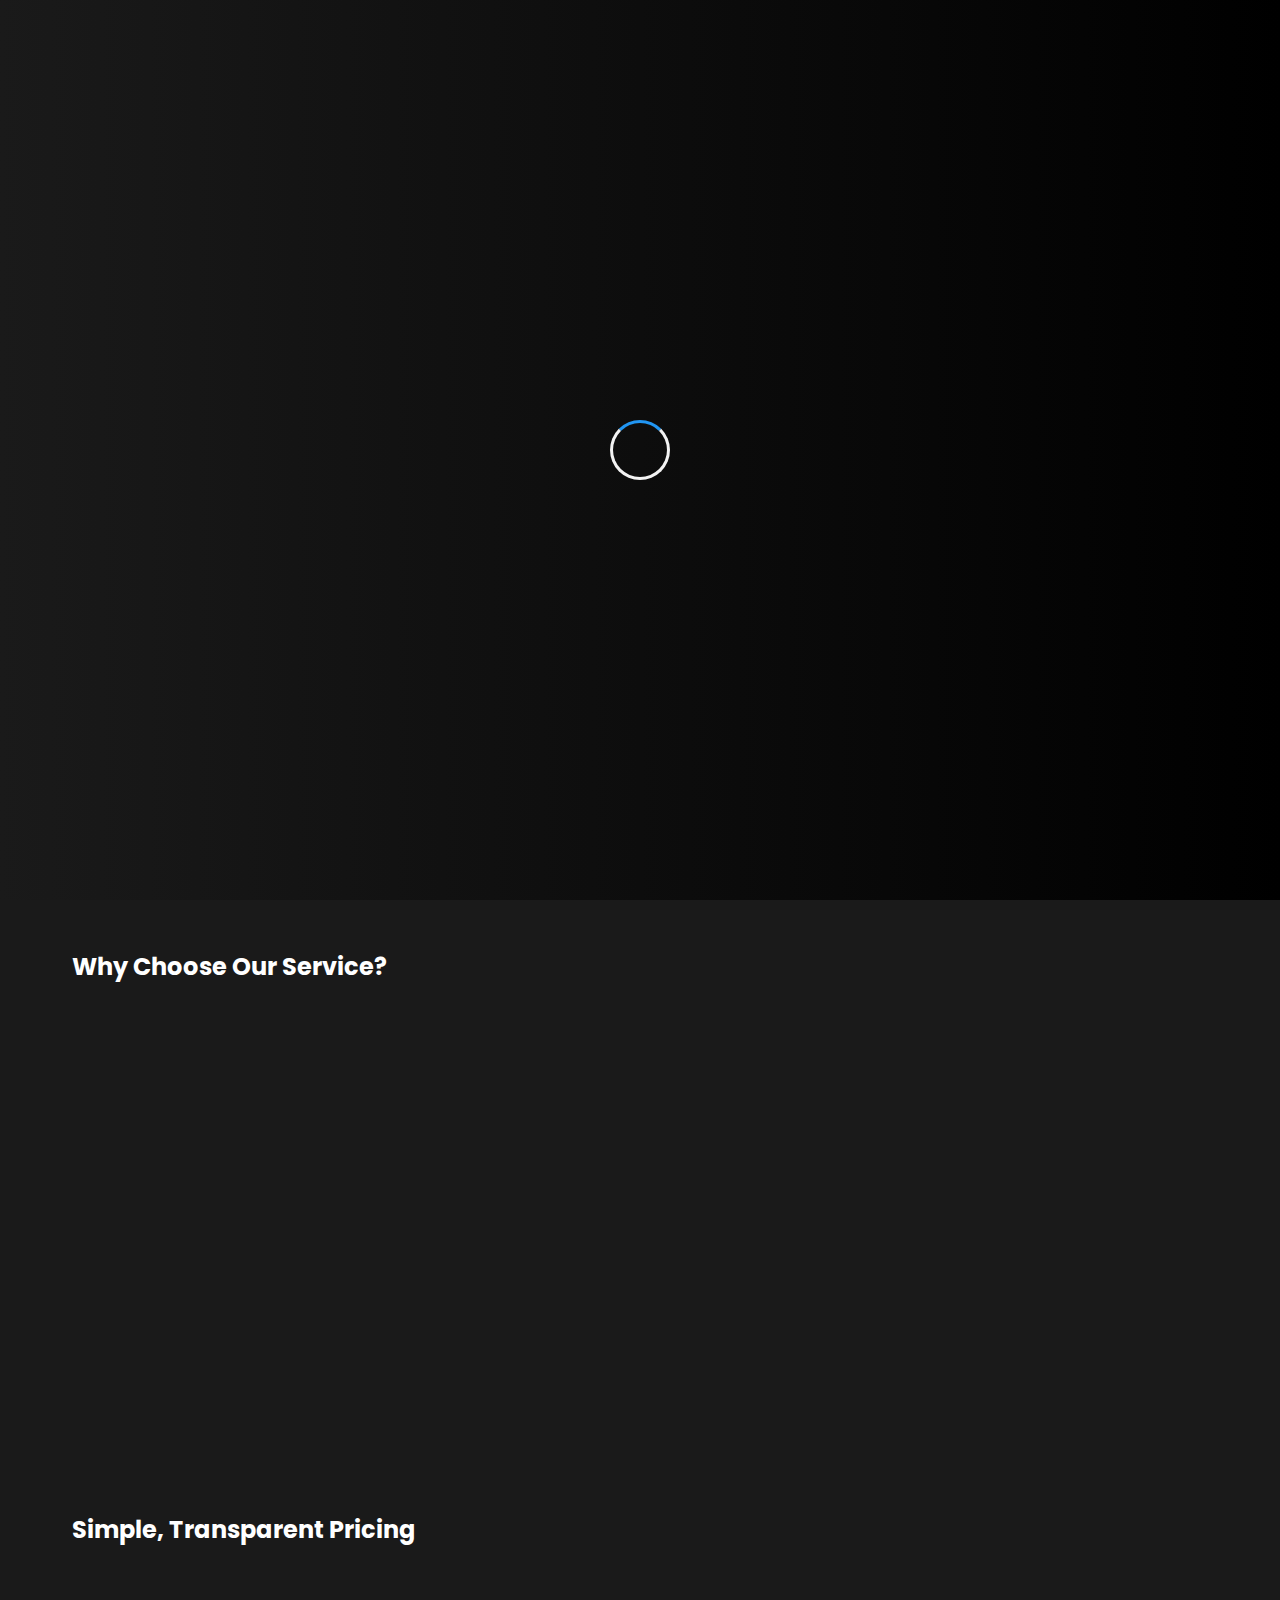
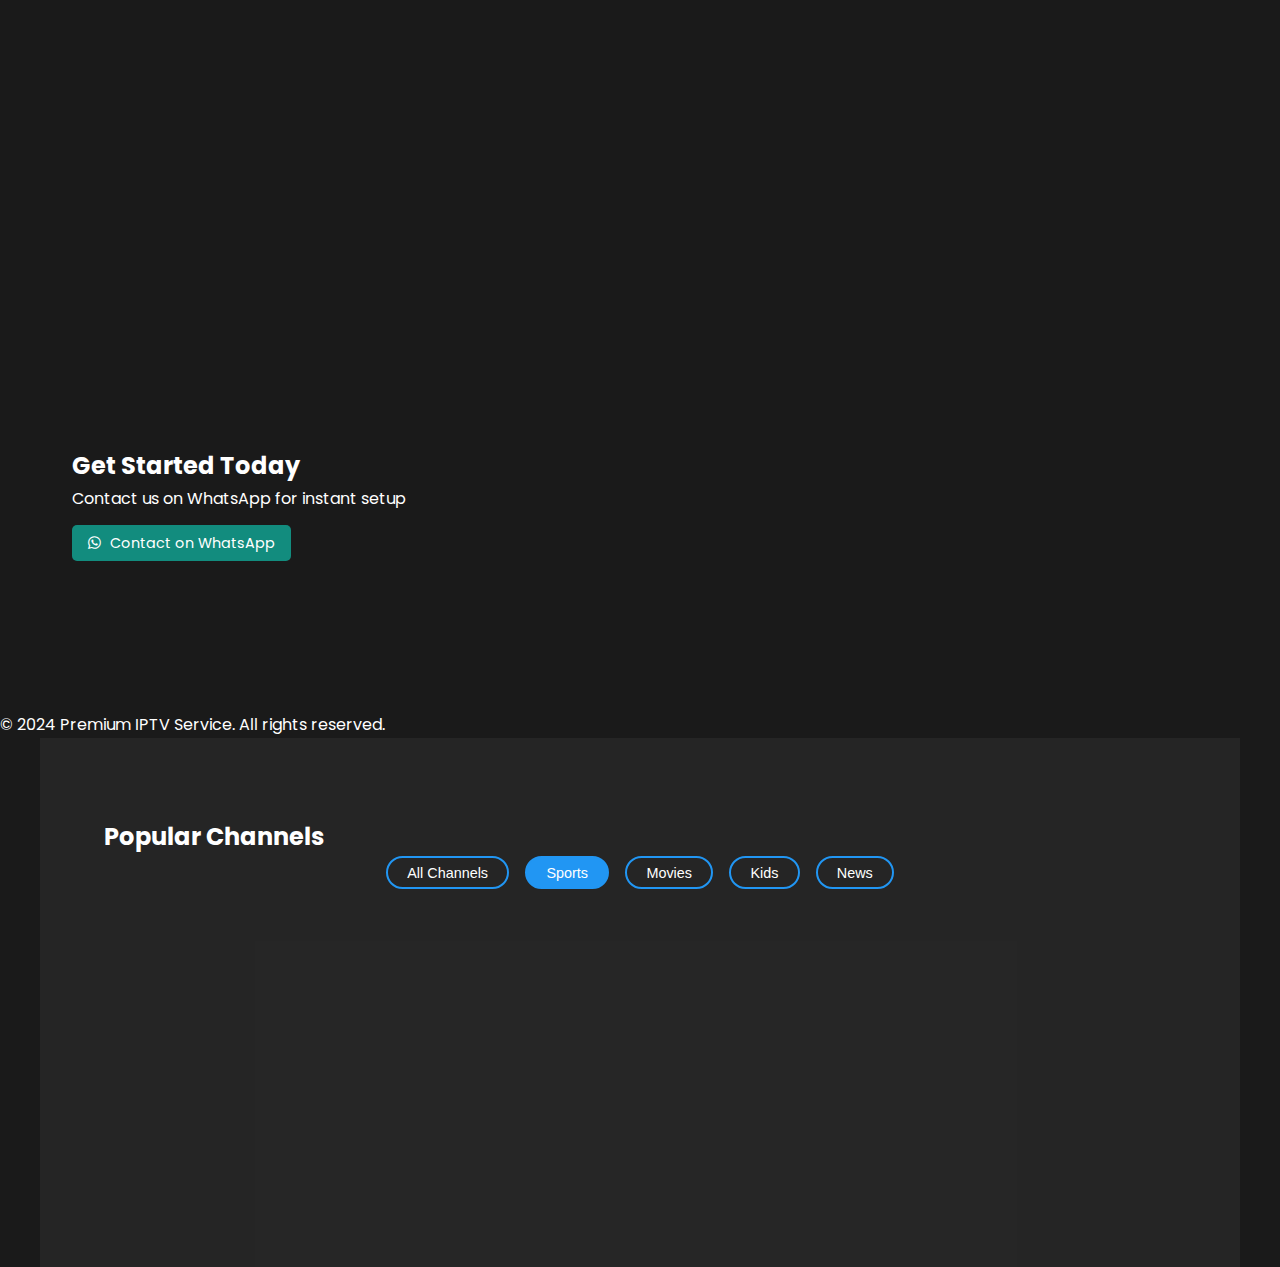
==== index.html @ d8c998bd "O" ====
<!doctype html>
<html lang="en">
  <head>
    <meta charset="UTF-8" />
    <meta name="viewport" content="width=device-width, initial-scale=1.0" />
    <meta
      name="description"
      content="Premium IPTV Service - High Quality Streaming"
    />
    <title>Premium IPTV Service</title>
    <link rel="stylesheet" href="style.css" />
    <link
      rel="stylesheet"
      href="https://cdnjs.cloudflare.com/ajax/libs/font-awesome/6.4.0/css/all.min.css"
    />
    <link
      href="https://fonts.googleapis.com/css2?family=Poppins:wght@300;400;600;700&display=swap"
      rel="stylesheet"
    />
    <script src="script.js" defer></script>
  </head>
  <body>
    <div class="loader">
      <div class="spinner"></div>
    </div>

    <header class="hero">
      <nav>
        <div class="logo">
          <img src="logo.png" alt="IPTV Logo" />
          <span>Premium IPTV</span>
        </div>
        <div class="nav-links">
          <a href="#features">Features</a>
          <a href="#channels">Channels</a>
          <a href="#pricing">Pricing</a>
          <a href="#contact" class="btn">Get Started</a>
        </div>
      </nav>
      <div class="hero-content">
        <h1>Ultimate Entertainment Experience</h1>
        <p>
          Access 10,000+ channels and 50,000+ movies & TV shows in HD quality
        </p>
        <div class="hero-buttons">
          <a href="#features" class="btn-primary">Explore Features</a>
          <a href="#pricing" class="btn">View Pricing</a>
        </div>
      </div>
    </header>

    <section id="features" class="features">
      <h2>Why Choose Our Service?</h2>
      <div class="features-grid">
        <div class="feature-card">
          <i class="fas fa-tv"></i>
          <h3>10,000+ Live Channels</h3>
          <p>International channels from 50+ countries</p>
        </div>
        <div class="feature-card">
          <i class="fas fa-film"></i>
          <h3>VOD Library</h3>
          <p>Massive collection of movies and TV shows</p>
        </div>
        <div class="feature-card">
          <i class="fas fa-hd"></i>
          <h3>HD & 4K Quality</h3>
          <p>Crystal clear streaming experience</p>
        </div>
        <div class="feature-card">
          <i class="fas fa-mobile-alt"></i>
          <h3>Multi-Device Support</h3>
          <p>Watch on any device, anywhere</p>
        </div>
      </div>
    </section>

    <section id="pricing" class="pricing">
      <h2>Simple, Transparent Pricing</h2>
      <div class="pricing-grid">
        <div class="price-card">
          <h3>1 Month</h3>
          <div class="price">$15</div>
          <ul>
            <li><i class="fas fa-check"></i> Full HD Channels</li>
            <li><i class="fas fa-check"></i> 24/7 Support</li>
            <li><i class="fas fa-check"></i> All Features Included</li>
          </ul>
          <a href="#contact" class="btn">Subscribe Now</a>
        </div>
        <div class="price-card popular">
          <div class="popular-badge">Most Popular</div>
          <h3>6 Months</h3>
          <div class="price">$60</div>
          <ul>
            <li><i class="fas fa-check"></i> Full HD Channels</li>
            <li><i class="fas fa-check"></i> 24/7 Support</li>
            <li><i class="fas fa-check"></i> All Features Included</li>
            <li><i class="fas fa-check"></i> 2 Connections</li>
          </ul>
          <a href="#contact" class="btn">Subscribe Now</a>
        </div>
        <div class="price-card">
          <h3>12 Months</h3>
          <div class="price">$100</div>
          <ul>
            <li><i class="fas fa-check"></i> Full HD Channels</li>
            <li><i class="fas fa-check"></i> 24/7 Support</li>
            <li><i class="fas fa-check"></i> All Features Included</li>
            <li><i class="fas fa-check"></i> 3 Connections</li>
          </ul>
          <a href="#contact" class="btn">Subscribe Now</a>
        </div>
      </div>
    </section>

    <section id="contact" class="contact">
      <h2>Get Started Today</h2>
      <p>Contact us on WhatsApp for instant setup</p>
      <a href="https://wa.me/your_whatsapp_number" class="whatsapp-button">
        <i class="fab fa-whatsapp"></i>
        Contact on WhatsApp
      </a>
    </section>

    <footer>
      <p>&copy; 2024 Premium IPTV Service. All rights reserved.</p>
    </footer>

    <div class="floating-trial">
      <a href="#pricing" class="trial-button pulse">Try Free Demo</a>
    </div>

    <button id="backToTop" class="back-to-top">
      <i class="fas fa-arrow-up"></i>
    </button>

    <section id="channels" class="channels">
      <h2>Popular Channels</h2>
      <div class="channel-categories">
        <button
          class="category active"
          data-category="sports"
          aria-label="Filter sports channels"
        >
          Sports
        </button>
        <button class="category" data-category="movies">Movies</button>
        <button class="category" data-category="kids">Kids</button>
        <button class="category" data-category="news">News</button>
      </div>
      <div class="channel-grid">
        <!-- Sports Channels -->
        <div class="channel-logo" data-category="sports">
          <img src="images/channels/espn.png" alt="ESPN" loading="lazy" />
          <span class="channel-name">ESPN HD</span>
        </div>
        <div class="channel-logo" data-category="sports">
          <img src="images/channels/sky-sports.png" alt="Sky Sports" />
          <span class="channel-name">Sky Sports</span>
        </div>
        <div class="channel-logo" data-category="sports">
          <img src="images/channels/bein.png" alt="beIN Sports" />
          <span class="channel-name">beIN Sports</span>
        </div>

        <!-- Movie Channels -->
        <div class="channel-logo" data-category="movies">
          <img src="images/channels/hbo.png" alt="HBO" />
          <span class="channel-name">HBO HD</span>
        </div>
        <div class="channel-logo" data-category="movies">
          <img src="images/channels/netflix.png" alt="Netflix" />
          <span class="channel-name">Netflix</span>
        </div>
        <div class="channel-logo" data-category="movies">
          <img src="images/channels/disney.png" alt="Disney+" />
          <span class="channel-name">Disney+</span>
        </div>

        <!-- Kids Channels -->
        <div class="channel-logo" data-category="kids">
          <img
            src="images/channels/cartoon-network.png"
            alt="Cartoon Network"
          />
          <span class="channel-name">Cartoon Network</span>
        </div>
        <div class="channel-logo" data-category="kids">
          <img src="images/channels/nickelodeon.png" alt="Nickelodeon" />
          <span class="channel-name">Nickelodeon</span>
        </div>
        <div class="channel-logo" data-category="kids">
          <img src="images/channels/disney-junior.png" alt="Disney Junior" />
          <span class="channel-name">Disney Junior</span>
        </div>

        <!-- News Channels -->
        <div class="channel-logo" data-category="news">
          <img src="images/channels/cnn.png" alt="CNN" />
          <span class="channel-name">CNN HD</span>
        </div>
        <div class="channel-logo" data-category="news">
          <img src="images/channels/bbc.png" alt="BBC News" />
          <span class="channel-name">BBC News</span>
        </div>
        <div class="channel-logo" data-category="news">
          <img src="images/channels/fox-news.png" alt="Fox News" />
          <span class="channel-name">Fox News</span>
        </div>
      </div>
    </section>
  </body>
</html>
---- style.css ----
/* Global Styles */
:root {
  --primary-color: #2196f3;
  --secondary-color: #1976d2;
  --dark-color: #1a1a1a;
  --light-color: #ffffff;
}

* {
  margin: 0;
  padding: 0;
  box-sizing: border-box;
}

body {
  font-family: "Poppins", sans-serif;
  line-height: 1.6;
  background: var(--dark-color);
  color: var(--light-color);
}

.hero {
  background: linear-gradient(rgba(0, 0, 0, 0.7), rgba(0, 0, 0, 0.7)),
    url("images/tvbg.jpg");
  background-size: cover;
  background-position: center;
  background-attachment: fixed;
  min-height: 100vh;
  display: flex;
  flex-direction: column;
  position: relative;
  padding-top: 80px;
}

nav {
  position: fixed;
  top: 0;
  width: 100%;
  display: flex;
  justify-content: space-between;
  align-items: center;
  padding: 1rem 5%;
  background: rgba(0, 0, 0, 0.95);
  backdrop-filter: blur(10px);
  z-index: 1000;
  box-shadow: 0 2px 10px rgba(0, 0, 0, 0.3);
}

.nav-links {
  display: flex;
  align-items: center;
  gap: 2rem;
}

.nav-links a {
  color: var(--light-color);
  text-decoration: none;
  font-size: 0.9rem;
  font-weight: 500;
  transition: color 0.3s ease;
}

.nav-links a:hover {
  color: var(--primary-color);
}

.hero-content {
  flex: 1;
  display: flex;
  flex-direction: column;
  justify-content: center;
  align-items: center;
  text-align: center;
  padding: 2rem;
  background: rgba(0, 0, 0, 0.2);
}

.hero-content h1 {
  font-size: 3.5rem;
  font-weight: 700;
  margin-bottom: 1.5rem;
  text-shadow: 2px 2px 4px rgba(0, 0, 0, 0.5);
}

.hero-content p {
  font-size: 1rem;
  max-width: 800px;
  margin-bottom: 2rem;
  text-shadow: 1px 1px 2px rgba(0, 0, 0, 0.5);
}

.btn,
.btn-primary {
  padding: 0.6rem 1.5rem;
  border-radius: 5px;
  text-decoration: none;
  font-weight: 600;
  transition: all 0.3s ease;
  font-size: 0.9rem;
}

.btn-primary {
  background: var(--primary-color);
  color: var(--light-color);
}

.btn-primary:hover {
  background: var(--secondary-color);
  transform: translateY(-2px);
}

.features,
.pricing,
.contact,
.channels,
.devices {
  padding: 3rem 2rem;
  width: 100%;
  max-width: 1200px;
  margin: 0 auto;
}

.features-grid {
  display: grid;
  grid-template-columns: repeat(auto-fit, minmax(280px, 1fr));
  gap: 2rem;
  width: 100%;
  margin: 2rem 0;
}

.feature-card {
  background: rgba(255, 255, 255, 0.1);
  backdrop-filter: blur(5px);
  border: 1px solid rgba(255, 255, 255, 0.1);
  border-radius: 10px;
  padding: 1.5rem;
  transition: all 0.3s ease;
}

.feature-card:hover {
  transform: translateY(-5px);
  box-shadow: 0 5px 15px rgba(0, 0, 0, 0.3);
  background: rgba(255, 255, 255, 0.15);
}

.feature-card i {
  font-size: 2rem;
  color: var(--primary-color);
  margin-bottom: 1rem;
}

.pricing-grid {
  display: grid;
  grid-template-columns: repeat(auto-fit, minmax(300px, 1fr));
  gap: 2rem;
  margin-top: 3rem;
}

.price-card {
  background: rgba(255, 255, 255, 0.05);
  backdrop-filter: blur(10px);
  padding: 2.5rem 2rem;
  border: 1px solid rgba(255, 255, 255, 0.1);
}

.price {
  font-size: 2.5rem;
  font-weight: 700;
  color: var(--primary-color);
  margin: 1.5rem 0;
}

.popular {
  border: 2px solid var(--primary-color);
}

.popular-badge {
  position: absolute;
  top: -12px;
  right: 20px;
  background: var(--primary-color);
  padding: 5px 15px;
  border-radius: 20px;
  font-size: 0.8rem;
}

.whatsapp-button {
  background-color: #128c7e; /* WhatsApp green color */
  color: white;
  border: none;
  padding: 8px 16px;
  cursor: pointer;
  border-radius: 5px;
  font-size: 0.9rem;
  text-decoration: none;
}

.whatsapp-button i {
  text-decoration: none;
  margin-right: 5px;
  margin-bottom: 10%;
  margin-top: 25px;
}

.whatsapp-button:hover {
  background-color: green; /* Even darker blue on hover */
  transform: scale(1.05); /* Scale effect on hover */
}

/* Add a WhatsApp icon to the contact button */
.whatsapp-button::before {
  font-size: 18px; /* Adjust the size as needed */
  margin-right: 5px; /* Add a small gap between the icon and text */
  color: #fff; /* White color for the icon */
}

/* Loader */
.loader {
  position: fixed;
  top: 0;
  left: 0;
  width: 100%;
  height: 100%;
  background: linear-gradient(to right, var(--dark-color), #000);
  display: flex;
  justify-content: center;
  align-items: center;
  z-index: 9999;
  transition: opacity 0.3s ease-out;
}

.spinner {
  width: 60px;
  height: 60px;
  border: 3px solid #f3f3f3;
  border-top: 3px solid var(--primary-color);
  border-radius: 50%;
  animation: spin 0.8s linear infinite;
}

@keyframes spin {
  0% {
    transform: rotate(0deg);
  }
  100% {
    transform: rotate(360deg);
  }
}

/* Floating Trial Button */
.floating-trial {
  position: fixed;
  bottom: 30px;
  right: 30px;
  z-index: 99;
}

.trial-button {
  background: var(--primary-color);
  color: white;
  padding: 12px 24px;
  border-radius: 30px;
  text-decoration: none;
  font-weight: 600;
  display: inline-block;
  box-shadow: 0 4px 15px rgba(33, 150, 243, 0.4);
  font-size: 0.9rem;
}

.pulse {
  animation: pulse 2s infinite;
}

@keyframes pulse {
  0% {
    transform: scale(1);
  }
  50% {
    transform: scale(1.05);
  }
  100% {
    transform: scale(1);
  }
}

/* Back to Top Button */
.back-to-top {
  position: fixed;
  bottom: 30px;
  left: 30px;
  background: var(--primary-color);
  color: white;
  width: 35px;
  height: 35px;
  border-radius: 50%;
  border: none;
  cursor: pointer;
  display: none;
  align-items: center;
  justify-content: center;
  z-index: 99;
  opacity: 0.8;
}

/* Channels Section */
.channels {
  padding: 5rem 5%;
  background: rgba(255, 255, 255, 0.05);
}

.channel-categories {
  display: flex;
  justify-content: center;
  gap: 1rem;
  margin-bottom: 2rem;
  flex-wrap: wrap;
}

.category {
  padding: 0.4rem 1.2rem;
  border: 2px solid var(--primary-color);
  background: transparent;
  color: white;
  border-radius: 25px;
  cursor: pointer;
  transition: all 0.3s ease;
  font-size: 0.9rem;
}

.category.active {
  background: var(--primary-color);
}

.channel-grid {
  display: grid;
  grid-template-columns: repeat(auto-fill, minmax(150px, 1fr));
  gap: 2rem;
}

.channel-logo {
  background: rgba(255, 255, 255, 0.1);
  padding: 1rem;
  border-radius: 10px;
  text-align: center;
  transition: transform 0.3s ease;
  cursor: pointer;
}

.channel-logo img {
  width: 100%;
  max-width: 120px;
  height: auto;
  margin-bottom: 0.5rem;
  border-radius: 5px;
  object-fit: contain;
}

.channel-logo:hover {
  transform: translateY(-5px);
  box-shadow: 0 5px 15px rgba(0, 0, 0, 0.3);
}

.channel-name {
  font-size: 0.9rem;
  color: #fff;
}

/* Devices Section */
.devices {
  padding: 5rem 5%;
}

.devices-grid {
  display: grid;
  grid-template-columns: repeat(auto-fit, minmax(200px, 1fr));
  gap: 2rem;
  margin-top: 3rem;
}

.device {
  text-align: center;
  padding: 2rem;
  background: rgba(255, 255, 255, 0.1);
  border-radius: 10px;
  transition: transform 0.3s ease;
}

.device:hover {
  transform: translateY(-10px);
}

.device i {
  font-size: 2.5rem;
  color: var(--primary-color);
  margin-bottom: 1rem;
}

/* Add responsive styles */
@media (max-width: 768px) {
  .hero-content h1 {
    font-size: clamp(1.8rem, 4vw, 3rem);
  }

  .hero-content p {
    font-size: 0.9rem;
  }

  .features,
  .pricing,
  .contact,
  .channels,
  .devices {
    padding: 3rem 1rem;
  }

  .channel-grid {
    grid-template-columns: repeat(auto-fill, minmax(120px, 1fr));
  }
}

/* Fix: Add smooth scrolling to html */
html {
  scroll-behavior: smooth;
}

/* Fix: Improve nav sticky positioning */
nav {
  position: fixed;
  top: 0;
  width: 100%;
  z-index: 100;
  background: rgba(0, 0, 0, 0.8);
  padding: 1rem;
}

/* Fix: Add hover states and focus styles for accessibility */
.btn:focus,
.btn-primary:focus,
.category:focus {
  outline: 2px solid var(--primary-color);
  outline-offset: 2px;
}

/* Fix: Add prefers-reduced-motion media query */
@media (prefers-reduced-motion: reduce) {
  .pulse {
    animation: none;
  }

  html {
    scroll-behavior: auto;
  }
}

/* Fix: Improve mobile responsiveness */
@media (max-width: 768px) {
  .hero-content h1 {
    font-size: clamp(1.8rem, 4vw, 3rem);
  }

  .pricing-grid {
    grid-template-columns: 1fr;
  }

  .floating-trial {
    bottom: 80px;
    right: 20px;
  }
}

.cta-button {
  display: flex;
  gap: 1rem;
}

.btn {
  background: transparent;
  border: 2px solid var(--primary-color);
  color: var(--light-color);
}

.btn:hover {
  background: var(--primary-color);
  transform: translateY(-2px);
}

.fade-in {
  animation: fadeIn 0.6s ease-out forwards;
}

@keyframes fadeIn {
  from {
    opacity: 0;
    transform: translateY(20px);
  }
  to {
    opacity: 1;
    transform: translateY(0);
  }
}

/* Add initial opacity */
.feature-card,
.price-card,
.channel-logo {
  opacity: 0;
}

@media (max-width: 768px) {
  nav {
    padding: 1rem;
  }

  .hero-content h1 {
    font-size: clamp(2rem, 5vw, 3rem);
  }

  .pricing-grid {
    grid-template-columns: 1fr;
    padding: 0 1rem;
  }

  .channel-categories {
    gap: 0.5rem;
  }

  .category {
    padding: 0.3rem 1rem;
    font-size: 0.8rem;
  }

  .floating-trial {
    bottom: 20px;
    right: 20px;
  }
}
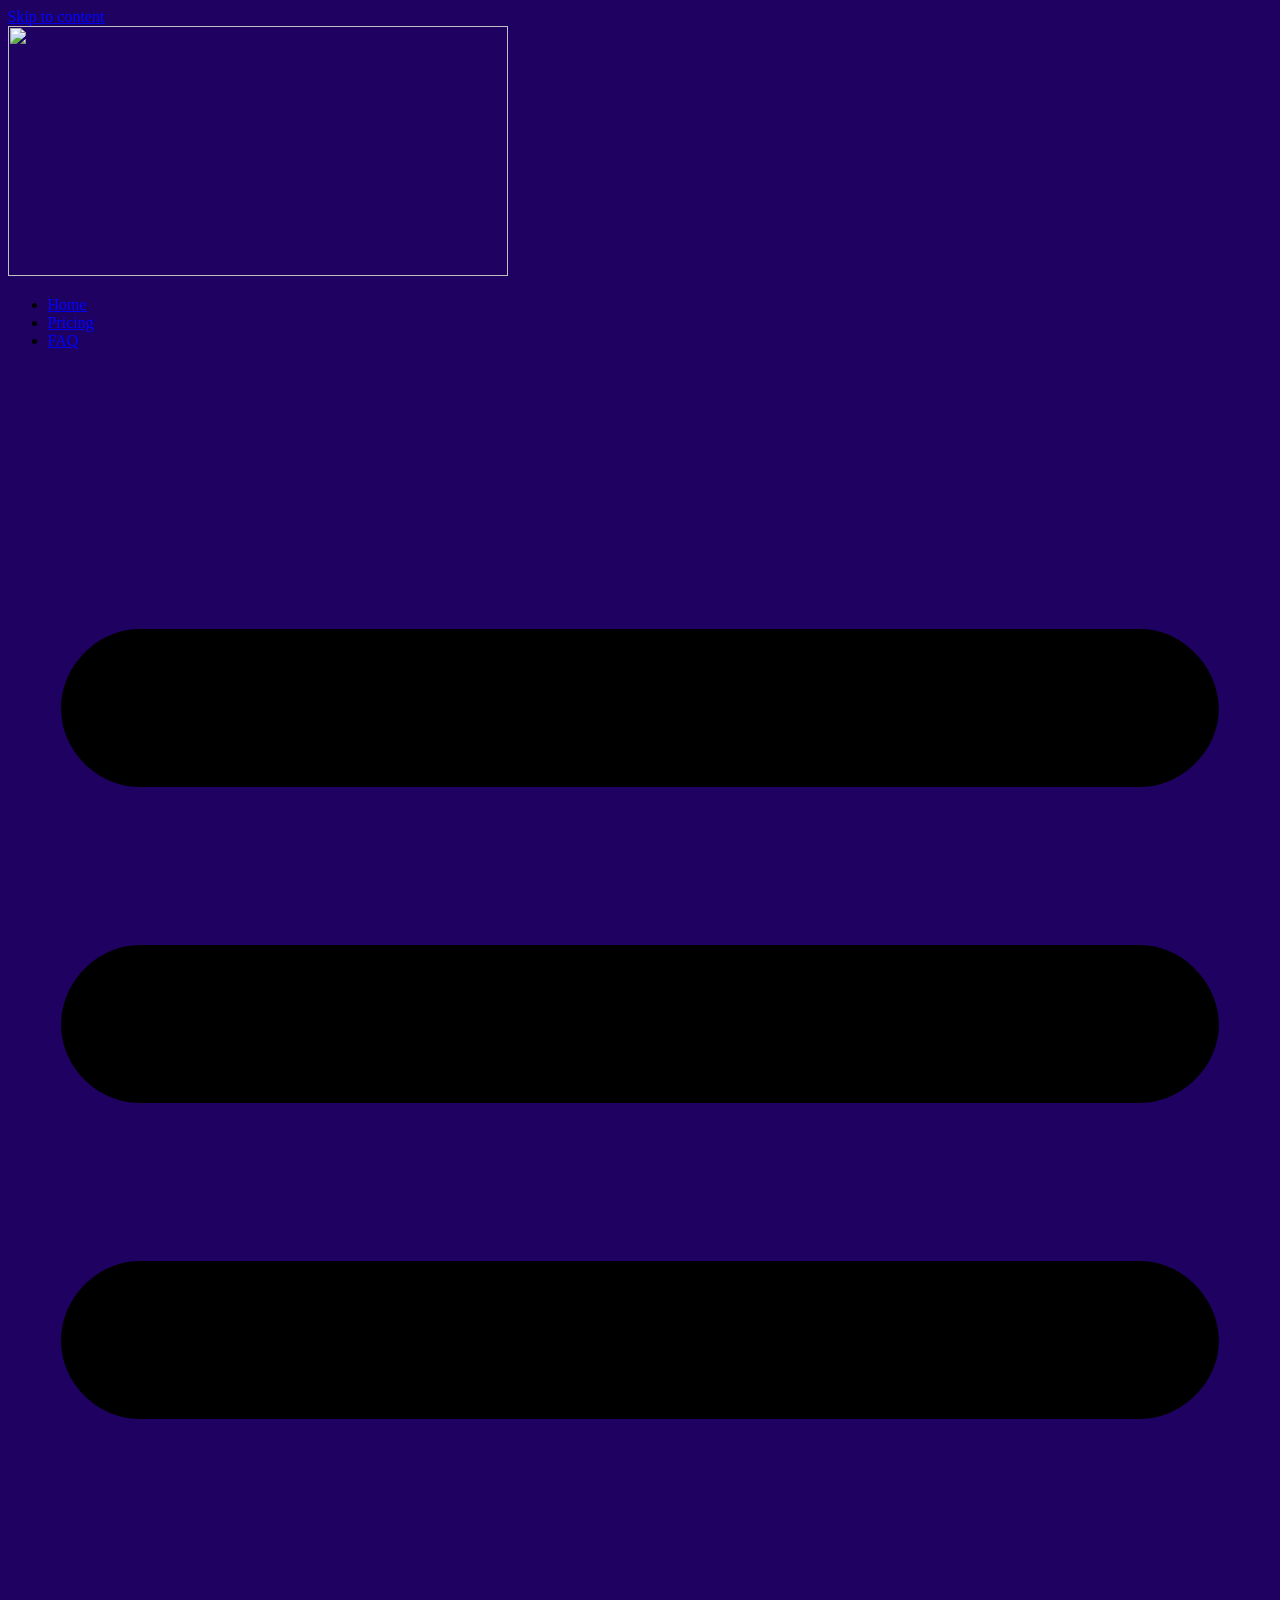
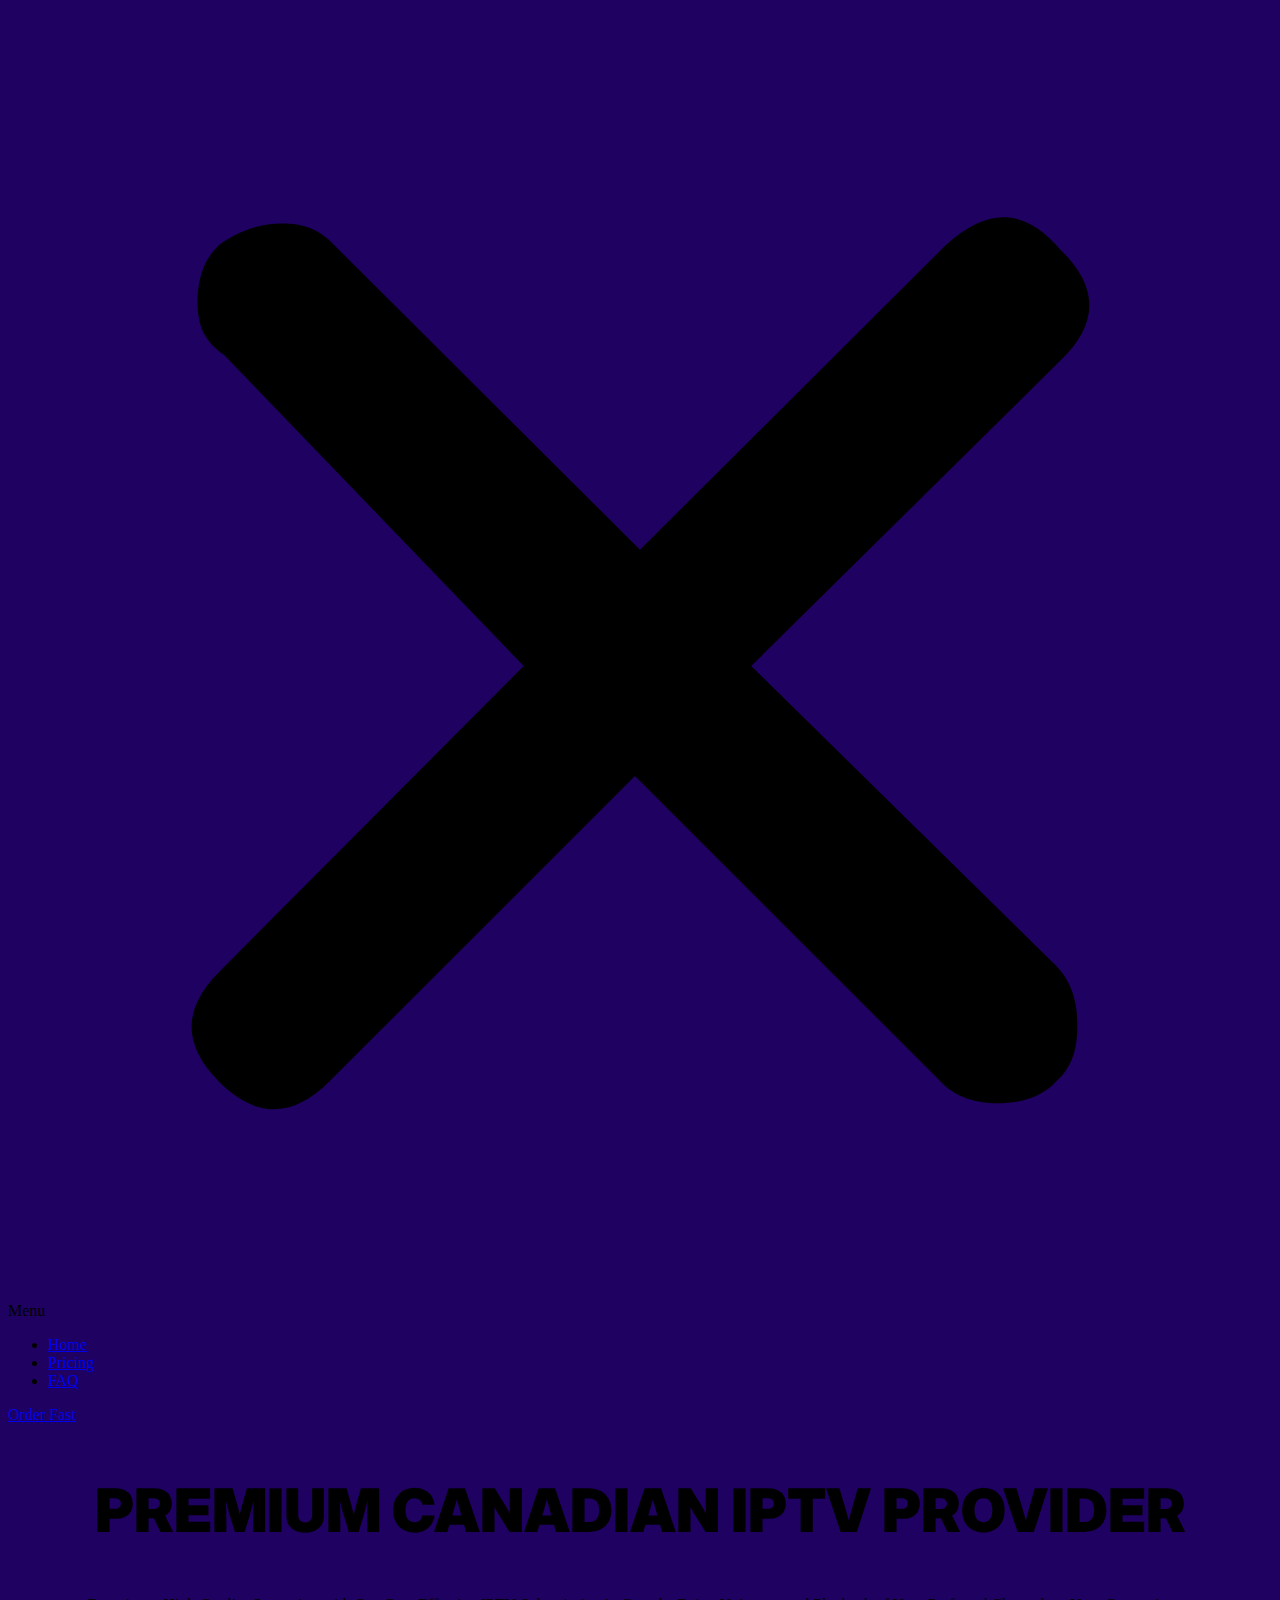
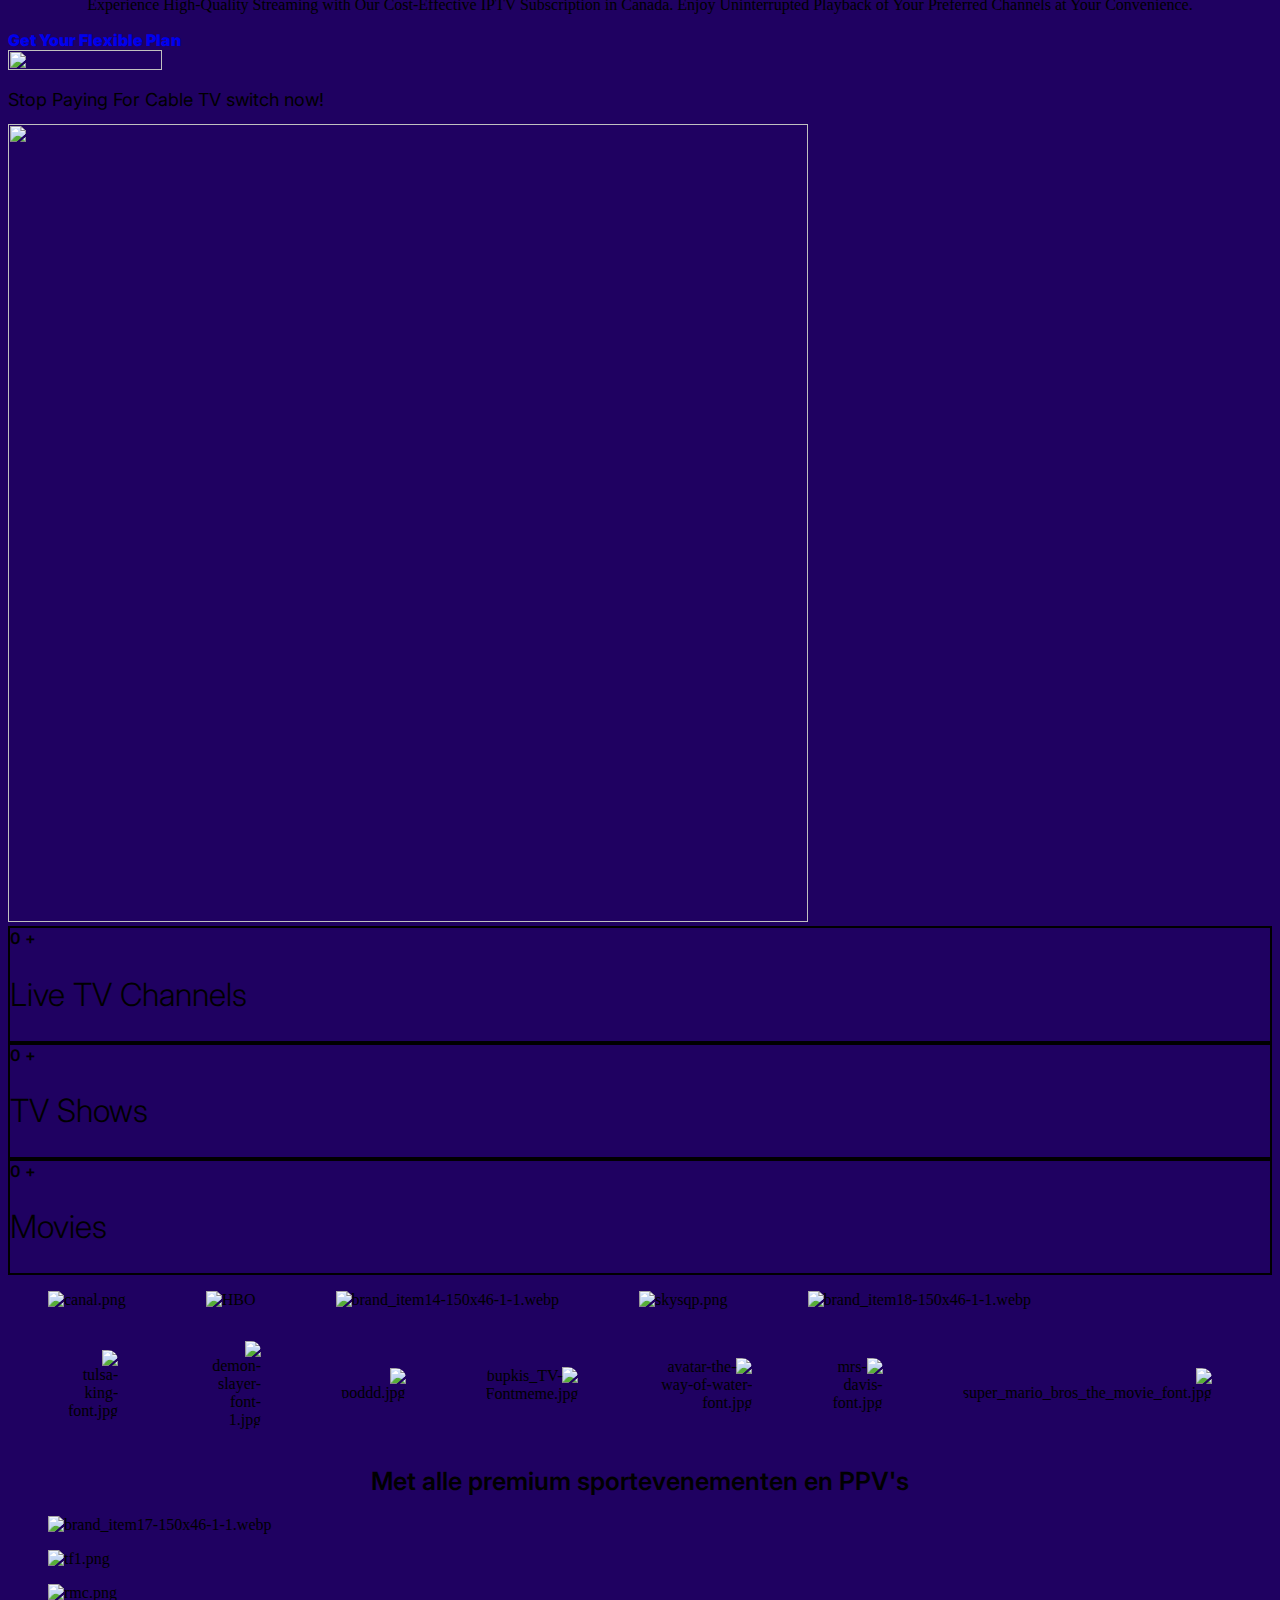
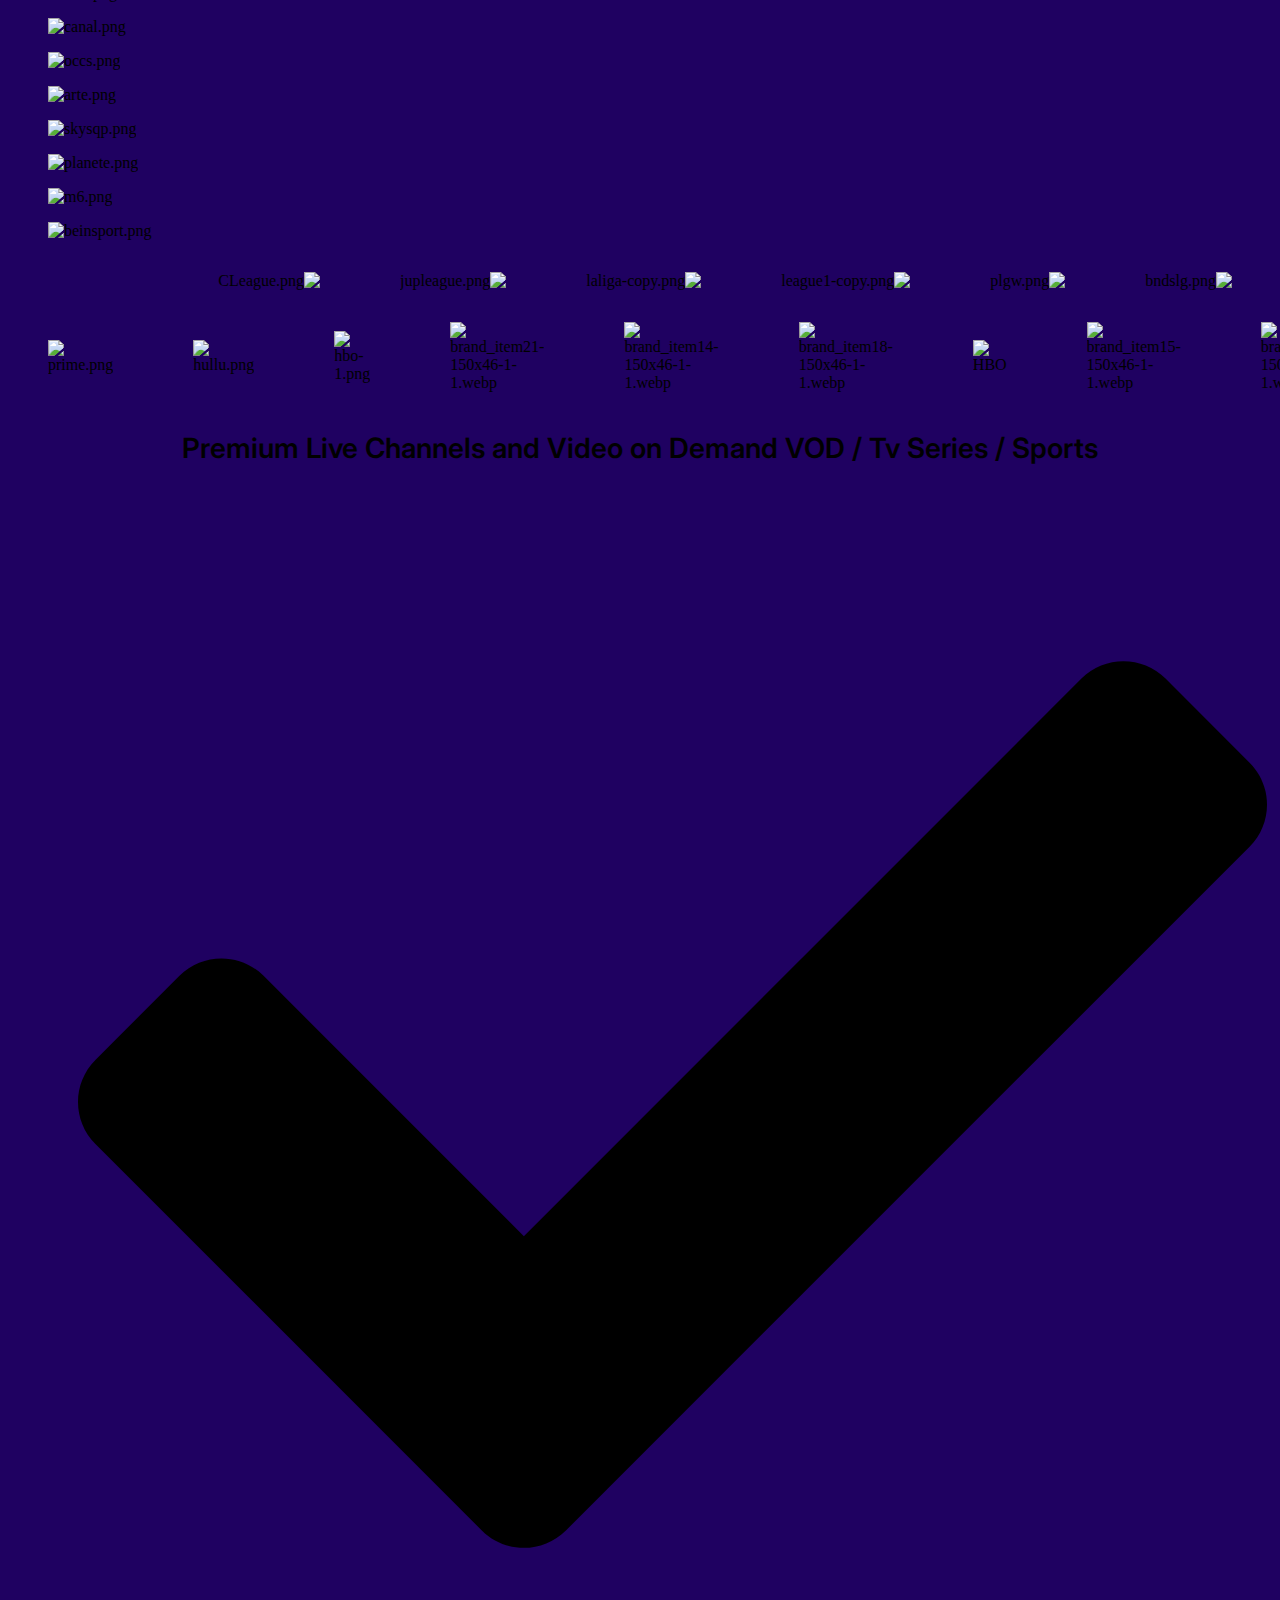
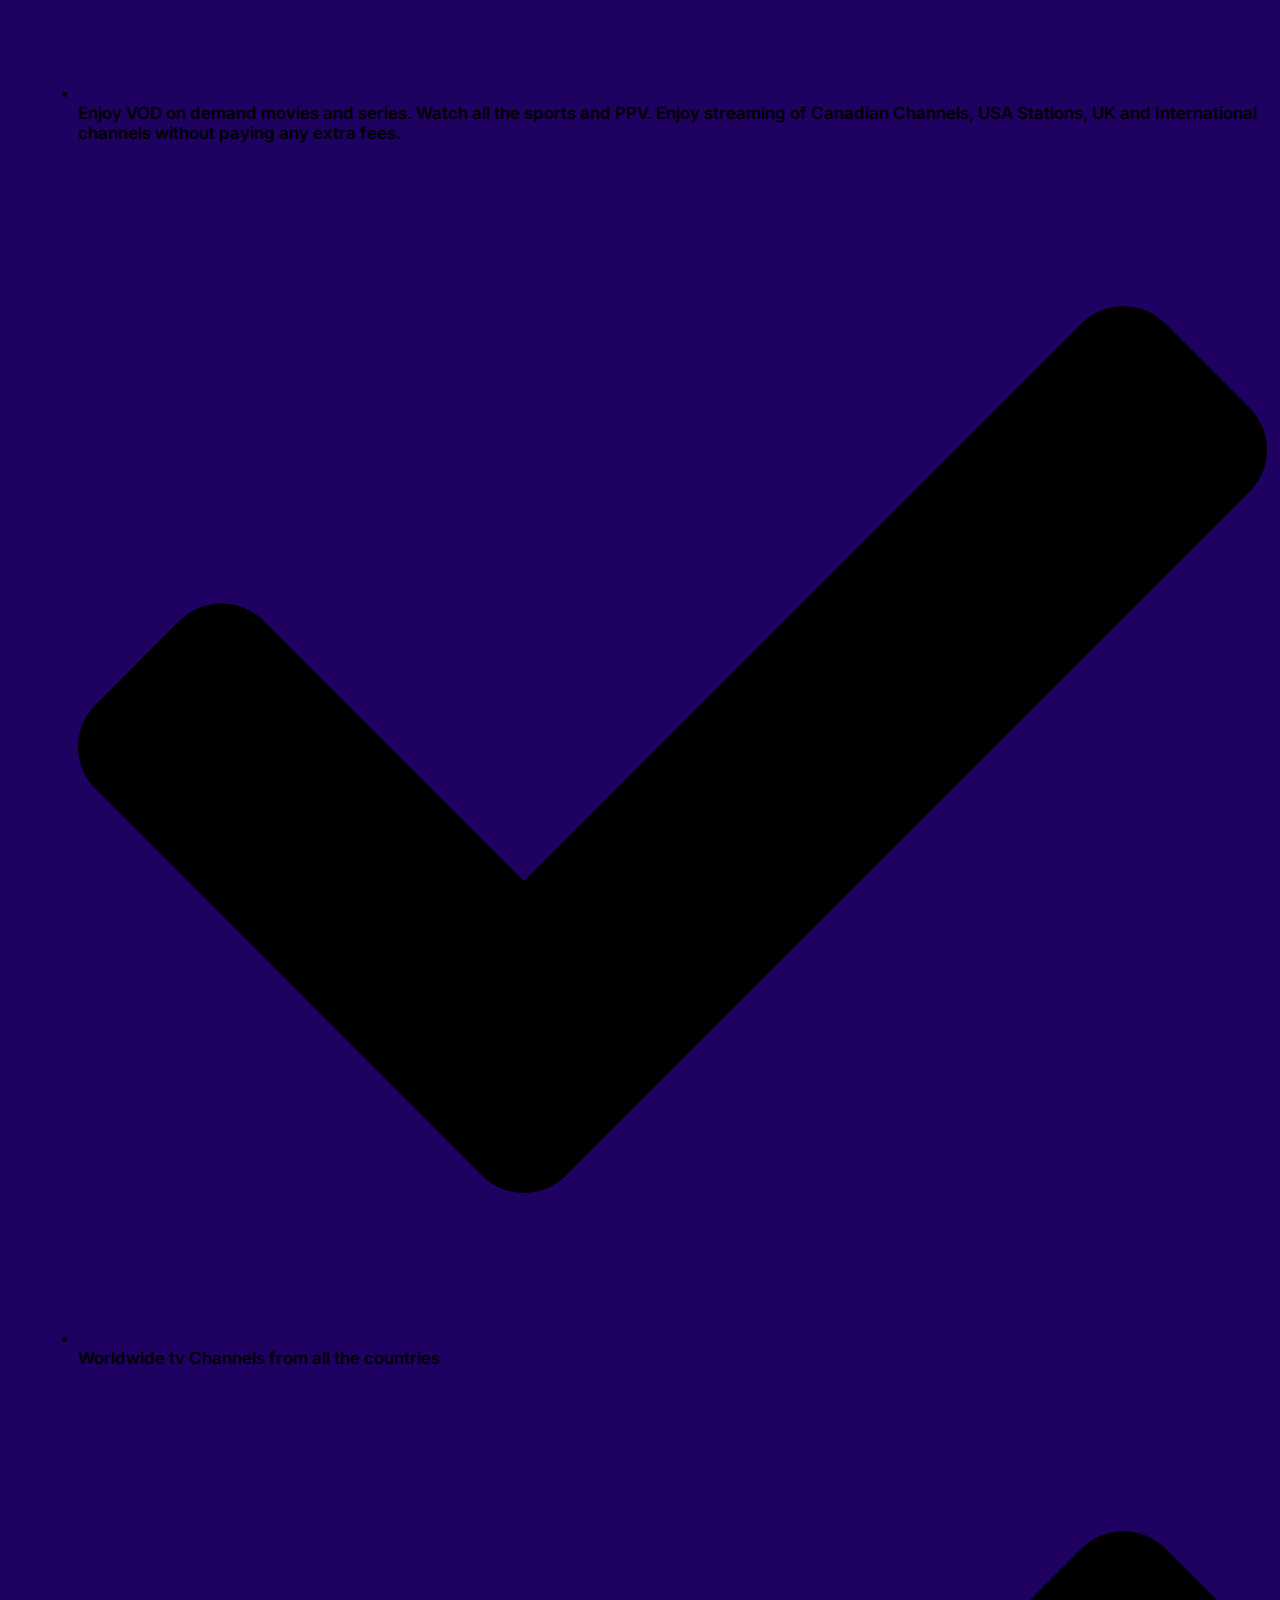
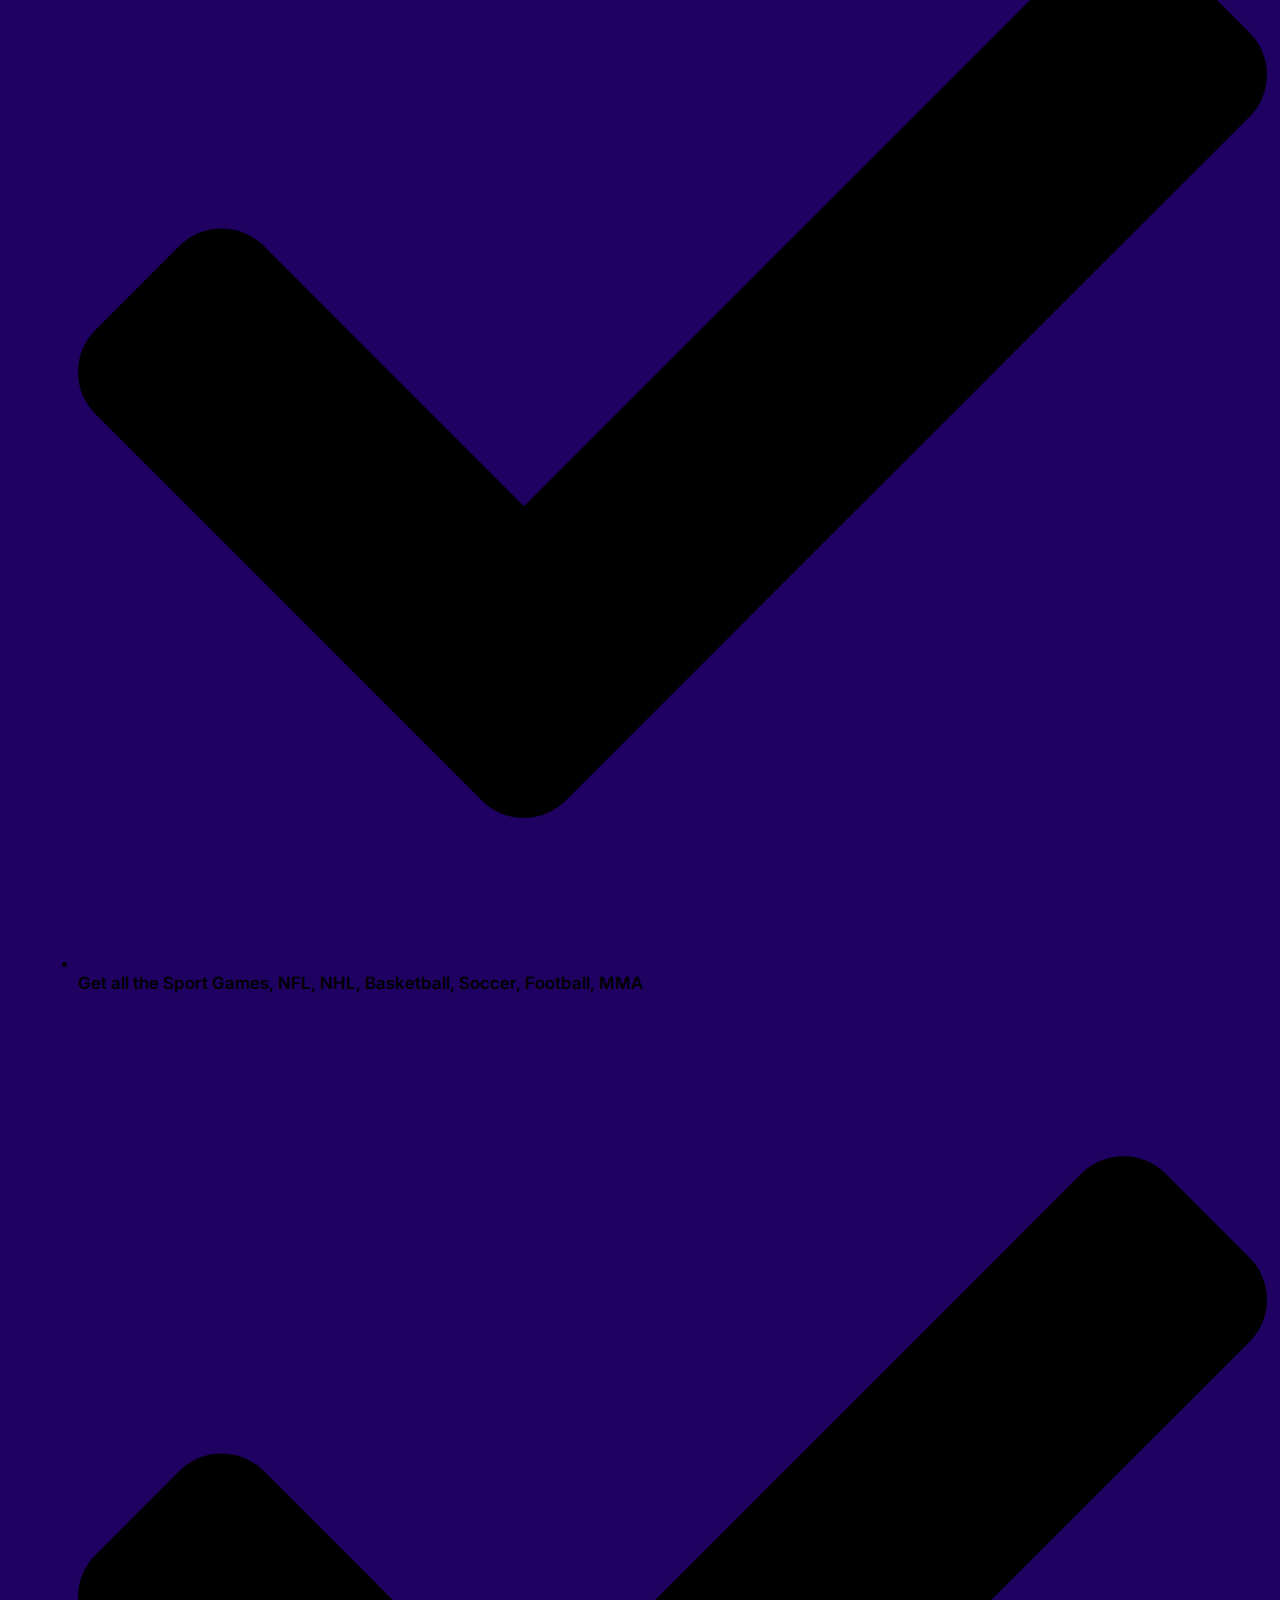
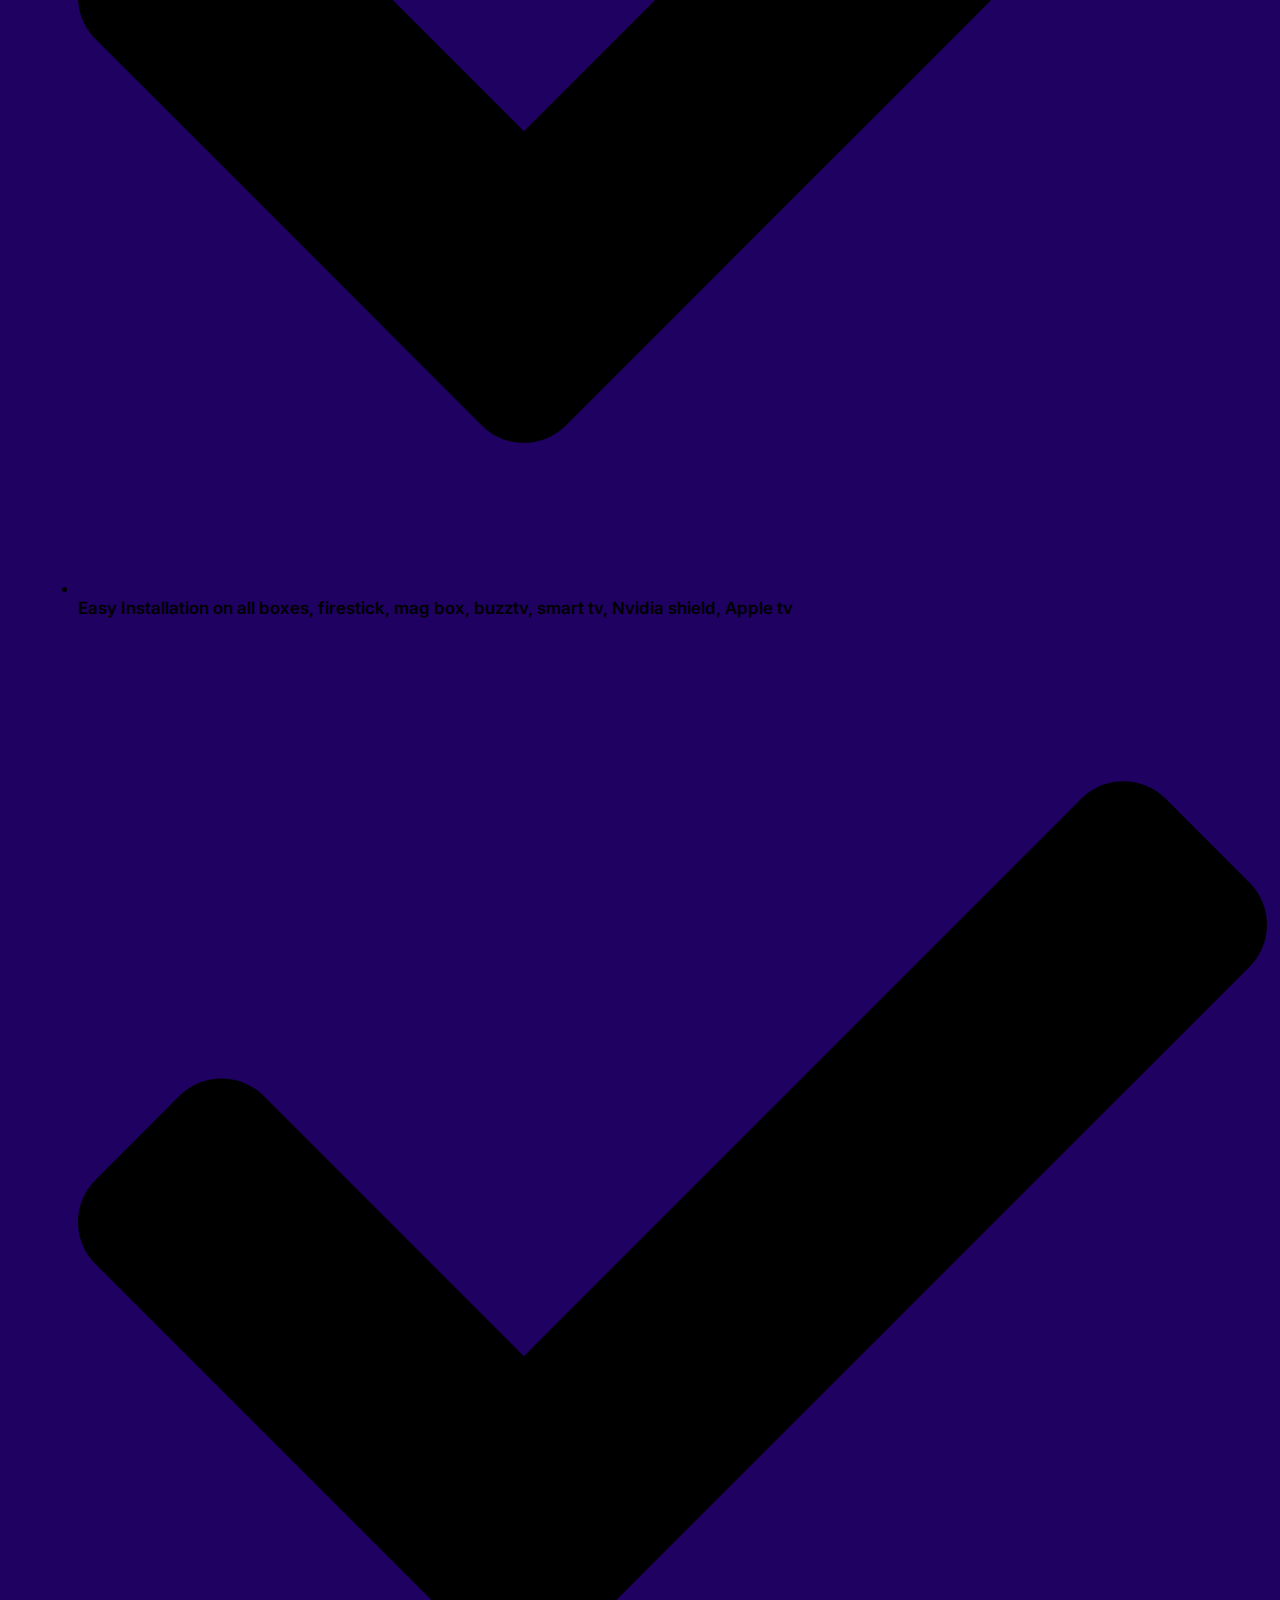
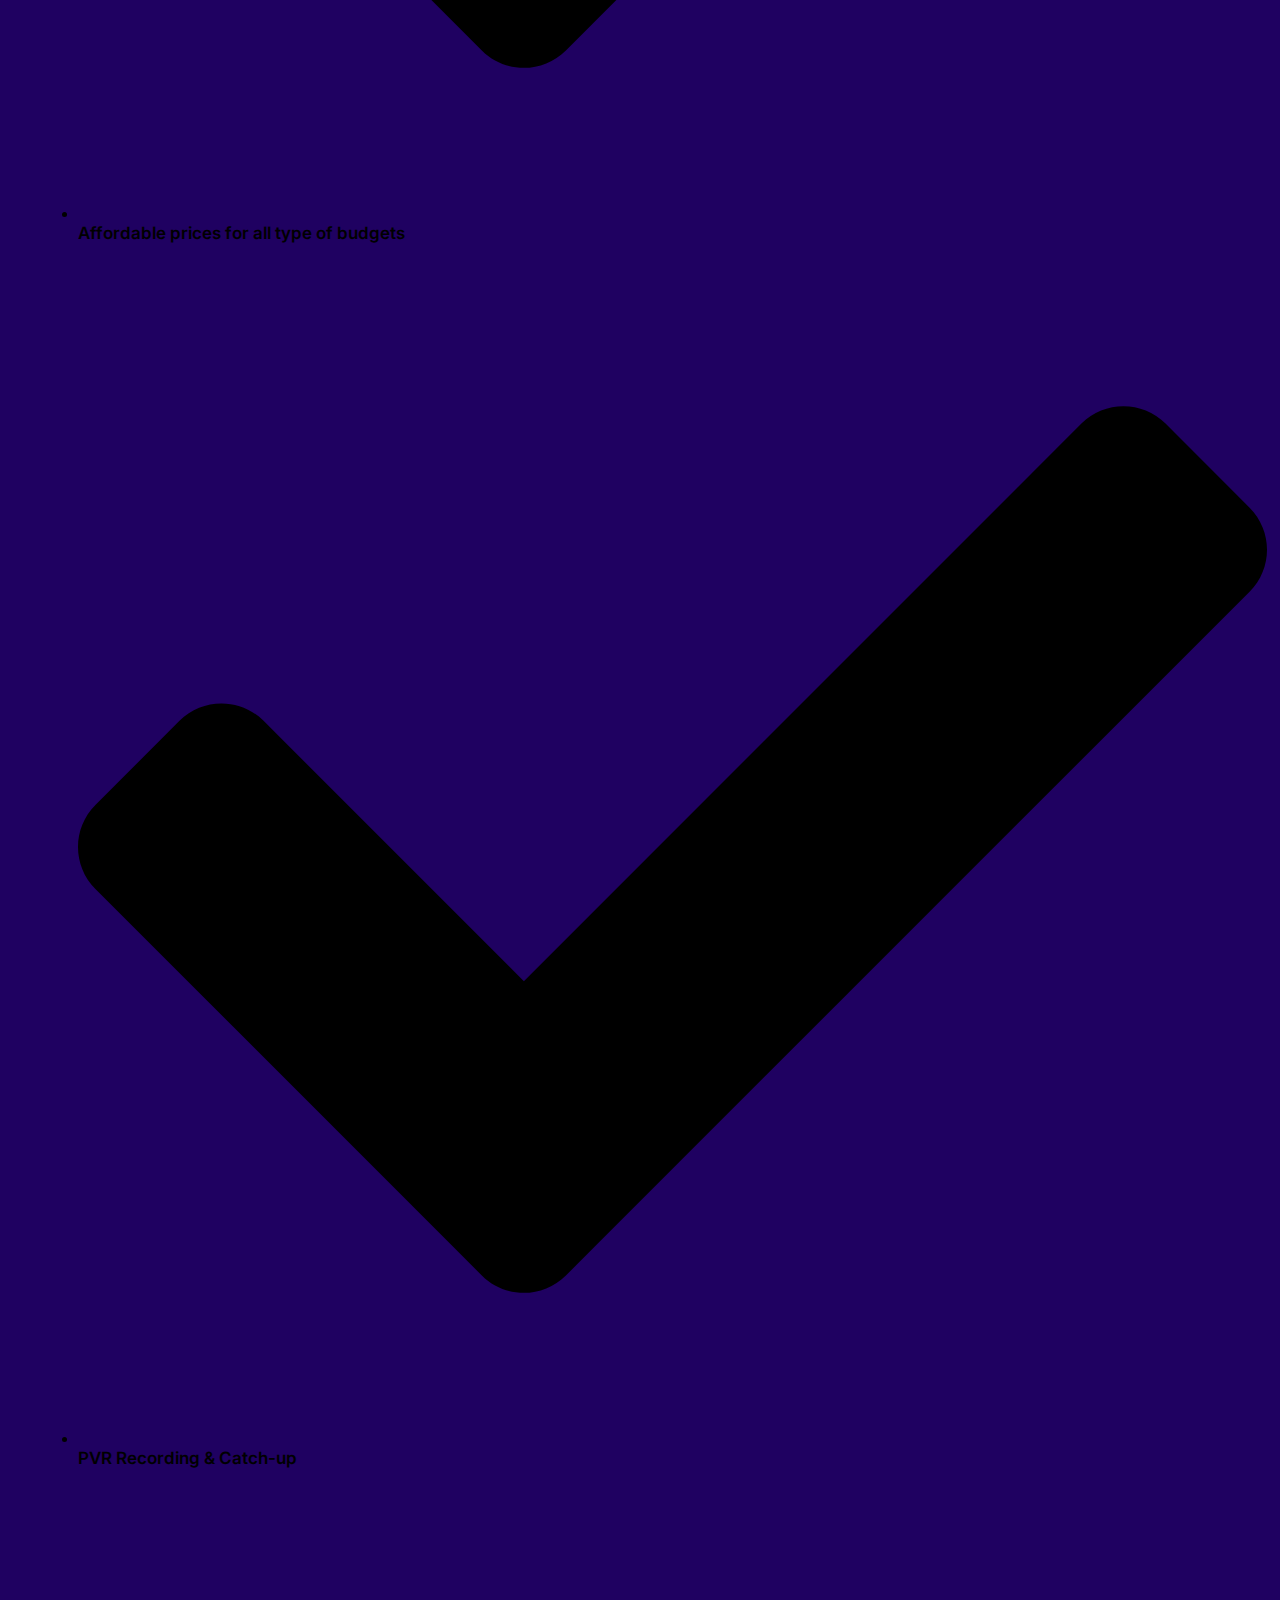
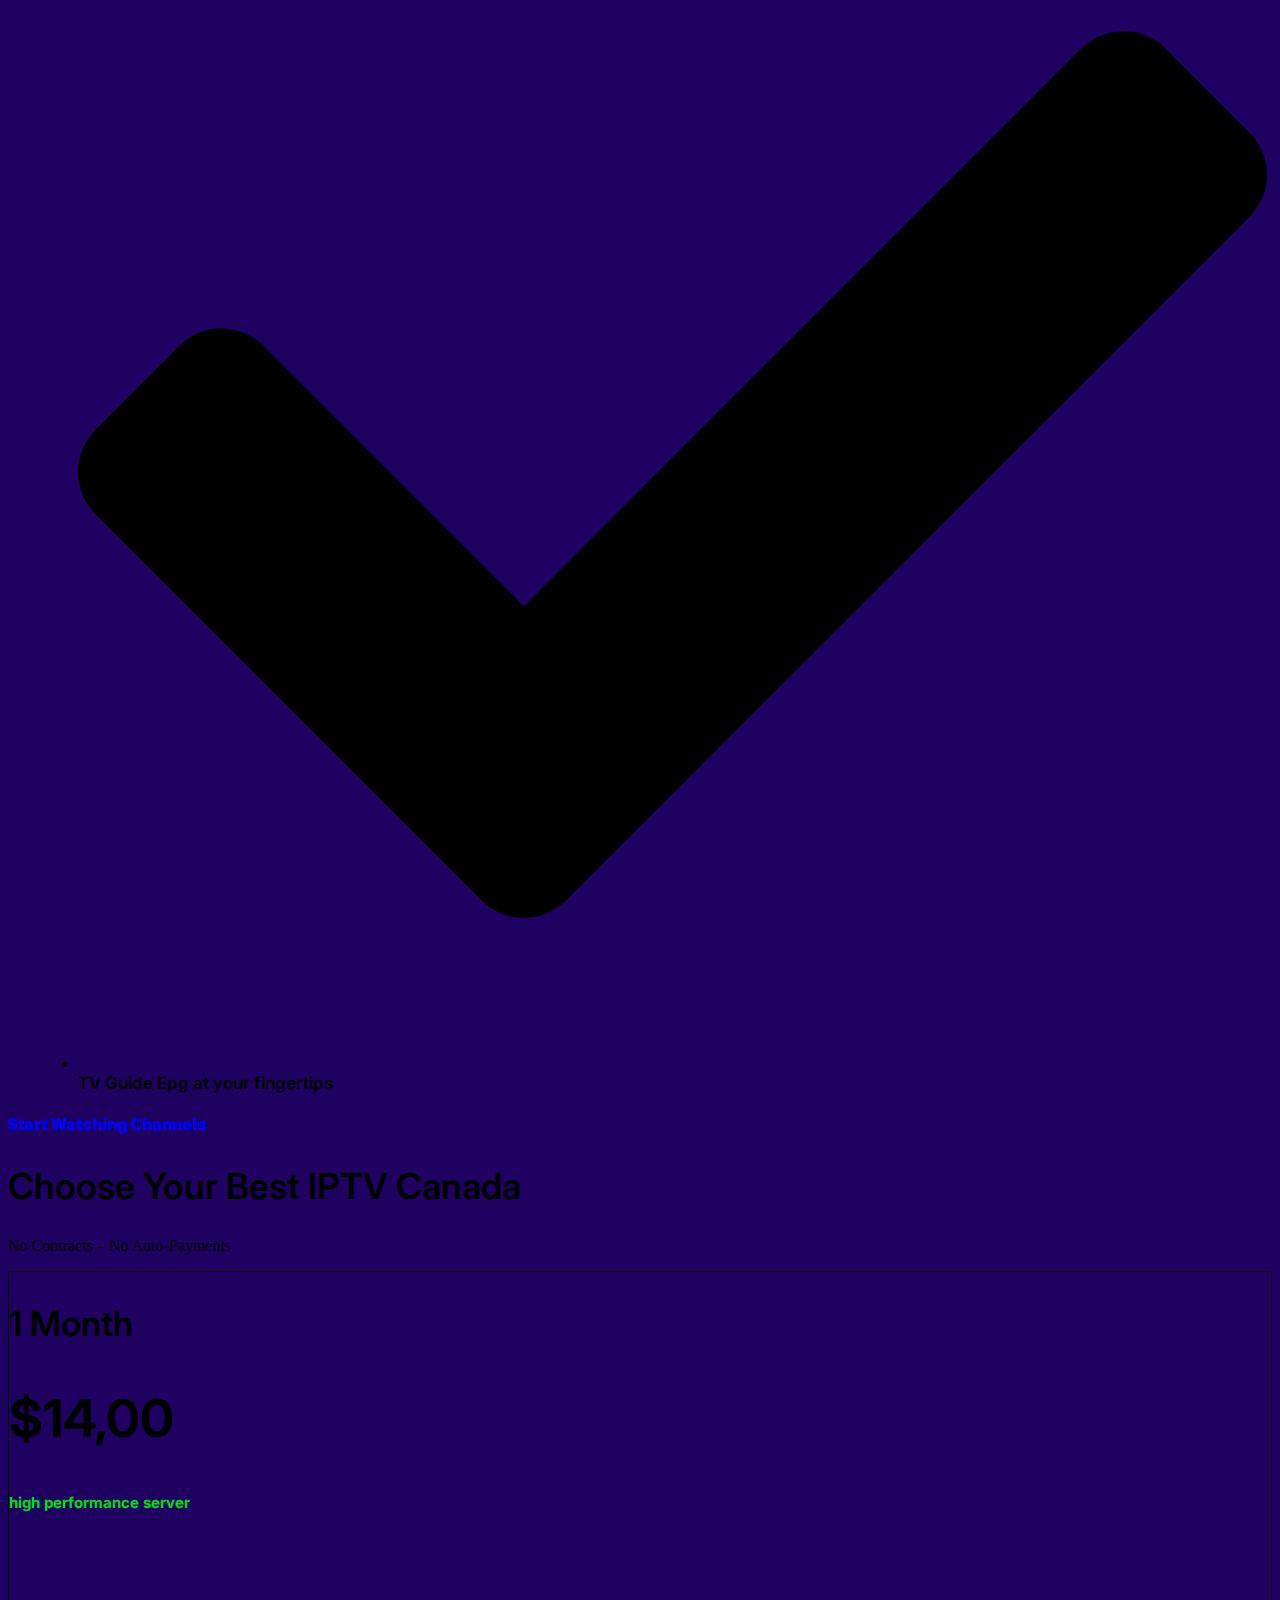
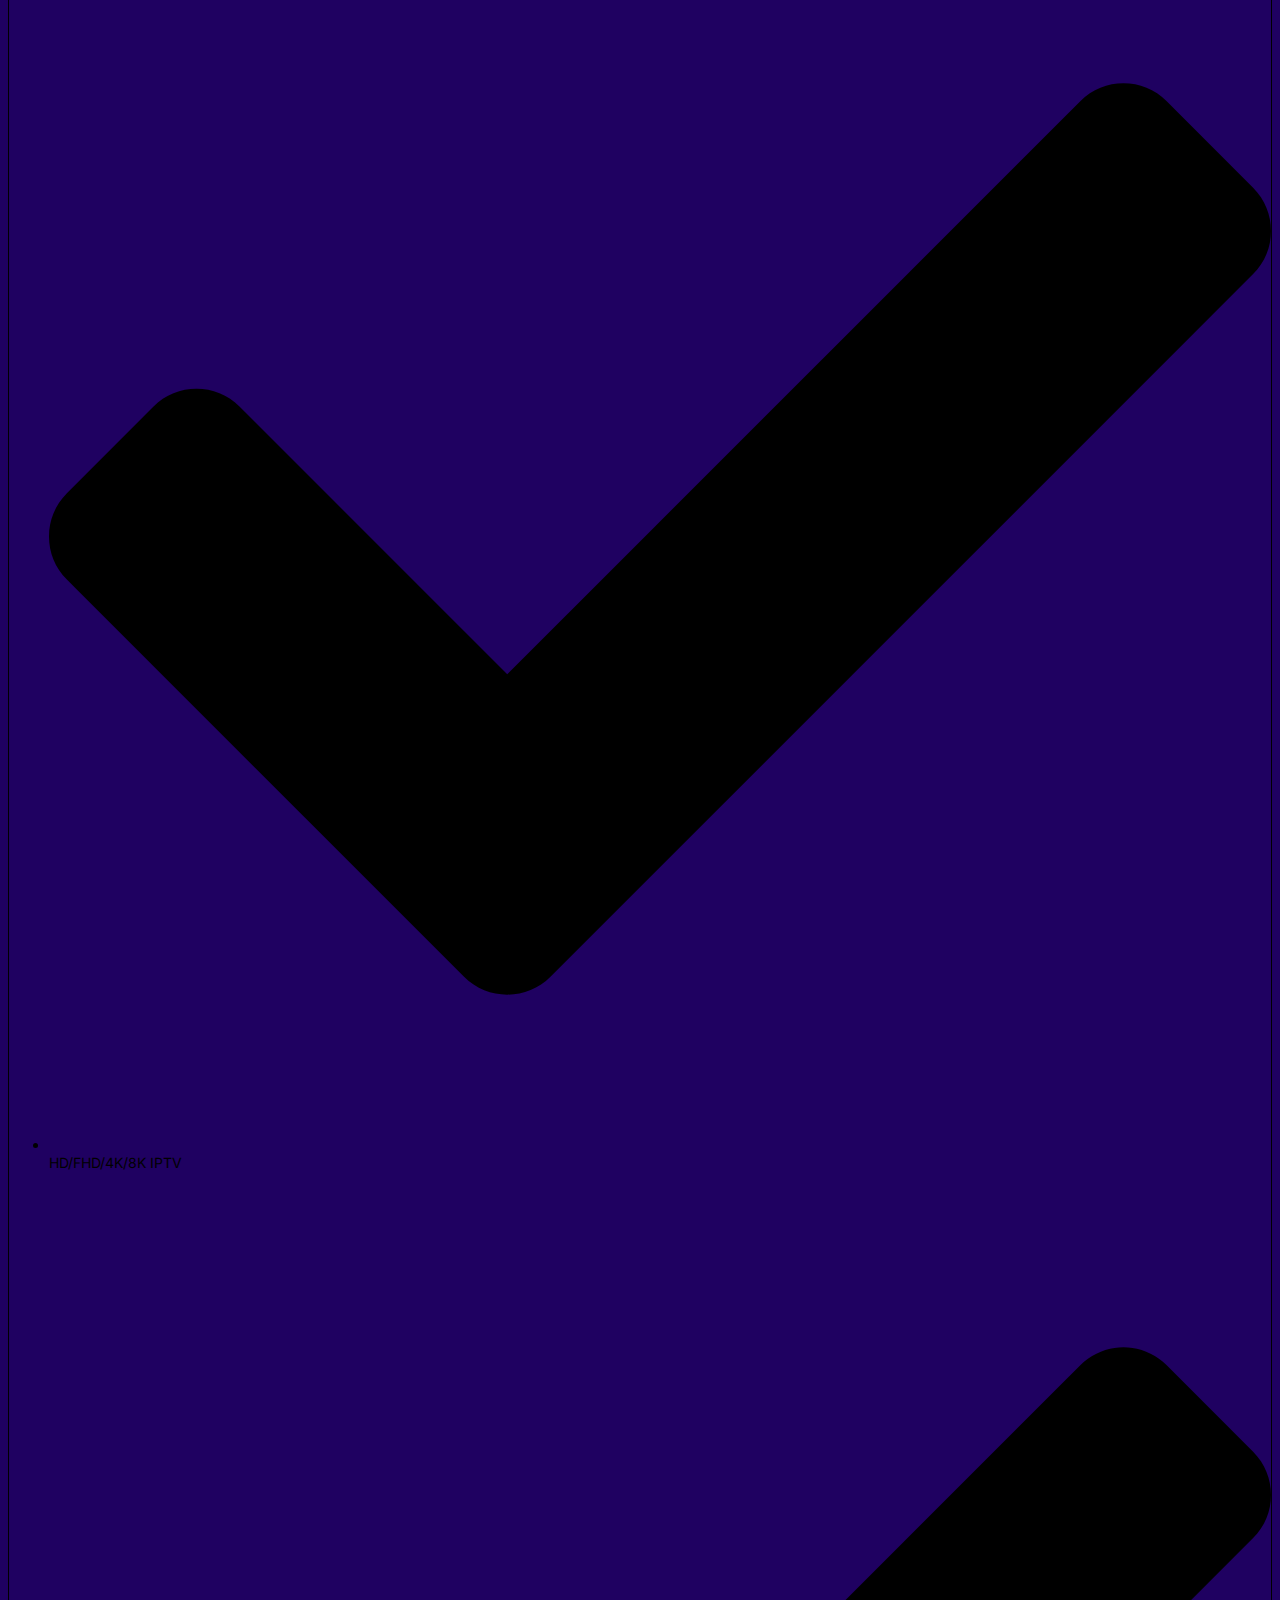
==== commit 40b8b50d: "almost done" ====
--- a/index.html
+++ b/index.html
@@ -1,214 +1,2777 @@
 <!doctype html>
-<html lang="en">
-  <head>
-    <meta charset="UTF-8" />
-    <meta name="viewport" content="width=device-width, initial-scale=1.0" />
-    <meta
-      name="description"
-      content="Premium IPTV Service - High Quality Streaming"
-    />
-    <title>Premium IPTV Service</title>
-    <link rel="stylesheet" href="style.css" />
-    <link
-      rel="stylesheet"
-      href="https://cdnjs.cloudflare.com/ajax/libs/font-awesome/6.4.0/css/all.min.css"
-    />
-    <link
-      href="https://fonts.googleapis.com/css2?family=Poppins:wght@300;400;600;700&display=swap"
-      rel="stylesheet"
-    />
-    <script src="script.js" defer></script>
-  </head>
-  <body>
-    <div class="loader">
-      <div class="spinner"></div>
-    </div>
-
-    <header class="hero">
-      <nav>
-        <div class="logo">
-          <img src="logo.png" alt="IPTV Logo" />
-          <span>Premium IPTV</span>
+<html lang="en-US" prefix="og: https://ogp.me/ns#">
+
+    <head>
+        <meta charset="UTF-8">
+        <meta name="viewport" content="width=device-width, initial-scale=1">
+        <link rel="profile" href="https://gmpg.org/xfn/11">
+
+        <!-- Search Engine Optimization by Rank Math - https://rankmath.com/ -->
+        <title>Home - Iptvwell</title>
+        <meta name="description"
+            content="Experience High-Quality Streaming with Our Cost-Effective IPTV Subscription in Canada. Enjoy Uninterrupted Playback of Your Preferred Channels at Your" />
+        <meta name="robots" content="index, follow, max-snippet:-1, max-video-preview:-1, max-image-preview:large" />
+        <!--<link rel="canonical" href="https://iptvwell.com/demo12/" />-->
+        <meta property="og:locale" content="en_US" />
+        <meta property="og:type" content="website" />
+        <meta property="og:title" content="Home - Iptvwell" />
+        <meta property="og:description"
+            content="Experience High-Quality Streaming with Our Cost-Effective IPTV Subscription in Canada. Enjoy Uninterrupted Playback of Your Preferred Channels at Your" />
+        <meta property="og:url" content="https://iptvwell.com/demo12/" />
+        <meta property="og:site_name" content="Your IPTV" />
+        <meta property="og:updated_time" content="2024-10-17T03:19:03+00:00" />
+        <meta name="twitter:card" content="summary_large_image" />
+        <meta name="twitter:title" content="Home - Iptvwell" />
+        <meta name="twitter:description"
+            content="Experience High-Quality Streaming with Our Cost-Effective IPTV Subscription in Canada. Enjoy Uninterrupted Playback of Your Preferred Channels at Your" />
+        <meta name="twitter:label1" content="Written by" />
+        <meta name="twitter:data1" content="admin" />
+        <meta name="twitter:label2" content="Time to read" />
+        <meta name="twitter:data2" content="4 minutes" />
+        <script type="application/ld+json"
+            class="rank-math-schema">{"@context":"https://schema.org","@graph":[{"@type":["TelevisionStation","Organization"],"@id":"https://iptvwell.com/demo12/#organization","name":"Your IPTV","url":"https://iptvwell.com/demo12","logo":{"@type":"ImageObject","@id":"https://iptvwell.com/demo12/#logo","url":"https://iptvwell.com/demo12/wp-content/uploads/2024/04/Multimedia-Tv-Podcast-Play-Service-Logo-500-x-250-px-copy-150x150.png","contentUrl":"https://iptvwell.com/demo12/wp-content/uploads/2024/04/Multimedia-Tv-Podcast-Play-Service-Logo-500-x-250-px-copy-150x150.png","caption":"Your IPTV","inLanguage":"en-US"},"openingHours":["Monday,Tuesday,Wednesday,Thursday,Friday,Saturday,Sunday 09:00-17:00"],"image":{"@id":"https://iptvwell.com/demo12/#logo"}},{"@type":"WebSite","@id":"https://iptvwell.com/demo12/#website","url":"https://iptvwell.com/demo12","name":"Your IPTV","publisher":{"@id":"https://iptvwell.com/demo12/#organization"},"inLanguage":"en-US","potentialAction":{"@type":"SearchAction","target":"https://iptvwell.com/demo12/?s={search_term_string}","query-input":"required name=search_term_string"}},{"@type":"ImageObject","@id":"https://iptvwell.com/demo12/wp-content/uploads/2024/04/devices-1.webp","url":"https://iptvwell.com/demo12/wp-content/uploads/2024/04/devices-1.webp","width":"200","height":"200","inLanguage":"en-US"},{"@type":"WebPage","@id":"https://iptvwell.com/demo12/#webpage","url":"https://iptvwell.com/demo12/","name":"Home - Iptvwell","datePublished":"2024-10-17T03:08:37+00:00","dateModified":"2024-10-17T03:19:03+00:00","about":{"@id":"https://iptvwell.com/demo12/#organization"},"isPartOf":{"@id":"https://iptvwell.com/demo12/#website"},"primaryImageOfPage":{"@id":"https://iptvwell.com/demo12/wp-content/uploads/2024/04/devices-1.webp"},"inLanguage":"en-US"}]}</script>
+        <!-- /Rank Math WordPress SEO plugin -->
+
+        <link rel="alternate" type="application/rss+xml" title="Iptvwell &raquo; Feed"
+            href="https://iptvwell.com/demo12/feed/" />
+        <link rel="alternate" type="application/rss+xml" title="Iptvwell &raquo; Comments Feed"
+            href="https://iptvwell.com/demo12/comments/feed/" />
+        <script>
+            window._wpemojiSettings = {"baseUrl": "https:\/\/s.w.org\/images\/core\/emoji\/15.0.3\/72x72\/", "ext": ".png", "svgUrl": "https:\/\/s.w.org\/images\/core\/emoji\/15.0.3\/svg\/", "svgExt": ".svg", "source": {"concatemoji": "https:\/\/iptvwell.com\/demo12\/wp-includes\/js\/wp-emoji-release.min.js?ver=6.6.2"}};
+            /*! This file is auto-generated */
+            !function (i, n) {var o, s, e; function c(e) {try {var t = {supportTests: e, timestamp: (new Date).valueOf()}; sessionStorage.setItem(o, JSON.stringify(t))} catch (e) { } } function p(e, t, n) {e.clearRect(0, 0, e.canvas.width, e.canvas.height), e.fillText(t, 0, 0); var t = new Uint32Array(e.getImageData(0, 0, e.canvas.width, e.canvas.height).data), r = (e.clearRect(0, 0, e.canvas.width, e.canvas.height), e.fillText(n, 0, 0), new Uint32Array(e.getImageData(0, 0, e.canvas.width, e.canvas.height).data)); return t.every(function (e, t) {return e === r[t]})} function u(e, t, n) {switch (t) {case "flag": return n(e, "\ud83c\udff3\ufe0f\u200d\u26a7\ufe0f", "\ud83c\udff3\ufe0f\u200b\u26a7\ufe0f") ? !1 : !n(e, "\ud83c\uddfa\ud83c\uddf3", "\ud83c\uddfa\u200b\ud83c\uddf3") && !n(e, "\ud83c\udff4\udb40\udc67\udb40\udc62\udb40\udc65\udb40\udc6e\udb40\udc67\udb40\udc7f", "\ud83c\udff4\u200b\udb40\udc67\u200b\udb40\udc62\u200b\udb40\udc65\u200b\udb40\udc6e\u200b\udb40\udc67\u200b\udb40\udc7f"); case "emoji": return !n(e, "\ud83d\udc26\u200d\u2b1b", "\ud83d\udc26\u200b\u2b1b")}return !1} function f(e, t, n) {var r = "undefined" != typeof WorkerGlobalScope && self instanceof WorkerGlobalScope ? new OffscreenCanvas(300, 150) : i.createElement("canvas"), a = r.getContext("2d", {willReadFrequently: !0}), o = (a.textBaseline = "top", a.font = "600 32px Arial", {}); return e.forEach(function (e) {o[e] = t(a, e, n)}), o} function t(e) {var t = i.createElement("script"); t.src = e, t.defer = !0, i.head.appendChild(t)} "undefined" != typeof Promise && (o = "wpEmojiSettingsSupports", s = ["flag", "emoji"], n.supports = {everything: !0, everythingExceptFlag: !0}, e = new Promise(function (e) {i.addEventListener("DOMContentLoaded", e, {once: !0})}), new Promise(function (t) {var n = function () {try {var e = JSON.parse(sessionStorage.getItem(o)); if ("object" == typeof e && "number" == typeof e.timestamp && (new Date).valueOf() < e.timestamp + 604800 && "object" == typeof e.supportTests) return e.supportTests} catch (e) { } return null}(); if (!n) {if ("undefined" != typeof Worker && "undefined" != typeof OffscreenCanvas && "undefined" != typeof URL && URL.createObjectURL && "undefined" != typeof Blob) try {var e = "postMessage(" + f.toString() + "(" + [JSON.stringify(s), u.toString(), p.toString()].join(",") + "));", r = new Blob([e], {type: "text/javascript"}), a = new Worker(URL.createObjectURL(r), {name: "wpTestEmojiSupports"}); return void (a.onmessage = function (e) {c(n = e.data), a.terminate(), t(n)})} catch (e) { } c(n = f(s, u, p))} t(n)}).then(function (e) {for (var t in e) n.supports[t] = e[t], n.supports.everything = n.supports.everything && n.supports[t], "flag" !== t && (n.supports.everythingExceptFlag = n.supports.everythingExceptFlag && n.supports[t]); n.supports.everythingExceptFlag = n.supports.everythingExceptFlag && !n.supports.flag, n.DOMReady = !1, n.readyCallback = function () {n.DOMReady = !0}}).then(function () {return e}).then(function () {var e; n.supports.everything || (n.readyCallback(), (e = n.source || {}).concatemoji ? t(e.concatemoji) : e.wpemoji && e.twemoji && (t(e.twemoji), t(e.wpemoji)))}))}((window, document), window._wpemojiSettings);
+        </script>
+        <style id='wp-emoji-styles-inline-css'>
+            img.wp-smiley,
+            img.emoji {
+                display: inline !important;
+                border: none !important;
+                box-shadow: none !important;
+                height: 1em !important;
+                width: 1em !important;
+                margin: 0 0.07em !important;
+                vertical-align: -0.1em !important;
+                background: none !important;
+                padding: 0 !important;
+            }
+        </style>
+        <style id='rank-math-toc-block-style-inline-css'>
+            .wp-block-rank-math-toc-block nav ol {
+                counter-reset: item
+            }
+
+            .wp-block-rank-math-toc-block nav ol li {
+                display: block
+            }
+
+            .wp-block-rank-math-toc-block nav ol li:before {
+                content: counters(item, ".") ". ";
+                counter-increment: item
+            }
+        </style>
+        <style id='joinchat-button-style-inline-css'>
+            .wp-block-joinchat-button {
+                border: none !important;
+                text-align: center
+            }
+
+            .wp-block-joinchat-button figure {
+                display: table;
+                margin: 0 auto;
+                padding: 0
+            }
+
+            .wp-block-joinchat-button figcaption {
+                font: normal normal 400 .6em/2em var(--wp--preset--font-family--system-font, sans-serif);
+                margin: 0;
+                padding: 0
+            }
+
+            .wp-block-joinchat-button .joinchat-button__qr {
+                background-color: #fff;
+                border: 6px solid #25d366;
+                border-radius: 30px;
+                box-sizing: content-box;
+                display: block;
+                height: 200px;
+                margin: auto;
+                overflow: hidden;
+                padding: 10px;
+                width: 200px
+            }
+
+            .wp-block-joinchat-button .joinchat-button__qr canvas,
+            .wp-block-joinchat-button .joinchat-button__qr img {
+                display: block;
+                margin: auto
+            }
+
+            .wp-block-joinchat-button .joinchat-button__link {
+                align-items: center;
+                background-color: #25d366;
+                border: 6px solid #25d366;
+                border-radius: 30px;
+                display: inline-flex;
+                flex-flow: row nowrap;
+                justify-content: center;
+                line-height: 1.25em;
+                margin: 0 auto;
+                text-decoration: none
+            }
+
+            .wp-block-joinchat-button .joinchat-button__link:before {
+                background: transparent var(--joinchat-ico) no-repeat center;
+                background-size: 100%;
+                content: "";
+                display: block;
+                height: 1.5em;
+                margin: -.75em .75em -.75em 0;
+                width: 1.5em
+            }
+
+            .wp-block-joinchat-button figure+.joinchat-button__link {
+                margin-top: 10px
+            }
+
+            @media (orientation:landscape)and (min-height:481px),
+            (orientation:portrait)and (min-width:481px) {
+                .wp-block-joinchat-button.joinchat-button--qr-only figure+.joinchat-button__link {
+                    display: none
+                }
+            }
+
+            @media (max-width:480px),
+            (orientation:landscape)and (max-height:480px) {
+                .wp-block-joinchat-button figure {
+                    display: none
+                }
+            }
+        </style>
+        <style id='classic-theme-styles-inline-css'>
+            /*! This file is auto-generated */
+            .wp-block-button__link {
+                color: #fff;
+                background-color: #32373c;
+                border-radius: 9999px;
+                box-shadow: none;
+                text-decoration: none;
+                padding: calc(.667em + 2px) calc(1.333em + 2px);
+                font-size: 1.125em
+            }
+
+            .wp-block-file__button {
+                background: #32373c;
+                color: #fff;
+                text-decoration: none
+            }
+        </style>
+        <style id='global-styles-inline-css'>
+            :root {
+                --wp--preset--aspect-ratio--square: 1;
+                --wp--preset--aspect-ratio--4-3: 4/3;
+                --wp--preset--aspect-ratio--3-4: 3/4;
+                --wp--preset--aspect-ratio--3-2: 3/2;
+                --wp--preset--aspect-ratio--2-3: 2/3;
+                --wp--preset--aspect-ratio--16-9: 16/9;
+                --wp--preset--aspect-ratio--9-16: 9/16;
+                --wp--preset--color--black: #000000;
+                --wp--preset--color--cyan-bluish-gray: #abb8c3;
+                --wp--preset--color--white: #ffffff;
+                --wp--preset--color--pale-pink: #f78da7;
+                --wp--preset--color--vivid-red: #cf2e2e;
+                --wp--preset--color--luminous-vivid-orange: #ff6900;
+                --wp--preset--color--luminous-vivid-amber: #fcb900;
+                --wp--preset--color--light-green-cyan: #7bdcb5;
+                --wp--preset--color--vivid-green-cyan: #00d084;
+                --wp--preset--color--pale-cyan-blue: #8ed1fc;
+                --wp--preset--color--vivid-cyan-blue: #0693e3;
+                --wp--preset--color--vivid-purple: #9b51e0;
+                --wp--preset--gradient--vivid-cyan-blue-to-vivid-purple: linear-gradient(135deg, rgba(6, 147, 227, 1) 0%, rgb(155, 81, 224) 100%);
+                --wp--preset--gradient--light-green-cyan-to-vivid-green-cyan: linear-gradient(135deg, rgb(122, 220, 180) 0%, rgb(0, 208, 130) 100%);
+                --wp--preset--gradient--luminous-vivid-amber-to-luminous-vivid-orange: linear-gradient(135deg, rgba(252, 185, 0, 1) 0%, rgba(255, 105, 0, 1) 100%);
+                --wp--preset--gradient--luminous-vivid-orange-to-vivid-red: linear-gradient(135deg, rgba(255, 105, 0, 1) 0%, rgb(207, 46, 46) 100%);
+                --wp--preset--gradient--very-light-gray-to-cyan-bluish-gray: linear-gradient(135deg, rgb(238, 238, 238) 0%, rgb(169, 184, 195) 100%);
+                --wp--preset--gradient--cool-to-warm-spectrum: linear-gradient(135deg, rgb(74, 234, 220) 0%, rgb(151, 120, 209) 20%, rgb(207, 42, 186) 40%, rgb(238, 44, 130) 60%, rgb(251, 105, 98) 80%, rgb(254, 248, 76) 100%);
+                --wp--preset--gradient--blush-light-purple: linear-gradient(135deg, rgb(255, 206, 236) 0%, rgb(152, 150, 240) 100%);
+                --wp--preset--gradient--blush-bordeaux: linear-gradient(135deg, rgb(254, 205, 165) 0%, rgb(254, 45, 45) 50%, rgb(107, 0, 62) 100%);
+                --wp--preset--gradient--luminous-dusk: linear-gradient(135deg, rgb(255, 203, 112) 0%, rgb(199, 81, 192) 50%, rgb(65, 88, 208) 100%);
+                --wp--preset--gradient--pale-ocean: linear-gradient(135deg, rgb(255, 245, 203) 0%, rgb(182, 227, 212) 50%, rgb(51, 167, 181) 100%);
+                --wp--preset--gradient--electric-grass: linear-gradient(135deg, rgb(202, 248, 128) 0%, rgb(113, 206, 126) 100%);
+                --wp--preset--gradient--midnight: linear-gradient(135deg, rgb(2, 3, 129) 0%, rgb(40, 116, 252) 100%);
+                --wp--preset--font-size--small: 13px;
+                --wp--preset--font-size--medium: 20px;
+                --wp--preset--font-size--large: 36px;
+                --wp--preset--font-size--x-large: 42px;
+                --wp--preset--spacing--20: 0.44rem;
+                --wp--preset--spacing--30: 0.67rem;
+                --wp--preset--spacing--40: 1rem;
+                --wp--preset--spacing--50: 1.5rem;
+                --wp--preset--spacing--60: 2.25rem;
+                --wp--preset--spacing--70: 3.38rem;
+                --wp--preset--spacing--80: 5.06rem;
+                --wp--preset--shadow--natural: 6px 6px 9px rgba(0, 0, 0, 0.2);
+                --wp--preset--shadow--deep: 12px 12px 50px rgba(0, 0, 0, 0.4);
+                --wp--preset--shadow--sharp: 6px 6px 0px rgba(0, 0, 0, 0.2);
+                --wp--preset--shadow--outlined: 6px 6px 0px -3px rgba(255, 255, 255, 1), 6px 6px rgba(0, 0, 0, 1);
+                --wp--preset--shadow--crisp: 6px 6px 0px rgba(0, 0, 0, 1);
+            }
+
+            :where(.is-layout-flex) {
+                gap: 0.5em;
+            }
+
+            :where(.is-layout-grid) {
+                gap: 0.5em;
+            }
+
+            body .is-layout-flex {
+                display: flex;
+            }
+
+            .is-layout-flex {
+                flex-wrap: wrap;
+                align-items: center;
+            }
+
+            .is-layout-flex> :is(*, div) {
+                margin: 0;
+            }
+
+            body .is-layout-grid {
+                display: grid;
+            }
+
+            .is-layout-grid> :is(*, div) {
+                margin: 0;
+            }
+
+            :where(.wp-block-columns.is-layout-flex) {
+                gap: 2em;
+            }
+
+            :where(.wp-block-columns.is-layout-grid) {
+                gap: 2em;
+            }
+
+            :where(.wp-block-post-template.is-layout-flex) {
+                gap: 1.25em;
+            }
+
+            :where(.wp-block-post-template.is-layout-grid) {
+                gap: 1.25em;
+            }
+
+            .has-black-color {
+                color: var(--wp--preset--color--black) !important;
+            }
+
+            .has-cyan-bluish-gray-color {
+                color: var(--wp--preset--color--cyan-bluish-gray) !important;
+            }
+
+            .has-white-color {
+                color: var(--wp--preset--color--white) !important;
+            }
+
+            .has-pale-pink-color {
+                color: var(--wp--preset--color--pale-pink) !important;
+            }
+
+            .has-vivid-red-color {
+                color: var(--wp--preset--color--vivid-red) !important;
+            }
+
+            .has-luminous-vivid-orange-color {
+                color: var(--wp--preset--color--luminous-vivid-orange) !important;
+            }
+
+            .has-luminous-vivid-amber-color {
+                color: var(--wp--preset--color--luminous-vivid-amber) !important;
+            }
+
+            .has-light-green-cyan-color {
+                color: var(--wp--preset--color--light-green-cyan) !important;
+            }
+
+            .has-vivid-green-cyan-color {
+                color: var(--wp--preset--color--vivid-green-cyan) !important;
+            }
+
+            .has-pale-cyan-blue-color {
+                color: var(--wp--preset--color--pale-cyan-blue) !important;
+            }
+
+            .has-vivid-cyan-blue-color {
+                color: var(--wp--preset--color--vivid-cyan-blue) !important;
+            }
+
+            .has-vivid-purple-color {
+                color: var(--wp--preset--color--vivid-purple) !important;
+            }
+
+            .has-black-background-color {
+                background-color: var(--wp--preset--color--black) !important;
+            }
+
+            .has-cyan-bluish-gray-background-color {
+                background-color: var(--wp--preset--color--cyan-bluish-gray) !important;
+            }
+
+            .has-white-background-color {
+                background-color: var(--wp--preset--color--white) !important;
+            }
+
+            .has-pale-pink-background-color {
+                background-color: var(--wp--preset--color--pale-pink) !important;
+            }
+
+            .has-vivid-red-background-color {
+                background-color: var(--wp--preset--color--vivid-red) !important;
+            }
+
+            .has-luminous-vivid-orange-background-color {
+                background-color: var(--wp--preset--color--luminous-vivid-orange) !important;
+            }
+
+            .has-luminous-vivid-amber-background-color {
+                background-color: var(--wp--preset--color--luminous-vivid-amber) !important;
+            }
+
+            .has-light-green-cyan-background-color {
+                background-color: var(--wp--preset--color--light-green-cyan) !important;
+            }
+
+            .has-vivid-green-cyan-background-color {
+                background-color: var(--wp--preset--color--vivid-green-cyan) !important;
+            }
+
+            .has-pale-cyan-blue-background-color {
+                background-color: var(--wp--preset--color--pale-cyan-blue) !important;
+            }
+
+            .has-vivid-cyan-blue-background-color {
+                background-color: var(--wp--preset--color--vivid-cyan-blue) !important;
+            }
+
+            .has-vivid-purple-background-color {
+                background-color: var(--wp--preset--color--vivid-purple) !important;
+            }
+
+            .has-black-border-color {
+                border-color: var(--wp--preset--color--black) !important;
+            }
+
+            .has-cyan-bluish-gray-border-color {
+                border-color: var(--wp--preset--color--cyan-bluish-gray) !important;
+            }
+
+            .has-white-border-color {
+                border-color: var(--wp--preset--color--white) !important;
+            }
+
+            .has-pale-pink-border-color {
+                border-color: var(--wp--preset--color--pale-pink) !important;
+            }
+
+            .has-vivid-red-border-color {
+                border-color: var(--wp--preset--color--vivid-red) !important;
+            }
+
+            .has-luminous-vivid-orange-border-color {
+                border-color: var(--wp--preset--color--luminous-vivid-orange) !important;
+            }
+
+            .has-luminous-vivid-amber-border-color {
+                border-color: var(--wp--preset--color--luminous-vivid-amber) !important;
+            }
+
+            .has-light-green-cyan-border-color {
+                border-color: var(--wp--preset--color--light-green-cyan) !important;
+            }
+
+            .has-vivid-green-cyan-border-color {
+                border-color: var(--wp--preset--color--vivid-green-cyan) !important;
+            }
+
+            .has-pale-cyan-blue-border-color {
+                border-color: var(--wp--preset--color--pale-cyan-blue) !important;
+            }
+
+            .has-vivid-cyan-blue-border-color {
+                border-color: var(--wp--preset--color--vivid-cyan-blue) !important;
+            }
+
+            .has-vivid-purple-border-color {
+                border-color: var(--wp--preset--color--vivid-purple) !important;
+            }
+
+            .has-vivid-cyan-blue-to-vivid-purple-gradient-background {
+                background: var(--wp--preset--gradient--vivid-cyan-blue-to-vivid-purple) !important;
+            }
+
+            .has-light-green-cyan-to-vivid-green-cyan-gradient-background {
+                background: var(--wp--preset--gradient--light-green-cyan-to-vivid-green-cyan) !important;
+            }
+
+            .has-luminous-vivid-amber-to-luminous-vivid-orange-gradient-background {
+                background: var(--wp--preset--gradient--luminous-vivid-amber-to-luminous-vivid-orange) !important;
+            }
+
+            .has-luminous-vivid-orange-to-vivid-red-gradient-background {
+                background: var(--wp--preset--gradient--luminous-vivid-orange-to-vivid-red) !important;
+            }
+
+            .has-very-light-gray-to-cyan-bluish-gray-gradient-background {
+                background: var(--wp--preset--gradient--very-light-gray-to-cyan-bluish-gray) !important;
+            }
+
+            .has-cool-to-warm-spectrum-gradient-background {
+                background: var(--wp--preset--gradient--cool-to-warm-spectrum) !important;
+            }
+
+            .has-blush-light-purple-gradient-background {
+                background: var(--wp--preset--gradient--blush-light-purple) !important;
+            }
+
+            .has-blush-bordeaux-gradient-background {
+                background: var(--wp--preset--gradient--blush-bordeaux) !important;
+            }
+
+            .has-luminous-dusk-gradient-background {
+                background: var(--wp--preset--gradient--luminous-dusk) !important;
+            }
+
+            .has-pale-ocean-gradient-background {
+                background: var(--wp--preset--gradient--pale-ocean) !important;
+            }
+
+            .has-electric-grass-gradient-background {
+                background: var(--wp--preset--gradient--electric-grass) !important;
+            }
+
+            .has-midnight-gradient-background {
+                background: var(--wp--preset--gradient--midnight) !important;
+            }
+
+            .has-small-font-size {
+                font-size: var(--wp--preset--font-size--small) !important;
+            }
+
+            .has-medium-font-size {
+                font-size: var(--wp--preset--font-size--medium) !important;
+            }
+
+            .has-large-font-size {
+                font-size: var(--wp--preset--font-size--large) !important;
+            }
+
+            .has-x-large-font-size {
+                font-size: var(--wp--preset--font-size--x-large) !important;
+            }
+
+            :where(.wp-block-post-template.is-layout-flex) {
+                gap: 1.25em;
+            }
+
+            :where(.wp-block-post-template.is-layout-grid) {
+                gap: 1.25em;
+            }
+
+            :where(.wp-block-columns.is-layout-flex) {
+                gap: 2em;
+            }
+
+            :where(.wp-block-columns.is-layout-grid) {
+                gap: 2em;
+            }
+
+            :root :where(.wp-block-pullquote) {
+                font-size: 1.5em;
+                line-height: 1.6;
+            }
+        </style>
+        <link rel='stylesheet' id='hello-elementor-css'
+            href='https://iptvwell.com/demo12/wp-content/themes/hello-elementor/style.min.css?ver=3.1.1' media='all' />
+        <link rel='stylesheet' id='hello-elementor-theme-style-css'
+            href='https://iptvwell.com/demo12/wp-content/themes/hello-elementor/theme.min.css?ver=3.1.1' media='all' />
+        <link rel='stylesheet' id='hello-elementor-header-footer-css' href='assets/css/header-footer.min.css'
+            media='all' />
+        <link rel='stylesheet' id='elementor-frontend-css'
+            href='https://iptvwell.com/demo12/wp-content/plugins/elementor/assets/css/frontend.min.css?ver=3.25.5'
+            media='all' />
+        <link rel='stylesheet' id='elementor-post-8-css'
+            href='https://iptvwell.com/demo12/wp-content/uploads/elementor/css/post-8.css?ver=1730663820' media='all' />
+        <link rel='stylesheet' id='swiper-css'
+            href='https://iptvwell.com/demo12/wp-content/plugins/elementor/assets/lib/swiper/v8/css/swiper.min.css?ver=8.4.5'
+            media='all' />
+        <link rel='stylesheet' id='e-swiper-css'
+            href='https://iptvwell.com/demo12/wp-content/plugins/elementor/assets/css/conditionals/e-swiper.min.css?ver=3.25.5'
+            media='all' />
+        <link rel='stylesheet' id='elementor-pro-css'
+            href='https://iptvwell.com/demo12/wp-content/plugins/elementor-pro/assets/css/frontend.min.css?ver=3.21.3'
+            media='all' />
+        <link rel='stylesheet' id='cotton-css'
+            href='https://iptvwell.com/demo12/wp-content/plugins/elementskit/modules/mouse-cursor/assets/css/style.css?ver=3.6.3'
+            media='all' />
+        <link rel='stylesheet' id='widget-heading-css'
+            href='https://iptvwell.com/demo12/wp-content/plugins/elementor/assets/css/widget-heading.min.css?ver=3.25.5'
+            media='all' />
+        <link rel='stylesheet' id='widget-text-editor-css'
+            href='https://iptvwell.com/demo12/wp-content/plugins/elementor/assets/css/widget-text-editor.min.css?ver=3.25.5'
+            media='all' />
+        <link rel='stylesheet' id='widget-image-css'
+            href='https://iptvwell.com/demo12/wp-content/plugins/elementor/assets/css/widget-image.min.css?ver=3.25.5'
+            media='all' />
+        <link rel='stylesheet' id='widget-counter-css'
+            href='https://iptvwell.com/demo12/wp-content/plugins/elementor/assets/css/widget-counter.min.css?ver=3.25.5'
+            media='all' />
+        <link rel='stylesheet' id='widget-image-carousel-css'
+            href='https://iptvwell.com/demo12/wp-content/plugins/elementor/assets/css/widget-image-carousel.min.css?ver=3.25.5'
+            media='all' />
+        <link rel='stylesheet' id='widget-icon-list-css'
+            href='https://iptvwell.com/demo12/wp-content/plugins/elementor/assets/css/widget-icon-list.min.css?ver=3.25.5'
+            media='all' />
+        <link rel='stylesheet' id='widget-icon-box-css'
+            href='https://iptvwell.com/demo12/wp-content/plugins/elementor/assets/css/widget-icon-box.min.css?ver=3.25.5'
+            media='all' />
+        <link rel='stylesheet' id='widget-toggle-css'
+            href='https://iptvwell.com/demo12/wp-content/plugins/elementor/assets/css/widget-toggle.min.css?ver=3.25.5'
+            media='all' />
+        <link rel="stylesheet" id="elementor-post-574-css" href="assets/css/post-574.css" media="all" />
+        <link rel='stylesheet' id='elementor-post-468-css'
+            href='https://iptvwell.com/demo12/wp-content/uploads/elementor/css/post-468.css?ver=1730663821'
+            media='all' />
+        <link rel='stylesheet' id='elementor-post-426-css' href='assets/css/post-426.css' media='all' />
+        <link rel='stylesheet' id='elementor-icons-ekiticons-css'
+            href='https://iptvwell.com/demo12/wp-content/plugins/elementskit-lite/modules/elementskit-icon-pack/assets/css/ekiticons.css?ver=3.3.1'
+            media='all' />
+        <link rel='stylesheet' id='elementskit-parallax-style-css'
+            href='https://iptvwell.com/demo12/wp-content/plugins/elementskit/modules/parallax/assets/css/style.css?ver=3.6.3'
+            media='all' />
+        <link rel='stylesheet' id='joinchat-css'
+            href='https://iptvwell.com/demo12/wp-content/plugins/creame-whatsapp-me/public/css/joinchat.min.css?ver=5.1.8'
+            media='all' />
+        <link rel='stylesheet' id='ekit-widget-styles-css'
+            href='https://iptvwell.com/demo12/wp-content/plugins/elementskit-lite/widgets/init/assets/css/widget-styles.css?ver=3.3.1'
+            media='all' />
+        <link rel='stylesheet' id='ekit-widget-styles-pro-css'
+            href='https://iptvwell.com/demo12/wp-content/plugins/elementskit/widgets/init/assets/css/widget-styles-pro.css?ver=3.6.3'
+            media='all' />
+        <link rel='stylesheet' id='ekit-responsive-css'
+            href='https://iptvwell.com/demo12/wp-content/plugins/elementskit-lite/widgets/init/assets/css/responsive.css?ver=3.3.1'
+            media='all' />
+        <link rel='stylesheet' id='google-fonts-1-css'
+            href='https://fonts.googleapis.com/css?family=Inter%3A100%2C100italic%2C200%2C200italic%2C300%2C300italic%2C400%2C400italic%2C500%2C500italic%2C600%2C600italic%2C700%2C700italic%2C800%2C800italic%2C900%2C900italic%7CLato%3A100%2C100italic%2C200%2C200italic%2C300%2C300italic%2C400%2C400italic%2C500%2C500italic%2C600%2C600italic%2C700%2C700italic%2C800%2C800italic%2C900%2C900italic&#038;display=auto&#038;ver=6.6.2'
+            media='all' />
+        <link rel="stylesheet" href="https://cdnjs.cloudflare.com/ajax/libs/font-awesome/6.0.0-beta3/css/all.min.css">
+        <link rel="preconnect" href="https://fonts.gstatic.com/" crossorigin>
+        <script src="https://iptvwell.com/demo12/wp-includes/js/jquery/jquery.min.js?ver=3.7.1"
+            id="jquery-core-js"></script>
+        <script src="https://iptvwell.com/demo12/wp-includes/js/jquery/jquery-migrate.min.js?ver=3.4.1"
+            id="jquery-migrate-js"></script>
+        <script
+            src="https://iptvwell.com/demo12/wp-content/plugins/elementskit/modules/parallax/assets/js/jarallax.js?ver=3.6.3"
+            id="jarallax-js"></script>
+        <link rel="https://api.w.org/" href="https://iptvwell.com/demo12/wp-json/" />
+        <link rel="alternate" title="JSON" type="application/json"
+            href="https://iptvwell.com/demo12/wp-json/wp/v2/pages/574" />
+        <link rel="EditURI" type="application/rsd+xml" title="RSD" href="https://iptvwell.com/demo12/xmlrpc.php?rsd" />
+        <meta name="generator" content="WordPress 6.6.2" />
+        <link rel='shortlink' href='https://iptvwell.com/demo12/' />
+        <link rel="alternate" title="oEmbed (JSON)" type="application/json+oembed"
+            href="https://iptvwell.com/demo12/wp-json/oembed/1.0/embed?url=https%3A%2F%2Fiptvwell.com%2Fdemo12%2F" />
+        <link rel="alternate" title="oEmbed (XML)" type="text/xml+oembed"
+            href="https://iptvwell.com/demo12/wp-json/oembed/1.0/embed?url=https%3A%2F%2Fiptvwell.com%2Fdemo12%2F&#038;format=xml" />
+        <meta name="generator"
+            content="Elementor 3.25.5; features: e_font_icon_svg, additional_custom_breakpoints, e_optimized_control_loading; settings: css_print_method-external, google_font-enabled, font_display-auto">
+
+        <script type="text/javascript">
+            var elementskit_module_parallax_url = "https://iptvwell.com/demo12/wp-content/plugins/elementskit/modules/parallax/"
+        </script>
+        <style>
+            .e-con.e-parent:nth-of-type(n+4):not(.e-lazyloaded):not(.e-no-lazyload),
+            .e-con.e-parent:nth-of-type(n+4):not(.e-lazyloaded):not(.e-no-lazyload) * {
+                background-image: none !important;
+            }
+
+            @media screen and (max-height: 1024px) {
+
+                .e-con.e-parent:nth-of-type(n+3):not(.e-lazyloaded):not(.e-no-lazyload),
+                .e-con.e-parent:nth-of-type(n+3):not(.e-lazyloaded):not(.e-no-lazyload) * {
+                    background-image: none !important;
+                }
+            }
+
+            @media screen and (max-height: 640px) {
+
+                .e-con.e-parent:nth-of-type(n+2):not(.e-lazyloaded):not(.e-no-lazyload),
+                .e-con.e-parent:nth-of-type(n+2):not(.e-lazyloaded):not(.e-no-lazyload) * {
+                    background-image: none !important;
+                }
+            }
+        </style>
+        <link rel="icon" href="https://iptvwell.com/demo12/wp-content/uploads/2024/04/favicon-150x150-1.png"
+            sizes="32x32" />
+        <link rel="icon" href="https://iptvwell.com/demo12/wp-content/uploads/2024/04/favicon-150x150-1.png"
+            sizes="192x192" />
+        <link rel="apple-touch-icon"
+            href="https://iptvwell.com/demo12/wp-content/uploads/2024/04/favicon-150x150-1.png" />
+        <meta name="msapplication-TileImage"
+            content="https://iptvwell.com/demo12/wp-content/uploads/2024/04/favicon-150x150-1.png" />
+    </head>
+
+    <body
+        class="home page-template-default page page-id-574 wp-custom-logo elementor-default elementor-kit-8 elementor-page elementor-page-574">
+
+
+        <a class="skip-link screen-reader-text" href="#content">Skip to content</a>
+
+        <div data-elementor-type="header" data-elementor-id="468"
+            class="elementor elementor-468 elementor-location-header" data-elementor-post-type="elementor_library">
+            <div class="elementor-element elementor-element-536db169 e-flex e-con-boxed e-con e-parent"
+                data-id="536db169" data-element_type="container">
+                <div class="e-con-inner">
+                    <div class="elementor-element elementor-element-945e24c e-con-full e-flex e-con e-child"
+                        data-id="945e24c" data-element_type="container">
+                        <div class="elementor-element elementor-element-7314f48c elementor-widget elementor-widget-theme-site-logo elementor-widget-image"
+                            data-id="7314f48c" data-element_type="widget"
+                            data-settings="{&quot;ekit_we_effect_on&quot;:&quot;none&quot;}"
+                            data-widget_type="theme-site-logo.default">
+                            <div class="elementor-widget-container">
+                                <a href="https://iptvwell.com/demo12">
+                                    <img fetchpriority="high" width="500" height="250"
+                                        src="https://iptvwell.com/demo12/wp-content/uploads/2024/04/Multimedia-Tv-Podcast-Play-Service-Logo-500-x-250-px-copy.png"
+                                        class="attachment-full size-full wp-image-429" alt=""
+                                        srcset="https://iptvwell.com/demo12/wp-content/uploads/2024/04/Multimedia-Tv-Podcast-Play-Service-Logo-500-x-250-px-copy.png 500w, https://iptvwell.com/demo12/wp-content/uploads/2024/04/Multimedia-Tv-Podcast-Play-Service-Logo-500-x-250-px-copy-300x150.png 300w"
+                                        sizes="(max-width: 500px) 100vw, 500px" /> </a>
+                            </div>
+                        </div>
+                    </div>
+                    <div class="elementor-element elementor-element-5341629a e-con-full e-flex e-con e-child"
+                        data-id="5341629a" data-element_type="container">
+                        <div class="elementor-element elementor-element-4c4d8f0c elementor-nav-menu--dropdown-tablet elementor-nav-menu__text-align-aside elementor-nav-menu--toggle elementor-nav-menu--burger elementor-widget elementor-widget-nav-menu"
+                            data-id="4c4d8f0c" data-element_type="widget"
+                            data-settings="{&quot;layout&quot;:&quot;horizontal&quot;,&quot;submenu_icon&quot;:{&quot;value&quot;:&quot;&lt;svg class=\&quot;e-font-icon-svg e-fas-caret-down\&quot; viewBox=\&quot;0 0 320 512\&quot; xmlns=\&quot;http:\/\/www.w3.org\/2000\/svg\&quot;&gt;&lt;path d=\&quot;M31.3 192h257.3c17.8 0 26.7 21.5 14.1 34.1L174.1 354.8c-7.8 7.8-20.5 7.8-28.3 0L17.2 226.1C4.6 213.5 13.5 192 31.3 192z\&quot;&gt;&lt;\/path&gt;&lt;\/svg&gt;&quot;,&quot;library&quot;:&quot;fa-solid&quot;},&quot;toggle&quot;:&quot;burger&quot;,&quot;ekit_we_effect_on&quot;:&quot;none&quot;}"
+                            data-widget_type="nav-menu.default">
+                            <div class="elementor-widget-container">
+                                <nav
+                                    class="elementor-nav-menu--main elementor-nav-menu__container elementor-nav-menu--layout-horizontal e--pointer-underline e--animation-fade">
+                                    <ul id="menu-1-4c4d8f0c" class="elementor-nav-menu">
+                                        <li
+                                            class="menu-item menu-item-type-post_type menu-item-object-page menu-item-home current-menu-item page_item page-item-574 current_page_item menu-item-598">
+                                            <a href="https://iptvwell.com/demo12/" aria-current="page"
+                                                class="elementor-item elementor-item-active">Home</a>
+                                        </li>
+                                        <li
+                                            class="menu-item menu-item-type-custom menu-item-object-custom current-menu-item current_page_item menu-item-73">
+                                            <a href="#pricing" aria-current="page"
+                                                class="elementor-item elementor-item-anchor">Pricing</a>
+                                        </li>
+                                        <!--<li class="menu-item menu-item-type-post_type menu-item-object-page menu-item-357"><a href="https://iptvwell.com/demo12/tutorial/" class="elementor-item">Tutorial</a></li>-->
+                                        <li
+                                            class="menu-item menu-item-type-post_type menu-item-object-page menu-item-326">
+                                            <a href="https://iptvwell.com/demo12/faq/" class="elementor-item">FAQ</a>
+                                        </li>
+                                        <!--<li class="menu-item menu-item-type-post_type menu-item-object-page menu-item-325"><a href="https://iptvwell.com/demo12/contact-us/" class="elementor-item">Contact-us</a></li>-->
+                                    </ul>
+                                </nav>
+                                <div class="elementor-menu-toggle" role="button" tabindex="0" aria-label="Menu Toggle"
+                                    aria-expanded="false">
+                                    <svg aria-hidden="true" role="presentation"
+                                        class="elementor-menu-toggle__icon--open e-font-icon-svg e-eicon-menu-bar"
+                                        viewBox="0 0 1000 1000" xmlns="http://www.w3.org/2000/svg">
+                                        <path
+                                            d="M104 333H896C929 333 958 304 958 271S929 208 896 208H104C71 208 42 237 42 271S71 333 104 333ZM104 583H896C929 583 958 554 958 521S929 458 896 458H104C71 458 42 487 42 521S71 583 104 583ZM104 833H896C929 833 958 804 958 771S929 708 896 708H104C71 708 42 737 42 771S71 833 104 833Z">
+                                        </path>
+                                    </svg><svg aria-hidden="true" role="presentation"
+                                        class="elementor-menu-toggle__icon--close e-font-icon-svg e-eicon-close"
+                                        viewBox="0 0 1000 1000" xmlns="http://www.w3.org/2000/svg">
+                                        <path
+                                            d="M742 167L500 408 258 167C246 154 233 150 217 150 196 150 179 158 167 167 154 179 150 196 150 212 150 229 154 242 171 254L408 500 167 742C138 771 138 800 167 829 196 858 225 858 254 829L496 587 738 829C750 842 767 846 783 846 800 846 817 842 829 829 842 817 846 804 846 783 846 767 842 750 829 737L588 500 833 258C863 229 863 200 833 171 804 137 775 137 742 167Z">
+                                        </path>
+                                    </svg> <span class="elementor-screen-only">Menu</span>
+                                </div>
+                                <nav class="elementor-nav-menu--dropdown elementor-nav-menu__container"
+                                    aria-hidden="true">
+                                    <ul id="menu-2-4c4d8f0c" class="elementor-nav-menu">
+                                        <li
+                                            class="menu-item menu-item-type-post_type menu-item-object-page menu-item-home current-menu-item page_item page-item-574 current_page_item menu-item-598">
+                                            <a href="https://iptvwell.com/demo12/" aria-current="page"
+                                                class="elementor-item elementor-item-active" tabindex="-1">Home</a>
+                                        </li>
+                                        <li
+                                            class="menu-item menu-item-type-custom menu-item-object-custom current-menu-item current_page_item menu-item-73">
+                                            <a href="#pricing" aria-current="page"
+                                                class="elementor-item elementor-item-anchor" tabindex="-1">Pricing</a>
+                                        </li>
+                                        <!--<li class="menu-item menu-item-type-post_type menu-item-object-page menu-item-357"><a href="https://iptvwell.com/demo12/tutorial/" class="elementor-item" tabindex="-1">Tutorial</a></li>-->
+                                        <li
+                                            class="menu-item menu-item-type-post_type menu-item-object-page menu-item-326">
+                                            <a href="https://iptvwell.com/demo12/faq/" class="elementor-item"
+                                                tabindex="-1">FAQ</a>
+                                        </li>
+                                        <!--<li class="menu-item menu-item-type-post_type menu-item-object-page menu-item-325"><a href="https://iptvwell.com/demo12/contact-us/" class="elementor-item" tabindex="-1">Contact-us</a></li>-->
+                                    </ul>
+                                </nav>
+                            </div>
+                        </div>
+                    </div>
+                    <div class="elementor-element elementor-element-615e9f2f e-con-full e-flex e-con e-child"
+                        data-id="615e9f2f" data-element_type="container">
+                        <div class="elementor-element elementor-element-3748a63e elementor-widget elementor-widget-button"
+                            data-id="3748a63e" data-element_type="widget"
+                            data-settings="{&quot;ekit_we_effect_on&quot;:&quot;none&quot;}"
+                            data-widget_type="button.default">
+                            <div class="elementor-widget-container">
+                                <div class="elementor-button-wrapper">
+                                    <a class="elementor-button elementor-button-link elementor-size-md" href="#pricing">
+                                        <span class="elementor-button-content-wrapper">
+                                            <span class="elementor-button-text">Order Fast</span>
+                                        </span>
+                                    </a>
+                                </div>
+                            </div>
+                        </div>
+                    </div>
+                </div>
+            </div>
         </div>
-        <div class="nav-links">
-          <a href="#features">Features</a>
-          <a href="#channels">Channels</a>
-          <a href="#pricing">Pricing</a>
-          <a href="#contact" class="btn">Get Started</a>
+
+        <main id="content" class="site-main post-574 page type-page status-publish hentry">
+
+
+            <div class="page-content">
+                <div data-elementor-type="wp-page" data-elementor-id="574" class="elementor elementor-574"
+                    data-elementor-post-type="page">
+                    <div class="elementor-element elementor-element-3e474265 e-flex e-con-boxed e-con e-parent"
+                        data-id="3e474265" data-element_type="container" id="h">
+                        <div class="e-con-inner">
+                            <div class="elementor-element elementor-element-24311e78 e-con-full e-flex e-con e-child"
+                                data-id="24311e78" data-element_type="container">
+                                <div class="elementor-element elementor-element-40053fe0 elementor-widget elementor-widget-heading"
+                                    data-id="40053fe0" data-element_type="widget"
+                                    data-settings="{&quot;ekit_we_effect_on&quot;:&quot;none&quot;}"
+                                    data-widget_type="heading.default">
+                                    <div class="elementor-widget-container">
+                                        <h2 class="elementor-heading-title elementor-size-default">PREMIUM CANADIAN IPTV
+                                            PROVIDER</h2>
+                                    </div>
+                                </div>
+                                <div class="elementor-element elementor-element-4eb138f1 elementor-widget elementor-widget-text-editor"
+                                    data-id="4eb138f1" data-element_type="widget"
+                                    data-settings="{&quot;ekit_we_effect_on&quot;:&quot;none&quot;}"
+                                    data-widget_type="text-editor.default">
+                                    <div class="elementor-widget-container">
+                                        <p>Experience High-Quality Streaming with Our Cost-Effective IPTV Subscription
+                                            in Canada. Enjoy Uninterrupted Playback of Your Preferred Channels at Your
+                                            Convenience.</p>
+                                    </div>
+                                </div>
+                                <div class="elementor-element elementor-element-3d3a4de0 elementor-widget elementor-widget-button"
+                                    data-id="3d3a4de0" data-element_type="widget"
+                                    data-settings="{&quot;ekit_we_effect_on&quot;:&quot;none&quot;}"
+                                    data-widget_type="button.default">
+                                    <div class="elementor-widget-container">
+                                        <div class="elementor-button-wrapper">
+                                            <a class="elementor-button elementor-button-link elementor-size-md"
+                                                href="#pricing">
+                                                <span class="elementor-button-content-wrapper">
+                                                    <span class="elementor-button-text">Get Your Flexible Plan</span>
+                                                </span>
+                                            </a>
+                                        </div>
+                                    </div>
+                                </div>
+                                <div class="elementor-element elementor-element-1b03177f elementor-widget elementor-widget-image"
+                                    data-id="1b03177f" data-element_type="widget"
+                                    data-settings="{&quot;ekit_we_effect_on&quot;:&quot;none&quot;}"
+                                    data-widget_type="image.default">
+                                    <div class="elementor-widget-container">
+                                        <img decoding="async" width="154" height="20"
+                                            src="https://iptvwell.com/demo12/wp-content/uploads/2024/04/devices-1.webp"
+                                            class="attachment-large size-large wp-image-11" alt=""
+                                            srcset="https://iptvwell.com/demo12/wp-content/uploads/2024/04/devices-1.webp 154w, https://iptvwell.com/demo12/wp-content/uploads/2024/04/devices-1-150x20.webp 150w"
+                                            sizes="(max-width: 154px) 100vw, 154px" />
+                                    </div>
+                                </div>
+                                <div class="elementor-element elementor-element-6e8f6119 elementor-widget elementor-widget-heading"
+                                    data-id="6e8f6119" data-element_type="widget"
+                                    data-settings="{&quot;ekit_we_effect_on&quot;:&quot;none&quot;}"
+                                    data-widget_type="heading.default">
+                                    <div class="elementor-widget-container">
+                                        <h2 class="elementor-heading-title elementor-size-default">Stop Paying For Cable
+                                            TV switch now!</h2>
+                                    </div>
+                                </div>
+                            </div>
+                            <div class="elementor-element elementor-element-1fb922b4 e-con-full e-flex e-con e-child"
+                                data-id="1fb922b4" data-element_type="container">
+                                <div class="elementor-element elementor-element-1ed8fa37 elementor-widget elementor-widget-image"
+                                    data-id="1ed8fa37" data-element_type="widget"
+                                    data-settings="{&quot;ekit_we_effect_on&quot;:&quot;none&quot;}"
+                                    data-widget_type="image.default">
+                                    <div class="elementor-widget-container">
+                                        <img decoding="async" width="800" height="798"
+                                            src="https://iptvwell.com/demo12/wp-content/uploads/2024/04/img-e1700564618494.png"
+                                            class="attachment-large size-large wp-image-12" alt=""
+                                            srcset="https://iptvwell.com/demo12/wp-content/uploads/2024/04/img-e1700564618494.png 959w, https://iptvwell.com/demo12/wp-content/uploads/2024/04/img-e1700564618494-300x300.png 300w, https://iptvwell.com/demo12/wp-content/uploads/2024/04/img-e1700564618494-150x150.png 150w, https://iptvwell.com/demo12/wp-content/uploads/2024/04/img-e1700564618494-768x766.png 768w"
+                                            sizes="(max-width: 800px) 100vw, 800px" />
+                                    </div>
+                                </div>
+                            </div>
+                        </div>
+                    </div>
+                    <div class="elementor-element elementor-element-36d90d15 e-flex e-con-boxed e-con e-parent"
+                        data-id="36d90d15" data-element_type="container">
+                        <div class="e-con-inner">
+                            <div class="elementor-element elementor-element-477354ee e-con-full e-flex e-con e-child"
+                                data-id="477354ee" data-element_type="container">
+                                <div class="elementor-element elementor-element-5b76f830 elementor-widget elementor-widget-counter"
+                                    data-id="5b76f830" data-element_type="widget"
+                                    data-settings="{&quot;ekit_we_effect_on&quot;:&quot;none&quot;}"
+                                    data-widget_type="counter.default">
+                                    <div class="elementor-widget-container">
+                                        <div class="elementor-counter">
+                                            <div class="elementor-counter-number-wrapper">
+                                                <span class="elementor-counter-number-prefix"></span>
+                                                <span class="elementor-counter-number" data-duration="2000"
+                                                    data-to-value="100000" data-from-value="0"
+                                                    data-delimiter=".">0</span>
+                                                <span class="elementor-counter-number-suffix">+</span>
+                                            </div>
+                                        </div>
+                                    </div>
+                                </div>
+                                <div class="elementor-element elementor-element-131757fd elementor-widget elementor-widget-heading"
+                                    data-id="131757fd" data-element_type="widget"
+                                    data-settings="{&quot;ekit_we_effect_on&quot;:&quot;none&quot;}"
+                                    data-widget_type="heading.default">
+                                    <div class="elementor-widget-container">
+                                        <h2 class="elementor-heading-title elementor-size-default">Live TV Channels
+                                        </h2>
+                                    </div>
+                                </div>
+                            </div>
+                            <div class="elementor-element elementor-element-5c7cb791 e-con-full e-flex e-con e-child"
+                                data-id="5c7cb791" data-element_type="container">
+                                <div class="elementor-element elementor-element-59ff88b4 elementor-widget elementor-widget-counter"
+                                    data-id="59ff88b4" data-element_type="widget"
+                                    data-settings="{&quot;ekit_we_effect_on&quot;:&quot;none&quot;}"
+                                    data-widget_type="counter.default">
+                                    <div class="elementor-widget-container">
+                                        <div class="elementor-counter">
+                                            <div class="elementor-counter-number-wrapper">
+                                                <span class="elementor-counter-number-prefix"></span>
+                                                <span class="elementor-counter-number" data-duration="2000"
+                                                    data-to-value="50000" data-from-value="0"
+                                                    data-delimiter=".">0</span>
+                                                <span class="elementor-counter-number-suffix">+</span>
+                                            </div>
+                                        </div>
+                                    </div>
+                                </div>
+                                <div class="elementor-element elementor-element-69b1de0b elementor-widget elementor-widget-heading"
+                                    data-id="69b1de0b" data-element_type="widget"
+                                    data-settings="{&quot;ekit_we_effect_on&quot;:&quot;none&quot;}"
+                                    data-widget_type="heading.default">
+                                    <div class="elementor-widget-container">
+                                        <h2 class="elementor-heading-title elementor-size-default">TV Shows
+                                        </h2>
+                                    </div>
+                                </div>
+                            </div>
+                            <div class="elementor-element elementor-element-8490d38 e-con-full e-flex e-con e-child"
+                                data-id="8490d38" data-element_type="container">
+                                <div class="elementor-element elementor-element-62491ead elementor-widget elementor-widget-counter"
+                                    data-id="62491ead" data-element_type="widget"
+                                    data-settings="{&quot;ekit_we_effect_on&quot;:&quot;none&quot;}"
+                                    data-widget_type="counter.default">
+                                    <div class="elementor-widget-container">
+                                        <div class="elementor-counter">
+                                            <div class="elementor-counter-number-wrapper">
+                                                <span class="elementor-counter-number-prefix"></span>
+                                                <span class="elementor-counter-number" data-duration="2000"
+                                                    data-to-value="70000" data-from-value="0"
+                                                    data-delimiter=".">0</span>
+                                                <span class="elementor-counter-number-suffix">+</span>
+                                            </div>
+                                        </div>
+                                    </div>
+                                </div>
+                                <div class="elementor-element elementor-element-58836445 elementor-widget elementor-widget-heading"
+                                    data-id="58836445" data-element_type="widget"
+                                    data-settings="{&quot;ekit_we_effect_on&quot;:&quot;none&quot;}"
+                                    data-widget_type="heading.default">
+                                    <div class="elementor-widget-container">
+                                        <h2 class="elementor-heading-title elementor-size-default">Movies</h2>
+                                    </div>
+                                </div>
+                            </div>
+                        </div>
+                    </div>
+                    <div class="elementor-element elementor-element-5eafa9e7 e-flex e-con-boxed e-con e-parent"
+                        data-id="5eafa9e7" data-element_type="container">
+                        <div class="e-con-inner">
+                            <div class="elementor-element elementor-element-5a700164 elementor-widget elementor-widget-image-carousel"
+                                data-id="5a700164" data-element_type="widget"
+                                data-settings="{&quot;slides_to_show&quot;:&quot;5&quot;,&quot;slides_to_scroll&quot;:&quot;1&quot;,&quot;navigation&quot;:&quot;none&quot;,&quot;pause_on_hover&quot;:&quot;no&quot;,&quot;pause_on_interaction&quot;:&quot;no&quot;,&quot;autoplay_speed&quot;:2000,&quot;slides_to_show_mobile&quot;:&quot;2&quot;,&quot;slides_to_show_tablet&quot;:&quot;3&quot;,&quot;autoplay&quot;:&quot;yes&quot;,&quot;infinite&quot;:&quot;yes&quot;,&quot;speed&quot;:500,&quot;ekit_we_effect_on&quot;:&quot;none&quot;}"
+                                data-widget_type="image-carousel.default">
+                                <div class="elementor-widget-container">
+                                    <div class="elementor-image-carousel-wrapper swiper" dir="ltr">
+                                        <div class="elementor-image-carousel swiper-wrapper" aria-live="off">
+                                            <div class="swiper-slide" role="group" aria-roledescription="slide"
+                                                aria-label="1 of 5">
+                                                <figure class="swiper-slide-inner"><img decoding="async"
+                                                        class="swiper-slide-image"
+                                                        src="https://iptvwell.com/demo12/wp-content/uploads/elementor/thumbs/canal-qm9u069iht3v020j4jlj8fqmzxv9zpmfbzk19yzwfi.png"
+                                                        alt="canal.png" /></figure>
+                                            </div>
+                                            <div class="swiper-slide" role="group" aria-roledescription="slide"
+                                                aria-label="2 of 5">
+                                                <figure class="swiper-slide-inner"><img decoding="async"
+                                                        class="swiper-slide-image"
+                                                        src="https://iptvwell.com/demo12/wp-content/uploads/elementor/thumbs/brand_item13-150x46-1-1-qm9u077con55bnz5z205sxi3lbqn7eq5o47ir8yi5e.webp"
+                                                        alt="HBO" /></figure>
+                                            </div>
+                                            <div class="swiper-slide" role="group" aria-roledescription="slide"
+                                                aria-label="3 of 5">
+                                                <figure class="swiper-slide-inner"><img decoding="async"
+                                                        class="swiper-slide-image"
+                                                        src="https://iptvwell.com/demo12/wp-content/uploads/elementor/thumbs/brand_item14-150x46-1-1-qm9u09312b7pyvwfo2texx10s3hdmsxmcdihpsvpsy.webp"
+                                                        alt="brand_item14-150x46-1-1.webp" /></figure>
+                                            </div>
+                                            <div class="swiper-slide" role="group" aria-roledescription="slide"
+                                                aria-label="4 of 5">
+                                                <figure class="swiper-slide-inner"><img decoding="async"
+                                                        class="swiper-slide-image"
+                                                        src="https://iptvwell.com/demo12/wp-content/uploads/elementor/thumbs/skysqp-qm9u0a0v9590ahv2il81ieshdhcqui1coi5z72ubqm.png"
+                                                        alt="skysqp.png" /></figure>
+                                            </div>
+                                            <div class="swiper-slide" role="group" aria-roledescription="slide"
+                                                aria-label="5 of 5">
+                                                <figure class="swiper-slide-inner"><img decoding="async"
+                                                        class="swiper-slide-image"
+                                                        src="https://iptvwell.com/demo12/wp-content/uploads/elementor/thumbs/brand_item18-150x46-1-1-qm9u0aypfzaam3tpd3mo2wjxyv8427530mtgocsxgi.webp"
+                                                        alt="brand_item18-150x46-1-1.webp" /></figure>
+                                            </div>
+                                        </div>
+
+                                    </div>
+                                </div>
+                            </div>
+                        </div>
+                    </div>
+                    <div class="elementor-element elementor-element-18b37a7e e-con-full e-flex e-con e-parent"
+                        data-id="18b37a7e" data-element_type="container">
+                        <div class="elementor-element elementor-element-6dc8c36f elementor-widget elementor-widget-image-carousel"
+                            data-id="6dc8c36f" data-element_type="widget"
+                            data-settings="{&quot;slides_to_show&quot;:&quot;6&quot;,&quot;slides_to_scroll&quot;:&quot;1&quot;,&quot;navigation&quot;:&quot;none&quot;,&quot;pause_on_hover&quot;:&quot;no&quot;,&quot;pause_on_interaction&quot;:&quot;no&quot;,&quot;autoplay_speed&quot;:6000,&quot;speed&quot;:1000,&quot;slides_to_show_mobile&quot;:&quot;2&quot;,&quot;image_spacing_custom_mobile&quot;:{&quot;unit&quot;:&quot;px&quot;,&quot;size&quot;:10,&quot;sizes&quot;:[]},&quot;autoplay&quot;:&quot;yes&quot;,&quot;infinite&quot;:&quot;yes&quot;,&quot;image_spacing_custom&quot;:{&quot;unit&quot;:&quot;px&quot;,&quot;size&quot;:20,&quot;sizes&quot;:[]},&quot;image_spacing_custom_tablet&quot;:{&quot;unit&quot;:&quot;px&quot;,&quot;size&quot;:&quot;&quot;,&quot;sizes&quot;:[]},&quot;ekit_we_effect_on&quot;:&quot;none&quot;}"
+                            data-widget_type="image-carousel.default">
+                            <div class="elementor-widget-container">
+                                <div class="elementor-image-carousel-wrapper swiper" dir="rtl">
+                                    <div class="elementor-image-carousel swiper-wrapper" aria-live="off">
+                                        <div class="swiper-slide" role="group" aria-roledescription="slide"
+                                            aria-label="1 of 7">
+                                            <figure class="swiper-slide-inner"><img decoding="async"
+                                                    class="swiper-slide-image"
+                                                    src="https://iptvwell.com/demo12/wp-content/uploads/2024/04/super_mario_bros_the_movie_font.jpg"
+                                                    alt="super_mario_bros_the_movie_font.jpg" /></figure>
+                                        </div>
+                                        <div class="swiper-slide" role="group" aria-roledescription="slide"
+                                            aria-label="2 of 7">
+                                            <figure class="swiper-slide-inner"><img decoding="async"
+                                                    class="swiper-slide-image"
+                                                    src="https://iptvwell.com/demo12/wp-content/uploads/2024/04/mrs-davis-font.jpg"
+                                                    alt="mrs-davis-font.jpg" /></figure>
+                                        </div>
+                                        <div class="swiper-slide" role="group" aria-roledescription="slide"
+                                            aria-label="3 of 7">
+                                            <figure class="swiper-slide-inner"><img decoding="async"
+                                                    class="swiper-slide-image"
+                                                    src="https://iptvwell.com/demo12/wp-content/uploads/2024/04/avatar-the-way-of-water-font.jpg"
+                                                    alt="avatar-the-way-of-water-font.jpg" /></figure>
+                                        </div>
+                                        <div class="swiper-slide" role="group" aria-roledescription="slide"
+                                            aria-label="4 of 7">
+                                            <figure class="swiper-slide-inner"><img decoding="async"
+                                                    class="swiper-slide-image"
+                                                    src="https://iptvwell.com/demo12/wp-content/uploads/2024/04/bupkis_TV-Fontmeme.jpg"
+                                                    alt="bupkis_TV-Fontmeme.jpg" /></figure>
+                                        </div>
+                                        <div class="swiper-slide" role="group" aria-roledescription="slide"
+                                            aria-label="5 of 7">
+                                            <figure class="swiper-slide-inner"><img decoding="async"
+                                                    class="swiper-slide-image"
+                                                    src="https://iptvwell.com/demo12/wp-content/uploads/2024/04/poddd.jpg"
+                                                    alt="poddd.jpg" /></figure>
+                                        </div>
+                                        <div class="swiper-slide" role="group" aria-roledescription="slide"
+                                            aria-label="6 of 7">
+                                            <figure class="swiper-slide-inner"><img decoding="async"
+                                                    class="swiper-slide-image"
+                                                    src="https://iptvwell.com/demo12/wp-content/uploads/2024/04/demon-slayer-font-1.jpg"
+                                                    alt="demon-slayer-font-1.jpg" /></figure>
+                                        </div>
+                                        <div class="swiper-slide" role="group" aria-roledescription="slide"
+                                            aria-label="7 of 7">
+                                            <figure class="swiper-slide-inner"><img decoding="async"
+                                                    class="swiper-slide-image"
+                                                    src="https://iptvwell.com/demo12/wp-content/uploads/2024/04/tulsa-king-font.jpg"
+                                                    alt="tulsa-king-font.jpg" /></figure>
+                                        </div>
+                                    </div>
+
+                                </div>
+                            </div>
+                        </div>
+                    </div>
+                    <div class="elementor-element elementor-element-7189261a e-flex e-con-boxed e-con e-parent"
+                        data-id="7189261a" data-element_type="container">
+                        <div class="e-con-inner">
+                            <div class="elementor-element elementor-element-6539bad2 e-con-full e-flex e-con e-child"
+                                data-id="6539bad2" data-element_type="container">
+                                <div class="elementor-element elementor-element-5fd9e5d6 elementor-widget elementor-widget-heading"
+                                    data-id="5fd9e5d6" data-element_type="widget"
+                                    data-settings="{&quot;ekit_we_effect_on&quot;:&quot;none&quot;}"
+                                    data-widget_type="heading.default">
+                                    <div class="elementor-widget-container">
+                                        <h2 class="elementor-heading-title elementor-size-default">
+                                            Met alle premium sportevenementen en PPV's</h2>
+                                    </div>
+                                </div>
+                                <div class="elementor-element elementor-element-5b540f1f animated-slow e-transform elementor-widget elementor-widget-image-carousel"
+                                    data-id="5b540f1f" data-element_type="widget"
+                                    data-settings="{&quot;slides_to_show&quot;:&quot;3&quot;,&quot;slides_to_scroll&quot;:&quot;1&quot;,&quot;navigation&quot;:&quot;none&quot;,&quot;pause_on_hover&quot;:&quot;no&quot;,&quot;pause_on_interaction&quot;:&quot;no&quot;,&quot;autoplay_speed&quot;:2000,&quot;slides_to_show_mobile&quot;:&quot;2&quot;,&quot;speed&quot;:2000,&quot;_animation&quot;:&quot;none&quot;,&quot;autoplay&quot;:&quot;yes&quot;,&quot;infinite&quot;:&quot;yes&quot;,&quot;ekit_we_effect_on&quot;:&quot;none&quot;,&quot;_transform_rotateZ_effect&quot;:{&quot;unit&quot;:&quot;px&quot;,&quot;size&quot;:&quot;&quot;,&quot;sizes&quot;:[]},&quot;_transform_rotateZ_effect_tablet&quot;:{&quot;unit&quot;:&quot;deg&quot;,&quot;size&quot;:&quot;&quot;,&quot;sizes&quot;:[]},&quot;_transform_rotateZ_effect_mobile&quot;:{&quot;unit&quot;:&quot;deg&quot;,&quot;size&quot;:&quot;&quot;,&quot;sizes&quot;:[]}}"
+                                    data-widget_type="image-carousel.default">
+                                    <div class="elementor-widget-container">
+                                        <div class="elementor-image-carousel-wrapper swiper" dir="ltr">
+                                            <div class="elementor-image-carousel swiper-wrapper" aria-live="off">
+                                                <div class="swiper-slide" role="group" aria-roledescription="slide"
+                                                    aria-label="1 of 10">
+                                                    <figure class="swiper-slide-inner"><img decoding="async"
+                                                            class="swiper-slide-image"
+                                                            src="https://iptvwell.com/demo12/wp-content/uploads/2024/04/brand_item17-150x46-1-1.webp"
+                                                            alt="brand_item17-150x46-1-1.webp" /></figure>
+                                                </div>
+                                                <div class="swiper-slide" role="group" aria-roledescription="slide"
+                                                    aria-label="2 of 10">
+                                                    <figure class="swiper-slide-inner"><img decoding="async"
+                                                            class="swiper-slide-image"
+                                                            src="https://iptvwell.com/demo12/wp-content/uploads/2024/04/tf1-300x113.png"
+                                                            alt="tf1.png" /></figure>
+                                                </div>
+                                                <div class="swiper-slide" role="group" aria-roledescription="slide"
+                                                    aria-label="3 of 10">
+                                                    <figure class="swiper-slide-inner"><img decoding="async"
+                                                            class="swiper-slide-image"
+                                                            src="https://iptvwell.com/demo12/wp-content/uploads/2024/04/rmc-300x113.png"
+                                                            alt="rmc.png" /></figure>
+                                                </div>
+                                                <div class="swiper-slide" role="group" aria-roledescription="slide"
+                                                    aria-label="4 of 10">
+                                                    <figure class="swiper-slide-inner"><img decoding="async"
+                                                            class="swiper-slide-image"
+                                                            src="https://iptvwell.com/demo12/wp-content/uploads/2024/04/canal-300x113.png"
+                                                            alt="canal.png" /></figure>
+                                                </div>
+                                                <div class="swiper-slide" role="group" aria-roledescription="slide"
+                                                    aria-label="5 of 10">
+                                                    <figure class="swiper-slide-inner"><img decoding="async"
+                                                            class="swiper-slide-image"
+                                                            src="https://iptvwell.com/demo12/wp-content/uploads/2024/04/occs-300x113.png"
+                                                            alt="occs.png" /></figure>
+                                                </div>
+                                                <div class="swiper-slide" role="group" aria-roledescription="slide"
+                                                    aria-label="6 of 10">
+                                                    <figure class="swiper-slide-inner"><img decoding="async"
+                                                            class="swiper-slide-image"
+                                                            src="https://iptvwell.com/demo12/wp-content/uploads/2024/04/arte-300x113.png"
+                                                            alt="arte.png" /></figure>
+                                                </div>
+                                                <div class="swiper-slide" role="group" aria-roledescription="slide"
+                                                    aria-label="7 of 10">
+                                                    <figure class="swiper-slide-inner"><img decoding="async"
+                                                            class="swiper-slide-image"
+                                                            src="https://iptvwell.com/demo12/wp-content/uploads/2024/04/skysqp-300x113.png"
+                                                            alt="skysqp.png" /></figure>
+                                                </div>
+                                                <div class="swiper-slide" role="group" aria-roledescription="slide"
+                                                    aria-label="8 of 10">
+                                                    <figure class="swiper-slide-inner"><img decoding="async"
+                                                            class="swiper-slide-image"
+                                                            src="https://iptvwell.com/demo12/wp-content/uploads/2024/04/planete-300x113.png"
+                                                            alt="planete.png" /></figure>
+                                                </div>
+                                                <div class="swiper-slide" role="group" aria-roledescription="slide"
+                                                    aria-label="9 of 10">
+                                                    <figure class="swiper-slide-inner"><img decoding="async"
+                                                            class="swiper-slide-image"
+                                                            src="https://iptvwell.com/demo12/wp-content/uploads/2024/04/m6-300x113.png"
+                                                            alt="m6.png" /></figure>
+                                                </div>
+                                                <div class="swiper-slide" role="group" aria-roledescription="slide"
+                                                    aria-label="10 of 10">
+                                                    <figure class="swiper-slide-inner"><img decoding="async"
+                                                            class="swiper-slide-image"
+                                                            src="https://iptvwell.com/demo12/wp-content/uploads/2024/04/beinsport-300x113.png"
+                                                            alt="beinsport.png" /></figure>
+                                                </div>
+                                            </div>
+
+                                        </div>
+                                    </div>
+                                </div>
+                                <div class="elementor-element elementor-element-4f039a58 elementor-widget elementor-widget-image-carousel"
+                                    data-id="4f039a58" data-element_type="widget"
+                                    data-settings="{&quot;slides_to_show&quot;:&quot;3&quot;,&quot;slides_to_scroll&quot;:&quot;1&quot;,&quot;navigation&quot;:&quot;none&quot;,&quot;pause_on_hover&quot;:&quot;no&quot;,&quot;pause_on_interaction&quot;:&quot;no&quot;,&quot;autoplay_speed&quot;:2000,&quot;slides_to_show_mobile&quot;:&quot;2&quot;,&quot;speed&quot;:2000,&quot;autoplay&quot;:&quot;yes&quot;,&quot;infinite&quot;:&quot;yes&quot;,&quot;ekit_we_effect_on&quot;:&quot;none&quot;}"
+                                    data-widget_type="image-carousel.default">
+                                    <div class="elementor-widget-container">
+                                        <div class="elementor-image-carousel-wrapper swiper" dir="rtl">
+                                            <div class="elementor-image-carousel swiper-wrapper" aria-live="off">
+                                                <div class="swiper-slide" role="group" aria-roledescription="slide"
+                                                    aria-label="1 of 6">
+                                                    <figure class="swiper-slide-inner"><img decoding="async"
+                                                            class="swiper-slide-image"
+                                                            src="https://iptvwell.com/demo12/wp-content/uploads/2024/04/bndslg.png"
+                                                            alt="bndslg.png" /></figure>
+                                                </div>
+                                                <div class="swiper-slide" role="group" aria-roledescription="slide"
+                                                    aria-label="2 of 6">
+                                                    <figure class="swiper-slide-inner"><img decoding="async"
+                                                            class="swiper-slide-image"
+                                                            src="https://iptvwell.com/demo12/wp-content/uploads/2024/04/plgw.png"
+                                                            alt="plgw.png" /></figure>
+                                                </div>
+                                                <div class="swiper-slide" role="group" aria-roledescription="slide"
+                                                    aria-label="3 of 6">
+                                                    <figure class="swiper-slide-inner"><img decoding="async"
+                                                            class="swiper-slide-image"
+                                                            src="https://iptvwell.com/demo12/wp-content/uploads/2024/04/league1-copy.png"
+                                                            alt="league1-copy.png" /></figure>
+                                                </div>
+                                                <div class="swiper-slide" role="group" aria-roledescription="slide"
+                                                    aria-label="4 of 6">
+                                                    <figure class="swiper-slide-inner"><img decoding="async"
+                                                            class="swiper-slide-image"
+                                                            src="https://iptvwell.com/demo12/wp-content/uploads/2024/04/laliga-copy.png"
+                                                            alt="laliga-copy.png" /></figure>
+                                                </div>
+                                                <div class="swiper-slide" role="group" aria-roledescription="slide"
+                                                    aria-label="5 of 6">
+                                                    <figure class="swiper-slide-inner"><img decoding="async"
+                                                            class="swiper-slide-image"
+                                                            src="https://iptvwell.com/demo12/wp-content/uploads/2024/04/jupleague.png"
+                                                            alt="jupleague.png" /></figure>
+                                                </div>
+                                                <div class="swiper-slide" role="group" aria-roledescription="slide"
+                                                    aria-label="6 of 6">
+                                                    <figure class="swiper-slide-inner"><img decoding="async"
+                                                            class="swiper-slide-image"
+                                                            src="https://iptvwell.com/demo12/wp-content/uploads/2024/04/CLeague.png"
+                                                            alt="CLeague.png" /></figure>
+                                                </div>
+                                            </div>
+
+                                        </div>
+                                    </div>
+                                </div>
+                                <div class="elementor-element elementor-element-79227650 elementor-widget elementor-widget-image-carousel"
+                                    data-id="79227650" data-element_type="widget"
+                                    data-settings="{&quot;slides_to_show&quot;:&quot;3&quot;,&quot;slides_to_scroll&quot;:&quot;1&quot;,&quot;navigation&quot;:&quot;none&quot;,&quot;pause_on_hover&quot;:&quot;no&quot;,&quot;pause_on_interaction&quot;:&quot;no&quot;,&quot;autoplay_speed&quot;:2000,&quot;slides_to_show_mobile&quot;:&quot;2&quot;,&quot;speed&quot;:2000,&quot;autoplay&quot;:&quot;yes&quot;,&quot;infinite&quot;:&quot;yes&quot;,&quot;ekit_we_effect_on&quot;:&quot;none&quot;}"
+                                    data-widget_type="image-carousel.default">
+                                    <div class="elementor-widget-container">
+                                        <div class="elementor-image-carousel-wrapper swiper" dir="ltr">
+                                            <div class="elementor-image-carousel swiper-wrapper" aria-live="off">
+                                                <div class="swiper-slide" role="group" aria-roledescription="slide"
+                                                    aria-label="1 of 9">
+                                                    <figure class="swiper-slide-inner"><img decoding="async"
+                                                            class="swiper-slide-image"
+                                                            src="https://iptvwell.com/demo12/wp-content/uploads/elementor/thumbs/prime-qm9u16x8dw0wgcgx434ojnxyrtrcfjxu4hkygsxwn8.png"
+                                                            alt="prime.png" /></figure>
+                                                </div>
+                                                <div class="swiper-slide" role="group" aria-roledescription="slide"
+                                                    aria-label="2 of 9">
+                                                    <figure class="swiper-slide-inner"><img decoding="async"
+                                                            class="swiper-slide-image"
+                                                            src="https://iptvwell.com/demo12/wp-content/uploads/elementor/thumbs/hullu-qm9u151k07ybt4jnf2bfeof1l20m05qdg89zi90ozo.png"
+                                                            alt="hullu.png" /></figure>
+                                                </div>
+                                                <div class="swiper-slide" role="group" aria-roledescription="slide"
+                                                    aria-label="3 of 9">
+                                                    <figure class="swiper-slide-inner"><img decoding="async"
+                                                            class="swiper-slide-image"
+                                                            src="https://iptvwell.com/demo12/wp-content/uploads/elementor/thumbs/hbo-1-qm9u17v2kq26ryfjyljb45pfd7mpn91kgm8fy2wih0.png"
+                                                            alt="hbo-1.png" /></figure>
+                                                </div>
+                                                <div class="swiper-slide" role="group" aria-roledescription="slide"
+                                                    aria-label="4 of 9">
+                                                    <figure class="swiper-slide-inner"><img decoding="async"
+                                                            class="swiper-slide-image"
+                                                            src="https://iptvwell.com/demo12/wp-content/uploads/elementor/thumbs/brand_item21-150x46-1-1-qm9u0bwk4cuft7pz57pzrdrr6408djip081xmo7wck.webp"
+                                                            alt="brand_item21-150x46-1-1.webp" /></figure>
+                                                </div>
+                                                <div class="swiper-slide" role="group" aria-roledescription="slide"
+                                                    aria-label="5 of 9">
+                                                    <figure class="swiper-slide-inner"><img decoding="async"
+                                                            class="swiper-slide-image"
+                                                            src="https://iptvwell.com/demo12/wp-content/uploads/elementor/thumbs/brand_item14-150x46-1-1-qm9u0931juqkudu2loi41whddye4qg7hzu3h6uc2v8.webp"
+                                                            alt="brand_item14-150x46-1-1.webp" /></figure>
+                                                </div>
+                                                <div class="swiper-slide" role="group" aria-roledescription="slide"
+                                                    aria-label="6 of 9">
+                                                    <figure class="swiper-slide-inner"><img decoding="async"
+                                                            class="swiper-slide-image"
+                                                            src="https://iptvwell.com/demo12/wp-content/uploads/elementor/thumbs/brand_item18-150x46-1-1-qm9u0aypxit5hlrcapbd6w0akq4v5ueyo3eg5e9ais.webp"
+                                                            alt="brand_item18-150x46-1-1.webp" /></figure>
+                                                </div>
+                                                <div class="swiper-slide" role="group" aria-roledescription="slide"
+                                                    aria-label="7 of 9">
+                                                    <figure class="swiper-slide-inner"><img decoding="async"
+                                                            class="swiper-slide-image"
+                                                            src="https://iptvwell.com/demo12/wp-content/uploads/elementor/thumbs/brand_item13-150x46-1-1-qm9u077d66o075wswnouwwyg76neb201bksi8aev7o.webp"
+                                                            alt="HBO" /></figure>
+                                                </div>
+                                                <div class="swiper-slide" role="group" aria-roledescription="slide"
+                                                    aria-label="8 of 9">
+                                                    <figure class="swiper-slide-inner"><img decoding="async"
+                                                            class="swiper-slide-image"
+                                                            src="https://iptvwell.com/demo12/wp-content/uploads/elementor/thumbs/brand_item15-150x46-1-1-qm9u0eq2ouyas1lvoqxvgv24y9mc0mtw0m0e2i3ptw.webp"
+                                                            alt="brand_item15-150x46-1-1.webp" /></figure>
+                                                </div>
+                                                <div class="swiper-slide" role="group" aria-roledescription="slide"
+                                                    aria-label="9 of 9">
+                                                    <figure class="swiper-slide-inner"><img decoding="async"
+                                                            class="swiper-slide-image"
+                                                            src="https://iptvwell.com/demo12/wp-content/uploads/elementor/thumbs/brand_item09-150x46-1-1-qm9u18swrk3h3ke6t3xxongvyli2uy5asqvxfcv4as.webp"
+                                                            alt="brand_item09-150x46-1-1.webp" /></figure>
+                                                </div>
+                                            </div>
+
+                                        </div>
+                                    </div>
+                                </div>
+                            </div>
+                            <div class="elementor-element elementor-element-1870874f e-con-full e-flex e-con e-child"
+                                data-id="1870874f" data-element_type="container">
+                                <div class="elementor-element elementor-element-3fa325ed elementor-widget elementor-widget-heading"
+                                    data-id="3fa325ed" data-element_type="widget"
+                                    data-settings="{&quot;ekit_we_effect_on&quot;:&quot;none&quot;}"
+                                    data-widget_type="heading.default">
+                                    <div class="elementor-widget-container">
+                                        <h2 class="elementor-heading-title elementor-size-default">Premium Live Channels
+                                            and Video on Demand VOD / Tv Series / Sports</h2>
+                                    </div>
+                                </div>
+                                <div class="elementor-element elementor-element-7fac9bf3 elementor-widget__width-inherit elementor-icon-list--layout-traditional elementor-list-item-link-full_width elementor-widget elementor-widget-icon-list"
+                                    data-id="7fac9bf3" data-element_type="widget"
+                                    data-settings="{&quot;ekit_we_effect_on&quot;:&quot;none&quot;}"
+                                    data-widget_type="icon-list.default">
+                                    <div class="elementor-widget-container">
+                                        <ul class="elementor-icon-list-items">
+                                            <li class="elementor-icon-list-item">
+                                                <span class="elementor-icon-list-icon">
+                                                    <svg aria-hidden="true" class="e-font-icon-svg e-fas-check"
+                                                        viewBox="0 0 512 512" xmlns="http://www.w3.org/2000/svg">
+                                                        <path
+                                                            d="M173.898 439.404l-166.4-166.4c-9.997-9.997-9.997-26.206 0-36.204l36.203-36.204c9.997-9.998 26.207-9.998 36.204 0L192 312.69 432.095 72.596c9.997-9.997 26.207-9.997 36.204 0l36.203 36.204c9.997 9.997 9.997 26.206 0 36.204l-294.4 294.401c-9.998 9.997-26.207 9.997-36.204-.001z">
+                                                        </path>
+                                                    </svg> </span>
+                                                <span class="elementor-icon-list-text">Enjoy VOD on demand movies and
+                                                    series. Watch all the sports and PPV. Enjoy streaming of Canadian
+                                                    Channels, USA Stations, UK and International channels without paying
+                                                    any extra fees. </span>
+                                            </li>
+                                            <li class="elementor-icon-list-item">
+                                                <span class="elementor-icon-list-icon">
+                                                    <svg aria-hidden="true" class="e-font-icon-svg e-fas-check"
+                                                        viewBox="0 0 512 512" xmlns="http://www.w3.org/2000/svg">
+                                                        <path
+                                                            d="M173.898 439.404l-166.4-166.4c-9.997-9.997-9.997-26.206 0-36.204l36.203-36.204c9.997-9.998 26.207-9.998 36.204 0L192 312.69 432.095 72.596c9.997-9.997 26.207-9.997 36.204 0l36.203 36.204c9.997 9.997 9.997 26.206 0 36.204l-294.4 294.401c-9.998 9.997-26.207 9.997-36.204-.001z">
+                                                        </path>
+                                                    </svg> </span>
+                                                <span class="elementor-icon-list-text">Worldwide tv Channels from all
+                                                    the countries</span>
+                                            </li>
+                                            <li class="elementor-icon-list-item">
+                                                <span class="elementor-icon-list-icon">
+                                                    <svg aria-hidden="true" class="e-font-icon-svg e-fas-check"
+                                                        viewBox="0 0 512 512" xmlns="http://www.w3.org/2000/svg">
+                                                        <path
+                                                            d="M173.898 439.404l-166.4-166.4c-9.997-9.997-9.997-26.206 0-36.204l36.203-36.204c9.997-9.998 26.207-9.998 36.204 0L192 312.69 432.095 72.596c9.997-9.997 26.207-9.997 36.204 0l36.203 36.204c9.997 9.997 9.997 26.206 0 36.204l-294.4 294.401c-9.998 9.997-26.207 9.997-36.204-.001z">
+                                                        </path>
+                                                    </svg> </span>
+                                                <span class="elementor-icon-list-text">Get all the Sport Games, NFL,
+                                                    NHL, Basketball, Soccer, Football, MMA</span>
+                                            </li>
+                                            <li class="elementor-icon-list-item">
+                                                <span class="elementor-icon-list-icon">
+                                                    <svg aria-hidden="true" class="e-font-icon-svg e-fas-check"
+                                                        viewBox="0 0 512 512" xmlns="http://www.w3.org/2000/svg">
+                                                        <path
+                                                            d="M173.898 439.404l-166.4-166.4c-9.997-9.997-9.997-26.206 0-36.204l36.203-36.204c9.997-9.998 26.207-9.998 36.204 0L192 312.69 432.095 72.596c9.997-9.997 26.207-9.997 36.204 0l36.203 36.204c9.997 9.997 9.997 26.206 0 36.204l-294.4 294.401c-9.998 9.997-26.207 9.997-36.204-.001z">
+                                                        </path>
+                                                    </svg> </span>
+                                                <span class="elementor-icon-list-text">Easy Installation on all boxes,
+                                                    firestick, mag box, buzztv, smart tv, Nvidia shield, Apple tv</span>
+                                            </li>
+                                            <li class="elementor-icon-list-item">
+                                                <span class="elementor-icon-list-icon">
+                                                    <svg aria-hidden="true" class="e-font-icon-svg e-fas-check"
+                                                        viewBox="0 0 512 512" xmlns="http://www.w3.org/2000/svg">
+                                                        <path
+                                                            d="M173.898 439.404l-166.4-166.4c-9.997-9.997-9.997-26.206 0-36.204l36.203-36.204c9.997-9.998 26.207-9.998 36.204 0L192 312.69 432.095 72.596c9.997-9.997 26.207-9.997 36.204 0l36.203 36.204c9.997 9.997 9.997 26.206 0 36.204l-294.4 294.401c-9.998 9.997-26.207 9.997-36.204-.001z">
+                                                        </path>
+                                                    </svg> </span>
+                                                <span class="elementor-icon-list-text">Affordable prices for all type of
+                                                    budgets</span>
+                                            </li>
+                                            <li class="elementor-icon-list-item">
+                                                <span class="elementor-icon-list-icon">
+                                                    <svg aria-hidden="true" class="e-font-icon-svg e-fas-check"
+                                                        viewBox="0 0 512 512" xmlns="http://www.w3.org/2000/svg">
+                                                        <path
+                                                            d="M173.898 439.404l-166.4-166.4c-9.997-9.997-9.997-26.206 0-36.204l36.203-36.204c9.997-9.998 26.207-9.998 36.204 0L192 312.69 432.095 72.596c9.997-9.997 26.207-9.997 36.204 0l36.203 36.204c9.997 9.997 9.997 26.206 0 36.204l-294.4 294.401c-9.998 9.997-26.207 9.997-36.204-.001z">
+                                                        </path>
+                                                    </svg> </span>
+                                                <span class="elementor-icon-list-text">PVR Recording & Catch-up</span>
+                                            </li>
+                                            <li class="elementor-icon-list-item">
+                                                <span class="elementor-icon-list-icon">
+                                                    <svg aria-hidden="true" class="e-font-icon-svg e-fas-check"
+                                                        viewBox="0 0 512 512" xmlns="http://www.w3.org/2000/svg">
+                                                        <path
+                                                            d="M173.898 439.404l-166.4-166.4c-9.997-9.997-9.997-26.206 0-36.204l36.203-36.204c9.997-9.998 26.207-9.998 36.204 0L192 312.69 432.095 72.596c9.997-9.997 26.207-9.997 36.204 0l36.203 36.204c9.997 9.997 9.997 26.206 0 36.204l-294.4 294.401c-9.998 9.997-26.207 9.997-36.204-.001z">
+                                                        </path>
+                                                    </svg> </span>
+                                                <span class="elementor-icon-list-text">TV Guide Epg at your
+                                                    fingertips</span>
+                                            </li>
+                                        </ul>
+                                    </div>
+                                </div>
+                                <div class="elementor-element elementor-element-7081c8d6 elementor-widget elementor-widget-button"
+                                    data-id="7081c8d6" data-element_type="widget"
+                                    data-settings="{&quot;ekit_we_effect_on&quot;:&quot;none&quot;}"
+                                    data-widget_type="button.default">
+                                    <div class="elementor-widget-container">
+                                        <div class="elementor-button-wrapper">
+                                            <a class="elementor-button elementor-button-link elementor-size-md"
+                                                href="#pricing">
+                                                <span class="elementor-button-content-wrapper">
+                                                    <span class="elementor-button-text">Start Watching Channels</span>
+                                                </span>
+                                            </a>
+                                        </div>
+                                    </div>
+                                </div>
+                            </div>
+                        </div>
+                    </div>
+                    <div class="elementor-element elementor-element-16d8d409 e-flex e-con-boxed e-con e-parent"
+                        data-id="16d8d409" data-element_type="container" id="pricing">
+                        <div class="e-con-inner">
+                            <div class="elementor-element elementor-element-79168c3e e-con-full e-flex e-con e-child"
+                                data-id="79168c3e" data-element_type="container">
+                                <div class="elementor-element elementor-element-69455b22 elementor-widget elementor-widget-heading"
+                                    data-id="69455b22" data-element_type="widget"
+                                    data-settings="{&quot;ekit_we_effect_on&quot;:&quot;none&quot;}"
+                                    data-widget_type="heading.default">
+                                    <div class="elementor-widget-container">
+                                        <h2 class="elementor-heading-title elementor-size-default">Choose Your Best IPTV
+                                            Canada </h2>
+                                    </div>
+                                </div>
+                                <div class="elementor-element elementor-element-d445a89 elementor-widget elementor-widget-text-editor"
+                                    data-id="d445a89" data-element_type="widget"
+                                    data-settings="{&quot;ekit_we_effect_on&quot;:&quot;none&quot;}"
+                                    data-widget_type="text-editor.default">
+                                    <div class="elementor-widget-container">
+                                        <p>No Contracts &#8211; No Auto-Payments</p>
+                                    </div>
+                                </div>
+                            </div>
+                            <div class="elementor-element elementor-element-76ab542e e-con-full e-flex e-con e-child"
+                                data-id="76ab542e" data-element_type="container"
+                                data-settings="{&quot;background_background&quot;:&quot;gradient&quot;}">
+                                <div class="elementor-element elementor-element-5c498a34 elementor-widget elementor-widget-heading"
+                                    data-id="5c498a34" data-element_type="widget"
+                                    data-settings="{&quot;ekit_we_effect_on&quot;:&quot;none&quot;}"
+                                    data-widget_type="heading.default">
+                                    <div class="elementor-widget-container">
+                                        <h2 class="elementor-heading-title elementor-size-default">1 Month</h2>
+                                    </div>
+                                </div>
+                                <div class="elementor-element elementor-element-48db0e95 elementor-widget elementor-widget-heading"
+                                    data-id="48db0e95" data-element_type="widget"
+                                    data-settings="{&quot;ekit_we_effect_on&quot;:&quot;none&quot;}"
+                                    data-widget_type="heading.default">
+                                    <div class="elementor-widget-container">
+                                        <h2 class="elementor-heading-title elementor-size-default">$14,00</h2>
+                                    </div>
+                                </div>
+                                <div class="elementor-element elementor-element-5830a6ed elementor-widget elementor-widget-heading"
+                                    data-id="5830a6ed" data-element_type="widget"
+                                    data-settings="{&quot;ekit_we_effect_on&quot;:&quot;none&quot;}"
+                                    data-widget_type="heading.default">
+                                    <div class="elementor-widget-container">
+                                        <h2 class="elementor-heading-title elementor-size-default">high performance
+                                            server
+
+                                        </h2>
+                                    </div>
+                                </div>
+                                <div class="elementor-element elementor-element-6c4261b elementor-icon-list--layout-traditional elementor-list-item-link-full_width elementor-widget elementor-widget-icon-list"
+                                    data-id="6c4261b" data-element_type="widget"
+                                    data-settings="{&quot;ekit_we_effect_on&quot;:&quot;none&quot;}"
+                                    data-widget_type="icon-list.default">
+                                    <div class="elementor-widget-container">
+                                        <ul class="elementor-icon-list-items">
+                                            <li class="elementor-icon-list-item">
+                                                <span class="elementor-icon-list-icon">
+                                                    <svg aria-hidden="true" class="e-font-icon-svg e-fas-check"
+                                                        viewBox="0 0 512 512" xmlns="http://www.w3.org/2000/svg">
+                                                        <path
+                                                            d="M173.898 439.404l-166.4-166.4c-9.997-9.997-9.997-26.206 0-36.204l36.203-36.204c9.997-9.998 26.207-9.998 36.204 0L192 312.69 432.095 72.596c9.997-9.997 26.207-9.997 36.204 0l36.203 36.204c9.997 9.997 9.997 26.206 0 36.204l-294.4 294.401c-9.998 9.997-26.207 9.997-36.204-.001z">
+                                                        </path>
+                                                    </svg> </span>
+                                                <span class="elementor-icon-list-text">HD/FHD/4K/8K IPTV</span>
+                                            </li>
+                                            <li class="elementor-icon-list-item">
+                                                <span class="elementor-icon-list-icon">
+                                                    <svg aria-hidden="true" class="e-font-icon-svg e-fas-check"
+                                                        viewBox="0 0 512 512" xmlns="http://www.w3.org/2000/svg">
+                                                        <path
+                                                            d="M173.898 439.404l-166.4-166.4c-9.997-9.997-9.997-26.206 0-36.204l36.203-36.204c9.997-9.998 26.207-9.998 36.204 0L192 312.69 432.095 72.596c9.997-9.997 26.207-9.997 36.204 0l36.203 36.204c9.997 9.997 9.997 26.206 0 36.204l-294.4 294.401c-9.998 9.997-26.207 9.997-36.204-.001z">
+                                                        </path>
+                                                    </svg> </span>
+                                                <span class="elementor-icon-list-text">TV Guide (EPG)</span>
+                                            </li>
+                                            <li class="elementor-icon-list-item">
+                                                <span class="elementor-icon-list-icon">
+                                                    <svg aria-hidden="true" class="e-font-icon-svg e-fas-check"
+                                                        viewBox="0 0 512 512" xmlns="http://www.w3.org/2000/svg">
+                                                        <path
+                                                            d="M173.898 439.404l-166.4-166.4c-9.997-9.997-9.997-26.206 0-36.204l36.203-36.204c9.997-9.998 26.207-9.998 36.204 0L192 312.69 432.095 72.596c9.997-9.997 26.207-9.997 36.204 0l36.203 36.204c9.997 9.997 9.997 26.206 0 36.204l-294.4 294.401c-9.998 9.997-26.207 9.997-36.204-.001z">
+                                                        </path>
+                                                    </svg> </span>
+                                                <span class="elementor-icon-list-text">Local Premium Server</span>
+                                            </li>
+                                            <li class="elementor-icon-list-item">
+                                                <span class="elementor-icon-list-icon">
+                                                    <svg aria-hidden="true" class="e-font-icon-svg e-fas-check"
+                                                        viewBox="0 0 512 512" xmlns="http://www.w3.org/2000/svg">
+                                                        <path
+                                                            d="M173.898 439.404l-166.4-166.4c-9.997-9.997-9.997-26.206 0-36.204l36.203-36.204c9.997-9.998 26.207-9.998 36.204 0L192 312.69 432.095 72.596c9.997-9.997 26.207-9.997 36.204 0l36.203 36.204c9.997 9.997 9.997 26.206 0 36.204l-294.4 294.401c-9.998 9.997-26.207 9.997-36.204-.001z">
+                                                        </path>
+                                                    </svg> </span>
+                                                <span class="elementor-icon-list-text">+100.000 VOD Library</span>
+                                            </li>
+                                            <li class="elementor-icon-list-item">
+                                                <span class="elementor-icon-list-icon">
+                                                    <svg aria-hidden="true" class="e-font-icon-svg e-fas-check"
+                                                        viewBox="0 0 512 512" xmlns="http://www.w3.org/2000/svg">
+                                                        <path
+                                                            d="M173.898 439.404l-166.4-166.4c-9.997-9.997-9.997-26.206 0-36.204l36.203-36.204c9.997-9.998 26.207-9.998 36.204 0L192 312.69 432.095 72.596c9.997-9.997 26.207-9.997 36.204 0l36.203 36.204c9.997 9.997 9.997 26.206 0 36.204l-294.4 294.401c-9.998 9.997-26.207 9.997-36.204-.001z">
+                                                        </path>
+                                                    </svg> </span>
+                                                <span class="elementor-icon-list-text">+22000 Live IPTV Channels</span>
+                                            </li>
+                                            <li class="elementor-icon-list-item">
+                                                <span class="elementor-icon-list-icon">
+                                                    <svg aria-hidden="true" class="e-font-icon-svg e-fas-check"
+                                                        viewBox="0 0 512 512" xmlns="http://www.w3.org/2000/svg">
+                                                        <path
+                                                            d="M173.898 439.404l-166.4-166.4c-9.997-9.997-9.997-26.206 0-36.204l36.203-36.204c9.997-9.998 26.207-9.998 36.204 0L192 312.69 432.095 72.596c9.997-9.997 26.207-9.997 36.204 0l36.203 36.204c9.997 9.997 9.997 26.206 0 36.204l-294.4 294.401c-9.998 9.997-26.207 9.997-36.204-.001z">
+                                                        </path>
+                                                    </svg> </span>
+                                                <span class="elementor-icon-list-text">PPV Channels</span>
+                                            </li>
+                                            <li class="elementor-icon-list-item">
+                                                <span class="elementor-icon-list-icon">
+                                                    <svg aria-hidden="true" class="e-font-icon-svg e-fas-check"
+                                                        viewBox="0 0 512 512" xmlns="http://www.w3.org/2000/svg">
+                                                        <path
+                                                            d="M173.898 439.404l-166.4-166.4c-9.997-9.997-9.997-26.206 0-36.204l36.203-36.204c9.997-9.998 26.207-9.998 36.204 0L192 312.69 432.095 72.596c9.997-9.997 26.207-9.997 36.204 0l36.203 36.204c9.997 9.997 9.997 26.206 0 36.204l-294.4 294.401c-9.998 9.997-26.207 9.997-36.204-.001z">
+                                                        </path>
+                                                    </svg> </span>
+                                                <span class="elementor-icon-list-text">All Live Events</span>
+                                            </li>
+                                            <li class="elementor-icon-list-item">
+                                                <span class="elementor-icon-list-icon">
+                                                    <svg aria-hidden="true" class="e-font-icon-svg e-fas-check"
+                                                        viewBox="0 0 512 512" xmlns="http://www.w3.org/2000/svg">
+                                                        <path
+                                                            d="M173.898 439.404l-166.4-166.4c-9.997-9.997-9.997-26.206 0-36.204l36.203-36.204c9.997-9.998 26.207-9.998 36.204 0L192 312.69 432.095 72.596c9.997-9.997 26.207-9.997 36.204 0l36.203 36.204c9.997 9.997 9.997 26.206 0 36.204l-294.4 294.401c-9.998 9.997-26.207 9.997-36.204-.001z">
+                                                        </path>
+                                                    </svg> </span>
+                                                <span class="elementor-icon-list-text">NBA, NFL, NHL Packages</span>
+                                            </li>
+                                            <li class="elementor-icon-list-item">
+                                                <span class="elementor-icon-list-icon">
+                                                    <svg aria-hidden="true" class="e-font-icon-svg e-fas-check"
+                                                        viewBox="0 0 512 512" xmlns="http://www.w3.org/2000/svg">
+                                                        <path
+                                                            d="M173.898 439.404l-166.4-166.4c-9.997-9.997-9.997-26.206 0-36.204l36.203-36.204c9.997-9.998 26.207-9.998 36.204 0L192 312.69 432.095 72.596c9.997-9.997 26.207-9.997 36.204 0l36.203 36.204c9.997 9.997 9.997 26.206 0 36.204l-294.4 294.401c-9.998 9.997-26.207 9.997-36.204-.001z">
+                                                        </path>
+                                                    </svg> </span>
+                                                <span class="elementor-icon-list-text">No Buffer</span>
+                                            </li>
+                                            <li class="elementor-icon-list-item">
+                                                <span class="elementor-icon-list-icon">
+                                                    <svg aria-hidden="true" class="e-font-icon-svg e-fas-check"
+                                                        viewBox="0 0 512 512" xmlns="http://www.w3.org/2000/svg">
+                                                        <path
+                                                            d="M173.898 439.404l-166.4-166.4c-9.997-9.997-9.997-26.206 0-36.204l36.203-36.204c9.997-9.998 26.207-9.998 36.204 0L192 312.69 432.095 72.596c9.997-9.997 26.207-9.997 36.204 0l36.203 36.204c9.997 9.997 9.997 26.206 0 36.204l-294.4 294.401c-9.998 9.997-26.207 9.997-36.204-.001z">
+                                                        </path>
+                                                    </svg> </span>
+                                                <span class="elementor-icon-list-text">Setup Assistance</span>
+                                            </li>
+                                            <li class="elementor-icon-list-item">
+                                                <span class="elementor-icon-list-icon">
+                                                    <svg aria-hidden="true" class="e-font-icon-svg e-fas-check"
+                                                        viewBox="0 0 512 512" xmlns="http://www.w3.org/2000/svg">
+                                                        <path
+                                                            d="M173.898 439.404l-166.4-166.4c-9.997-9.997-9.997-26.206 0-36.204l36.203-36.204c9.997-9.998 26.207-9.998 36.204 0L192 312.69 432.095 72.596c9.997-9.997 26.207-9.997 36.204 0l36.203 36.204c9.997 9.997 9.997 26.206 0 36.204l-294.4 294.401c-9.998 9.997-26.207 9.997-36.204-.001z">
+                                                        </path>
+                                                    </svg> </span>
+                                                <span class="elementor-icon-list-text">Instant Delivery</span>
+                                            </li>
+                                            <li class="elementor-icon-list-item">
+                                                <span class="elementor-icon-list-icon">
+                                                    <svg aria-hidden="true" class="e-font-icon-svg e-fas-check"
+                                                        viewBox="0 0 512 512" xmlns="http://www.w3.org/2000/svg">
+                                                        <path
+                                                            d="M173.898 439.404l-166.4-166.4c-9.997-9.997-9.997-26.206 0-36.204l36.203-36.204c9.997-9.998 26.207-9.998 36.204 0L192 312.69 432.095 72.596c9.997-9.997 26.207-9.997 36.204 0l36.203 36.204c9.997 9.997 9.997 26.206 0 36.204l-294.4 294.401c-9.998 9.997-26.207 9.997-36.204-.001z">
+                                                        </path>
+                                                    </svg> </span>
+                                                <span class="elementor-icon-list-text">Update every week</span>
+                                            </li>
+                                        </ul>
+                                    </div>
+                                </div>
+                                <div class="elementor-element elementor-element-1c064cb5 elementor-widget elementor-widget-button"
+                                    data-id="1c064cb5" data-element_type="widget"
+                                    data-settings="{&quot;ekit_we_effect_on&quot;:&quot;none&quot;}"
+                                    data-widget_type="button.default">
+                                    <div class="elementor-widget-container">
+                                        <div class="elementor-button-wrapper">
+                                            <a class="elementor-button elementor-button-link elementor-size-md" href="#"
+                                                id="click3">
+                                                <span class="elementor-button-content-wrapper">
+                                                    <span class="elementor-button-text">Buy Now</span>
+                                                </span>
+                                            </a>
+                                        </div>
+                                    </div>
+                                </div>
+                                <div class="elementor-element elementor-element-2352b3b7 elementor-widget elementor-widget-heading"
+                                    data-id="2352b3b7" data-element_type="widget"
+                                    data-settings="{&quot;ekit_we_effect_on&quot;:&quot;none&quot;}"
+                                    data-widget_type="heading.default">
+                                    <div class="elementor-widget-container">
+                                        <h2 class="elementor-heading-title elementor-size-default">7 Days Money Back
+                                            Guarantee</h2>
+                                    </div>
+                                </div>
+                            </div>
+                            <div class="elementor-element elementor-element-6ac93939 e-con-full e-flex e-con e-child"
+                                data-id="6ac93939" data-element_type="container"
+                                data-settings="{&quot;background_background&quot;:&quot;gradient&quot;}">
+                                <div class="elementor-element elementor-element-674d4801 elementor-widget elementor-widget-heading"
+                                    data-id="674d4801" data-element_type="widget"
+                                    data-settings="{&quot;ekit_we_effect_on&quot;:&quot;none&quot;}"
+                                    data-widget_type="heading.default">
+                                    <div class="elementor-widget-container">
+                                        <h2 class="elementor-heading-title elementor-size-default">3 Month</h2>
+                                    </div>
+                                </div>
+                                <div class="elementor-element elementor-element-1ff23c52 elementor-widget elementor-widget-heading"
+                                    data-id="1ff23c52" data-element_type="widget"
+                                    data-settings="{&quot;ekit_we_effect_on&quot;:&quot;none&quot;}"
+                                    data-widget_type="heading.default">
+                                    <div class="elementor-widget-container">
+                                        <h2 class="elementor-heading-title elementor-size-default">$24,00</h2>
+                                    </div>
+                                </div>
+                                <div class="elementor-element elementor-element-253e63ac elementor-widget elementor-widget-heading"
+                                    data-id="253e63ac" data-element_type="widget"
+                                    data-settings="{&quot;ekit_we_effect_on&quot;:&quot;none&quot;}"
+                                    data-widget_type="heading.default">
+                                    <div class="elementor-widget-container">
+                                        <h2 class="elementor-heading-title elementor-size-default">high performance
+                                            server
+
+                                        </h2>
+                                    </div>
+                                </div>
+                                <div class="elementor-element elementor-element-79d6c847 elementor-icon-list--layout-traditional elementor-list-item-link-full_width elementor-widget elementor-widget-icon-list"
+                                    data-id="79d6c847" data-element_type="widget"
+                                    data-settings="{&quot;ekit_we_effect_on&quot;:&quot;none&quot;}"
+                                    data-widget_type="icon-list.default">
+                                    <div class="elementor-widget-container">
+                                        <ul class="elementor-icon-list-items">
+                                            <li class="elementor-icon-list-item">
+                                                <span class="elementor-icon-list-icon">
+                                                    <svg aria-hidden="true" class="e-font-icon-svg e-fas-check"
+                                                        viewBox="0 0 512 512" xmlns="http://www.w3.org/2000/svg">
+                                                        <path
+                                                            d="M173.898 439.404l-166.4-166.4c-9.997-9.997-9.997-26.206 0-36.204l36.203-36.204c9.997-9.998 26.207-9.998 36.204 0L192 312.69 432.095 72.596c9.997-9.997 26.207-9.997 36.204 0l36.203 36.204c9.997 9.997 9.997 26.206 0 36.204l-294.4 294.401c-9.998 9.997-26.207 9.997-36.204-.001z">
+                                                        </path>
+                                                    </svg> </span>
+                                                <span class="elementor-icon-list-text">HD/FHD/4K/8K IPTV</span>
+                                            </li>
+                                            <li class="elementor-icon-list-item">
+                                                <span class="elementor-icon-list-icon">
+                                                    <svg aria-hidden="true" class="e-font-icon-svg e-fas-check"
+                                                        viewBox="0 0 512 512" xmlns="http://www.w3.org/2000/svg">
+                                                        <path
+                                                            d="M173.898 439.404l-166.4-166.4c-9.997-9.997-9.997-26.206 0-36.204l36.203-36.204c9.997-9.998 26.207-9.998 36.204 0L192 312.69 432.095 72.596c9.997-9.997 26.207-9.997 36.204 0l36.203 36.204c9.997 9.997 9.997 26.206 0 36.204l-294.4 294.401c-9.998 9.997-26.207 9.997-36.204-.001z">
+                                                        </path>
+                                                    </svg> </span>
+                                                <span class="elementor-icon-list-text">TV Guide (EPG)</span>
+                                            </li>
+                                            <li class="elementor-icon-list-item">
+                                                <span class="elementor-icon-list-icon">
+                                                    <svg aria-hidden="true" class="e-font-icon-svg e-fas-check"
+                                                        viewBox="0 0 512 512" xmlns="http://www.w3.org/2000/svg">
+                                                        <path
+                                                            d="M173.898 439.404l-166.4-166.4c-9.997-9.997-9.997-26.206 0-36.204l36.203-36.204c9.997-9.998 26.207-9.998 36.204 0L192 312.69 432.095 72.596c9.997-9.997 26.207-9.997 36.204 0l36.203 36.204c9.997 9.997 9.997 26.206 0 36.204l-294.4 294.401c-9.998 9.997-26.207 9.997-36.204-.001z">
+                                                        </path>
+                                                    </svg> </span>
+                                                <span class="elementor-icon-list-text">Local Premium Server</span>
+                                            </li>
+                                            <li class="elementor-icon-list-item">
+                                                <span class="elementor-icon-list-icon">
+                                                    <svg aria-hidden="true" class="e-font-icon-svg e-fas-check"
+                                                        viewBox="0 0 512 512" xmlns="http://www.w3.org/2000/svg">
+                                                        <path
+                                                            d="M173.898 439.404l-166.4-166.4c-9.997-9.997-9.997-26.206 0-36.204l36.203-36.204c9.997-9.998 26.207-9.998 36.204 0L192 312.69 432.095 72.596c9.997-9.997 26.207-9.997 36.204 0l36.203 36.204c9.997 9.997 9.997 26.206 0 36.204l-294.4 294.401c-9.998 9.997-26.207 9.997-36.204-.001z">
+                                                        </path>
+                                                    </svg> </span>
+                                                <span class="elementor-icon-list-text">+100.000 VOD Library</span>
+                                            </li>
+                                            <li class="elementor-icon-list-item">
+                                                <span class="elementor-icon-list-icon">
+                                                    <svg aria-hidden="true" class="e-font-icon-svg e-fas-check"
+                                                        viewBox="0 0 512 512" xmlns="http://www.w3.org/2000/svg">
+                                                        <path
+                                                            d="M173.898 439.404l-166.4-166.4c-9.997-9.997-9.997-26.206 0-36.204l36.203-36.204c9.997-9.998 26.207-9.998 36.204 0L192 312.69 432.095 72.596c9.997-9.997 26.207-9.997 36.204 0l36.203 36.204c9.997 9.997 9.997 26.206 0 36.204l-294.4 294.401c-9.998 9.997-26.207 9.997-36.204-.001z">
+                                                        </path>
+                                                    </svg> </span>
+                                                <span class="elementor-icon-list-text">+22000 Live IPTV Channels</span>
+                                            </li>
+                                            <li class="elementor-icon-list-item">
+                                                <span class="elementor-icon-list-icon">
+                                                    <svg aria-hidden="true" class="e-font-icon-svg e-fas-check"
+                                                        viewBox="0 0 512 512" xmlns="http://www.w3.org/2000/svg">
+                                                        <path
+                                                            d="M173.898 439.404l-166.4-166.4c-9.997-9.997-9.997-26.206 0-36.204l36.203-36.204c9.997-9.998 26.207-9.998 36.204 0L192 312.69 432.095 72.596c9.997-9.997 26.207-9.997 36.204 0l36.203 36.204c9.997 9.997 9.997 26.206 0 36.204l-294.4 294.401c-9.998 9.997-26.207 9.997-36.204-.001z">
+                                                        </path>
+                                                    </svg> </span>
+                                                <span class="elementor-icon-list-text">PPV Channels</span>
+                                            </li>
+                                            <li class="elementor-icon-list-item">
+                                                <span class="elementor-icon-list-icon">
+                                                    <svg aria-hidden="true" class="e-font-icon-svg e-fas-check"
+                                                        viewBox="0 0 512 512" xmlns="http://www.w3.org/2000/svg">
+                                                        <path
+                                                            d="M173.898 439.404l-166.4-166.4c-9.997-9.997-9.997-26.206 0-36.204l36.203-36.204c9.997-9.998 26.207-9.998 36.204 0L192 312.69 432.095 72.596c9.997-9.997 26.207-9.997 36.204 0l36.203 36.204c9.997 9.997 9.997 26.206 0 36.204l-294.4 294.401c-9.998 9.997-26.207 9.997-36.204-.001z">
+                                                        </path>
+                                                    </svg> </span>
+                                                <span class="elementor-icon-list-text">All Live Events</span>
+                                            </li>
+                                            <li class="elementor-icon-list-item">
+                                                <span class="elementor-icon-list-icon">
+                                                    <svg aria-hidden="true" class="e-font-icon-svg e-fas-check"
+                                                        viewBox="0 0 512 512" xmlns="http://www.w3.org/2000/svg">
+                                                        <path
+                                                            d="M173.898 439.404l-166.4-166.4c-9.997-9.997-9.997-26.206 0-36.204l36.203-36.204c9.997-9.998 26.207-9.998 36.204 0L192 312.69 432.095 72.596c9.997-9.997 26.207-9.997 36.204 0l36.203 36.204c9.997 9.997 9.997 26.206 0 36.204l-294.4 294.401c-9.998 9.997-26.207 9.997-36.204-.001z">
+                                                        </path>
+                                                    </svg> </span>
+                                                <span class="elementor-icon-list-text">NBA, NFL, NHL Packages</span>
+                                            </li>
+                                            <li class="elementor-icon-list-item">
+                                                <span class="elementor-icon-list-icon">
+                                                    <svg aria-hidden="true" class="e-font-icon-svg e-fas-check"
+                                                        viewBox="0 0 512 512" xmlns="http://www.w3.org/2000/svg">
+                                                        <path
+                                                            d="M173.898 439.404l-166.4-166.4c-9.997-9.997-9.997-26.206 0-36.204l36.203-36.204c9.997-9.998 26.207-9.998 36.204 0L192 312.69 432.095 72.596c9.997-9.997 26.207-9.997 36.204 0l36.203 36.204c9.997 9.997 9.997 26.206 0 36.204l-294.4 294.401c-9.998 9.997-26.207 9.997-36.204-.001z">
+                                                        </path>
+                                                    </svg> </span>
+                                                <span class="elementor-icon-list-text">No Buffer</span>
+                                            </li>
+                                            <li class="elementor-icon-list-item">
+                                                <span class="elementor-icon-list-icon">
+                                                    <svg aria-hidden="true" class="e-font-icon-svg e-fas-check"
+                                                        viewBox="0 0 512 512" xmlns="http://www.w3.org/2000/svg">
+                                                        <path
+                                                            d="M173.898 439.404l-166.4-166.4c-9.997-9.997-9.997-26.206 0-36.204l36.203-36.204c9.997-9.998 26.207-9.998 36.204 0L192 312.69 432.095 72.596c9.997-9.997 26.207-9.997 36.204 0l36.203 36.204c9.997 9.997 9.997 26.206 0 36.204l-294.4 294.401c-9.998 9.997-26.207 9.997-36.204-.001z">
+                                                        </path>
+                                                    </svg> </span>
+                                                <span class="elementor-icon-list-text">Setup Assistance</span>
+                                            </li>
+                                            <li class="elementor-icon-list-item">
+                                                <span class="elementor-icon-list-icon">
+                                                    <svg aria-hidden="true" class="e-font-icon-svg e-fas-check"
+                                                        viewBox="0 0 512 512" xmlns="http://www.w3.org/2000/svg">
+                                                        <path
+                                                            d="M173.898 439.404l-166.4-166.4c-9.997-9.997-9.997-26.206 0-36.204l36.203-36.204c9.997-9.998 26.207-9.998 36.204 0L192 312.69 432.095 72.596c9.997-9.997 26.207-9.997 36.204 0l36.203 36.204c9.997 9.997 9.997 26.206 0 36.204l-294.4 294.401c-9.998 9.997-26.207 9.997-36.204-.001z">
+                                                        </path>
+                                                    </svg> </span>
+                                                <span class="elementor-icon-list-text">Instant Delivery</span>
+                                            </li>
+                                            <li class="elementor-icon-list-item">
+                                                <span class="elementor-icon-list-icon">
+                                                    <svg aria-hidden="true" class="e-font-icon-svg e-fas-check"
+                                                        viewBox="0 0 512 512" xmlns="http://www.w3.org/2000/svg">
+                                                        <path
+                                                            d="M173.898 439.404l-166.4-166.4c-9.997-9.997-9.997-26.206 0-36.204l36.203-36.204c9.997-9.998 26.207-9.998 36.204 0L192 312.69 432.095 72.596c9.997-9.997 26.207-9.997 36.204 0l36.203 36.204c9.997 9.997 9.997 26.206 0 36.204l-294.4 294.401c-9.998 9.997-26.207 9.997-36.204-.001z">
+                                                        </path>
+                                                    </svg> </span>
+                                                <span class="elementor-icon-list-text">Update every week</span>
+                                            </li>
+                                        </ul>
+                                    </div>
+                                </div>
+                                <div class="elementor-element elementor-element-74998d1d elementor-widget elementor-widget-button"
+                                    data-id="74998d1d" data-element_type="widget"
+                                    data-settings="{&quot;ekit_we_effect_on&quot;:&quot;none&quot;}"
+                                    data-widget_type="button.default">
+                                    <div class="elementor-widget-container">
+                                        <div class="elementor-button-wrapper">
+                                            <a class="elementor-button elementor-button-link elementor-size-md" href="#"
+                                                id="click3">
+                                                <span class="elementor-button-content-wrapper">
+                                                    <span class="elementor-button-text">Buy Now</span>
+                                                </span>
+                                            </a>
+                                        </div>
+                                    </div>
+                                </div>
+                                <div class="elementor-element elementor-element-3850bc21 elementor-widget elementor-widget-heading"
+                                    data-id="3850bc21" data-element_type="widget"
+                                    data-settings="{&quot;ekit_we_effect_on&quot;:&quot;none&quot;}"
+                                    data-widget_type="heading.default">
+                                    <div class="elementor-widget-container">
+                                        <h2 class="elementor-heading-title elementor-size-default">7 Days Money Back
+                                            Guarantee</h2>
+                                    </div>
+                                </div>
+                            </div>
+                            <div class="elementor-element elementor-element-d043784 e-con-full e-flex e-con e-child"
+                                data-id="d043784" data-element_type="container">
+                                <div class="elementor-element elementor-element-77a0e22d elementor-widget elementor-widget-heading"
+                                    data-id="77a0e22d" data-element_type="widget"
+                                    data-settings="{&quot;ekit_we_effect_on&quot;:&quot;none&quot;}"
+                                    data-widget_type="heading.default">
+                                    <div class="elementor-widget-container">
+                                        <h2 class="elementor-heading-title elementor-size-default">12 Month</h2>
+                                    </div>
+                                </div>
+                                <div class="elementor-element elementor-element-47fca880 elementor-widget elementor-widget-heading"
+                                    data-id="47fca880" data-element_type="widget"
+                                    data-settings="{&quot;ekit_we_effect_on&quot;:&quot;none&quot;}"
+                                    data-widget_type="heading.default">
+                                    <div class="elementor-widget-container">
+                                        <h2 class="elementor-heading-title elementor-size-default">$49,00</h2>
+                                    </div>
+                                </div>
+                                <div class="elementor-element elementor-element-f26030a elementor-widget elementor-widget-heading"
+                                    data-id="f26030a" data-element_type="widget"
+                                    data-settings="{&quot;ekit_we_effect_on&quot;:&quot;none&quot;}"
+                                    data-widget_type="heading.default">
+                                    <div class="elementor-widget-container">
+                                        <h2 class="elementor-heading-title elementor-size-default">high performance
+                                            server
+
+                                        </h2>
+                                    </div>
+                                </div>
+                                <div class="elementor-element elementor-element-3ee6c48a elementor-icon-list--layout-traditional elementor-list-item-link-full_width elementor-widget elementor-widget-icon-list"
+                                    data-id="3ee6c48a" data-element_type="widget"
+                                    data-settings="{&quot;ekit_we_effect_on&quot;:&quot;none&quot;}"
+                                    data-widget_type="icon-list.default">
+                                    <div class="elementor-widget-container">
+                                        <ul class="elementor-icon-list-items">
+                                            <li class="elementor-icon-list-item">
+                                                <span class="elementor-icon-list-icon">
+                                                    <svg aria-hidden="true" class="e-font-icon-svg e-fas-check"
+                                                        viewBox="0 0 512 512" xmlns="http://www.w3.org/2000/svg">
+                                                        <path
+                                                            d="M173.898 439.404l-166.4-166.4c-9.997-9.997-9.997-26.206 0-36.204l36.203-36.204c9.997-9.998 26.207-9.998 36.204 0L192 312.69 432.095 72.596c9.997-9.997 26.207-9.997 36.204 0l36.203 36.204c9.997 9.997 9.997 26.206 0 36.204l-294.4 294.401c-9.998 9.997-26.207 9.997-36.204-.001z">
+                                                        </path>
+                                                    </svg> </span>
+                                                <span class="elementor-icon-list-text">HD/FHD/4K/8K IPTV</span>
+                                            </li>
+                                            <li class="elementor-icon-list-item">
+                                                <span class="elementor-icon-list-icon">
+                                                    <svg aria-hidden="true" class="e-font-icon-svg e-fas-check"
+                                                        viewBox="0 0 512 512" xmlns="http://www.w3.org/2000/svg">
+                                                        <path
+                                                            d="M173.898 439.404l-166.4-166.4c-9.997-9.997-9.997-26.206 0-36.204l36.203-36.204c9.997-9.998 26.207-9.998 36.204 0L192 312.69 432.095 72.596c9.997-9.997 26.207-9.997 36.204 0l36.203 36.204c9.997 9.997 9.997 26.206 0 36.204l-294.4 294.401c-9.998 9.997-26.207 9.997-36.204-.001z">
+                                                        </path>
+                                                    </svg> </span>
+                                                <span class="elementor-icon-list-text">TV Guide (EPG)</span>
+                                            </li>
+                                            <li class="elementor-icon-list-item">
+                                                <span class="elementor-icon-list-icon">
+                                                    <svg aria-hidden="true" class="e-font-icon-svg e-fas-check"
+                                                        viewBox="0 0 512 512" xmlns="http://www.w3.org/2000/svg">
+                                                        <path
+                                                            d="M173.898 439.404l-166.4-166.4c-9.997-9.997-9.997-26.206 0-36.204l36.203-36.204c9.997-9.998 26.207-9.998 36.204 0L192 312.69 432.095 72.596c9.997-9.997 26.207-9.997 36.204 0l36.203 36.204c9.997 9.997 9.997 26.206 0 36.204l-294.4 294.401c-9.998 9.997-26.207 9.997-36.204-.001z">
+                                                        </path>
+                                                    </svg> </span>
+                                                <span class="elementor-icon-list-text">Local Premium Server</span>
+                                            </li>
+                                            <li class="elementor-icon-list-item">
+                                                <span class="elementor-icon-list-icon">
+                                                    <svg aria-hidden="true" class="e-font-icon-svg e-fas-check"
+                                                        viewBox="0 0 512 512" xmlns="http://www.w3.org/2000/svg">
+                                                        <path
+                                                            d="M173.898 439.404l-166.4-166.4c-9.997-9.997-9.997-26.206 0-36.204l36.203-36.204c9.997-9.998 26.207-9.998 36.204 0L192 312.69 432.095 72.596c9.997-9.997 26.207-9.997 36.204 0l36.203 36.204c9.997 9.997 9.997 26.206 0 36.204l-294.4 294.401c-9.998 9.997-26.207 9.997-36.204-.001z">
+                                                        </path>
+                                                    </svg> </span>
+                                                <span class="elementor-icon-list-text">+100.000 VOD Library</span>
+                                            </li>
+                                            <li class="elementor-icon-list-item">
+                                                <span class="elementor-icon-list-icon">
+                                                    <svg aria-hidden="true" class="e-font-icon-svg e-fas-check"
+                                                        viewBox="0 0 512 512" xmlns="http://www.w3.org/2000/svg">
+                                                        <path
+                                                            d="M173.898 439.404l-166.4-166.4c-9.997-9.997-9.997-26.206 0-36.204l36.203-36.204c9.997-9.998 26.207-9.998 36.204 0L192 312.69 432.095 72.596c9.997-9.997 26.207-9.997 36.204 0l36.203 36.204c9.997 9.997 9.997 26.206 0 36.204l-294.4 294.401c-9.998 9.997-26.207 9.997-36.204-.001z">
+                                                        </path>
+                                                    </svg> </span>
+                                                <span class="elementor-icon-list-text">+22000 Live IPTV Channels</span>
+                                            </li>
+                                            <li class="elementor-icon-list-item">
+                                                <span class="elementor-icon-list-icon">
+                                                    <svg aria-hidden="true" class="e-font-icon-svg e-fas-check"
+                                                        viewBox="0 0 512 512" xmlns="http://www.w3.org/2000/svg">
+                                                        <path
+                                                            d="M173.898 439.404l-166.4-166.4c-9.997-9.997-9.997-26.206 0-36.204l36.203-36.204c9.997-9.998 26.207-9.998 36.204 0L192 312.69 432.095 72.596c9.997-9.997 26.207-9.997 36.204 0l36.203 36.204c9.997 9.997 9.997 26.206 0 36.204l-294.4 294.401c-9.998 9.997-26.207 9.997-36.204-.001z">
+                                                        </path>
+                                                    </svg> </span>
+                                                <span class="elementor-icon-list-text">PPV Channels</span>
+                                            </li>
+                                            <li class="elementor-icon-list-item">
+                                                <span class="elementor-icon-list-icon">
+                                                    <svg aria-hidden="true" class="e-font-icon-svg e-fas-check"
+                                                        viewBox="0 0 512 512" xmlns="http://www.w3.org/2000/svg">
+                                                        <path
+                                                            d="M173.898 439.404l-166.4-166.4c-9.997-9.997-9.997-26.206 0-36.204l36.203-36.204c9.997-9.998 26.207-9.998 36.204 0L192 312.69 432.095 72.596c9.997-9.997 26.207-9.997 36.204 0l36.203 36.204c9.997 9.997 9.997 26.206 0 36.204l-294.4 294.401c-9.998 9.997-26.207 9.997-36.204-.001z">
+                                                        </path>
+                                                    </svg> </span>
+                                                <span class="elementor-icon-list-text">All Live Events</span>
+                                            </li>
+                                            <li class="elementor-icon-list-item">
+                                                <span class="elementor-icon-list-icon">
+                                                    <svg aria-hidden="true" class="e-font-icon-svg e-fas-check"
+                                                        viewBox="0 0 512 512" xmlns="http://www.w3.org/2000/svg">
+                                                        <path
+                                                            d="M173.898 439.404l-166.4-166.4c-9.997-9.997-9.997-26.206 0-36.204l36.203-36.204c9.997-9.998 26.207-9.998 36.204 0L192 312.69 432.095 72.596c9.997-9.997 26.207-9.997 36.204 0l36.203 36.204c9.997 9.997 9.997 26.206 0 36.204l-294.4 294.401c-9.998 9.997-26.207 9.997-36.204-.001z">
+                                                        </path>
+                                                    </svg> </span>
+                                                <span class="elementor-icon-list-text">NBA, NFL, NHL Packages</span>
+                                            </li>
+                                            <li class="elementor-icon-list-item">
+                                                <span class="elementor-icon-list-icon">
+                                                    <svg aria-hidden="true" class="e-font-icon-svg e-fas-check"
+                                                        viewBox="0 0 512 512" xmlns="http://www.w3.org/2000/svg">
+                                                        <path
+                                                            d="M173.898 439.404l-166.4-166.4c-9.997-9.997-9.997-26.206 0-36.204l36.203-36.204c9.997-9.998 26.207-9.998 36.204 0L192 312.69 432.095 72.596c9.997-9.997 26.207-9.997 36.204 0l36.203 36.204c9.997 9.997 9.997 26.206 0 36.204l-294.4 294.401c-9.998 9.997-26.207 9.997-36.204-.001z">
+                                                        </path>
+                                                    </svg> </span>
+                                                <span class="elementor-icon-list-text">No Buffer</span>
+                                            </li>
+                                            <li class="elementor-icon-list-item">
+                                                <span class="elementor-icon-list-icon">
+                                                    <svg aria-hidden="true" class="e-font-icon-svg e-fas-check"
+                                                        viewBox="0 0 512 512" xmlns="http://www.w3.org/2000/svg">
+                                                        <path
+                                                            d="M173.898 439.404l-166.4-166.4c-9.997-9.997-9.997-26.206 0-36.204l36.203-36.204c9.997-9.998 26.207-9.998 36.204 0L192 312.69 432.095 72.596c9.997-9.997 26.207-9.997 36.204 0l36.203 36.204c9.997 9.997 9.997 26.206 0 36.204l-294.4 294.401c-9.998 9.997-26.207 9.997-36.204-.001z">
+                                                        </path>
+                                                    </svg> </span>
+                                                <span class="elementor-icon-list-text">Setup Assistance</span>
+                                            </li>
+                                            <li class="elementor-icon-list-item">
+                                                <span class="elementor-icon-list-icon">
+                                                    <svg aria-hidden="true" class="e-font-icon-svg e-fas-check"
+                                                        viewBox="0 0 512 512" xmlns="http://www.w3.org/2000/svg">
+                                                        <path
+                                                            d="M173.898 439.404l-166.4-166.4c-9.997-9.997-9.997-26.206 0-36.204l36.203-36.204c9.997-9.998 26.207-9.998 36.204 0L192 312.69 432.095 72.596c9.997-9.997 26.207-9.997 36.204 0l36.203 36.204c9.997 9.997 9.997 26.206 0 36.204l-294.4 294.401c-9.998 9.997-26.207 9.997-36.204-.001z">
+                                                        </path>
+                                                    </svg> </span>
+                                                <span class="elementor-icon-list-text">Instant Delivery</span>
+                                            </li>
+                                            <li class="elementor-icon-list-item">
+                                                <span class="elementor-icon-list-icon">
+                                                    <svg aria-hidden="true" class="e-font-icon-svg e-fas-check"
+                                                        viewBox="0 0 512 512" xmlns="http://www.w3.org/2000/svg">
+                                                        <path
+                                                            d="M173.898 439.404l-166.4-166.4c-9.997-9.997-9.997-26.206 0-36.204l36.203-36.204c9.997-9.998 26.207-9.998 36.204 0L192 312.69 432.095 72.596c9.997-9.997 26.207-9.997 36.204 0l36.203 36.204c9.997 9.997 9.997 26.206 0 36.204l-294.4 294.401c-9.998 9.997-26.207 9.997-36.204-.001z">
+                                                        </path>
+                                                    </svg> </span>
+                                                <span class="elementor-icon-list-text">Update every week</span>
+                                            </li>
+                                        </ul>
+                                    </div>
+                                </div>
+                                <div class="elementor-element elementor-element-733b7289 elementor-widget elementor-widget-button"
+                                    data-id="733b7289" data-element_type="widget"
+                                    data-settings="{&quot;ekit_we_effect_on&quot;:&quot;none&quot;}"
+                                    data-widget_type="button.default">
+                                    <div class="elementor-widget-container">
+                                        <div class="elementor-button-wrapper">
+                                            <a class="elementor-button elementor-button-link elementor-size-md" href="#"
+                                                id="click3">
+                                                <span class="elementor-button-content-wrapper">
+                                                    <span class="elementor-button-text">Buy Now</span>
+                                                </span>
+                                            </a>
+                                        </div>
+                                    </div>
+                                </div>
+                                <div class="elementor-element elementor-element-229407af elementor-widget elementor-widget-heading"
+                                    data-id="229407af" data-element_type="widget"
+                                    data-settings="{&quot;ekit_we_effect_on&quot;:&quot;none&quot;}"
+                                    data-widget_type="heading.default">
+                                    <div class="elementor-widget-container">
+                                        <h2 class="elementor-heading-title elementor-size-default">7 Days Money Back
+                                            Guarantee</h2>
+                                    </div>
+                                </div>
+                            </div>
+                            <div class="elementor-element elementor-element-7117a4d0 e-con-full e-flex e-con e-child"
+                                data-id="7117a4d0" data-element_type="container"
+                                data-settings="{&quot;background_background&quot;:&quot;gradient&quot;}">
+                                <div class="elementor-element elementor-element-64854f6f elementor-widget elementor-widget-heading"
+                                    data-id="64854f6f" data-element_type="widget"
+                                    data-settings="{&quot;ekit_we_effect_on&quot;:&quot;none&quot;}"
+                                    data-widget_type="heading.default">
+                                    <div class="elementor-widget-container">
+                                        <h2 class="elementor-heading-title elementor-size-default">6 Month</h2>
+                                    </div>
+                                </div>
+                                <div class="elementor-element elementor-element-3c1228f elementor-widget elementor-widget-heading"
+                                    data-id="3c1228f" data-element_type="widget"
+                                    data-settings="{&quot;ekit_we_effect_on&quot;:&quot;none&quot;}"
+                                    data-widget_type="heading.default">
+                                    <div class="elementor-widget-container">
+                                        <h2 class="elementor-heading-title elementor-size-default">$39,00</h2>
+                                    </div>
+                                </div>
+                                <div class="elementor-element elementor-element-2c09706a elementor-widget elementor-widget-heading"
+                                    data-id="2c09706a" data-element_type="widget"
+                                    data-settings="{&quot;ekit_we_effect_on&quot;:&quot;none&quot;}"
+                                    data-widget_type="heading.default">
+                                    <div class="elementor-widget-container">
+                                        <h2 class="elementor-heading-title elementor-size-default">high performance
+                                            server
+
+                                        </h2>
+                                    </div>
+                                </div>
+                                <div class="elementor-element elementor-element-309e1ac4 elementor-icon-list--layout-traditional elementor-list-item-link-full_width elementor-widget elementor-widget-icon-list"
+                                    data-id="309e1ac4" data-element_type="widget"
+                                    data-settings="{&quot;ekit_we_effect_on&quot;:&quot;none&quot;}"
+                                    data-widget_type="icon-list.default">
+                                    <div class="elementor-widget-container">
+                                        <ul class="elementor-icon-list-items">
+                                            <li class="elementor-icon-list-item">
+                                                <span class="elementor-icon-list-icon">
+                                                    <svg aria-hidden="true" class="e-font-icon-svg e-fas-check"
+                                                        viewBox="0 0 512 512" xmlns="http://www.w3.org/2000/svg">
+                                                        <path
+                                                            d="M173.898 439.404l-166.4-166.4c-9.997-9.997-9.997-26.206 0-36.204l36.203-36.204c9.997-9.998 26.207-9.998 36.204 0L192 312.69 432.095 72.596c9.997-9.997 26.207-9.997 36.204 0l36.203 36.204c9.997 9.997 9.997 26.206 0 36.204l-294.4 294.401c-9.998 9.997-26.207 9.997-36.204-.001z">
+                                                        </path>
+                                                    </svg> </span>
+                                                <span class="elementor-icon-list-text">HD/FHD/4K/8K IPTV</span>
+                                            </li>
+                                            <li class="elementor-icon-list-item">
+                                                <span class="elementor-icon-list-icon">
+                                                    <svg aria-hidden="true" class="e-font-icon-svg e-fas-check"
+                                                        viewBox="0 0 512 512" xmlns="http://www.w3.org/2000/svg">
+                                                        <path
+                                                            d="M173.898 439.404l-166.4-166.4c-9.997-9.997-9.997-26.206 0-36.204l36.203-36.204c9.997-9.998 26.207-9.998 36.204 0L192 312.69 432.095 72.596c9.997-9.997 26.207-9.997 36.204 0l36.203 36.204c9.997 9.997 9.997 26.206 0 36.204l-294.4 294.401c-9.998 9.997-26.207 9.997-36.204-.001z">
+                                                        </path>
+                                                    </svg> </span>
+                                                <span class="elementor-icon-list-text">TV Guide (EPG)</span>
+                                            </li>
+                                            <li class="elementor-icon-list-item">
+                                                <span class="elementor-icon-list-icon">
+                                                    <svg aria-hidden="true" class="e-font-icon-svg e-fas-check"
+                                                        viewBox="0 0 512 512" xmlns="http://www.w3.org/2000/svg">
+                                                        <path
+                                                            d="M173.898 439.404l-166.4-166.4c-9.997-9.997-9.997-26.206 0-36.204l36.203-36.204c9.997-9.998 26.207-9.998 36.204 0L192 312.69 432.095 72.596c9.997-9.997 26.207-9.997 36.204 0l36.203 36.204c9.997 9.997 9.997 26.206 0 36.204l-294.4 294.401c-9.998 9.997-26.207 9.997-36.204-.001z">
+                                                        </path>
+                                                    </svg> </span>
+                                                <span class="elementor-icon-list-text">Local Premium Server</span>
+                                            </li>
+                                            <li class="elementor-icon-list-item">
+                                                <span class="elementor-icon-list-icon">
+                                                    <svg aria-hidden="true" class="e-font-icon-svg e-fas-check"
+                                                        viewBox="0 0 512 512" xmlns="http://www.w3.org/2000/svg">
+                                                        <path
+                                                            d="M173.898 439.404l-166.4-166.4c-9.997-9.997-9.997-26.206 0-36.204l36.203-36.204c9.997-9.998 26.207-9.998 36.204 0L192 312.69 432.095 72.596c9.997-9.997 26.207-9.997 36.204 0l36.203 36.204c9.997 9.997 9.997 26.206 0 36.204l-294.4 294.401c-9.998 9.997-26.207 9.997-36.204-.001z">
+                                                        </path>
+                                                    </svg> </span>
+                                                <span class="elementor-icon-list-text">+100.000 VOD Library</span>
+                                            </li>
+                                            <li class="elementor-icon-list-item">
+                                                <span class="elementor-icon-list-icon">
+                                                    <svg aria-hidden="true" class="e-font-icon-svg e-fas-check"
+                                                        viewBox="0 0 512 512" xmlns="http://www.w3.org/2000/svg">
+                                                        <path
+                                                            d="M173.898 439.404l-166.4-166.4c-9.997-9.997-9.997-26.206 0-36.204l36.203-36.204c9.997-9.998 26.207-9.998 36.204 0L192 312.69 432.095 72.596c9.997-9.997 26.207-9.997 36.204 0l36.203 36.204c9.997 9.997 9.997 26.206 0 36.204l-294.4 294.401c-9.998 9.997-26.207 9.997-36.204-.001z">
+                                                        </path>
+                                                    </svg> </span>
+                                                <span class="elementor-icon-list-text">+22000 Live IPTV Channels</span>
+                                            </li>
+                                            <li class="elementor-icon-list-item">
+                                                <span class="elementor-icon-list-icon">
+                                                    <svg aria-hidden="true" class="e-font-icon-svg e-fas-check"
+                                                        viewBox="0 0 512 512" xmlns="http://www.w3.org/2000/svg">
+                                                        <path
+                                                            d="M173.898 439.404l-166.4-166.4c-9.997-9.997-9.997-26.206 0-36.204l36.203-36.204c9.997-9.998 26.207-9.998 36.204 0L192 312.69 432.095 72.596c9.997-9.997 26.207-9.997 36.204 0l36.203 36.204c9.997 9.997 9.997 26.206 0 36.204l-294.4 294.401c-9.998 9.997-26.207 9.997-36.204-.001z">
+                                                        </path>
+                                                    </svg> </span>
+                                                <span class="elementor-icon-list-text">PPV Channels</span>
+                                            </li>
+                                            <li class="elementor-icon-list-item">
+                                                <span class="elementor-icon-list-icon">
+                                                    <svg aria-hidden="true" class="e-font-icon-svg e-fas-check"
+                                                        viewBox="0 0 512 512" xmlns="http://www.w3.org/2000/svg">
+                                                        <path
+                                                            d="M173.898 439.404l-166.4-166.4c-9.997-9.997-9.997-26.206 0-36.204l36.203-36.204c9.997-9.998 26.207-9.998 36.204 0L192 312.69 432.095 72.596c9.997-9.997 26.207-9.997 36.204 0l36.203 36.204c9.997 9.997 9.997 26.206 0 36.204l-294.4 294.401c-9.998 9.997-26.207 9.997-36.204-.001z">
+                                                        </path>
+                                                    </svg> </span>
+                                                <span class="elementor-icon-list-text">All Live Events</span>
+                                            </li>
+                                            <li class="elementor-icon-list-item">
+                                                <span class="elementor-icon-list-icon">
+                                                    <svg aria-hidden="true" class="e-font-icon-svg e-fas-check"
+                                                        viewBox="0 0 512 512" xmlns="http://www.w3.org/2000/svg">
+                                                        <path
+                                                            d="M173.898 439.404l-166.4-166.4c-9.997-9.997-9.997-26.206 0-36.204l36.203-36.204c9.997-9.998 26.207-9.998 36.204 0L192 312.69 432.095 72.596c9.997-9.997 26.207-9.997 36.204 0l36.203 36.204c9.997 9.997 9.997 26.206 0 36.204l-294.4 294.401c-9.998 9.997-26.207 9.997-36.204-.001z">
+                                                        </path>
+                                                    </svg> </span>
+                                                <span class="elementor-icon-list-text">NBA, NFL, NHL Packages</span>
+                                            </li>
+                                            <li class="elementor-icon-list-item">
+                                                <span class="elementor-icon-list-icon">
+                                                    <svg aria-hidden="true" class="e-font-icon-svg e-fas-check"
+                                                        viewBox="0 0 512 512" xmlns="http://www.w3.org/2000/svg">
+                                                        <path
+                                                            d="M173.898 439.404l-166.4-166.4c-9.997-9.997-9.997-26.206 0-36.204l36.203-36.204c9.997-9.998 26.207-9.998 36.204 0L192 312.69 432.095 72.596c9.997-9.997 26.207-9.997 36.204 0l36.203 36.204c9.997 9.997 9.997 26.206 0 36.204l-294.4 294.401c-9.998 9.997-26.207 9.997-36.204-.001z">
+                                                        </path>
+                                                    </svg> </span>
+                                                <span class="elementor-icon-list-text">No Buffer</span>
+                                            </li>
+                                            <li class="elementor-icon-list-item">
+                                                <span class="elementor-icon-list-icon">
+                                                    <svg aria-hidden="true" class="e-font-icon-svg e-fas-check"
+                                                        viewBox="0 0 512 512" xmlns="http://www.w3.org/2000/svg">
+                                                        <path
+                                                            d="M173.898 439.404l-166.4-166.4c-9.997-9.997-9.997-26.206 0-36.204l36.203-36.204c9.997-9.998 26.207-9.998 36.204 0L192 312.69 432.095 72.596c9.997-9.997 26.207-9.997 36.204 0l36.203 36.204c9.997 9.997 9.997 26.206 0 36.204l-294.4 294.401c-9.998 9.997-26.207 9.997-36.204-.001z">
+                                                        </path>
+                                                    </svg> </span>
+                                                <span class="elementor-icon-list-text">Setup Assistance</span>
+                                            </li>
+                                            <li class="elementor-icon-list-item">
+                                                <span class="elementor-icon-list-icon">
+                                                    <svg aria-hidden="true" class="e-font-icon-svg e-fas-check"
+                                                        viewBox="0 0 512 512" xmlns="http://www.w3.org/2000/svg">
+                                                        <path
+                                                            d="M173.898 439.404l-166.4-166.4c-9.997-9.997-9.997-26.206 0-36.204l36.203-36.204c9.997-9.998 26.207-9.998 36.204 0L192 312.69 432.095 72.596c9.997-9.997 26.207-9.997 36.204 0l36.203 36.204c9.997 9.997 9.997 26.206 0 36.204l-294.4 294.401c-9.998 9.997-26.207 9.997-36.204-.001z">
+                                                        </path>
+                                                    </svg> </span>
+                                                <span class="elementor-icon-list-text">Instant Delivery</span>
+                                            </li>
+                                            <li class="elementor-icon-list-item">
+                                                <span class="elementor-icon-list-icon">
+                                                    <svg aria-hidden="true" class="e-font-icon-svg e-fas-check"
+                                                        viewBox="0 0 512 512" xmlns="http://www.w3.org/2000/svg">
+                                                        <path
+                                                            d="M173.898 439.404l-166.4-166.4c-9.997-9.997-9.997-26.206 0-36.204l36.203-36.204c9.997-9.998 26.207-9.998 36.204 0L192 312.69 432.095 72.596c9.997-9.997 26.207-9.997 36.204 0l36.203 36.204c9.997 9.997 9.997 26.206 0 36.204l-294.4 294.401c-9.998 9.997-26.207 9.997-36.204-.001z">
+                                                        </path>
+                                                    </svg> </span>
+                                                <span class="elementor-icon-list-text">Update every week</span>
+                                            </li>
+                                        </ul>
+                                    </div>
+                                </div>
+                                <div class="elementor-element elementor-element-72936383 elementor-widget elementor-widget-button"
+                                    data-id="72936383" data-element_type="widget"
+                                    data-settings="{&quot;ekit_we_effect_on&quot;:&quot;none&quot;}"
+                                    data-widget_type="button.default">
+                                    <div class="elementor-widget-container">
+                                        <div class="elementor-button-wrapper">
+                                            <a class="elementor-button elementor-button-link elementor-size-md" href="#"
+                                                id="click3">
+                                                <span class="elementor-button-content-wrapper">
+                                                    <span class="elementor-button-text">Buy Now</span>
+                                                </span>
+                                            </a>
+                                        </div>
+                                    </div>
+                                </div>
+                                <div class="elementor-element elementor-element-263d4f6c elementor-widget elementor-widget-heading"
+                                    data-id="263d4f6c" data-element_type="widget"
+                                    data-settings="{&quot;ekit_we_effect_on&quot;:&quot;none&quot;}"
+                                    data-widget_type="heading.default">
+                                    <div class="elementor-widget-container">
+                                        <h2 class="elementor-heading-title elementor-size-default">7 Days Money Back
+                                            Guarantee</h2>
+                                    </div>
+                                </div>
+                            </div>
+                        </div>
+                    </div>
+                    <div class="elementor-element elementor-element-6c36e037 e-flex e-con-boxed e-con e-parent"
+                        data-id="6c36e037" data-element_type="container">
+                        <div class="e-con-inner">
+                            <div class="elementor-element elementor-element-61849f0c e-con-full e-flex e-con e-child"
+                                data-id="61849f0c" data-element_type="container">
+                                <div class="elementor-element elementor-element-6121ce2c elementor-view-default elementor-position-top elementor-mobile-position-top elementor-widget elementor-widget-icon-box"
+                                    data-id="6121ce2c" data-element_type="widget"
+                                    data-settings="{&quot;ekit_we_effect_on&quot;:&quot;none&quot;}"
+                                    data-widget_type="icon-box.default">
+                                    <div class="elementor-widget-container">
+                                        <div class="elementor-icon-box-wrapper">
+
+                                            <div class="elementor-icon-box-icon">
+                                                <span class="elementor-icon elementor-animation-">
+                                                    <i aria-hidden="true" class="fas fa-tv"></i>
+                                                </span>
+                                            </div>
+
+                                            <div class="elementor-icon-box-content">
+
+                                                <h3 class="elementor-icon-box-title">
+                                                    <span>
+                                                        Live TV Channels
+                                                    </span>
+                                                </h3>
+
+                                                <p class="elementor-icon-box-description">
+                                                    We provide access to over 23,000 live TV channels from around the
+                                                    globe </p>
+
+                                            </div>
+
+                                        </div>
+                                    </div>
+                                </div>
+                            </div>
+                            <div class="elementor-element elementor-element-6c271432 e-con-full e-flex e-con e-child"
+                                data-id="6c271432" data-element_type="container">
+                                <div class="elementor-element elementor-element-3f7a9cb3 elementor-view-default elementor-position-top elementor-mobile-position-top elementor-widget elementor-widget-icon-box"
+                                    data-id="3f7a9cb3" data-element_type="widget"
+                                    data-settings="{&quot;ekit_we_effect_on&quot;:&quot;none&quot;}"
+                                    data-widget_type="icon-box.default">
+                                    <div class="elementor-widget-container">
+                                        <div class="elementor-icon-box-wrapper">
+
+                                            <div class="elementor-icon-box-icon">
+                                                <span class="elementor-icon elementor-animation-">
+                                                    <svg aria-hidden="true" class="e-font-icon-svg e-far-flag"
+                                                        viewBox="0 0 512 512" xmlns="http://www.w3.org/2000/svg">
+                                                        <path
+                                                            d="M336.174 80c-49.132 0-93.305-32-161.913-32-31.301 0-58.303 6.482-80.721 15.168a48.04 48.04 0 0 0 2.142-20.727C93.067 19.575 74.167 1.594 51.201.104 23.242-1.71 0 20.431 0 48c0 17.764 9.657 33.262 24 41.562V496c0 8.837 7.163 16 16 16h16c8.837 0 16-7.163 16-16v-83.443C109.869 395.28 143.259 384 199.826 384c49.132 0 93.305 32 161.913 32 58.479 0 101.972-22.617 128.548-39.981C503.846 367.161 512 352.051 512 335.855V95.937c0-34.459-35.264-57.768-66.904-44.117C409.193 67.309 371.641 80 336.174 80zM464 336c-21.783 15.412-60.824 32-102.261 32-59.945 0-102.002-32-161.913-32-43.361 0-96.379 9.403-127.826 24V128c21.784-15.412 60.824-32 102.261-32 59.945 0 102.002 32 161.913 32 43.271 0 96.32-17.366 127.826-32v240z">
+                                                        </path>
+                                                    </svg> </span>
+                                            </div>
+
+                                            <div class="elementor-icon-box-content">
+
+                                                <h3 class="elementor-icon-box-title">
+                                                    <span>
+                                                        Video-On-Demand </span>
+                                                </h3>
+
+                                                <p class="elementor-icon-box-description">
+                                                    An extensive Video-On-Demand library featuring the latest movies, TV
+                                                    shows, web series, and much more!
+
+
+
+
+                                                </p>
+
+                                            </div>
+
+                                        </div>
+                                    </div>
+                                </div>
+                            </div>
+                            <div class="elementor-element elementor-element-4aa014ab e-con-full e-flex e-con e-child"
+                                data-id="4aa014ab" data-element_type="container">
+                                <div class="elementor-element elementor-element-6886ac0f elementor-view-default elementor-position-top elementor-mobile-position-top elementor-widget elementor-widget-icon-box"
+                                    data-id="6886ac0f" data-element_type="widget"
+                                    data-settings="{&quot;ekit_we_effect_on&quot;:&quot;none&quot;}"
+                                    data-widget_type="icon-box.default">
+                                    <div class="elementor-widget-container">
+                                        <div class="elementor-icon-box-wrapper">
+
+                                            <div class="elementor-icon-box-icon">
+                                                <span class="elementor-icon elementor-animation-">
+                                                    <svg aria-hidden="true" class="e-font-icon-svg e-fas-video"
+                                                        viewBox="0 0 576 512" xmlns="http://www.w3.org/2000/svg">
+                                                        <path
+                                                            d="M336.2 64H47.8C21.4 64 0 85.4 0 111.8v288.4C0 426.6 21.4 448 47.8 448h288.4c26.4 0 47.8-21.4 47.8-47.8V111.8c0-26.4-21.4-47.8-47.8-47.8zm189.4 37.7L416 177.3v157.4l109.6 75.5c21.2 14.6 50.4-.3 50.4-25.8V127.5c0-25.4-29.1-40.4-50.4-25.8z">
+                                                        </path>
+                                                    </svg> </span>
+                                            </div>
+
+                                            <div class="elementor-icon-box-content">
+
+                                                <h3 class="elementor-icon-box-title">
+                                                    <span>
+                                                        High Quality Video </span>
+                                                </h3>
+
+                                                <p class="elementor-icon-box-description">
+                                                    We have TV channels in HD, Ultra HD, 4K, and even in SD to provide
+                                                    users with the best and most suitable quality.
+
+
+
+
+
+                                                </p>
+
+                                            </div>
+
+                                        </div>
+                                    </div>
+                                </div>
+                            </div>
+                        </div>
+                    </div>
+                    <div class="elementor-element elementor-element-69145e45 e-con-full e-flex e-con e-parent"
+                        data-id="69145e45" data-element_type="container">
+                        <div class="elementor-element elementor-element-6f1af952 elementor-widget elementor-widget-heading"
+                            data-id="6f1af952" data-element_type="widget"
+                            data-settings="{&quot;ekit_we_effect_on&quot;:&quot;none&quot;}"
+                            data-widget_type="heading.default">
+                            <div class="elementor-widget-container">
+                                <h2 class="elementor-heading-title elementor-size-default">A plethora of live sports and
+                                    TV shows await
+                                </h2>
+                            </div>
+                        </div>
+                        <div class="elementor-element elementor-element-35e2b17a elementor-widget elementor-widget-image-carousel"
+                            data-id="35e2b17a" data-element_type="widget"
+                            data-settings="{&quot;slides_to_show&quot;:&quot;7&quot;,&quot;slides_to_scroll&quot;:&quot;1&quot;,&quot;navigation&quot;:&quot;none&quot;,&quot;pause_on_hover&quot;:&quot;no&quot;,&quot;pause_on_interaction&quot;:&quot;no&quot;,&quot;autoplay_speed&quot;:6000,&quot;speed&quot;:1000,&quot;slides_to_show_mobile&quot;:&quot;2&quot;,&quot;image_spacing_custom_mobile&quot;:{&quot;unit&quot;:&quot;px&quot;,&quot;size&quot;:10,&quot;sizes&quot;:[]},&quot;autoplay&quot;:&quot;yes&quot;,&quot;infinite&quot;:&quot;yes&quot;,&quot;image_spacing_custom&quot;:{&quot;unit&quot;:&quot;px&quot;,&quot;size&quot;:20,&quot;sizes&quot;:[]},&quot;image_spacing_custom_tablet&quot;:{&quot;unit&quot;:&quot;px&quot;,&quot;size&quot;:&quot;&quot;,&quot;sizes&quot;:[]},&quot;ekit_we_effect_on&quot;:&quot;none&quot;}"
+                            data-widget_type="image-carousel.default">
+                            <div class="elementor-widget-container">
+                                <div class="elementor-image-carousel-wrapper swiper" dir="rtl">
+                                    <div class="elementor-image-carousel swiper-wrapper" aria-live="off">
+                                        <div class="swiper-slide" role="group" aria-roledescription="slide"
+                                            aria-label="1 of 8">
+                                            <figure class="swiper-slide-inner"><img decoding="async"
+                                                    class="swiper-slide-image"
+                                                    src="https://iptvwell.com/demo12/wp-content/uploads/2024/04/Group-18.png"
+                                                    alt="Group-18.png" /></figure>
+                                        </div>
+                                        <div class="swiper-slide" role="group" aria-roledescription="slide"
+                                            aria-label="2 of 8">
+                                            <figure class="swiper-slide-inner"><img decoding="async"
+                                                    class="swiper-slide-image"
+                                                    src="https://iptvwell.com/demo12/wp-content/uploads/2024/04/Group-10.png"
+                                                    alt="Group-10.png" /></figure>
+                                        </div>
+                                        <div class="swiper-slide" role="group" aria-roledescription="slide"
+                                            aria-label="3 of 8">
+                                            <figure class="swiper-slide-inner"><img decoding="async"
+                                                    class="swiper-slide-image"
+                                                    src="https://iptvwell.com/demo12/wp-content/uploads/2024/04/Group-8.png"
+                                                    alt="Group-8.png" /></figure>
+                                        </div>
+                                        <div class="swiper-slide" role="group" aria-roledescription="slide"
+                                            aria-label="4 of 8">
+                                            <figure class="swiper-slide-inner"><img decoding="async"
+                                                    class="swiper-slide-image"
+                                                    src="https://iptvwell.com/demo12/wp-content/uploads/2024/04/Group-4.png"
+                                                    alt="Group-4.png" /></figure>
+                                        </div>
+                                        <div class="swiper-slide" role="group" aria-roledescription="slide"
+                                            aria-label="5 of 8">
+                                            <figure class="swiper-slide-inner"><img decoding="async"
+                                                    class="swiper-slide-image"
+                                                    src="https://iptvwell.com/demo12/wp-content/uploads/2024/04/Group-1.png"
+                                                    alt="Group-1.png" /></figure>
+                                        </div>
+                                        <div class="swiper-slide" role="group" aria-roledescription="slide"
+                                            aria-label="6 of 8">
+                                            <figure class="swiper-slide-inner"><img decoding="async"
+                                                    class="swiper-slide-image"
+                                                    src="https://iptvwell.com/demo12/wp-content/uploads/2024/04/ucl_sp_hero_landscape_0.png"
+                                                    alt="ucl_sp_hero_landscape_0.png" /></figure>
+                                        </div>
+                                        <div class="swiper-slide" role="group" aria-roledescription="slide"
+                                            aria-label="7 of 8">
+                                            <figure class="swiper-slide-inner"><img decoding="async"
+                                                    class="swiper-slide-image"
+                                                    src="https://iptvwell.com/demo12/wp-content/uploads/2024/04/f-1-1.png"
+                                                    alt="f-1-1.png" /></figure>
+                                        </div>
+                                        <div class="swiper-slide" role="group" aria-roledescription="slide"
+                                            aria-label="8 of 8">
+                                            <figure class="swiper-slide-inner"><img decoding="async"
+                                                    class="swiper-slide-image"
+                                                    src="https://iptvwell.com/demo12/wp-content/uploads/2024/04/f-2-1.png"
+                                                    alt="f-2-1.png" /></figure>
+                                        </div>
+                                    </div>
+
+                                </div>
+                            </div>
+                        </div>
+                    </div>
+                    <div class="elementor-element elementor-element-4357b502 e-con-full e-flex e-con e-parent"
+                        data-id="4357b502" data-element_type="container">
+                        <div class="elementor-element elementor-element-7180345 e-con-full e-flex e-con e-child"
+                            data-id="7180345" data-element_type="container">
+                            <div class="elementor-element elementor-element-70400e57 elementor-widget elementor-widget-heading"
+                                data-id="70400e57" data-element_type="widget"
+                                data-settings="{&quot;ekit_we_effect_on&quot;:&quot;none&quot;}"
+                                data-widget_type="heading.default">
+                                <div class="elementor-widget-container">
+                                    <h2 class="elementor-heading-title elementor-size-default">How it Works?</h2>
+                                </div>
+                            </div>
+                        </div>
+                        <div class="elementor-element elementor-element-5bc9247b e-con-full e-flex e-con e-child"
+                            data-id="5bc9247b" data-element_type="container">
+                            <div class="elementor-element elementor-element-667afe45 elementor-view-default elementor-position-top elementor-mobile-position-top elementor-widget elementor-widget-icon-box"
+                                data-id="667afe45" data-element_type="widget"
+                                data-settings="{&quot;ekit_we_effect_on&quot;:&quot;none&quot;}"
+                                data-widget_type="icon-box.default">
+                                <div class="elementor-widget-container">
+                                    <div class="elementor-icon-box-wrapper">
+
+                                        <div class="elementor-icon-box-icon">
+                                            <span class="elementor-icon elementor-animation-">
+                                                <svg aria-hidden="true" class="e-font-icon-svg e-fas-shopping-bag"
+                                                    viewBox="0 0 448 512" xmlns="http://www.w3.org/2000/svg">
+                                                    <path
+                                                        d="M352 160v-32C352 57.42 294.579 0 224 0 153.42 0 96 57.42 96 128v32H0v272c0 44.183 35.817 80 80 80h288c44.183 0 80-35.817 80-80V160h-96zm-192-32c0-35.29 28.71-64 64-64s64 28.71 64 64v32H160v-32zm160 120c-13.255 0-24-10.745-24-24s10.745-24 24-24 24 10.745 24 24-10.745 24-24 24zm-192 0c-13.255 0-24-10.745-24-24s10.745-24 24-24 24 10.745 24 24-10.745 24-24 24z">
+                                                    </path>
+                                                </svg> </span>
+                                        </div>
+
+                                        <div class="elementor-icon-box-content">
+
+                                            <h3 class="elementor-icon-box-title">
+                                                <span>
+                                                    1. Choose Subscription </span>
+                                            </h3>
+
+                                            <p class="elementor-icon-box-description">
+                                                Choose your subscription from the list below and checkout using your
+                                                preferred payment method. </p>
+
+                                        </div>
+
+                                    </div>
+                                </div>
+                            </div>
+                        </div>
+                        <div class="elementor-element elementor-element-34c5f9f2 e-con-full e-flex e-con e-child"
+                            data-id="34c5f9f2" data-element_type="container">
+                            <div class="elementor-element elementor-element-212f3000 elementor-view-default elementor-position-top elementor-mobile-position-top elementor-widget elementor-widget-icon-box"
+                                data-id="212f3000" data-element_type="widget"
+                                data-settings="{&quot;ekit_we_effect_on&quot;:&quot;none&quot;}"
+                                data-widget_type="icon-box.default">
+                                <div class="elementor-widget-container">
+                                    <div class="elementor-icon-box-wrapper">
+
+                                        <div class="elementor-icon-box-icon">
+                                            <span class="elementor-icon elementor-animation-">
+                                                <svg aria-hidden="true" class="e-font-icon-svg e-fab-whatsapp"
+                                                    viewBox="0 0 448 512" xmlns="http://www.w3.org/2000/svg">
+                                                    <path
+                                                        d="M380.9 97.1C339 55.1 283.2 32 223.9 32c-122.4 0-222 99.6-222 222 0 39.1 10.2 77.3 29.6 111L0 480l117.7-30.9c32.4 17.7 68.9 27 106.1 27h.1c122.3 0 224.1-99.6 224.1-222 0-59.3-25.2-115-67.1-157zm-157 341.6c-33.2 0-65.7-8.9-94-25.7l-6.7-4-69.8 18.3L72 359.2l-4.4-7c-18.5-29.4-28.2-63.3-28.2-98.2 0-101.7 82.8-184.5 184.6-184.5 49.3 0 95.6 19.2 130.4 54.1 34.8 34.9 56.2 81.2 56.1 130.5 0 101.8-84.9 184.6-186.6 184.6zm101.2-138.2c-5.5-2.8-32.8-16.2-37.9-18-5.1-1.9-8.8-2.8-12.5 2.8-3.7 5.6-14.3 18-17.6 21.8-3.2 3.7-6.5 4.2-12 1.4-32.6-16.3-54-29.1-75.5-66-5.7-9.8 5.7-9.1 16.3-30.3 1.8-3.7.9-6.9-.5-9.7-1.4-2.8-12.5-30.1-17.1-41.2-4.5-10.8-9.1-9.3-12.5-9.5-3.2-.2-6.9-.2-10.6-.2-3.7 0-9.7 1.4-14.8 6.9-5.1 5.6-19.4 19-19.4 46.3 0 27.3 19.9 53.7 22.6 57.4 2.8 3.7 39.1 59.7 94.8 83.8 35.2 15.2 49 16.5 66.6 13.9 10.7-1.6 32.8-13.4 37.4-26.4 4.6-13 4.6-24.1 3.2-26.4-1.3-2.5-5-3.9-10.5-6.6z">
+                                                    </path>
+                                                </svg> </span>
+                                        </div>
+
+                                        <div class="elementor-icon-box-content">
+
+                                            <h3 class="elementor-icon-box-title">
+                                                <span>
+                                                    2. Receive Credentials </span>
+                                            </h3>
+
+                                            <p class="elementor-icon-box-description">
+                                                Installeer de Stream IPTV Player- of IPTV Smarters- of XC IPTV- of
+                                                Tivimate-applicatie en voer uw inloggegevens in.
+                                            </p>
+
+                                        </div>
+
+                                    </div>
+                                </div>
+                            </div>
+                        </div>
+                        <div class="elementor-element elementor-element-5d2c9c45 e-con-full e-flex e-con e-child"
+                            data-id="5d2c9c45" data-element_type="container">
+                            <div class="elementor-element elementor-element-65696fd elementor-view-default elementor-position-top elementor-mobile-position-top elementor-widget elementor-widget-icon-box"
+                                data-id="65696fd" data-element_type="widget"
+                                data-settings="{&quot;ekit_we_effect_on&quot;:&quot;none&quot;}"
+                                data-widget_type="icon-box.default">
+                                <div class="elementor-widget-container">
+                                    <div class="elementor-icon-box-wrapper">
+
+                                        <div class="elementor-icon-box-icon">
+                                            <span class="elementor-icon elementor-animation-">
+                                                <svg aria-hidden="true" class="e-font-icon-svg e-fas-tv"
+                                                    viewBox="0 0 640 512" xmlns="http://www.w3.org/2000/svg">
+                                                    <path
+                                                        d="M592 0H48A48 48 0 0 0 0 48v320a48 48 0 0 0 48 48h240v32H112a16 16 0 0 0-16 16v32a16 16 0 0 0 16 16h416a16 16 0 0 0 16-16v-32a16 16 0 0 0-16-16H352v-32h240a48 48 0 0 0 48-48V48a48 48 0 0 0-48-48zm-16 352H64V64h512z">
+                                                    </path>
+                                                </svg> </span>
+                                        </div>
+
+                                        <div class="elementor-icon-box-content">
+
+                                            <h3 class="elementor-icon-box-title">
+                                                <span>
+                                                    3. 24/7 Support </span>
+                                            </h3>
+
+                                            <p class="elementor-icon-box-description">
+                                                Receive a very responsive support 24/7 throughout your entire
+                                                subscription period </p>
+
+                                        </div>
+
+                                    </div>
+                                </div>
+                            </div>
+                        </div>
+                    </div>
+                    <div class="elementor-element elementor-element-77dba9a9 e-con-full e-flex e-con e-parent"
+                        data-id="77dba9a9" data-element_type="container">
+                        <div class="elementor-element elementor-element-25da5744 elementor-widget elementor-widget-heading"
+                            data-id="25da5744" data-element_type="widget"
+                            data-settings="{&quot;ekit_we_effect_on&quot;:&quot;none&quot;}"
+                            data-widget_type="heading.default">
+                            <div class="elementor-widget-container">
+                                <h2 class="elementor-heading-title elementor-size-default">See what our Customers say
+                                    about us
+                                </h2>
+                            </div>
+                        </div>
+                        <div class="elementor-element elementor-element-5140ca1f elementor-widget elementor-widget-image"
+                            data-id="5140ca1f" data-element_type="widget"
+                            data-settings="{&quot;ekit_we_effect_on&quot;:&quot;none&quot;}"
+                            data-widget_type="image.default">
+                            <div class="elementor-widget-container">
+                                <img loading="lazy" decoding="async" width="800" height="133"
+                                    src="https://iptvwell.com/demo12/wp-content/uploads/2024/04/Trustpilot-1536x255-1-1024x170.png"
+                                    class="attachment-large size-large wp-image-55" alt=""
+                                    srcset="https://iptvwell.com/demo12/wp-content/uploads/2024/04/Trustpilot-1536x255-1-1024x170.png 1024w, https://iptvwell.com/demo12/wp-content/uploads/2024/04/Trustpilot-1536x255-1-300x50.png 300w, https://iptvwell.com/demo12/wp-content/uploads/2024/04/Trustpilot-1536x255-1-768x128.png 768w, https://iptvwell.com/demo12/wp-content/uploads/2024/04/Trustpilot-1536x255-1.png 1536w"
+                                    sizes="(max-width: 800px) 100vw, 800px" />
+                            </div>
+                        </div>
+                        <div class="elementor-element elementor-element-7f0195f3 elementor-widget elementor-widget-image-carousel"
+                            data-id="7f0195f3" data-element_type="widget"
+                            data-settings="{&quot;slides_to_show&quot;:&quot;3&quot;,&quot;slides_to_scroll&quot;:&quot;1&quot;,&quot;navigation&quot;:&quot;none&quot;,&quot;pause_on_hover&quot;:&quot;no&quot;,&quot;pause_on_interaction&quot;:&quot;no&quot;,&quot;autoplay_speed&quot;:6000,&quot;speed&quot;:1000,&quot;autoplay&quot;:&quot;yes&quot;,&quot;infinite&quot;:&quot;yes&quot;,&quot;image_spacing_custom&quot;:{&quot;unit&quot;:&quot;px&quot;,&quot;size&quot;:20,&quot;sizes&quot;:[]},&quot;image_spacing_custom_tablet&quot;:{&quot;unit&quot;:&quot;px&quot;,&quot;size&quot;:&quot;&quot;,&quot;sizes&quot;:[]},&quot;image_spacing_custom_mobile&quot;:{&quot;unit&quot;:&quot;px&quot;,&quot;size&quot;:&quot;&quot;,&quot;sizes&quot;:[]},&quot;ekit_we_effect_on&quot;:&quot;none&quot;}"
+                            data-widget_type="image-carousel.default">
+                            <div class="elementor-widget-container">
+                                <div class="elementor-image-carousel-wrapper swiper" dir="rtl">
+                                    <div class="elementor-image-carousel swiper-wrapper" aria-live="off">
+                                        <div class="swiper-slide" role="group" aria-roledescription="slide"
+                                            aria-label="1 of 5">
+                                            <figure class="swiper-slide-inner"><img decoding="async"
+                                                    class="swiper-slide-image"
+                                                    src="https://iptvwell.com/demo12/wp-content/uploads/2024/04/rev6.webp"
+                                                    alt="rev6.webp" /></figure>
+                                        </div>
+                                        <div class="swiper-slide" role="group" aria-roledescription="slide"
+                                            aria-label="2 of 5">
+                                            <figure class="swiper-slide-inner"><img decoding="async"
+                                                    class="swiper-slide-image"
+                                                    src="https://iptvwell.com/demo12/wp-content/uploads/2024/04/rev5.webp"
+                                                    alt="rev5.webp" /></figure>
+                                        </div>
+                                        <div class="swiper-slide" role="group" aria-roledescription="slide"
+                                            aria-label="3 of 5">
+                                            <figure class="swiper-slide-inner"><img decoding="async"
+                                                    class="swiper-slide-image"
+                                                    src="https://iptvwell.com/demo12/wp-content/uploads/2024/04/rev2.webp"
+                                                    alt="rev2.webp" /></figure>
+                                        </div>
+                                        <div class="swiper-slide" role="group" aria-roledescription="slide"
+                                            aria-label="4 of 5">
+                                            <figure class="swiper-slide-inner"><img decoding="async"
+                                                    class="swiper-slide-image"
+                                                    src="https://iptvwell.com/demo12/wp-content/uploads/2024/04/rev3.webp"
+                                                    alt="rev3.webp" /></figure>
+                                        </div>
+                                        <div class="swiper-slide" role="group" aria-roledescription="slide"
+                                            aria-label="5 of 5">
+                                            <figure class="swiper-slide-inner"><img decoding="async"
+                                                    class="swiper-slide-image"
+                                                    src="https://iptvwell.com/demo12/wp-content/uploads/2024/04/rev4.webp"
+                                                    alt="rev4.webp" /></figure>
+                                        </div>
+                                    </div>
+
+                                </div>
+                            </div>
+                        </div>
+                    </div>
+                </div>
+            </div>
+
+        </main>
+
+        <div data-elementor-type="footer" data-elementor-id="426"
+            class="elementor elementor-426 elementor-location-footer" data-elementor-post-type="elementor_library">
+            <div class="elementor-element elementor-element-c70cfaa e-flex e-con-boxed e-con e-parent" data-id="c70cfaa"
+                data-element_type="container" data-settings="{&quot;background_background&quot;:&quot;classic&quot;}">
+                <div class="e-con-inner">
+                    <div class="elementor-element elementor-element-8a674fe e-con-full e-flex e-con e-child"
+                        data-id="8a674fe" data-element_type="container">
+                        <div class="elementor-element elementor-element-caff890 elementor-widget elementor-widget-elementskit-heading"
+                            data-id="caff890" data-element_type="widget"
+                            data-settings="{&quot;ekit_we_effect_on&quot;:&quot;none&quot;}"
+                            data-widget_type="elementskit-heading.default">
+                            <div class="elementor-widget-container">
+                                <div class="ekit-wid-con">
+                                    <div
+                                        class="ekit-heading elementskit-section-title-wraper text_left   ekit_heading_tablet-   ekit_heading_mobile-text_center">
+                                        <p class="ekit-heading--title elementskit-section-title ">©2024. IPTVWELL. All
+                                            Rights Reserved.</p>
+                                    </div>
+                                </div>
+                            </div>
+                        </div>
+                    </div>
+                    <div class="elementor-element elementor-element-a55877c e-con-full e-flex e-con e-child"
+                        data-id="a55877c" data-element_type="container">
+                        <div class="elementor-element elementor-element-88ba83c elementor-align-right elementor-mobile-align-center elementor-widget elementor-widget-elementskit-page-list"
+                            data-id="88ba83c" data-element_type="widget"
+                            data-settings="{&quot;ekit_we_effect_on&quot;:&quot;none&quot;}"
+                            data-widget_type="elementskit-page-list.default">
+                            <div class="elementor-widget-container">
+                                <div class="ekit-wid-con">
+                                    <div class="elementor-icon-list-items  elementor-inline-items">
+                                        <div class="elementor-icon-list-item   ">
+                                            <a class="elementor-repeater-item-9fc5a74 ekit_badge_left"
+                                                href="/contact-us" target="_blank" rel="nofollow">
+                                                <div class="ekit_page_list_content">
+                                                    <span class="elementor-icon-list-text">
+                                                        <span class="ekit_page_list_title_title">Contact US</span>
+                                                    </span>
+                                                </div>
+                                            </a>
+                                        </div>
+                                        <div class="elementor-icon-list-item   ">
+                                            <a class="elementor-repeater-item-feff8c8 ekit_badge_left"
+                                                href="/Privacy-Policy">
+                                                <div class="ekit_page_list_content">
+                                                    <span class="elementor-icon-list-text">
+                                                        <span class="ekit_page_list_title_title">Privacy Policy</span>
+                                                    </span>
+                                                </div>
+                                            </a>
+                                        </div>
+                                    </div>
+                                </div>
+                            </div>
+                        </div>
+                    </div>
+                </div>
+            </div>
         </div>
-      </nav>
-      <div class="hero-content">
-        <h1>Ultimate Entertainment Experience</h1>
-        <p>
-          Access 10,000+ channels and 50,000+ movies & TV shows in HD quality
-        </p>
-        <div class="hero-buttons">
-          <a href="#features" class="btn-primary">Explore Features</a>
-          <a href="#pricing" class="btn">View Pricing</a>
+
+
+        <div class="joinchat joinchat--right"
+            data-settings='{"telephone":"31642013498","mobile_only":false,"button_delay":3,"whatsapp_web":true,"qr":false,"message_views":2,"message_delay":-10,"message_badge":false,"message_send":"Hallo * Iptvwell *! Ik heb meer informatie nodig over Iptvwell https://iptvwell.com/demo12","message_hash":"e3f7181"}'>
+            <div class="joinchat__button">
+                <div class="joinchat__button__open"></div>
+                <div class="joinchat__button__sendtext">Chat openen</div>
+                <svg class="joinchat__button__send" width="60" height="60" viewbox="0 0 400 400" stroke-linecap="round"
+                    stroke-width="33">
+                    <path class="joinchat_svg__plain"
+                        d="M168.83 200.504H79.218L33.04 44.284a1 1 0 0 1 1.386-1.188L365.083 199.04a1 1 0 0 1 .003 1.808L34.432 357.903a1 1 0 0 1-1.388-1.187l29.42-99.427" />
+                    <path class="joinchat_svg__chat"
+                        d="M318.087 318.087c-52.982 52.982-132.708 62.922-195.725 29.82l-80.449 10.18 10.358-80.112C18.956 214.905 28.836 134.99 81.913 81.913c65.218-65.217 170.956-65.217 236.174 0 42.661 42.661 57.416 102.661 44.265 157.316" />
+                </svg>
+                <div class="joinchat__tooltip">
+                    <div>💬 Meteen bestellen??</div>
+                </div>
+            </div>
+            <div class="joinchat__box">
+                <div class="joinchat__header">
+                    <a class="joinchat__powered"
+                        href="https://join.chat/en/powered/?site=Iptvwell&#038;url=https%3A%2F%2Fiptvwell.com%2Fdemo12"
+                        rel="nofollow noopener" target="_blank">
+                        Powered by <svg width="81" height="18" viewbox="0 0 1424 318">
+                            <title>Joinchat</title>
+                            <path
+                                d="m171 7 6 2 3 3v5l-1 8a947 947 0 0 0-2 56v53l1 24v31c0 22-6 43-18 63-11 19-27 35-48 48s-44 18-69 18c-14 0-24-3-32-8-7-6-11-13-11-23a26 26 0 0 1 26-27c7 0 13 2 19 6l12 12 1 1a97 97 0 0 0 10 13c4 4 7 6 10 6 4 0 7-2 10-6l6-23v-1c2-12 3-28 3-48V76l-1-3-3-1h-1l-11-2c-2-1-3-3-3-7s1-6 3-7a434 434 0 0 0 90-49zm1205 43c4 0 6 1 6 3l3 36a1888 1888 0 0 0 34 0h1l3 2 1 8-1 8-3 1h-35v62c0 14 2 23 5 28 3 6 9 8 16 8l5-1 3-1c2 0 3 1 5 3s3 4 2 6c-4 10-11 19-22 27-10 8-22 12-36 12-16 0-28-5-37-15l-8-13v1h-1c-17 17-33 26-47 26-18 0-31-13-39-39-5 12-12 22-21 29s-19 10-31 10c-11 0-21-4-29-13-7-8-11-18-11-30 0-10 2-17 5-23s9-11 17-15c13-7 35-14 67-21h1v-11c0-11-2-19-5-26-4-6-8-9-14-9-3 0-5 1-5 4v1l-2 15c-2 11-6 19-11 24-6 6-14 8-23 8-5 0-9-1-13-4-3-3-5-8-5-13 0-11 9-22 26-33s38-17 60-17c41 0 62 15 62 46v58l1 11 2 8 2 3h4l5-3 1-1-1-13v-88l-3-2-12-1c-1 0-2-3-2-7s1-6 2-6c16-4 29-9 40-15 10-6 20-15 31-25 1-2 4-3 7-3zM290 88c28 0 50 7 67 22 17 14 25 34 25 58 0 26-9 46-27 61s-42 22-71 22c-28 0-50-7-67-22a73 73 0 0 1-25-58c0-26 9-46 27-61s42-22 71-22zm588 0c19 0 34 4 45 12 11 9 17 18 17 29 0 6-3 11-7 15s-10 6-17 6c-13 0-24-8-33-25-5-11-10-18-13-21s-6-5-9-5c-8 0-11 6-11 17a128 128 0 0 0 32 81c8 8 16 12 25 12 8 0 16-3 24-10 1-1 3 0 6 2 2 2 3 3 3 5-5 12-15 23-29 32s-30 13-48 13c-24 0-43-7-58-22a78 78 0 0 1-22-58c0-25 9-45 27-60s41-23 68-23zm-402-3 5 2 3 3-1 10a785 785 0 0 0-2 53v76c1 3 2 4 4 4l11 3 11-3c3 0 4-1 4-4v-82l-1-2-3-2-11-1-2-6c0-4 1-6 2-6a364 364 0 0 0 77-44l5 2 3 3v12a393 393 0 0 0-1 21c5-10 12-18 22-25 9-8 21-11 34-11 16 0 29 5 38 14 10 9 14 22 14 39v88c0 3 2 4 4 4l11 3c1 0 2 2 2 6 0 5-1 7-2 7h-1a932 932 0 0 1-49-2 462 462 0 0 0-48 2c-2 0-3-2-3-7 0-3 1-6 3-6l8-3 3-1 1-3v-62c0-14-2-24-6-29-4-6-12-9-22-9l-7 1v99l1 3 3 1 8 3h1l2 6c0 5-1 7-3 7a783 783 0 0 1-47-2 512 512 0 0 0-51 2h-1a895 895 0 0 1-49-2 500 500 0 0 0-50 2c-1 0-2-2-2-7 0-4 1-6 2-6l11-3c2 0 3-1 4-4v-82l-1-3-3-1-11-2c-1 0-2-2-2-6l2-6a380 380 0 0 0 80-44zm539-75 5 2 3 3-1 9a758 758 0 0 0-2 55v42h1c5-9 12-16 21-22 9-7 20-10 32-10 16 0 29 5 38 14 10 9 14 22 14 39v88c0 2 2 3 4 4l11 2c1 0 2 2 2 7 0 4-1 6-2 6h-1a937 937 0 0 1-49-2 466 466 0 0 0-48 2c-2 0-3-2-3-6s1-7 3-7l8-2 3-2 1-3v-61c0-14-2-24-6-29-4-6-12-9-22-9l-7 1v99l1 2 3 2 8 2h1c1 1 2 3 2 7s-1 6-3 6a788 788 0 0 1-47-2 517 517 0 0 0-51 2c-1 0-2-2-2-6 0-5 1-7 2-7l11-2c3-1 4-2 4-5V71l-1-3-3-1-11-2c-1 0-2-2-2-6l2-6a387 387 0 0 0 81-43zm-743 90c-8 0-12 7-12 20a266 266 0 0 0 33 116c3 3 6 4 9 4 8 0 12-6 12-20 0-17-4-38-11-65-8-27-15-44-22-50-3-4-6-5-9-5zm939 65c-6 0-9 4-9 13 0 8 2 16 7 22 5 7 10 10 15 10l6-2v-22c0-6-2-11-7-15-4-4-8-6-12-6zM451 0c10 0 18 3 25 10s10 16 10 26a35 35 0 0 1-35 36c-11 0-19-4-26-10-7-7-10-16-10-26s3-19 10-26 15-10 26-10zm297 249c9 0 16-3 22-8 6-6 9-12 9-20s-3-15-9-21-13-8-22-8-16 3-22 8-9 12-9 21 3 14 9 20 13 8 22 8z" />
+                        </svg>
+                    </a>
+                    <div class="joinchat__close" title="Close"></div>
+                </div>
+                <div class="joinchat__box__scroll">
+                    <div class="joinchat__box__content">
+                        <div class="joinchat__message">Hallo 👋<br>Kunnen we je helpen?</div>
+                    </div>
+                </div>
+            </div>
+            <svg style="width:0;height:0;position:absolute">
+                <defs>
+                    <clipPath id="joinchat__peak_l">
+                        <path
+                            d="M17 25V0C17 12.877 6.082 14.9 1.031 15.91c-1.559.31-1.179 2.272.004 2.272C9.609 18.182 17 18.088 17 25z" />
+                    </clipPath>
+                    <clipPath id="joinchat__peak_r">
+                        <path
+                            d="M0 25.68V0c0 13.23 10.92 15.3 15.97 16.34 1.56.32 1.18 2.34 0 2.34-8.58 0-15.97-.1-15.97 7Z" />
+                    </clipPath>
+                </defs>
+            </svg>
         </div>
-      </div>
-    </header>
-
-    <section id="features" class="features">
-      <h2>Why Choose Our Service?</h2>
-      <div class="features-grid">
-        <div class="feature-card">
-          <i class="fas fa-tv"></i>
-          <h3>10,000+ Live Channels</h3>
-          <p>International channels from 50+ countries</p>
-        </div>
-        <div class="feature-card">
-          <i class="fas fa-film"></i>
-          <h3>VOD Library</h3>
-          <p>Massive collection of movies and TV shows</p>
-        </div>
-        <div class="feature-card">
-          <i class="fas fa-hd"></i>
-          <h3>HD & 4K Quality</h3>
-          <p>Crystal clear streaming experience</p>
-        </div>
-        <div class="feature-card">
-          <i class="fas fa-mobile-alt"></i>
-          <h3>Multi-Device Support</h3>
-          <p>Watch on any device, anywhere</p>
-        </div>
-      </div>
-    </section>
-
-    <section id="pricing" class="pricing">
-      <h2>Simple, Transparent Pricing</h2>
-      <div class="pricing-grid">
-        <div class="price-card">
-          <h3>1 Month</h3>
-          <div class="price">$15</div>
-          <ul>
-            <li><i class="fas fa-check"></i> Full HD Channels</li>
-            <li><i class="fas fa-check"></i> 24/7 Support</li>
-            <li><i class="fas fa-check"></i> All Features Included</li>
-          </ul>
-          <a href="#contact" class="btn">Subscribe Now</a>
-        </div>
-        <div class="price-card popular">
-          <div class="popular-badge">Most Popular</div>
-          <h3>6 Months</h3>
-          <div class="price">$60</div>
-          <ul>
-            <li><i class="fas fa-check"></i> Full HD Channels</li>
-            <li><i class="fas fa-check"></i> 24/7 Support</li>
-            <li><i class="fas fa-check"></i> All Features Included</li>
-            <li><i class="fas fa-check"></i> 2 Connections</li>
-          </ul>
-          <a href="#contact" class="btn">Subscribe Now</a>
-        </div>
-        <div class="price-card">
-          <h3>12 Months</h3>
-          <div class="price">$100</div>
-          <ul>
-            <li><i class="fas fa-check"></i> Full HD Channels</li>
-            <li><i class="fas fa-check"></i> 24/7 Support</li>
-            <li><i class="fas fa-check"></i> All Features Included</li>
-            <li><i class="fas fa-check"></i> 3 Connections</li>
-          </ul>
-          <a href="#contact" class="btn">Subscribe Now</a>
-        </div>
-      </div>
-    </section>
-
-    <section id="contact" class="contact">
-      <h2>Get Started Today</h2>
-      <p>Contact us on WhatsApp for instant setup</p>
-      <a href="https://wa.me/your_whatsapp_number" class="whatsapp-button">
-        <i class="fab fa-whatsapp"></i>
-        Contact on WhatsApp
-      </a>
-    </section>
-
-    <footer>
-      <p>&copy; 2024 Premium IPTV Service. All rights reserved.</p>
-    </footer>
-
-    <div class="floating-trial">
-      <a href="#pricing" class="trial-button pulse">Try Free Demo</a>
-    </div>
-
-    <button id="backToTop" class="back-to-top">
-      <i class="fas fa-arrow-up"></i>
-    </button>
-
-    <section id="channels" class="channels">
-      <h2>Popular Channels</h2>
-      <div class="channel-categories">
-        <button
-          class="category active"
-          data-category="sports"
-          aria-label="Filter sports channels"
-        >
-          Sports
-        </button>
-        <button class="category" data-category="movies">Movies</button>
-        <button class="category" data-category="kids">Kids</button>
-        <button class="category" data-category="news">News</button>
-      </div>
-      <div class="channel-grid">
-        <!-- Sports Channels -->
-        <div class="channel-logo" data-category="sports">
-          <img src="images/channels/espn.png" alt="ESPN" loading="lazy" />
-          <span class="channel-name">ESPN HD</span>
-        </div>
-        <div class="channel-logo" data-category="sports">
-          <img src="images/channels/sky-sports.png" alt="Sky Sports" />
-          <span class="channel-name">Sky Sports</span>
-        </div>
-        <div class="channel-logo" data-category="sports">
-          <img src="images/channels/bein.png" alt="beIN Sports" />
-          <span class="channel-name">beIN Sports</span>
-        </div>
-
-        <!-- Movie Channels -->
-        <div class="channel-logo" data-category="movies">
-          <img src="images/channels/hbo.png" alt="HBO" />
-          <span class="channel-name">HBO HD</span>
-        </div>
-        <div class="channel-logo" data-category="movies">
-          <img src="images/channels/netflix.png" alt="Netflix" />
-          <span class="channel-name">Netflix</span>
-        </div>
-        <div class="channel-logo" data-category="movies">
-          <img src="images/channels/disney.png" alt="Disney+" />
-          <span class="channel-name">Disney+</span>
-        </div>
-
-        <!-- Kids Channels -->
-        <div class="channel-logo" data-category="kids">
-          <img
-            src="images/channels/cartoon-network.png"
-            alt="Cartoon Network"
-          />
-          <span class="channel-name">Cartoon Network</span>
-        </div>
-        <div class="channel-logo" data-category="kids">
-          <img src="images/channels/nickelodeon.png" alt="Nickelodeon" />
-          <span class="channel-name">Nickelodeon</span>
-        </div>
-        <div class="channel-logo" data-category="kids">
-          <img src="images/channels/disney-junior.png" alt="Disney Junior" />
-          <span class="channel-name">Disney Junior</span>
-        </div>
-
-        <!-- News Channels -->
-        <div class="channel-logo" data-category="news">
-          <img src="images/channels/cnn.png" alt="CNN" />
-          <span class="channel-name">CNN HD</span>
-        </div>
-        <div class="channel-logo" data-category="news">
-          <img src="images/channels/bbc.png" alt="BBC News" />
-          <span class="channel-name">BBC News</span>
-        </div>
-        <div class="channel-logo" data-category="news">
-          <img src="images/channels/fox-news.png" alt="Fox News" />
-          <span class="channel-name">Fox News</span>
-        </div>
-      </div>
-    </section>
-  </body>
+        <script type='text/javascript'>
+            const lazyloadRunObserver = () => {
+                const lazyloadBackgrounds = document.querySelectorAll(`.e-con.e-parent:not(.e-lazyloaded)`);
+                const lazyloadBackgroundObserver = new IntersectionObserver((entries) => {
+                    entries.forEach((entry) => {
+                        if (entry.isIntersecting) {
+                            let lazyloadBackground = entry.target;
+                            if (lazyloadBackground) {
+                                lazyloadBackground.classList.add('e-lazyloaded');
+                            }
+                            lazyloadBackgroundObserver.unobserve(entry.target);
+                        }
+                    });
+                }, {rootMargin: '200px 0px 200px 0px'});
+                lazyloadBackgrounds.forEach((lazyloadBackground) => {
+                    lazyloadBackgroundObserver.observe(lazyloadBackground);
+                });
+            };
+            const events = [
+                'DOMContentLoaded',
+                'elementor/lazyload/observe',
+            ];
+            events.forEach((event) => {
+                document.addEventListener(event, lazyloadRunObserver);
+            });
+        </script>
+        <link rel='stylesheet' id='elementskit-reset-button-for-pro-form-css-css'
+            href='https://iptvwell.com/demo12/wp-content/plugins/elementskit/modules/pro-form-reset-button/assets/css/elementskit-reset-button.css?ver=3.6.3'
+            media='all' />
+        <link rel='stylesheet' id='ekit-particles-css'
+            href='https://iptvwell.com/demo12/wp-content/plugins/elementskit/modules/particles/assets/css/particles.css?ver=3.6.3'
+            media='all' />
+        <script
+            src="https://iptvwell.com/demo12/wp-content/themes/hello-elementor/assets/js/hello-frontend.min.js?ver=3.1.1"
+            id="hello-theme-frontend-js"></script>
+        <script
+            src="https://iptvwell.com/demo12/wp-content/plugins/elementor/assets/lib/jquery-numerator/jquery-numerator.min.js?ver=0.2.1"
+            id="jquery-numerator-js"></script>
+        <script
+            src="https://iptvwell.com/demo12/wp-content/plugins/elementskit-lite/libs/framework/assets/js/frontend-script.js?ver=3.3.1"
+            id="elementskit-framework-js-frontend-js"></script>
+        <script id="elementskit-framework-js-frontend-js-after">
+            var elementskit = {
+                resturl: 'https://iptvwell.com/demo12/wp-json/elementskit/v1/',
+            }
+
+
+        </script>
+        <script
+            src="https://iptvwell.com/demo12/wp-content/plugins/elementskit-lite/widgets/init/assets/js/widget-scripts.js?ver=3.3.1"
+            id="ekit-widget-scripts-js"></script>
+        <script
+            src="https://iptvwell.com/demo12/wp-content/plugins/elementskit/modules/parallax/assets/js/anime.js?ver=3.6.3"
+            id="animejs-js"></script>
+        <script defer
+            src="https://iptvwell.com/demo12/wp-content/plugins/elementskit/modules/parallax/assets/js/parallax-frontend-scripts.js?ver=3.6.3"
+            id="elementskit-parallax-frontend-defer-js"></script>
+        <script
+            src="https://iptvwell.com/demo12/wp-content/plugins/creame-whatsapp-me/public/js/joinchat.min.js?ver=5.1.8"
+            id="joinchat-js"></script>
+        <script
+            src="https://iptvwell.com/demo12/wp-content/plugins/elementor-pro/assets/lib/smartmenus/jquery.smartmenus.min.js?ver=1.2.1"
+            id="smartmenus-js"></script>
+        <script
+            src="https://iptvwell.com/demo12/wp-content/plugins/elementor-pro/assets/js/webpack-pro.runtime.min.js?ver=3.21.3"
+            id="elementor-pro-webpack-runtime-js"></script>
+        <script
+            src="https://iptvwell.com/demo12/wp-content/plugins/elementor/assets/js/webpack.runtime.min.js?ver=3.25.5"
+            id="elementor-webpack-runtime-js"></script>
+        <script
+            src="https://iptvwell.com/demo12/wp-content/plugins/elementor/assets/js/frontend-modules.min.js?ver=3.25.5"
+            id="elementor-frontend-modules-js"></script>
+        <script src="https://iptvwell.com/demo12/wp-includes/js/dist/hooks.min.js?ver=2810c76e705dd1a53b18"
+            id="wp-hooks-js"></script>
+        <script src="https://iptvwell.com/demo12/wp-includes/js/dist/i18n.min.js?ver=5e580eb46a90c2b997e6"
+            id="wp-i18n-js"></script>
+        <script id="wp-i18n-js-after">
+            wp.i18n.setLocaleData({'text direction\u0004ltr': ['ltr']});
+        </script>
+        <script id="elementor-pro-frontend-js-before">
+            var ElementorProFrontendConfig = {"ajaxurl": "https:\/\/iptvwell.com\/demo12\/wp-admin\/admin-ajax.php", "nonce": "1f123bf993", "urls": {"assets": "https:\/\/iptvwell.com\/demo12\/wp-content\/plugins\/elementor-pro\/assets\/", "rest": "https:\/\/iptvwell.com\/demo12\/wp-json\/"}, "shareButtonsNetworks": {"facebook": {"title": "Facebook", "has_counter": true}, "twitter": {"title": "Twitter"}, "linkedin": {"title": "LinkedIn", "has_counter": true}, "pinterest": {"title": "Pinterest", "has_counter": true}, "reddit": {"title": "Reddit", "has_counter": true}, "vk": {"title": "VK", "has_counter": true}, "odnoklassniki": {"title": "OK", "has_counter": true}, "tumblr": {"title": "Tumblr"}, "digg": {"title": "Digg"}, "skype": {"title": "Skype"}, "stumbleupon": {"title": "StumbleUpon", "has_counter": true}, "mix": {"title": "Mix"}, "telegram": {"title": "Telegram"}, "pocket": {"title": "Pocket", "has_counter": true}, "xing": {"title": "XING", "has_counter": true}, "whatsapp": {"title": "WhatsApp"}, "email": {"title": "Email"}, "print": {"title": "Print"}, "x-twitter": {"title": "X"}, "threads": {"title": "Threads"}}, "facebook_sdk": {"lang": "en_US", "app_id": ""}, "lottie": {"defaultAnimationUrl": "https:\/\/iptvwell.com\/demo12\/wp-content\/plugins\/elementor-pro\/modules\/lottie\/assets\/animations\/default.json"}};
+        </script>
+        <script src="https://iptvwell.com/demo12/wp-content/plugins/elementor-pro/assets/js/frontend.min.js?ver=3.21.3"
+            id="elementor-pro-frontend-js"></script>
+        <script src="https://iptvwell.com/demo12/wp-includes/js/jquery/ui/core.min.js?ver=1.13.3"
+            id="jquery-ui-core-js"></script>
+        <script id="elementor-frontend-js-before">
+            var elementorFrontendConfig = {"environmentMode": {"edit": false, "wpPreview": false, "isScriptDebug": false}, "i18n": {"shareOnFacebook": "Share on Facebook", "shareOnTwitter": "Share on Twitter", "pinIt": "Pin it", "download": "Download", "downloadImage": "Download image", "fullscreen": "Fullscreen", "zoom": "Zoom", "share": "Share", "playVideo": "Play Video", "previous": "Previous", "next": "Next", "close": "Close", "a11yCarouselWrapperAriaLabel": "Carousel | Horizontal scrolling: Arrow Left & Right", "a11yCarouselPrevSlideMessage": "Previous slide", "a11yCarouselNextSlideMessage": "Next slide", "a11yCarouselFirstSlideMessage": "This is the first slide", "a11yCarouselLastSlideMessage": "This is the last slide", "a11yCarouselPaginationBulletMessage": "Go to slide"}, "is_rtl": false, "breakpoints": {"xs": 0, "sm": 480, "md": 768, "lg": 1025, "xl": 1440, "xxl": 1600}, "responsive": {"breakpoints": {"mobile": {"label": "Mobile Portrait", "value": 767, "default_value": 767, "direction": "max", "is_enabled": true}, "mobile_extra": {"label": "Mobile Landscape", "value": 880, "default_value": 880, "direction": "max", "is_enabled": false}, "tablet": {"label": "Tablet Portrait", "value": 1024, "default_value": 1024, "direction": "max", "is_enabled": true}, "tablet_extra": {"label": "Tablet Landscape", "value": 1200, "default_value": 1200, "direction": "max", "is_enabled": false}, "laptop": {"label": "Laptop", "value": 1366, "default_value": 1366, "direction": "max", "is_enabled": false}, "widescreen": {"label": "Widescreen", "value": 2400, "default_value": 2400, "direction": "min", "is_enabled": false}}, "hasCustomBreakpoints": false}, "version": "3.25.5", "is_static": false, "experimentalFeatures": {"e_font_icon_svg": true, "additional_custom_breakpoints": true, "container": true, "e_swiper_latest": true, "e_nested_atomic_repeaters": true, "e_optimized_control_loading": true, "e_onboarding": true, "e_css_smooth_scroll": true, "theme_builder_v2": true, "hello-theme-header-footer": true, "home_screen": true, "landing-pages": true, "nested-elements": true, "editor_v2": true, "link-in-bio": true, "floating-buttons": true, "display-conditions": true, "form-submissions": true, "taxonomy-filter": true}, "urls": {"assets": "https:\/\/iptvwell.com\/demo12\/wp-content\/plugins\/elementor\/assets\/", "ajaxurl": "https:\/\/iptvwell.com\/demo12\/wp-admin\/admin-ajax.php", "uploadUrl": "https:\/\/iptvwell.com\/demo12\/wp-content\/uploads"}, "nonces": {"floatingButtonsClickTracking": "a11fd85947"}, "swiperClass": "swiper", "settings": {"page": [], "editorPreferences": []}, "kit": {"active_breakpoints": ["viewport_mobile", "viewport_tablet"], "global_image_lightbox": "yes", "lightbox_enable_counter": "yes", "lightbox_enable_fullscreen": "yes", "lightbox_enable_zoom": "yes", "lightbox_enable_share": "yes", "lightbox_title_src": "title", "lightbox_description_src": "description", "hello_header_logo_type": "logo", "hello_header_menu_layout": "horizontal", "hello_footer_logo_type": "logo"}, "post": {"id": 574, "title": "Home%20-%20Iptvwell", "excerpt": "", "featuredImage": false}};
+        </script>
+        <script src="https://iptvwell.com/demo12/wp-content/plugins/elementor/assets/js/frontend.min.js?ver=3.25.5"
+            id="elementor-frontend-js"></script>
+        <script
+            src="https://iptvwell.com/demo12/wp-content/plugins/elementor-pro/assets/js/elements-handlers.min.js?ver=3.21.3"
+            id="pro-elements-handlers-js"></script>
+        <script
+            src="https://iptvwell.com/demo12/wp-content/plugins/elementskit-lite/widgets/init/assets/js/animate-circle.min.js?ver=3.3.1"
+            id="animate-circle-js"></script>
+        <script id="elementskit-elementor-js-extra">
+            var ekit_config = {"ajaxurl": "https:\/\/iptvwell.com\/demo12\/wp-admin\/admin-ajax.php", "nonce": "2bfe0334ca"};
+        </script>
+        <script
+            src="https://iptvwell.com/demo12/wp-content/plugins/elementskit-lite/widgets/init/assets/js/elementor.js?ver=3.3.1"
+            id="elementskit-elementor-js"></script>
+        <script
+            src="https://iptvwell.com/demo12/wp-content/plugins/elementskit/widgets/init/assets/js/elementor.js?ver=3.6.3"
+            id="elementskit-elementor-pro-js"></script>
+        <script defer
+            src="https://iptvwell.com/demo12/wp-content/plugins/elementskit/modules/sticky-content/assets/js/elementskit-sticky-content.js?ver=3.6.3"
+            id="elementskit-sticky-content-script-init-defer-js"></script>
+        <script
+            src="https://iptvwell.com/demo12/wp-content/plugins/elementskit/modules/pro-form-reset-button/assets/js/elementskit-reset-button.js?ver=3.6.3"
+            id="elementskit-reset-button-js"></script>
+        <script
+            src="https://iptvwell.com/demo12/wp-content/plugins/elementskit/modules/particles/assets/js/particles.min.js?ver=3.6.3"
+            id="particles-js"></script>
+        <script
+            src="https://iptvwell.com/demo12/wp-content/plugins/elementskit/modules/particles/assets/js/ekit-particles.js?ver=3.6.3"
+            id="ekit-particles-js"></script>
+        <script defer
+            src="https://iptvwell.com/demo12/wp-content/plugins/elementskit/modules/parallax/assets/js/parallax-admin-scripts.js?ver=3.6.3"
+            id="elementskit-parallax-admin-defer-js"></script>
+        <script
+            src="https://iptvwell.com/demo12/wp-content/plugins/elementskit/modules/wrapper-link/assets/js/wrapper.js?ver=3.6.3"
+            id="elementskit-wrapper-js"></script>
+        <script
+            src="https://iptvwell.com/demo12/wp-content/plugins/elementskit/modules/mouse-cursor/assets/js/cotton.min.js?ver=3.6.3"
+            id="cotton-js"></script>
+        <script
+            src="https://iptvwell.com/demo12/wp-content/plugins/elementskit/modules/mouse-cursor/assets/js/mouse-cursor-scripts.js?ver=3.6.3"
+            id="mouse-cursor-js"></script>
+
+    </body>
+
 </html>
+
+
+<!-- Page cached by LiteSpeed Cache 6.5.2 on 2024-11-12 18:37:56 -->
--- a/assets/css/header-footer.min.css
+++ b/assets/css/header-footer.min.css
@@ -0,0 +1,344 @@
+@charset "UTF-8";
+.site-header {
+  display: flex;
+  flex-wrap: wrap;
+  justify-content: space-between;
+  padding-block-start: 1rem;
+  padding-block-end: 1rem;
+  position: relative;
+}
+.site-header .site-title {
+  font-size: 2.5rem;
+  font-weight: 500;
+  line-height: 1.2;
+}
+.site-header .site-branding {
+  display: flex;
+  flex-direction: column;
+  justify-content: center;
+  gap: 0.5rem;
+}
+.site-header .header-inner {
+  display: flex;
+  flex-wrap: wrap;
+  justify-content: space-between;
+}
+.site-header .header-inner .custom-logo-link {
+  display: block;
+}
+.site-header .header-inner .site-branding .site-description,
+.site-header .header-inner .site-branding .site-title {
+  margin: 0;
+}
+.site-header .header-inner .site-branding .site-logo img {
+  display: block;
+}
+.site-header .header-inner .site-branding.show-logo .site-title,
+.site-header .header-inner .site-branding.show-title .site-logo {
+  display: none !important;
+}
+.site-header.header-inverted .header-inner {
+  flex-direction: row-reverse;
+}
+.site-header.header-inverted .header-inner .site-branding {
+  text-align: end;
+}
+.site-header.header-stacked .header-inner {
+  align-items: center;
+  flex-direction: column;
+  text-align: center;
+}
+.site-footer {
+  padding-block-start: 1rem;
+  padding-block-end: 1rem;
+  position: relative;
+}
+.site-footer .site-title {
+  font-size: 1.5rem;
+  font-weight: 500;
+  line-height: 1.2;
+}
+.site-footer .site-branding {
+  display: flex;
+  flex-direction: column;
+  justify-content: center;
+  gap: 0.5rem;
+}
+.site-footer .footer-inner {
+  display: flex;
+  flex-wrap: wrap;
+  justify-content: space-between;
+}
+.site-footer .footer-inner .custom-logo-link {
+  display: block;
+}
+.site-footer .footer-inner .site-branding .site-description,
+.site-footer .footer-inner .site-branding .site-title {
+  margin: 0;
+}
+.site-footer .footer-inner .site-branding .site-logo img {
+  display: block;
+}
+.site-footer .footer-inner .site-branding.show-logo .site-title,
+.site-footer .footer-inner .site-branding.show-title .site-logo {
+  display: none !important;
+}
+.site-footer .footer-inner .copyright {
+  align-items: center;
+  display: flex;
+  justify-content: flex-end;
+}
+.site-footer .footer-inner .copyright p {
+  margin: 0;
+}
+.site-footer.footer-inverted .footer-inner {
+  flex-direction: row-reverse;
+}
+.site-footer.footer-inverted .footer-inner .site-branding {
+  text-align: end;
+}
+.site-footer.footer-stacked .footer-inner {
+  align-items: center;
+  flex-direction: column;
+  text-align: center;
+}
+.site-footer.footer-stacked .footer-inner .site-branding .site-title {
+  text-align: center;
+}
+.site-footer.footer-stacked .footer-inner .site-navigation .menu {
+  padding: 0;
+}
+@media (max-width: 576px) {
+  .site-footer:not(.footer-stacked) .footer-inner .copyright,
+  .site-footer:not(.footer-stacked) .footer-inner .site-branding,
+  .site-footer:not(.footer-stacked) .footer-inner .site-navigation {
+    display: block;
+    text-align: center;
+    width: 100%;
+    max-width: none;
+  }
+  .site-footer .footer-inner .site-navigation ul.menu {
+    justify-content: center;
+  }
+  .site-footer .footer-inner .site-navigation ul.menu li {
+    display: inline-block;
+  }
+}
+.site-header.header-stacked .site-navigation-toggle-holder {
+  justify-content: center;
+  max-width: 100%;
+}
+.site-header.menu-layout-dropdown .site-navigation {
+  display: none;
+}
+.site-navigation-toggle-holder {
+  display: flex;
+  align-items: center;
+  padding: 8px 15px;
+}
+.site-navigation-toggle-holder .site-navigation-toggle {
+  display: flex;
+  align-items: center;
+  justify-content: center;
+  padding: 0.5rem;
+  cursor: pointer;
+  border: 0 solid;
+  border-radius: 3px;
+  background-color: rgba(0, 0, 0, 0.05);
+  color: #494c4f;
+}
+.site-navigation-toggle-holder .site-navigation-toggle-icon {
+  display: block;
+  width: 1.25rem;
+}
+.site-navigation-toggle-holder .site-navigation-toggle-icon:after,
+.site-navigation-toggle-holder .site-navigation-toggle-icon:before {
+  content: "";
+  background-color: currentColor;
+  display: block;
+  height: 3px;
+  transition: all 0.2s ease-in-out;
+  border-radius: 3px;
+}
+.site-navigation-toggle-holder .site-navigation-toggle-icon:before {
+  box-shadow: 0 0.35rem 0 currentColor;
+  margin-block-end: 0.5rem;
+}
+.site-navigation-toggle-holder
+  .site-navigation-toggle[aria-expanded="true"]
+  .site-navigation-toggle-icon:before {
+  box-shadow: none;
+  transform: translateY(0.35rem) rotate(45deg);
+}
+.site-navigation-toggle-holder
+  .site-navigation-toggle[aria-expanded="true"]
+  .site-navigation-toggle-icon:after {
+  transform: translateY(-0.35rem) rotate(-45deg);
+}
+.site-navigation {
+  display: flex;
+  align-items: center;
+}
+.site-navigation ul.menu,
+.site-navigation ul.menu ul {
+  list-style-type: none;
+  padding: 0;
+}
+.site-navigation ul.menu {
+  display: flex;
+  flex-wrap: wrap;
+}
+.site-navigation ul.menu li {
+  position: relative;
+  display: flex;
+}
+.site-navigation ul.menu li a {
+  display: block;
+  padding: 8px 15px;
+}
+.site-navigation ul.menu li.menu-item-has-children {
+  padding-inline-end: 15px;
+}
+.site-navigation ul.menu li.menu-item-has-children:after {
+  display: flex;
+  content: "â–¾";
+  font-size: 1.5em;
+  justify-content: center;
+  align-items: center;
+  color: #666;
+  text-decoration: none;
+}
+.site-navigation ul.menu li.menu-item-has-children:focus-within > ul {
+  display: block;
+}
+.site-navigation ul.menu li ul {
+  background: #fff;
+  display: none;
+  min-width: 150px;
+  position: absolute;
+  z-index: 2;
+  left: 0;
+  top: 100%;
+}
+.site-navigation ul.menu li ul li {
+  border-block-end: #eee 1px solid;
+}
+.site-navigation ul.menu li ul li:last-child {
+  border-block-end: none;
+}
+.site-navigation ul.menu li ul li.menu-item-has-children a {
+  flex-grow: 1;
+}
+.site-navigation ul.menu li ul li.menu-item-has-children:after {
+  transform: translateY(-50%) rotate(-90deg);
+}
+.site-navigation ul.menu li ul ul {
+  left: 100%;
+  top: 0;
+}
+.site-navigation ul.menu li:hover > ul {
+  display: block;
+}
+footer .site-navigation ul.menu li ul {
+  top: auto;
+  bottom: 100%;
+}
+footer .site-navigation ul.menu li ul ul {
+  bottom: 0;
+}
+footer .site-navigation ul.menu a {
+  padding: 5px 15px;
+}
+.site-navigation-dropdown {
+  margin-block-start: 10px;
+  transition:
+    max-height 0.3s,
+    transform 0.3s;
+  transform-origin: top;
+  position: absolute;
+  bottom: 0;
+  left: 0;
+  z-index: 10000;
+  width: 100%;
+}
+.site-navigation-toggle-holder:not(.elementor-active)
+  + .site-navigation-dropdown {
+  transform: scaleY(0);
+  max-height: 0;
+}
+.site-navigation-toggle-holder.elementor-active + .site-navigation-dropdown {
+  transform: scaleY(1);
+  max-height: 100vh;
+}
+.site-navigation-dropdown ul {
+  padding: 0;
+}
+.site-navigation-dropdown ul.menu {
+  position: absolute;
+  width: 100%;
+  padding: 0;
+  margin: 0;
+  background: #fff;
+}
+.site-navigation-dropdown ul.menu li {
+  display: block;
+  width: 100%;
+  position: relative;
+}
+.site-navigation-dropdown ul.menu li a {
+  display: block;
+  padding: 20px;
+  background: #fff;
+  color: #55595c;
+  box-shadow: inset 0 -1px 0 rgba(0, 0, 0, 0.1019607843);
+}
+.site-navigation-dropdown ul.menu li.current-menu-item a {
+  color: #fff;
+  background: #55595c;
+}
+.site-navigation-dropdown ul.menu > li li {
+  transition:
+    max-height 0.3s,
+    transform 0.3s;
+  transform-origin: top;
+  transform: scaleY(0);
+  max-height: 0;
+}
+.site-navigation-dropdown ul.menu li.elementor-active > ul > li {
+  transform: scaleY(1);
+  max-height: 100vh;
+}
+@media (max-width: 576px) {
+  .site-header.menu-dropdown-mobile:not(.menu-layout-dropdown)
+    .site-navigation {
+    display: none !important;
+  }
+}
+@media (min-width: 768px) {
+  .site-header.menu-dropdown-mobile:not(.menu-layout-dropdown)
+    .site-navigation-toggle-holder {
+    display: none !important;
+  }
+}
+@media (min-width: 576px) and (max-width: 767px) {
+  .site-header.menu-dropdown-mobile:not(.menu-layout-dropdown)
+    .site-navigation {
+    display: none !important;
+  }
+}
+@media (min-width: 992px) {
+  .site-header.menu-dropdown-tablet:not(.menu-layout-dropdown)
+    .site-navigation-toggle-holder {
+    display: none !important;
+  }
+}
+@media (max-width: 992px) {
+  .site-header.menu-dropdown-tablet:not(.menu-layout-dropdown)
+    .site-navigation {
+    display: none !important;
+  }
+}
+.site-header.menu-dropdown-none:not(.menu-layout-dropdown)
+  .site-navigation-toggle-holder {
+  display: none !important;
+}
--- a/assets/css/post-574.css
+++ b/assets/css/post-574.css
@@ -0,0 +1,2279 @@
+.elementor-574 .elementor-element.elementor-element-3e474265 {
+  --display: flex;
+  --flex-direction: row;
+  --container-widget-width: initial;
+  --container-widget-height: 100%;
+  --container-widget-flex-grow: 1;
+  --container-widget-align-self: stretch;
+  --flex-wrap-mobile: wrap;
+  --gap: 0px 0px;
+  --background-transition: 0.3s;
+  overflow: visible;
+}
+.elementor-574 .elementor-element.elementor-element-24311e78 {
+  --display: flex;
+  --flex-direction: column;
+  --container-widget-width: calc(
+    (1 - var(--container-widget-flex-grow)) * 100%
+  );
+  --container-widget-height: initial;
+  --container-widget-flex-grow: 0;
+  --container-widget-align-self: initial;
+  --flex-wrap-mobile: wrap;
+  --justify-content: center;
+  --align-items: center;
+  --background-transition: 0.3s;
+  overflow: visible;
+}
+.elementor-widget-heading .elementor-heading-title {
+  color: var(--e-global-color-primary);
+  font-family: var(--e-global-typography-primary-font-family), Sans-serif;
+  font-weight: var(--e-global-typography-primary-font-weight);
+}
+.elementor-574 .elementor-element.elementor-element-40053fe0 {
+  text-align: center;
+}
+.elementor-574
+  .elementor-element.elementor-element-40053fe0
+  .elementor-heading-title {
+  color: var(--e-global-color-text);
+  font-family: "Inter", Sans-serif;
+  font-size: 60px;
+  font-weight: 900;
+}
+.elementor-widget-text-editor {
+  color: var(--e-global-color-text);
+  font-family: var(--e-global-typography-text-font-family), Sans-serif;
+  font-weight: var(--e-global-typography-text-font-weight);
+}
+.elementor-widget-text-editor.elementor-drop-cap-view-stacked
+  .elementor-drop-cap {
+  background-color: var(--e-global-color-primary);
+}
+.elementor-widget-text-editor.elementor-drop-cap-view-framed
+  .elementor-drop-cap,
+.elementor-widget-text-editor.elementor-drop-cap-view-default
+  .elementor-drop-cap {
+  color: var(--e-global-color-primary);
+  border-color: var(--e-global-color-primary);
+}
+.elementor-574 .elementor-element.elementor-element-4eb138f1 {
+  text-align: center;
+  color: var(--e-global-color-text);
+}
+.elementor-widget-button .elementor-button {
+  background-color: var(--e-global-color-accent);
+  font-family: var(--e-global-typography-accent-font-family), Sans-serif;
+  font-weight: var(--e-global-typography-accent-font-weight);
+}
+.elementor-574 .elementor-element.elementor-element-3d3a4de0 .elementor-button {
+  background-color: var(--e-global-color-01e4d33);
+  font-family: "Inter", Sans-serif;
+  font-weight: 900;
+  text-decoration: none;
+  border-radius: 10px 10px 10px 10px;
+}
+.elementor-widget-image .widget-image-caption {
+  color: var(--e-global-color-text);
+  font-family: var(--e-global-typography-text-font-family), Sans-serif;
+  font-weight: var(--e-global-typography-text-font-weight);
+}
+.elementor-574
+  .elementor-element.elementor-element-6e8f6119
+  .elementor-heading-title {
+  color: var(--e-global-color-text);
+  font-family: "Inter", Sans-serif;
+  font-size: 18px;
+  font-weight: 400;
+}
+.elementor-574 .elementor-element.elementor-element-1fb922b4 {
+  --display: flex;
+  --flex-direction: column;
+  --container-widget-width: 100%;
+  --container-widget-height: initial;
+  --container-widget-flex-grow: 0;
+  --container-widget-align-self: initial;
+  --flex-wrap-mobile: wrap;
+  --justify-content: center;
+  --background-transition: 0.3s;
+  overflow: visible;
+}
+.elementor-574 .elementor-element.elementor-element-36d90d15 {
+  --display: flex;
+  --flex-direction: row;
+  --container-widget-width: initial;
+  --container-widget-height: 100%;
+  --container-widget-flex-grow: 1;
+  --container-widget-align-self: stretch;
+  --flex-wrap-mobile: wrap;
+  --background-transition: 0.3s;
+  overflow: visible;
+}
+.elementor-574 .elementor-element.elementor-element-477354ee {
+  --display: flex;
+  --justify-content: center;
+  --align-items: center;
+  --container-widget-width: calc(
+    (1 - var(--container-widget-flex-grow)) * 100%
+  );
+  --background-transition: 0.3s;
+  border-style: solid;
+  --border-style: solid;
+  border-width: 2px 2px 2px 2px;
+  --border-top-width: 2px;
+  --border-right-width: 2px;
+  --border-bottom-width: 2px;
+  --border-left-width: 2px;
+  border-color: var(--e-global-color-text);
+  --border-color: var(--e-global-color-text);
+  --border-radius: 20px 20px 20px 20px;
+  --padding-top: 20px;
+  --padding-bottom: 20px;
+  --padding-left: 20px;
+  --padding-right: 20px;
+  overflow: visible;
+}
+.elementor-574 .elementor-element.elementor-element-477354ee,
+.elementor-574 .elementor-element.elementor-element-477354ee::before {
+  --border-transition: 0.3s;
+}
+.elementor-widget-counter .elementor-counter-number-wrapper {
+  color: var(--e-global-color-primary);
+  font-family: var(--e-global-typography-primary-font-family), Sans-serif;
+  font-weight: var(--e-global-typography-primary-font-weight);
+}
+.elementor-widget-counter .elementor-counter-title {
+  color: var(--e-global-color-secondary);
+  font-family: var(--e-global-typography-secondary-font-family), Sans-serif;
+  font-weight: var(--e-global-typography-secondary-font-weight);
+}
+.elementor-574
+  .elementor-element.elementor-element-5b76f830
+  .elementor-counter-number-wrapper {
+  color: var(--e-global-color-text);
+  font-family: "Inter", Sans-serif;
+  font-weight: 600;
+}
+.elementor-574
+  .elementor-element.elementor-element-131757fd
+  .elementor-heading-title {
+  color: var(--e-global-color-text);
+  font-family: "Inter", Sans-serif;
+  font-size: 32px;
+  font-weight: 300;
+}
+.elementor-574 .elementor-element.elementor-element-5c7cb791 {
+  --display: flex;
+  --justify-content: center;
+  --align-items: center;
+  --container-widget-width: calc(
+    (1 - var(--container-widget-flex-grow)) * 100%
+  );
+  --background-transition: 0.3s;
+  border-style: solid;
+  --border-style: solid;
+  border-width: 2px 2px 2px 2px;
+  --border-top-width: 2px;
+  --border-right-width: 2px;
+  --border-bottom-width: 2px;
+  --border-left-width: 2px;
+  border-color: var(--e-global-color-text);
+  --border-color: var(--e-global-color-text);
+  --border-radius: 20px 20px 20px 20px;
+  --padding-top: 20px;
+  --padding-bottom: 20px;
+  --padding-left: 20px;
+  --padding-right: 20px;
+  overflow: visible;
+}
+.elementor-574 .elementor-element.elementor-element-5c7cb791,
+.elementor-574 .elementor-element.elementor-element-5c7cb791::before {
+  --border-transition: 0.3s;
+}
+.elementor-574
+  .elementor-element.elementor-element-59ff88b4
+  .elementor-counter-number-wrapper {
+  color: var(--e-global-color-text);
+  font-family: "Inter", Sans-serif;
+  font-weight: 600;
+}
+.elementor-574
+  .elementor-element.elementor-element-69b1de0b
+  .elementor-heading-title {
+  color: var(--e-global-color-text);
+  font-family: "Inter", Sans-serif;
+  font-size: 32px;
+  font-weight: 300;
+}
+.elementor-574 .elementor-element.elementor-element-8490d38 {
+  --display: flex;
+  --justify-content: center;
+  --align-items: center;
+  --container-widget-width: calc(
+    (1 - var(--container-widget-flex-grow)) * 100%
+  );
+  --background-transition: 0.3s;
+  border-style: solid;
+  --border-style: solid;
+  border-width: 2px 2px 2px 2px;
+  --border-top-width: 2px;
+  --border-right-width: 2px;
+  --border-bottom-width: 2px;
+  --border-left-width: 2px;
+  border-color: var(--e-global-color-text);
+  --border-color: var(--e-global-color-text);
+  --border-radius: 20px 20px 20px 20px;
+  --padding-top: 20px;
+  --padding-bottom: 20px;
+  --padding-left: 20px;
+  --padding-right: 20px;
+  overflow: visible;
+}
+.elementor-574 .elementor-element.elementor-element-8490d38,
+.elementor-574 .elementor-element.elementor-element-8490d38::before {
+  --border-transition: 0.3s;
+}
+.elementor-574
+  .elementor-element.elementor-element-62491ead
+  .elementor-counter-number-wrapper {
+  color: var(--e-global-color-text);
+  font-family: "Inter", Sans-serif;
+  font-weight: 600;
+}
+.elementor-574
+  .elementor-element.elementor-element-58836445
+  .elementor-heading-title {
+  color: var(--e-global-color-text);
+  font-family: "Inter", Sans-serif;
+  font-size: 32px;
+  font-weight: 300;
+}
+.elementor-574 .elementor-element.elementor-element-5eafa9e7 {
+  --display: flex;
+  --flex-direction: column;
+  --container-widget-width: 100%;
+  --container-widget-height: initial;
+  --container-widget-flex-grow: 0;
+  --container-widget-align-self: initial;
+  --flex-wrap-mobile: wrap;
+  --background-transition: 0.3s;
+  overflow: visible;
+}
+.elementor-574 .elementor-element.elementor-element-5a700164 {
+  --e-image-carousel-slides-to-show: 5;
+}
+.elementor-574 .elementor-element.elementor-element-5a700164 .swiper-wrapper {
+  display: flex;
+  align-items: center;
+}
+.elementor-574 .elementor-element.elementor-element-18b37a7e {
+  --display: flex;
+  --flex-direction: column;
+  --container-widget-width: calc(
+    (1 - var(--container-widget-flex-grow)) * 100%
+  );
+  --container-widget-height: initial;
+  --container-widget-flex-grow: 0;
+  --container-widget-align-self: initial;
+  --flex-wrap-mobile: wrap;
+  --align-items: center;
+  --background-transition: 0.3s;
+  --padding-top: 30px;
+  --padding-bottom: 60px;
+  --padding-left: 0px;
+  --padding-right: 0px;
+  overflow: visible;
+}
+.elementor-574 .elementor-element.elementor-element-6dc8c36f {
+  --e-image-carousel-slides-to-show: 6;
+}
+.elementor-574
+  .elementor-element.elementor-element-6dc8c36f
+  > .elementor-widget-container {
+  padding: 0px 20px 0px 20px;
+}
+.elementor-574 .elementor-element.elementor-element-6dc8c36f .swiper-wrapper {
+  display: flex;
+  align-items: center;
+}
+.elementor-574
+  .elementor-element.elementor-element-6dc8c36f
+  .elementor-image-carousel-wrapper
+  .elementor-image-carousel
+  .swiper-slide-image {
+  border-radius: 10px 10px 10px 10px;
+}
+.elementor-574 .elementor-element.elementor-element-7189261a {
+  --display: flex;
+  --flex-direction: row;
+  --container-widget-width: initial;
+  --container-widget-height: 100%;
+  --container-widget-flex-grow: 1;
+  --container-widget-align-self: stretch;
+  --flex-wrap-mobile: wrap;
+  --gap: 0px 0px;
+  --flex-wrap: wrap;
+  --background-transition: 0.3s;
+  --overlay-opacity: 0.5;
+  overflow: visible;
+}
+.elementor-574 .elementor-element.elementor-element-7189261a::before,
+.elementor-574
+  .elementor-element.elementor-element-7189261a
+  > .elementor-background-video-container::before,
+.elementor-574
+  .elementor-element.elementor-element-7189261a
+  > .e-con-inner
+  > .elementor-background-video-container::before,
+.elementor-574
+  .elementor-element.elementor-element-7189261a
+  > .elementor-background-slideshow::before,
+.elementor-574
+  .elementor-element.elementor-element-7189261a
+  > .e-con-inner
+  > .elementor-background-slideshow::before,
+.elementor-574
+  .elementor-element.elementor-element-7189261a
+  > .elementor-motion-effects-container
+  > .elementor-motion-effects-layer::before {
+  background-color: #1f0161;
+  --background-overlay: "";
+}
+.elementor-574 .elementor-element.elementor-element-6539bad2 {
+  --display: flex;
+  --flex-direction: column;
+  --container-widget-width: calc(
+    (1 - var(--container-widget-flex-grow)) * 100%
+  );
+  --container-widget-height: initial;
+  --container-widget-flex-grow: 0;
+  --container-widget-align-self: initial;
+  --flex-wrap-mobile: wrap;
+  --align-items: center;
+  --background-transition: 0.3s;
+  overflow: visible;
+}
+.elementor-574 .elementor-element.elementor-element-5fd9e5d6 {
+  text-align: center;
+}
+.elementor-574
+  .elementor-element.elementor-element-5fd9e5d6
+  .elementor-heading-title {
+  color: var(--e-global-color-text);
+  font-family: "Inter", Sans-serif;
+  font-size: 25px;
+  font-weight: 600;
+}
+.elementor-574 .elementor-element.elementor-element-5b540f1f {
+  --e-image-carousel-slides-to-show: 3;
+}
+.elementor-574 .elementor-element.elementor-element-5b540f1f.elementor-element {
+  --align-self: center;
+}
+.elementor-574
+  .elementor-element.elementor-element-5b540f1f
+  > .elementor-widget-container {
+  border-style: none;
+}
+.elementor-574
+  .elementor-element.elementor-element-5b540f1f
+  .elementor-image-carousel-wrapper
+  .elementor-image-carousel
+  .swiper-slide-image {
+  border-style: none;
+}
+.elementor-574 .elementor-element.elementor-element-4f039a58 {
+  --e-image-carousel-slides-to-show: 3;
+}
+.elementor-574 .elementor-element.elementor-element-4f039a58.elementor-element {
+  --align-self: center;
+}
+.elementor-574
+  .elementor-element.elementor-element-4f039a58
+  > .elementor-widget-container {
+  border-style: none;
+}
+.elementor-574 .elementor-element.elementor-element-4f039a58 .swiper-wrapper {
+  display: flex;
+  align-items: center;
+}
+.elementor-574
+  .elementor-element.elementor-element-4f039a58
+  .elementor-image-carousel-wrapper
+  .elementor-image-carousel
+  .swiper-slide-image {
+  border-style: none;
+}
+.elementor-574 .elementor-element.elementor-element-79227650 {
+  --e-image-carousel-slides-to-show: 3;
+}
+.elementor-574 .elementor-element.elementor-element-79227650.elementor-element {
+  --align-self: center;
+}
+.elementor-574
+  .elementor-element.elementor-element-79227650
+  > .elementor-widget-container {
+  border-style: none;
+}
+.elementor-574 .elementor-element.elementor-element-79227650 .swiper-wrapper {
+  display: flex;
+  align-items: center;
+}
+.elementor-574
+  .elementor-element.elementor-element-79227650
+  .elementor-image-carousel-wrapper
+  .elementor-image-carousel
+  .swiper-slide-image {
+  border-style: none;
+}
+.elementor-574 .elementor-element.elementor-element-1870874f {
+  --display: flex;
+  --flex-direction: column;
+  --container-widget-width: calc(
+    (1 - var(--container-widget-flex-grow)) * 100%
+  );
+  --container-widget-height: initial;
+  --container-widget-flex-grow: 0;
+  --container-widget-align-self: initial;
+  --flex-wrap-mobile: wrap;
+  --align-items: center;
+  --background-transition: 0.3s;
+  overflow: visible;
+}
+.elementor-574 .elementor-element.elementor-element-3fa325ed {
+  text-align: center;
+}
+.elementor-574
+  .elementor-element.elementor-element-3fa325ed
+  .elementor-heading-title {
+  color: var(--e-global-color-text);
+  font-family: "Inter", Sans-serif;
+  font-size: 28px;
+  font-weight: 600;
+}
+.elementor-widget-icon-list .elementor-icon-list-item:not(:last-child):after {
+  border-color: var(--e-global-color-text);
+}
+.elementor-widget-icon-list .elementor-icon-list-icon i {
+  color: var(--e-global-color-primary);
+}
+.elementor-widget-icon-list .elementor-icon-list-icon svg {
+  fill: var(--e-global-color-primary);
+}
+.elementor-widget-icon-list
+  .elementor-icon-list-item
+  > .elementor-icon-list-text,
+.elementor-widget-icon-list .elementor-icon-list-item > a {
+  font-family: var(--e-global-typography-text-font-family), Sans-serif;
+  font-weight: var(--e-global-typography-text-font-weight);
+}
+.elementor-widget-icon-list .elementor-icon-list-text {
+  color: var(--e-global-color-secondary);
+}
+.elementor-574 .elementor-element.elementor-element-7fac9bf3 {
+  width: 100%;
+  max-width: 100%;
+  --e-icon-list-icon-size: 14px;
+  --icon-vertical-offset: 0px;
+}
+.elementor-574
+  .elementor-element.elementor-element-7fac9bf3
+  > .elementor-widget-container {
+  padding: 5px 5px 5px 30px;
+}
+.elementor-574
+  .elementor-element.elementor-element-7fac9bf3
+  .elementor-icon-list-items:not(.elementor-inline-items)
+  .elementor-icon-list-item:not(:last-child) {
+  padding-bottom: calc(12px / 2);
+}
+.elementor-574
+  .elementor-element.elementor-element-7fac9bf3
+  .elementor-icon-list-items:not(.elementor-inline-items)
+  .elementor-icon-list-item:not(:first-child) {
+  margin-top: calc(12px / 2);
+}
+.elementor-574
+  .elementor-element.elementor-element-7fac9bf3
+  .elementor-icon-list-items.elementor-inline-items
+  .elementor-icon-list-item {
+  margin-right: calc(12px / 2);
+  margin-left: calc(12px / 2);
+}
+.elementor-574
+  .elementor-element.elementor-element-7fac9bf3
+  .elementor-icon-list-items.elementor-inline-items {
+  margin-right: calc(-12px / 2);
+  margin-left: calc(-12px / 2);
+}
+body.rtl
+  .elementor-574
+  .elementor-element.elementor-element-7fac9bf3
+  .elementor-icon-list-items.elementor-inline-items
+  .elementor-icon-list-item:after {
+  left: calc(-12px / 2);
+}
+body:not(.rtl)
+  .elementor-574
+  .elementor-element.elementor-element-7fac9bf3
+  .elementor-icon-list-items.elementor-inline-items
+  .elementor-icon-list-item:after {
+  right: calc(-12px / 2);
+}
+.elementor-574
+  .elementor-element.elementor-element-7fac9bf3
+  .elementor-icon-list-icon
+  i {
+  color: var(--e-global-color-text);
+  transition: color 0.3s;
+}
+.elementor-574
+  .elementor-element.elementor-element-7fac9bf3
+  .elementor-icon-list-icon
+  svg {
+  fill: var(--e-global-color-text);
+  transition: fill 0.3s;
+}
+.elementor-574
+  .elementor-element.elementor-element-7fac9bf3
+  .elementor-icon-list-item
+  > .elementor-icon-list-text,
+.elementor-574
+  .elementor-element.elementor-element-7fac9bf3
+  .elementor-icon-list-item
+  > a {
+  font-family: "Inter", Sans-serif;
+  font-size: 17px;
+  font-weight: 600;
+}
+.elementor-574
+  .elementor-element.elementor-element-7fac9bf3
+  .elementor-icon-list-text {
+  color: var(--e-global-color-text);
+  transition: color 0.3s;
+}
+.elementor-574 .elementor-element.elementor-element-7081c8d6 .elementor-button {
+  background-color: var(--e-global-color-01e4d33);
+  font-family: "Inter", Sans-serif;
+  font-weight: 900;
+  text-decoration: none;
+  border-radius: 10px 10px 10px 10px;
+}
+.elementor-574 .elementor-element.elementor-element-16d8d409 {
+  --display: flex;
+  --flex-direction: row;
+  --container-widget-width: calc(
+    (1 - var(--container-widget-flex-grow)) * 100%
+  );
+  --container-widget-height: 100%;
+  --container-widget-flex-grow: 1;
+  --container-widget-align-self: stretch;
+  --flex-wrap-mobile: wrap;
+  --justify-content: center;
+  --align-items: center;
+  --gap: 20px 20px;
+  --flex-wrap: wrap;
+  --background-transition: 0.3s;
+  --padding-top: 15px;
+  --padding-bottom: 0px;
+  --padding-left: 0px;
+  --padding-right: 0px;
+  overflow: visible;
+}
+.elementor-574 .elementor-element.elementor-element-79168c3e {
+  --display: flex;
+  --align-items: center;
+  --container-widget-width: calc(
+    (1 - var(--container-widget-flex-grow)) * 100%
+  );
+  --gap: 10px 10px;
+  --background-transition: 0.3s;
+  overflow: visible;
+}
+.elementor-574
+  .elementor-element.elementor-element-69455b22
+  .elementor-heading-title {
+  color: var(--e-global-color-text);
+  font-family: "Inter", Sans-serif;
+  font-size: 36px;
+  font-weight: 600;
+}
+.elementor-574 .elementor-element.elementor-element-76ab542e {
+  --display: flex;
+  --align-items: center;
+  --container-widget-width: calc(
+    (1 - var(--container-widget-flex-grow)) * 100%
+  );
+  --background-transition: 0.3s;
+  border-style: solid;
+  --border-style: solid;
+  border-width: 1px 1px 1px 1px;
+  --border-top-width: 1px;
+  --border-right-width: 1px;
+  --border-bottom-width: 1px;
+  --border-left-width: 1px;
+  border-color: var(--e-global-color-secondary);
+  --border-color: var(--e-global-color-secondary);
+  --border-radius: 20px 20px 20px 20px;
+  --padding-top: 40px;
+  --padding-bottom: 40px;
+  --padding-left: 40px;
+  --padding-right: 40px;
+  overflow: visible;
+}
+.elementor-574
+  .elementor-element.elementor-element-76ab542e:not(
+    .elementor-motion-effects-element-type-background
+  ),
+.elementor-574
+  .elementor-element.elementor-element-76ab542e
+  > .elementor-motion-effects-container
+  > .elementor-motion-effects-layer {
+  background-color: transparent;
+  background-image: linear-gradient(
+    180deg,
+    var(--e-global-color-518c026) 0%,
+    var(--e-global-color-514c6a0) 100%
+  );
+}
+.elementor-574 .elementor-element.elementor-element-76ab542e,
+.elementor-574 .elementor-element.elementor-element-76ab542e::before {
+  --border-transition: 0.3s;
+}
+.elementor-574
+  .elementor-element.elementor-element-5c498a34
+  .elementor-heading-title {
+  color: var(--e-global-color-text);
+  font-family: "Inter", Sans-serif;
+  font-size: 35px;
+  font-weight: 600;
+}
+.elementor-574
+  .elementor-element.elementor-element-48db0e95
+  .elementor-heading-title {
+  color: var(--e-global-color-text);
+  font-family: "Inter", Sans-serif;
+  font-size: 52px;
+  font-weight: 700;
+}
+.elementor-574
+  .elementor-element.elementor-element-5830a6ed
+  .elementor-heading-title {
+  color: #00df16;
+  font-family: "Inter", Sans-serif;
+  font-size: 15px;
+  font-weight: 700;
+  -webkit-text-stroke-color: #000;
+  stroke: #000;
+}
+.elementor-574
+  .elementor-element.elementor-element-6c4261b
+  .elementor-icon-list-items:not(.elementor-inline-items)
+  .elementor-icon-list-item:not(:last-child) {
+  padding-bottom: calc(20px / 2);
+}
+.elementor-574
+  .elementor-element.elementor-element-6c4261b
+  .elementor-icon-list-items:not(.elementor-inline-items)
+  .elementor-icon-list-item:not(:first-child) {
+  margin-top: calc(20px / 2);
+}
+.elementor-574
+  .elementor-element.elementor-element-6c4261b
+  .elementor-icon-list-items.elementor-inline-items
+  .elementor-icon-list-item {
+  margin-right: calc(20px / 2);
+  margin-left: calc(20px / 2);
+}
+.elementor-574
+  .elementor-element.elementor-element-6c4261b
+  .elementor-icon-list-items.elementor-inline-items {
+  margin-right: calc(-20px / 2);
+  margin-left: calc(-20px / 2);
+}
+body.rtl
+  .elementor-574
+  .elementor-element.elementor-element-6c4261b
+  .elementor-icon-list-items.elementor-inline-items
+  .elementor-icon-list-item:after {
+  left: calc(-20px / 2);
+}
+body:not(.rtl)
+  .elementor-574
+  .elementor-element.elementor-element-6c4261b
+  .elementor-icon-list-items.elementor-inline-items
+  .elementor-icon-list-item:after {
+  right: calc(-20px / 2);
+}
+.elementor-574
+  .elementor-element.elementor-element-6c4261b
+  .elementor-icon-list-icon
+  i {
+  color: var(--e-global-color-text);
+  transition: color 0.3s;
+}
+.elementor-574
+  .elementor-element.elementor-element-6c4261b
+  .elementor-icon-list-icon
+  svg {
+  fill: var(--e-global-color-text);
+  transition: fill 0.3s;
+}
+.elementor-574 .elementor-element.elementor-element-6c4261b {
+  --e-icon-list-icon-size: 14px;
+  --icon-vertical-offset: 0px;
+}
+.elementor-574
+  .elementor-element.elementor-element-6c4261b
+  .elementor-icon-list-item
+  > .elementor-icon-list-text,
+.elementor-574
+  .elementor-element.elementor-element-6c4261b
+  .elementor-icon-list-item
+  > a {
+  font-family: "Inter", Sans-serif;
+  font-size: 14px;
+  font-weight: 400;
+}
+.elementor-574
+  .elementor-element.elementor-element-6c4261b
+  .elementor-icon-list-text {
+  color: var(--e-global-color-text);
+  transition: color 0.3s;
+}
+.elementor-574 .elementor-element.elementor-element-1c064cb5 .elementor-button {
+  background-color: var(--e-global-color-01e4d33);
+  font-family: "Inter", Sans-serif;
+  font-weight: 900;
+  text-decoration: none;
+  border-radius: 10px 10px 10px 10px;
+}
+.elementor-574
+  .elementor-element.elementor-element-2352b3b7
+  .elementor-heading-title {
+  color: var(--e-global-color-text);
+  font-family: "Inter", Sans-serif;
+  font-size: 14px;
+  font-weight: 400;
+}
+.elementor-574 .elementor-element.elementor-element-6ac93939 {
+  --display: flex;
+  --align-items: center;
+  --container-widget-width: calc(
+    (1 - var(--container-widget-flex-grow)) * 100%
+  );
+  --background-transition: 0.3s;
+  border-style: solid;
+  --border-style: solid;
+  border-width: 1px 1px 1px 1px;
+  --border-top-width: 1px;
+  --border-right-width: 1px;
+  --border-bottom-width: 1px;
+  --border-left-width: 1px;
+  border-color: var(--e-global-color-secondary);
+  --border-color: var(--e-global-color-secondary);
+  --border-radius: 20px 20px 20px 20px;
+  --padding-top: 40px;
+  --padding-bottom: 40px;
+  --padding-left: 40px;
+  --padding-right: 40px;
+  overflow: visible;
+}
+.elementor-574
+  .elementor-element.elementor-element-6ac93939:not(
+    .elementor-motion-effects-element-type-background
+  ),
+.elementor-574
+  .elementor-element.elementor-element-6ac93939
+  > .elementor-motion-effects-container
+  > .elementor-motion-effects-layer {
+  background-color: transparent;
+  background-image: linear-gradient(
+    180deg,
+    var(--e-global-color-518c026) 0%,
+    var(--e-global-color-514c6a0) 100%
+  );
+}
+.elementor-574 .elementor-element.elementor-element-6ac93939,
+.elementor-574 .elementor-element.elementor-element-6ac93939::before {
+  --border-transition: 0.3s;
+}
+.elementor-574
+  .elementor-element.elementor-element-674d4801
+  .elementor-heading-title {
+  color: var(--e-global-color-text);
+  font-family: "Inter", Sans-serif;
+  font-size: 35px;
+  font-weight: 600;
+}
+.elementor-574
+  .elementor-element.elementor-element-1ff23c52
+  .elementor-heading-title {
+  color: var(--e-global-color-text);
+  font-family: "Inter", Sans-serif;
+  font-size: 52px;
+  font-weight: 700;
+}
+.elementor-574
+  .elementor-element.elementor-element-253e63ac
+  .elementor-heading-title {
+  color: #00df16;
+  font-family: "Inter", Sans-serif;
+  font-size: 15px;
+  font-weight: 700;
+  -webkit-text-stroke-color: #000;
+  stroke: #000;
+}
+.elementor-574
+  .elementor-element.elementor-element-79d6c847
+  .elementor-icon-list-items:not(.elementor-inline-items)
+  .elementor-icon-list-item:not(:last-child) {
+  padding-bottom: calc(20px / 2);
+}
+.elementor-574
+  .elementor-element.elementor-element-79d6c847
+  .elementor-icon-list-items:not(.elementor-inline-items)
+  .elementor-icon-list-item:not(:first-child) {
+  margin-top: calc(20px / 2);
+}
+.elementor-574
+  .elementor-element.elementor-element-79d6c847
+  .elementor-icon-list-items.elementor-inline-items
+  .elementor-icon-list-item {
+  margin-right: calc(20px / 2);
+  margin-left: calc(20px / 2);
+}
+.elementor-574
+  .elementor-element.elementor-element-79d6c847
+  .elementor-icon-list-items.elementor-inline-items {
+  margin-right: calc(-20px / 2);
+  margin-left: calc(-20px / 2);
+}
+body.rtl
+  .elementor-574
+  .elementor-element.elementor-element-79d6c847
+  .elementor-icon-list-items.elementor-inline-items
+  .elementor-icon-list-item:after {
+  left: calc(-20px / 2);
+}
+body:not(.rtl)
+  .elementor-574
+  .elementor-element.elementor-element-79d6c847
+  .elementor-icon-list-items.elementor-inline-items
+  .elementor-icon-list-item:after {
+  right: calc(-20px / 2);
+}
+.elementor-574
+  .elementor-element.elementor-element-79d6c847
+  .elementor-icon-list-icon
+  i {
+  color: var(--e-global-color-text);
+  transition: color 0.3s;
+}
+.elementor-574
+  .elementor-element.elementor-element-79d6c847
+  .elementor-icon-list-icon
+  svg {
+  fill: var(--e-global-color-text);
+  transition: fill 0.3s;
+}
+.elementor-574 .elementor-element.elementor-element-79d6c847 {
+  --e-icon-list-icon-size: 14px;
+  --icon-vertical-offset: 0px;
+}
+.elementor-574
+  .elementor-element.elementor-element-79d6c847
+  .elementor-icon-list-item
+  > .elementor-icon-list-text,
+.elementor-574
+  .elementor-element.elementor-element-79d6c847
+  .elementor-icon-list-item
+  > a {
+  font-family: "Inter", Sans-serif;
+  font-size: 14px;
+  font-weight: 400;
+}
+.elementor-574
+  .elementor-element.elementor-element-79d6c847
+  .elementor-icon-list-text {
+  color: var(--e-global-color-text);
+  transition: color 0.3s;
+}
+.elementor-574 .elementor-element.elementor-element-74998d1d .elementor-button {
+  background-color: var(--e-global-color-01e4d33);
+  font-family: "Inter", Sans-serif;
+  font-weight: 900;
+  text-decoration: none;
+  border-radius: 10px 10px 10px 10px;
+}
+.elementor-574
+  .elementor-element.elementor-element-3850bc21
+  .elementor-heading-title {
+  color: var(--e-global-color-text);
+  font-family: "Inter", Sans-serif;
+  font-size: 14px;
+  font-weight: 400;
+}
+.elementor-574 .elementor-element.elementor-element-d043784 {
+  --display: flex;
+  --align-items: center;
+  --container-widget-width: calc(
+    (1 - var(--container-widget-flex-grow)) * 100%
+  );
+  --background-transition: 0.3s;
+  border-style: solid;
+  --border-style: solid;
+  border-width: 1px 1px 1px 1px;
+  --border-top-width: 1px;
+  --border-right-width: 1px;
+  --border-bottom-width: 1px;
+  --border-left-width: 1px;
+  border-color: var(--e-global-color-secondary);
+  --border-color: var(--e-global-color-secondary);
+  --border-radius: 20px 20px 20px 20px;
+  --padding-top: 40px;
+  --padding-bottom: 40px;
+  --padding-left: 40px;
+  --padding-right: 40px;
+  overflow: visible;
+}
+.elementor-574 .elementor-element.elementor-element-d043784,
+.elementor-574 .elementor-element.elementor-element-d043784::before {
+  --border-transition: 0.3s;
+}
+.elementor-574
+  .elementor-element.elementor-element-77a0e22d
+  .elementor-heading-title {
+  color: var(--e-global-color-text);
+  font-family: "Inter", Sans-serif;
+  font-size: 35px;
+  font-weight: 600;
+}
+.elementor-574
+  .elementor-element.elementor-element-47fca880
+  .elementor-heading-title {
+  color: var(--e-global-color-text);
+  font-family: "Inter", Sans-serif;
+  font-size: 52px;
+  font-weight: 700;
+}
+.elementor-574
+  .elementor-element.elementor-element-f26030a
+  .elementor-heading-title {
+  color: #00df16;
+  font-family: "Inter", Sans-serif;
+  font-size: 15px;
+  font-weight: 700;
+  -webkit-text-stroke-color: #000;
+  stroke: #000;
+}
+.elementor-574
+  .elementor-element.elementor-element-3ee6c48a
+  .elementor-icon-list-items:not(.elementor-inline-items)
+  .elementor-icon-list-item:not(:last-child) {
+  padding-bottom: calc(20px / 2);
+}
+.elementor-574
+  .elementor-element.elementor-element-3ee6c48a
+  .elementor-icon-list-items:not(.elementor-inline-items)
+  .elementor-icon-list-item:not(:first-child) {
+  margin-top: calc(20px / 2);
+}
+.elementor-574
+  .elementor-element.elementor-element-3ee6c48a
+  .elementor-icon-list-items.elementor-inline-items
+  .elementor-icon-list-item {
+  margin-right: calc(20px / 2);
+  margin-left: calc(20px / 2);
+}
+.elementor-574
+  .elementor-element.elementor-element-3ee6c48a
+  .elementor-icon-list-items.elementor-inline-items {
+  margin-right: calc(-20px / 2);
+  margin-left: calc(-20px / 2);
+}
+body.rtl
+  .elementor-574
+  .elementor-element.elementor-element-3ee6c48a
+  .elementor-icon-list-items.elementor-inline-items
+  .elementor-icon-list-item:after {
+  left: calc(-20px / 2);
+}
+body:not(.rtl)
+  .elementor-574
+  .elementor-element.elementor-element-3ee6c48a
+  .elementor-icon-list-items.elementor-inline-items
+  .elementor-icon-list-item:after {
+  right: calc(-20px / 2);
+}
+.elementor-574
+  .elementor-element.elementor-element-3ee6c48a
+  .elementor-icon-list-icon
+  i {
+  color: var(--e-global-color-text);
+  transition: color 0.3s;
+}
+.elementor-574
+  .elementor-element.elementor-element-3ee6c48a
+  .elementor-icon-list-icon
+  svg {
+  fill: var(--e-global-color-text);
+  transition: fill 0.3s;
+}
+.elementor-574 .elementor-element.elementor-element-3ee6c48a {
+  --e-icon-list-icon-size: 14px;
+  --icon-vertical-offset: 0px;
+}
+.elementor-574
+  .elementor-element.elementor-element-3ee6c48a
+  .elementor-icon-list-item
+  > .elementor-icon-list-text,
+.elementor-574
+  .elementor-element.elementor-element-3ee6c48a
+  .elementor-icon-list-item
+  > a {
+  font-family: "Inter", Sans-serif;
+  font-size: 14px;
+  font-weight: 400;
+}
+.elementor-574
+  .elementor-element.elementor-element-3ee6c48a
+  .elementor-icon-list-text {
+  color: var(--e-global-color-text);
+  transition: color 0.3s;
+}
+.elementor-574 .elementor-element.elementor-element-733b7289 .elementor-button {
+  background-color: var(--e-global-color-01e4d33);
+  font-family: "Inter", Sans-serif;
+  font-weight: 900;
+  text-decoration: none;
+  border-radius: 10px 10px 10px 10px;
+}
+.elementor-574
+  .elementor-element.elementor-element-229407af
+  .elementor-heading-title {
+  color: var(--e-global-color-text);
+  font-family: "Inter", Sans-serif;
+  font-size: 14px;
+  font-weight: 400;
+}
+.elementor-574 .elementor-element.elementor-element-7117a4d0 {
+  --display: flex;
+  --align-items: center;
+  --container-widget-width: calc(
+    (1 - var(--container-widget-flex-grow)) * 100%
+  );
+  --background-transition: 0.3s;
+  border-style: solid;
+  --border-style: solid;
+  border-width: 1px 1px 1px 1px;
+  --border-top-width: 1px;
+  --border-right-width: 1px;
+  --border-bottom-width: 1px;
+  --border-left-width: 1px;
+  border-color: var(--e-global-color-secondary);
+  --border-color: var(--e-global-color-secondary);
+  --border-radius: 20px 20px 20px 20px;
+  --padding-top: 40px;
+  --padding-bottom: 40px;
+  --padding-left: 40px;
+  --padding-right: 40px;
+  overflow: visible;
+}
+.elementor-574
+  .elementor-element.elementor-element-7117a4d0:not(
+    .elementor-motion-effects-element-type-background
+  ),
+.elementor-574
+  .elementor-element.elementor-element-7117a4d0
+  > .elementor-motion-effects-container
+  > .elementor-motion-effects-layer {
+  background-color: transparent;
+  background-image: linear-gradient(
+    180deg,
+    var(--e-global-color-518c026) 0%,
+    var(--e-global-color-514c6a0) 100%
+  );
+}
+.elementor-574 .elementor-element.elementor-element-7117a4d0,
+.elementor-574 .elementor-element.elementor-element-7117a4d0::before {
+  --border-transition: 0.3s;
+}
+.elementor-574
+  .elementor-element.elementor-element-64854f6f
+  .elementor-heading-title {
+  color: var(--e-global-color-text);
+  font-family: "Inter", Sans-serif;
+  font-size: 35px;
+  font-weight: 600;
+}
+.elementor-574
+  .elementor-element.elementor-element-3c1228f
+  .elementor-heading-title {
+  color: var(--e-global-color-text);
+  font-family: "Inter", Sans-serif;
+  font-size: 52px;
+  font-weight: 700;
+}
+.elementor-574
+  .elementor-element.elementor-element-2c09706a
+  .elementor-heading-title {
+  color: #00df16;
+  font-family: "Inter", Sans-serif;
+  font-size: 15px;
+  font-weight: 700;
+  -webkit-text-stroke-color: #000;
+  stroke: #000;
+}
+.elementor-574
+  .elementor-element.elementor-element-309e1ac4
+  .elementor-icon-list-items:not(.elementor-inline-items)
+  .elementor-icon-list-item:not(:last-child) {
+  padding-bottom: calc(20px / 2);
+}
+.elementor-574
+  .elementor-element.elementor-element-309e1ac4
+  .elementor-icon-list-items:not(.elementor-inline-items)
+  .elementor-icon-list-item:not(:first-child) {
+  margin-top: calc(20px / 2);
+}
+.elementor-574
+  .elementor-element.elementor-element-309e1ac4
+  .elementor-icon-list-items.elementor-inline-items
+  .elementor-icon-list-item {
+  margin-right: calc(20px / 2);
+  margin-left: calc(20px / 2);
+}
+.elementor-574
+  .elementor-element.elementor-element-309e1ac4
+  .elementor-icon-list-items.elementor-inline-items {
+  margin-right: calc(-20px / 2);
+  margin-left: calc(-20px / 2);
+}
+body.rtl
+  .elementor-574
+  .elementor-element.elementor-element-309e1ac4
+  .elementor-icon-list-items.elementor-inline-items
+  .elementor-icon-list-item:after {
+  left: calc(-20px / 2);
+}
+body:not(.rtl)
+  .elementor-574
+  .elementor-element.elementor-element-309e1ac4
+  .elementor-icon-list-items.elementor-inline-items
+  .elementor-icon-list-item:after {
+  right: calc(-20px / 2);
+}
+.elementor-574
+  .elementor-element.elementor-element-309e1ac4
+  .elementor-icon-list-icon
+  i {
+  color: var(--e-global-color-text);
+  transition: color 0.3s;
+}
+.elementor-574
+  .elementor-element.elementor-element-309e1ac4
+  .elementor-icon-list-icon
+  svg {
+  fill: var(--e-global-color-text);
+  transition: fill 0.3s;
+}
+.elementor-574 .elementor-element.elementor-element-309e1ac4 {
+  --e-icon-list-icon-size: 14px;
+  --icon-vertical-offset: 0px;
+}
+.elementor-574
+  .elementor-element.elementor-element-309e1ac4
+  .elementor-icon-list-item
+  > .elementor-icon-list-text,
+.elementor-574
+  .elementor-element.elementor-element-309e1ac4
+  .elementor-icon-list-item
+  > a {
+  font-family: "Inter", Sans-serif;
+  font-size: 14px;
+  font-weight: 400;
+}
+.elementor-574
+  .elementor-element.elementor-element-309e1ac4
+  .elementor-icon-list-text {
+  color: var(--e-global-color-text);
+  transition: color 0.3s;
+}
+.elementor-574 .elementor-element.elementor-element-72936383 .elementor-button {
+  background-color: var(--e-global-color-01e4d33);
+  font-family: "Inter", Sans-serif;
+  font-weight: 900;
+  text-decoration: none;
+  border-radius: 10px 10px 10px 10px;
+}
+.elementor-574
+  .elementor-element.elementor-element-263d4f6c
+  .elementor-heading-title {
+  color: var(--e-global-color-text);
+  font-family: "Inter", Sans-serif;
+  font-size: 14px;
+  font-weight: 400;
+}
+.elementor-574 .elementor-element.elementor-element-6c36e037 {
+  --display: flex;
+  --flex-direction: row;
+  --container-widget-width: initial;
+  --container-widget-height: 100%;
+  --container-widget-flex-grow: 1;
+  --container-widget-align-self: stretch;
+  --flex-wrap-mobile: wrap;
+  --gap: 20px 20px;
+  --background-transition: 0.3s;
+  --padding-top: 60px;
+  --padding-bottom: 60px;
+  --padding-left: 0px;
+  --padding-right: 0px;
+  overflow: visible;
+}
+.elementor-574 .elementor-element.elementor-element-61849f0c {
+  --display: flex;
+  --flex-direction: column;
+  --container-widget-width: 100%;
+  --container-widget-height: initial;
+  --container-widget-flex-grow: 0;
+  --container-widget-align-self: initial;
+  --flex-wrap-mobile: wrap;
+  --background-transition: 0.3s;
+  border-style: solid;
+  --border-style: solid;
+  border-width: 2px 2px 2px 2px;
+  --border-top-width: 2px;
+  --border-right-width: 2px;
+  --border-bottom-width: 2px;
+  --border-left-width: 2px;
+  border-color: #242a81;
+  --border-color: #242a81;
+  --border-radius: 20px 20px 20px 20px;
+  --padding-top: 20px;
+  --padding-bottom: 20px;
+  --padding-left: 20px;
+  --padding-right: 20px;
+  overflow: visible;
+}
+.elementor-574 .elementor-element.elementor-element-61849f0c,
+.elementor-574 .elementor-element.elementor-element-61849f0c::before {
+  --border-transition: 0.3s;
+}
+.elementor-widget-icon-box.elementor-view-stacked .elementor-icon {
+  background-color: var(--e-global-color-primary);
+}
+.elementor-widget-icon-box.elementor-view-framed .elementor-icon,
+.elementor-widget-icon-box.elementor-view-default .elementor-icon {
+  fill: var(--e-global-color-primary);
+  color: var(--e-global-color-primary);
+  border-color: var(--e-global-color-primary);
+}
+.elementor-widget-icon-box .elementor-icon-box-title {
+  color: var(--e-global-color-primary);
+}
+.elementor-widget-icon-box .elementor-icon-box-title,
+.elementor-widget-icon-box .elementor-icon-box-title a {
+  font-family: var(--e-global-typography-primary-font-family), Sans-serif;
+  font-weight: var(--e-global-typography-primary-font-weight);
+}
+.elementor-widget-icon-box .elementor-icon-box-description {
+  color: var(--e-global-color-text);
+  font-family: var(--e-global-typography-text-font-family), Sans-serif;
+  font-weight: var(--e-global-typography-text-font-weight);
+}
+.elementor-574
+  .elementor-element.elementor-element-6121ce2c
+  .elementor-icon-box-wrapper {
+  text-align: center;
+}
+.elementor-574 .elementor-element.elementor-element-6121ce2c {
+  --icon-box-icon-margin: 15px;
+}
+.elementor-574
+  .elementor-element.elementor-element-6121ce2c.elementor-view-stacked
+  .elementor-icon {
+  background-color: var(--e-global-color-secondary);
+}
+.elementor-574
+  .elementor-element.elementor-element-6121ce2c.elementor-view-framed
+  .elementor-icon,
+.elementor-574
+  .elementor-element.elementor-element-6121ce2c.elementor-view-default
+  .elementor-icon {
+  fill: var(--e-global-color-secondary);
+  color: var(--e-global-color-secondary);
+  border-color: var(--e-global-color-secondary);
+}
+.elementor-574
+  .elementor-element.elementor-element-6121ce2c
+  .elementor-icon-box-title {
+  color: var(--e-global-color-text);
+}
+.elementor-574
+  .elementor-element.elementor-element-6121ce2c
+  .elementor-icon-box-title,
+.elementor-574
+  .elementor-element.elementor-element-6121ce2c
+  .elementor-icon-box-title
+  a {
+  font-family: "Inter", Sans-serif;
+  font-size: 25px;
+  font-weight: 600;
+}
+.elementor-574
+  .elementor-element.elementor-element-6121ce2c
+  .elementor-icon-box-description {
+  font-family: "Inter", Sans-serif;
+  font-size: 14px;
+  font-weight: 400;
+}
+.elementor-574 .elementor-element.elementor-element-6c271432 {
+  --display: flex;
+  --flex-direction: column;
+  --container-widget-width: 100%;
+  --container-widget-height: initial;
+  --container-widget-flex-grow: 0;
+  --container-widget-align-self: initial;
+  --flex-wrap-mobile: wrap;
+  --background-transition: 0.3s;
+  border-style: solid;
+  --border-style: solid;
+  border-width: 2px 2px 2px 2px;
+  --border-top-width: 2px;
+  --border-right-width: 2px;
+  --border-bottom-width: 2px;
+  --border-left-width: 2px;
+  border-color: #242a81;
+  --border-color: #242a81;
+  --border-radius: 20px 20px 20px 20px;
+  --padding-top: 20px;
+  --padding-bottom: 20px;
+  --padding-left: 20px;
+  --padding-right: 20px;
+  overflow: visible;
+}
+.elementor-574 .elementor-element.elementor-element-6c271432,
+.elementor-574 .elementor-element.elementor-element-6c271432::before {
+  --border-transition: 0.3s;
+}
+.elementor-574
+  .elementor-element.elementor-element-3f7a9cb3
+  .elementor-icon-box-wrapper {
+  text-align: center;
+}
+.elementor-574 .elementor-element.elementor-element-3f7a9cb3 {
+  --icon-box-icon-margin: 15px;
+}
+.elementor-574
+  .elementor-element.elementor-element-3f7a9cb3.elementor-view-stacked
+  .elementor-icon {
+  background-color: var(--e-global-color-secondary);
+}
+.elementor-574
+  .elementor-element.elementor-element-3f7a9cb3.elementor-view-framed
+  .elementor-icon,
+.elementor-574
+  .elementor-element.elementor-element-3f7a9cb3.elementor-view-default
+  .elementor-icon {
+  fill: var(--e-global-color-secondary);
+  color: var(--e-global-color-secondary);
+  border-color: var(--e-global-color-secondary);
+}
+.elementor-574
+  .elementor-element.elementor-element-3f7a9cb3
+  .elementor-icon-box-title {
+  color: var(--e-global-color-text);
+}
+.elementor-574
+  .elementor-element.elementor-element-3f7a9cb3
+  .elementor-icon-box-title,
+.elementor-574
+  .elementor-element.elementor-element-3f7a9cb3
+  .elementor-icon-box-title
+  a {
+  font-family: "Inter", Sans-serif;
+  font-size: 25px;
+  font-weight: 600;
+}
+.elementor-574
+  .elementor-element.elementor-element-3f7a9cb3
+  .elementor-icon-box-description {
+  font-family: "Inter", Sans-serif;
+  font-size: 14px;
+  font-weight: 400;
+}
+.elementor-574 .elementor-element.elementor-element-4aa014ab {
+  --display: flex;
+  --flex-direction: column;
+  --container-widget-width: 100%;
+  --container-widget-height: initial;
+  --container-widget-flex-grow: 0;
+  --container-widget-align-self: initial;
+  --flex-wrap-mobile: wrap;
+  --background-transition: 0.3s;
+  border-style: solid;
+  --border-style: solid;
+  border-width: 2px 2px 2px 2px;
+  --border-top-width: 2px;
+  --border-right-width: 2px;
+  --border-bottom-width: 2px;
+  --border-left-width: 2px;
+  border-color: #242a81;
+  --border-color: #242a81;
+  --border-radius: 20px 20px 20px 20px;
+  --padding-top: 20px;
+  --padding-bottom: 20px;
+  --padding-left: 20px;
+  --padding-right: 20px;
+  overflow: visible;
+}
+.elementor-574 .elementor-element.elementor-element-4aa014ab,
+.elementor-574 .elementor-element.elementor-element-4aa014ab::before {
+  --border-transition: 0.3s;
+}
+.elementor-574
+  .elementor-element.elementor-element-6886ac0f
+  .elementor-icon-box-wrapper {
+  text-align: center;
+}
+.elementor-574 .elementor-element.elementor-element-6886ac0f {
+  --icon-box-icon-margin: 15px;
+}
+.elementor-574
+  .elementor-element.elementor-element-6886ac0f.elementor-view-stacked
+  .elementor-icon {
+  background-color: var(--e-global-color-secondary);
+}
+.elementor-574
+  .elementor-element.elementor-element-6886ac0f.elementor-view-framed
+  .elementor-icon,
+.elementor-574
+  .elementor-element.elementor-element-6886ac0f.elementor-view-default
+  .elementor-icon {
+  fill: var(--e-global-color-secondary);
+  color: var(--e-global-color-secondary);
+  border-color: var(--e-global-color-secondary);
+}
+.elementor-574
+  .elementor-element.elementor-element-6886ac0f
+  .elementor-icon-box-title {
+  color: var(--e-global-color-text);
+}
+.elementor-574
+  .elementor-element.elementor-element-6886ac0f
+  .elementor-icon-box-title,
+.elementor-574
+  .elementor-element.elementor-element-6886ac0f
+  .elementor-icon-box-title
+  a {
+  font-family: "Inter", Sans-serif;
+  font-size: 25px;
+  font-weight: 600;
+}
+.elementor-574
+  .elementor-element.elementor-element-6886ac0f
+  .elementor-icon-box-description {
+  font-family: "Inter", Sans-serif;
+  font-size: 14px;
+  font-weight: 400;
+}
+.elementor-574 .elementor-element.elementor-element-69145e45 {
+  --display: flex;
+  --flex-direction: column;
+  --container-widget-width: calc(
+    (1 - var(--container-widget-flex-grow)) * 100%
+  );
+  --container-widget-height: initial;
+  --container-widget-flex-grow: 0;
+  --container-widget-align-self: initial;
+  --flex-wrap-mobile: wrap;
+  --align-items: center;
+  --background-transition: 0.3s;
+  --padding-top: 30px;
+  --padding-bottom: 60px;
+  --padding-left: 0px;
+  --padding-right: 0px;
+  overflow: visible;
+}
+.elementor-574
+  .elementor-element.elementor-element-6f1af952
+  .elementor-heading-title {
+  color: var(--e-global-color-text);
+  font-family: "Inter", Sans-serif;
+  font-size: 36px;
+  font-weight: 600;
+}
+.elementor-574 .elementor-element.elementor-element-35e2b17a {
+  --e-image-carousel-slides-to-show: 7;
+}
+.elementor-574
+  .elementor-element.elementor-element-35e2b17a
+  .elementor-image-carousel-wrapper
+  .elementor-image-carousel
+  .swiper-slide-image {
+  border-radius: 10px 10px 10px 10px;
+}
+.elementor-574 .elementor-element.elementor-element-4357b502 {
+  --display: flex;
+  --flex-direction: row;
+  --container-widget-width: calc(
+    (1 - var(--container-widget-flex-grow)) * 100%
+  );
+  --container-widget-height: 100%;
+  --container-widget-flex-grow: 1;
+  --container-widget-align-self: stretch;
+  --flex-wrap-mobile: wrap;
+  --justify-content: center;
+  --align-items: center;
+  --gap: 0px 0px;
+  --flex-wrap: wrap;
+  --background-transition: 0.3s;
+  --padding-top: 60px;
+  --padding-bottom: 60px;
+  --padding-left: 0px;
+  --padding-right: 0px;
+  overflow: visible;
+}
+.elementor-574 .elementor-element.elementor-element-7180345 {
+  --display: flex;
+  --align-items: center;
+  --container-widget-width: calc(
+    (1 - var(--container-widget-flex-grow)) * 100%
+  );
+  --background-transition: 0.3s;
+  --padding-top: 0px;
+  --padding-bottom: 40px;
+  --padding-left: 0px;
+  --padding-right: 0px;
+  overflow: visible;
+}
+.elementor-574
+  .elementor-elem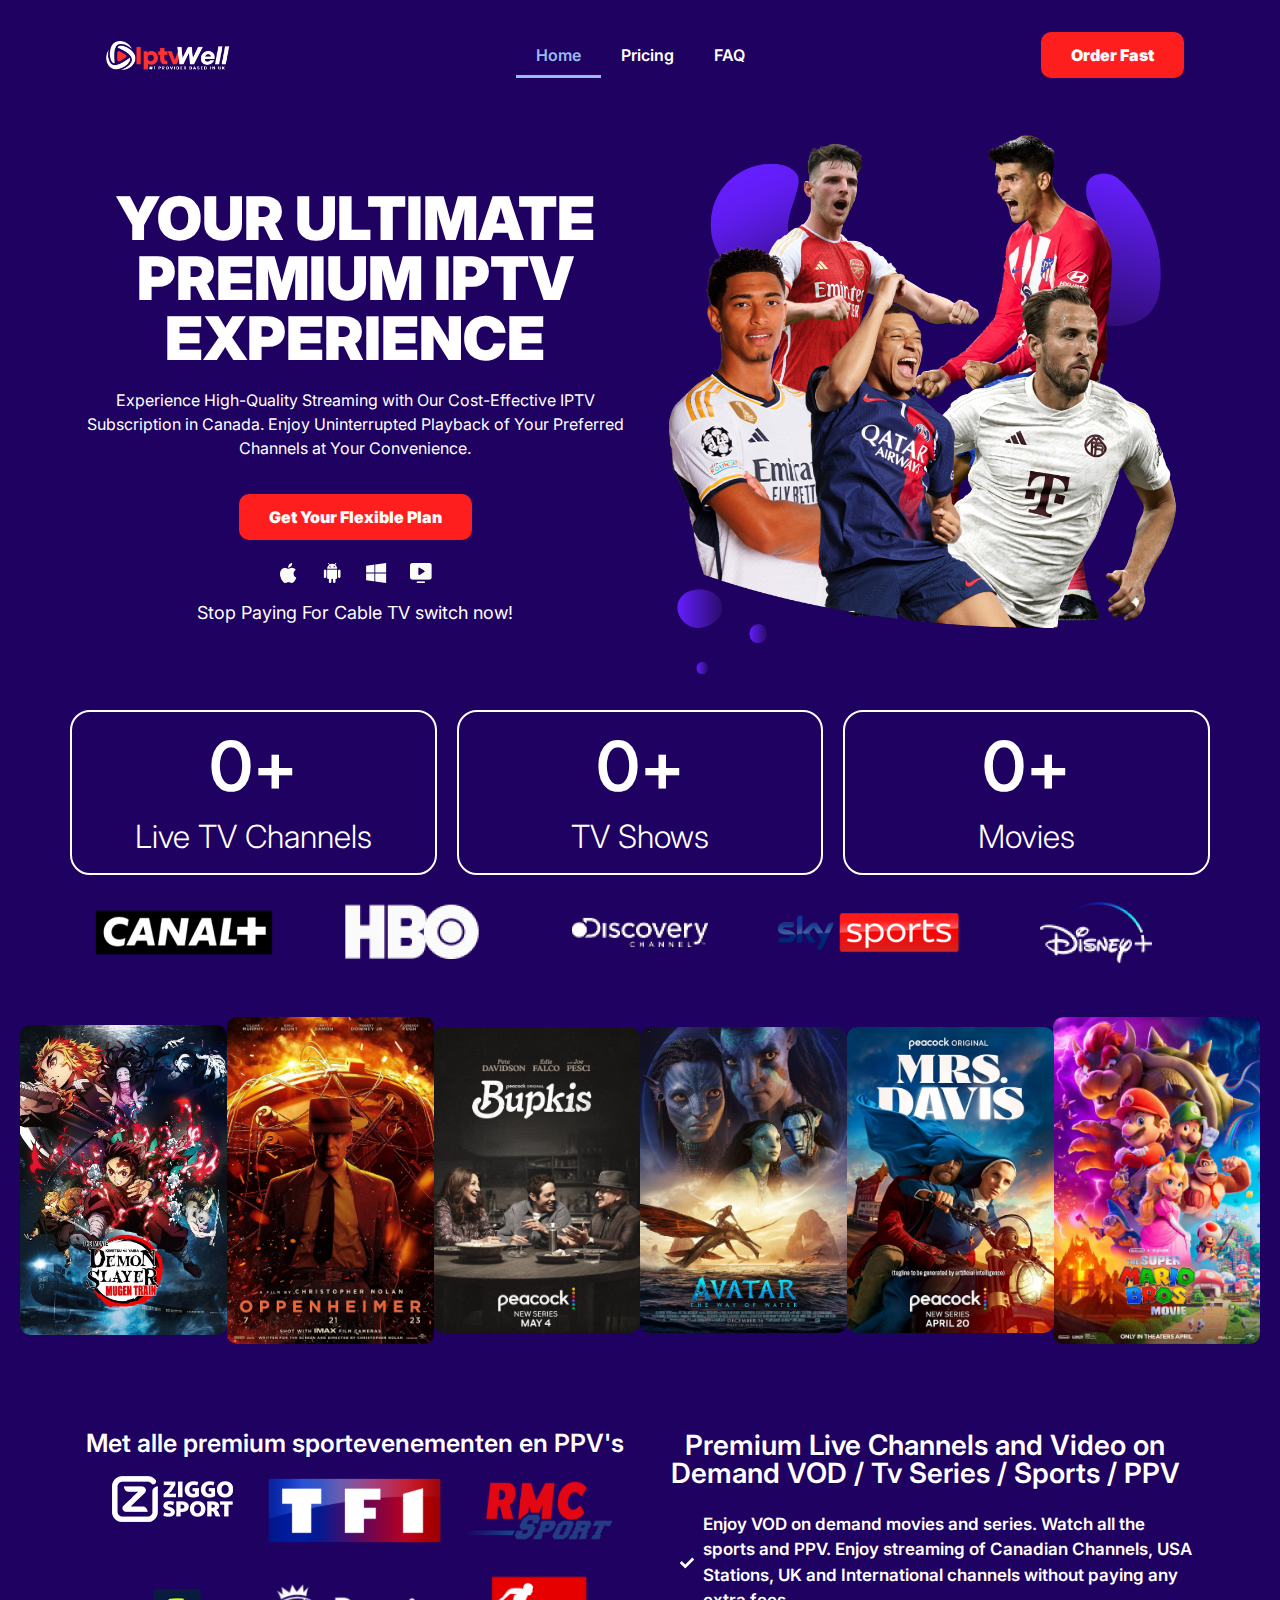
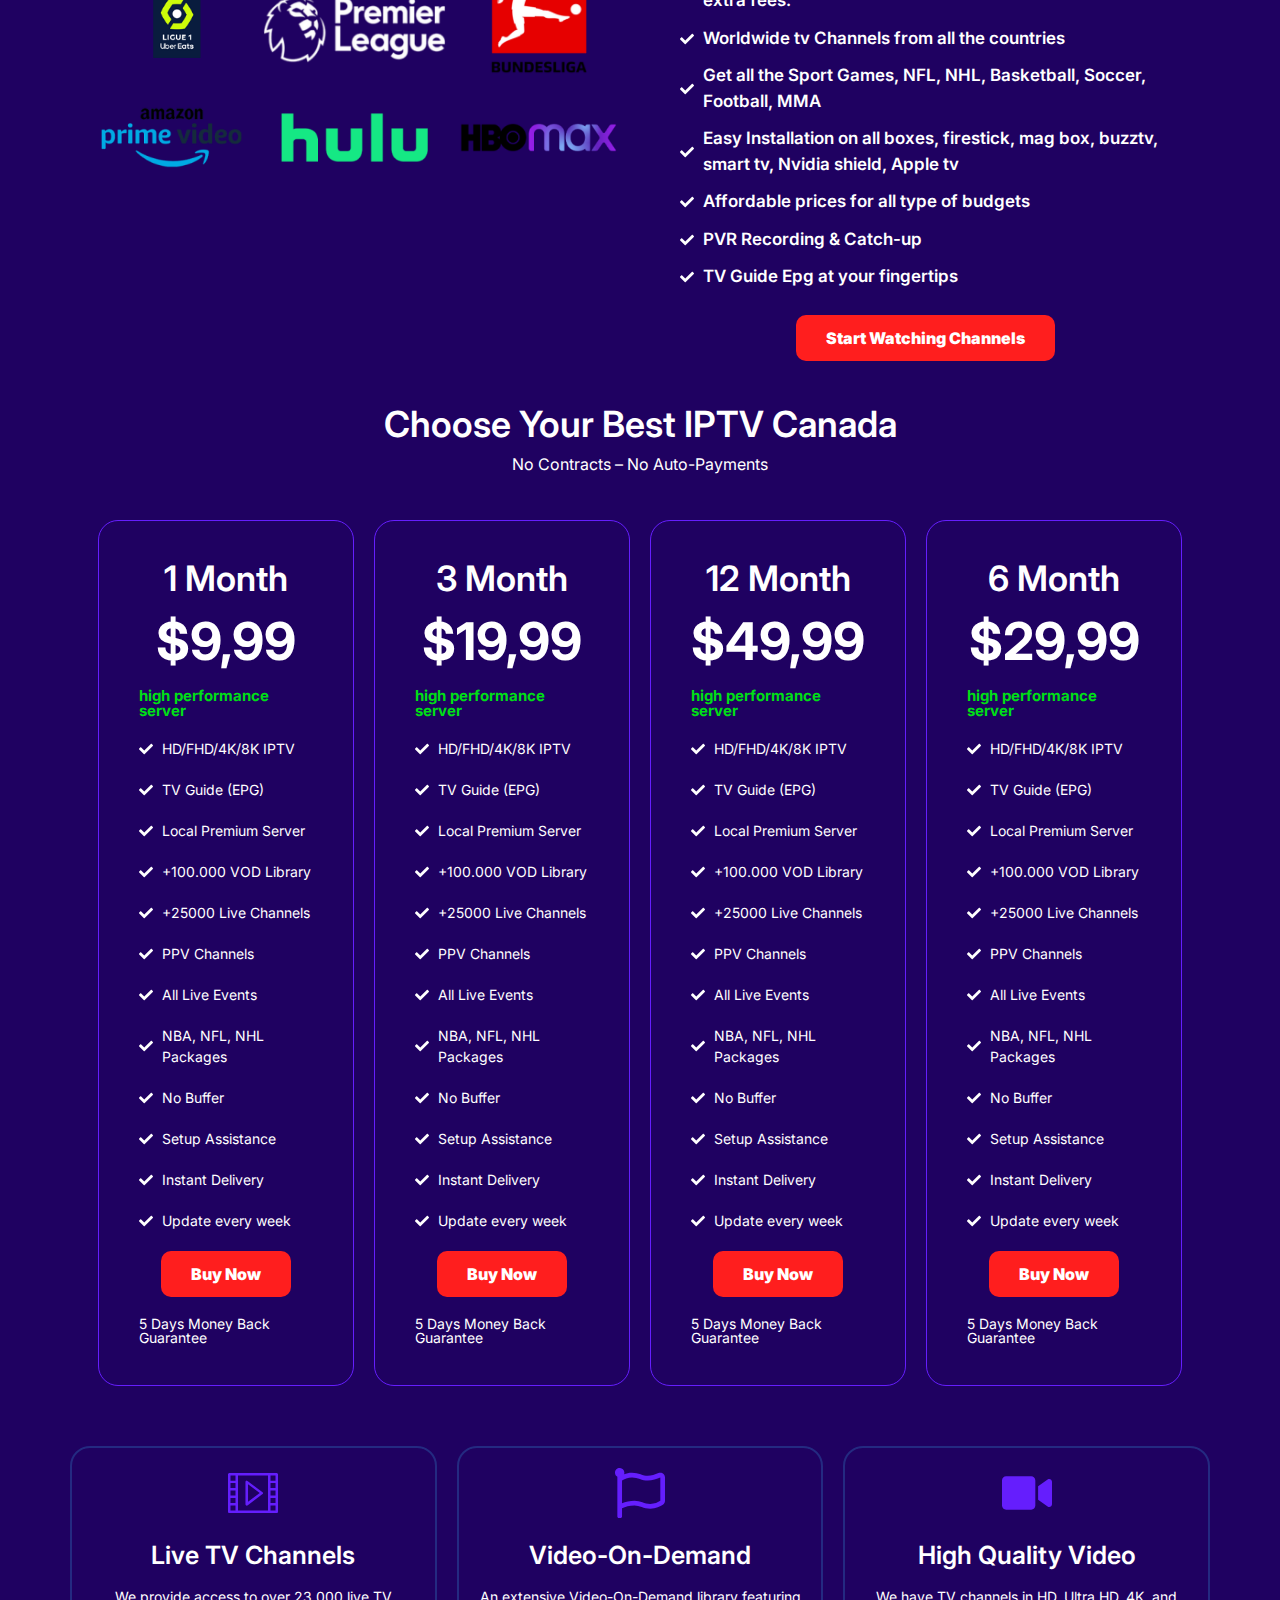
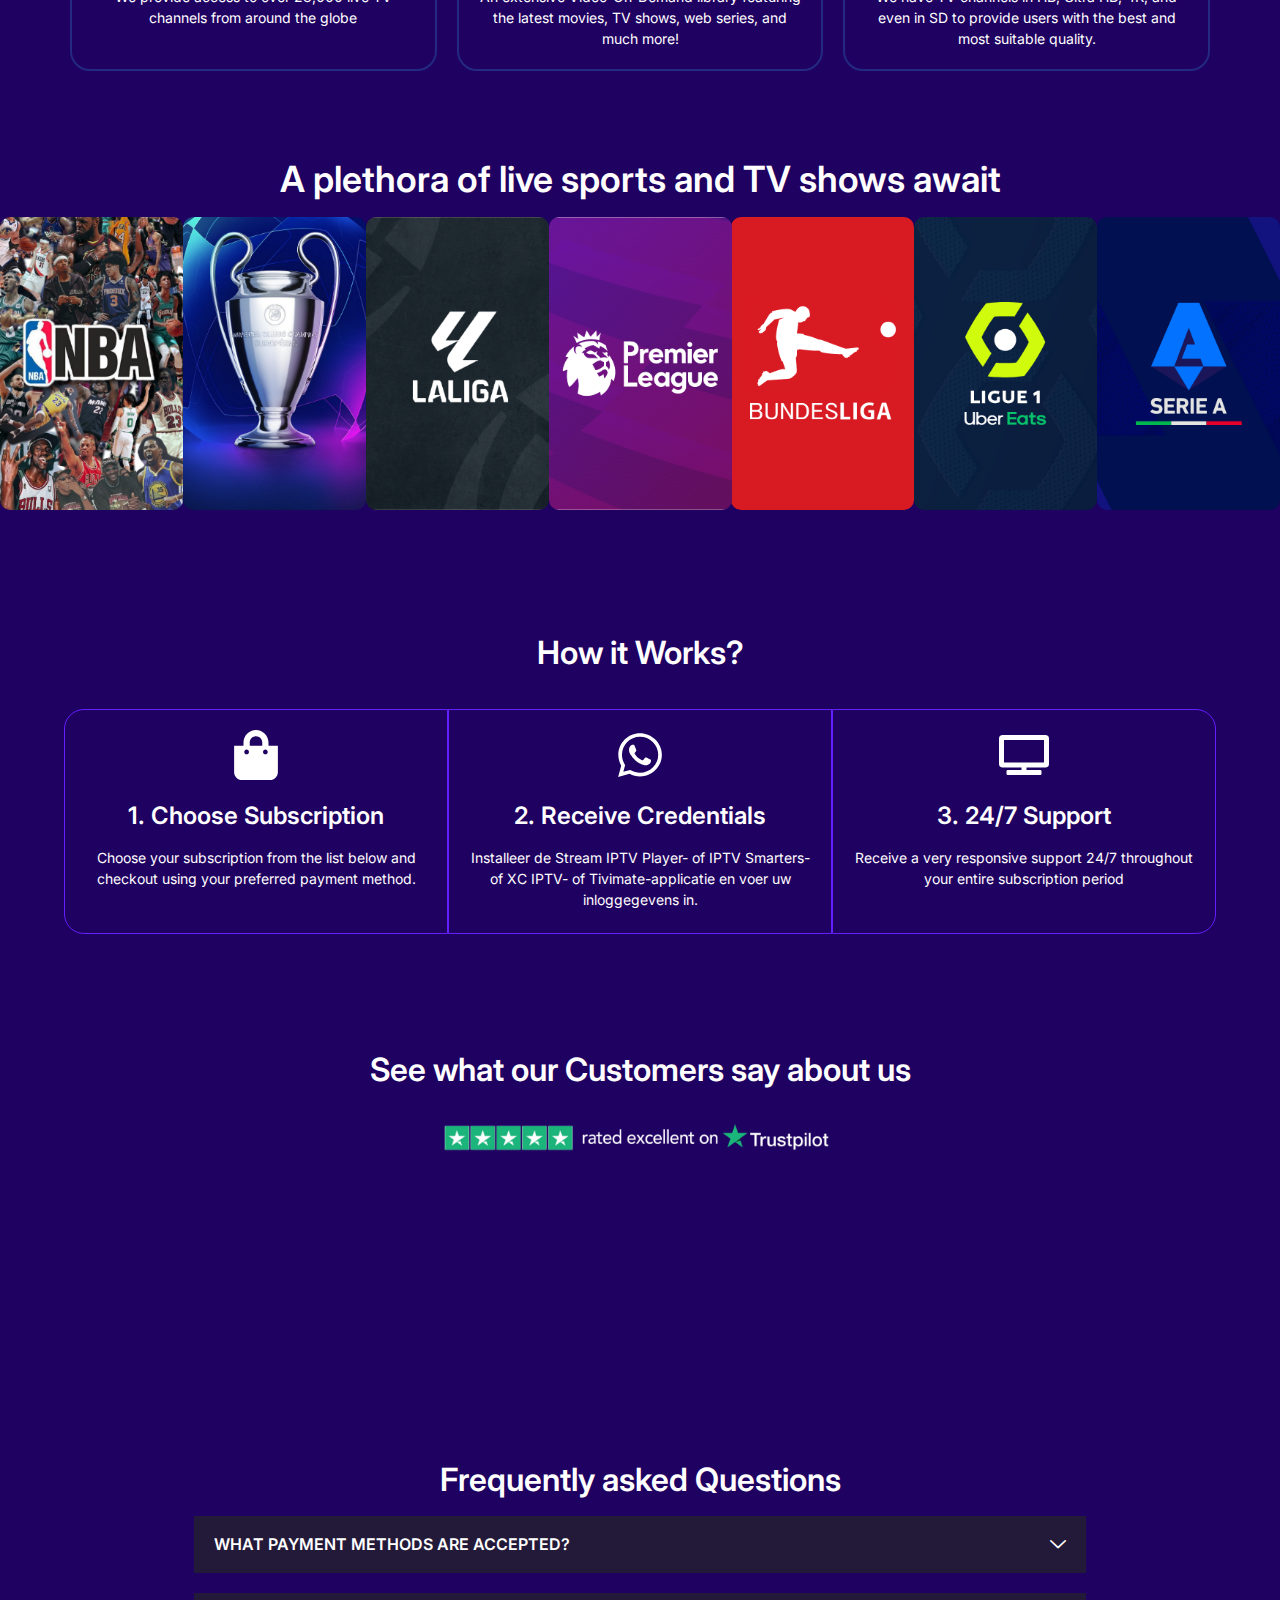
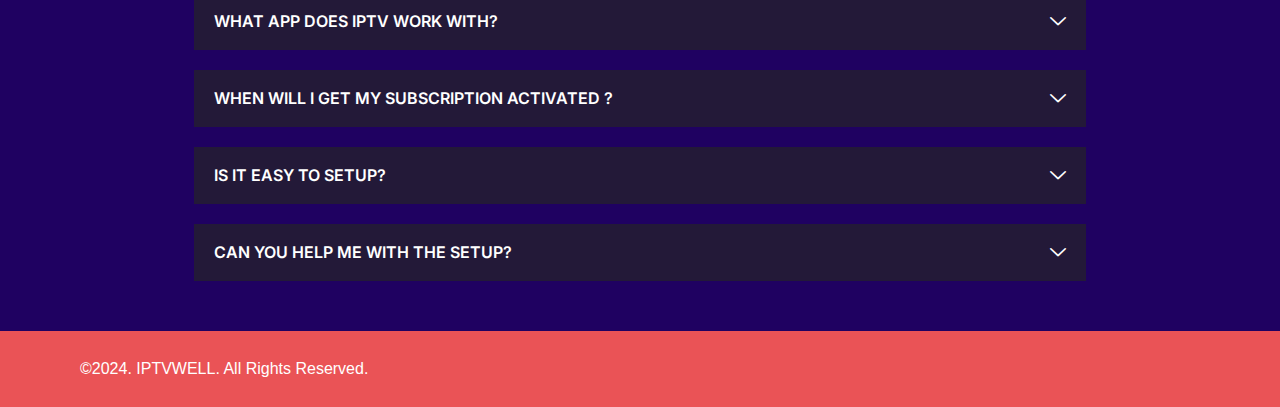
==== commit 396aaf03: "fix thing make it perfect with whatsapp link" ====
--- a/index.html
+++ b/index.html
@@ -1,2584 +1,3021 @@
 <!doctype html>
-<html lang="en-US" prefix="og: https://ogp.me/ns#">
+<html lang="en-US" ">
 
     <head>
-        <meta charset="UTF-8">
-        <meta name="viewport" content="width=device-width, initial-scale=1">
-        <link rel="profile" href="https://gmpg.org/xfn/11">
-
-        <!-- Search Engine Optimization by Rank Math - https://rankmath.com/ -->
-        <title>Home - Iptvwell</title>
-        <meta name="description"
-            content="Experience High-Quality Streaming with Our Cost-Effective IPTV Subscription in Canada. Enjoy Uninterrupted Playback of Your Preferred Channels at Your" />
-        <meta name="robots" content="index, follow, max-snippet:-1, max-video-preview:-1, max-image-preview:large" />
-        <!--<link rel="canonical" href="https://iptvwell.com/demo12/" />-->
-        <meta property="og:locale" content="en_US" />
-        <meta property="og:type" content="website" />
-        <meta property="og:title" content="Home - Iptvwell" />
-        <meta property="og:description"
-            content="Experience High-Quality Streaming with Our Cost-Effective IPTV Subscription in Canada. Enjoy Uninterrupted Playback of Your Preferred Channels at Your" />
-        <meta property="og:url" content="https://iptvwell.com/demo12/" />
-        <meta property="og:site_name" content="Your IPTV" />
-        <meta property="og:updated_time" content="2024-10-17T03:19:03+00:00" />
-        <meta name="twitter:card" content="summary_large_image" />
-        <meta name="twitter:title" content="Home - Iptvwell" />
-        <meta name="twitter:description"
-            content="Experience High-Quality Streaming with Our Cost-Effective IPTV Subscription in Canada. Enjoy Uninterrupted Playback of Your Preferred Channels at Your" />
-        <meta name="twitter:label1" content="Written by" />
-        <meta name="twitter:data1" content="admin" />
-        <meta name="twitter:label2" content="Time to read" />
-        <meta name="twitter:data2" content="4 minutes" />
-        <script type="application/ld+json"
-            class="rank-math-schema">{"@context":"https://schema.org","@graph":[{"@type":["TelevisionStation","Organization"],"@id":"https://iptvwell.com/demo12/#organization","name":"Your IPTV","url":"https://iptvwell.com/demo12","logo":{"@type":"ImageObject","@id":"https://iptvwell.com/demo12/#logo","url":"https://iptvwell.com/demo12/wp-content/uploads/2024/04/Multimedia-Tv-Podcast-Play-Service-Logo-500-x-250-px-copy-150x150.png","contentUrl":"https://iptvwell.com/demo12/wp-content/uploads/2024/04/Multimedia-Tv-Podcast-Play-Service-Logo-500-x-250-px-copy-150x150.png","caption":"Your IPTV","inLanguage":"en-US"},"openingHours":["Monday,Tuesday,Wednesday,Thursday,Friday,Saturday,Sunday 09:00-17:00"],"image":{"@id":"https://iptvwell.com/demo12/#logo"}},{"@type":"WebSite","@id":"https://iptvwell.com/demo12/#website","url":"https://iptvwell.com/demo12","name":"Your IPTV","publisher":{"@id":"https://iptvwell.com/demo12/#organization"},"inLanguage":"en-US","potentialAction":{"@type":"SearchAction","target":"https://iptvwell.com/demo12/?s={search_term_string}","query-input":"required name=search_term_string"}},{"@type":"ImageObject","@id":"https://iptvwell.com/demo12/wp-content/uploads/2024/04/devices-1.webp","url":"https://iptvwell.com/demo12/wp-content/uploads/2024/04/devices-1.webp","width":"200","height":"200","inLanguage":"en-US"},{"@type":"WebPage","@id":"https://iptvwell.com/demo12/#webpage","url":"https://iptvwell.com/demo12/","name":"Home - Iptvwell","datePublished":"2024-10-17T03:08:37+00:00","dateModified":"2024-10-17T03:19:03+00:00","about":{"@id":"https://iptvwell.com/demo12/#organization"},"isPartOf":{"@id":"https://iptvwell.com/demo12/#website"},"primaryImageOfPage":{"@id":"https://iptvwell.com/demo12/wp-content/uploads/2024/04/devices-1.webp"},"inLanguage":"en-US"}]}</script>
-        <!-- /Rank Math WordPress SEO plugin -->
-
-        <link rel="alternate" type="application/rss+xml" title="Iptvwell &raquo; Feed"
-            href="https://iptvwell.com/demo12/feed/" />
-        <link rel="alternate" type="application/rss+xml" title="Iptvwell &raquo; Comments Feed"
-            href="https://iptvwell.com/demo12/comments/feed/" />
-        <script>
-            window._wpemojiSettings = {"baseUrl": "https:\/\/s.w.org\/images\/core\/emoji\/15.0.3\/72x72\/", "ext": ".png", "svgUrl": "https:\/\/s.w.org\/images\/core\/emoji\/15.0.3\/svg\/", "svgExt": ".svg", "source": {"concatemoji": "https:\/\/iptvwell.com\/demo12\/wp-includes\/js\/wp-emoji-release.min.js?ver=6.6.2"}};
-            /*! This file is auto-generated */
-            !function (i, n) {var o, s, e; function c(e) {try {var t = {supportTests: e, timestamp: (new Date).valueOf()}; sessionStorage.setItem(o, JSON.stringify(t))} catch (e) { } } function p(e, t, n) {e.clearRect(0, 0, e.canvas.width, e.canvas.height), e.fillText(t, 0, 0); var t = new Uint32Array(e.getImageData(0, 0, e.canvas.width, e.canvas.height).data), r = (e.clearRect(0, 0, e.canvas.width, e.canvas.height), e.fillText(n, 0, 0), new Uint32Array(e.getImageData(0, 0, e.canvas.width, e.canvas.height).data)); return t.every(function (e, t) {return e === r[t]})} function u(e, t, n) {switch (t) {case "flag": return n(e, "\ud83c\udff3\ufe0f\u200d\u26a7\ufe0f", "\ud83c\udff3\ufe0f\u200b\u26a7\ufe0f") ? !1 : !n(e, "\ud83c\uddfa\ud83c\uddf3", "\ud83c\uddfa\u200b\ud83c\uddf3") && !n(e, "\ud83c\udff4\udb40\udc67\udb40\udc62\udb40\udc65\udb40\udc6e\udb40\udc67\udb40\udc7f", "\ud83c\udff4\u200b\udb40\udc67\u200b\udb40\udc62\u200b\udb40\udc65\u200b\udb40\udc6e\u200b\udb40\udc67\u200b\udb40\udc7f"); case "emoji": return !n(e, "\ud83d\udc26\u200d\u2b1b", "\ud83d\udc26\u200b\u2b1b")}return !1} function f(e, t, n) {var r = "undefined" != typeof WorkerGlobalScope && self instanceof WorkerGlobalScope ? new OffscreenCanvas(300, 150) : i.createElement("canvas"), a = r.getContext("2d", {willReadFrequently: !0}), o = (a.textBaseline = "top", a.font = "600 32px Arial", {}); return e.forEach(function (e) {o[e] = t(a, e, n)}), o} function t(e) {var t = i.createElement("script"); t.src = e, t.defer = !0, i.head.appendChild(t)} "undefined" != typeof Promise && (o = "wpEmojiSettingsSupports", s = ["flag", "emoji"], n.supports = {everything: !0, everythingExceptFlag: !0}, e = new Promise(function (e) {i.addEventListener("DOMContentLoaded", e, {once: !0})}), new Promise(function (t) {var n = function () {try {var e = JSON.parse(sessionStorage.getItem(o)); if ("object" == typeof e && "number" == typeof e.timestamp && (new Date).valueOf() < e.timestamp + 604800 && "object" == typeof e.supportTests) return e.supportTests} catch (e) { } return null}(); if (!n) {if ("undefined" != typeof Worker && "undefined" != typeof OffscreenCanvas && "undefined" != typeof URL && URL.createObjectURL && "undefined" != typeof Blob) try {var e = "postMessage(" + f.toString() + "(" + [JSON.stringify(s), u.toString(), p.toString()].join(",") + "));", r = new Blob([e], {type: "text/javascript"}), a = new Worker(URL.createObjectURL(r), {name: "wpTestEmojiSupports"}); return void (a.onmessage = function (e) {c(n = e.data), a.terminate(), t(n)})} catch (e) { } c(n = f(s, u, p))} t(n)}).then(function (e) {for (var t in e) n.supports[t] = e[t], n.supports.everything = n.supports.everything && n.supports[t], "flag" !== t && (n.supports.everythingExceptFlag = n.supports.everythingExceptFlag && n.supports[t]); n.supports.everythingExceptFlag = n.supports.everythingExceptFlag && !n.supports.flag, n.DOMReady = !1, n.readyCallback = function () {n.DOMReady = !0}}).then(function () {return e}).then(function () {var e; n.supports.everything || (n.readyCallback(), (e = n.source || {}).concatemoji ? t(e.concatemoji) : e.wpemoji && e.twemoji && (t(e.twemoji), t(e.wpemoji)))}))}((window, document), window._wpemojiSettings);
-        </script>
-        <style id='wp-emoji-styles-inline-css'>
-            img.wp-smiley,
-            img.emoji {
-                display: inline !important;
-                border: none !important;
-                box-shadow: none !important;
-                height: 1em !important;
-                width: 1em !important;
-                margin: 0 0.07em !important;
-                vertical-align: -0.1em !important;
-                background: none !important;
-                padding: 0 !important;
+        <meta charset=" UTF-8" />
+<meta name="viewport" content="width=device-width, initial-scale=1" />
+<link rel="profile" href="https://gmpg.org/xfn/11" />
+
+<!-- Search Engine Optimization by Rank Math - https://rankmath.com/ -->
+<title>Home - Iptvhub</title>
+<meta name="description"
+    content="Experience High-Quality Streaming with Our Cost-Effective IPTV Subscription in Canada. Enjoy Uninterrupted Playback of Your Preferred Channels at Your" />
+<meta name="robots" content="index, follow, max-snippet:-1, max-video-preview:-1, max-image-preview:large" />
+<link rel="canonical" href="index.html" />
+<meta property="og:locale" content="en_US" />
+<meta property="og:type" content="website" />
+<meta property="og:title" content="Home - Iptvwell" />
+<meta property="og:description"
+    content="Experience High-Quality Streaming with Our Cost-Effective IPTV Subscription in Canada. Enjoy Uninterrupted Playback of Your Preferred Channels at Your" />
+<meta property="og:url" content="https://iptvwell.com/demo12/" />
+<meta property="og:site_name" content="Your IPTV" />
+<meta property="og:updated_time" content="2024-10-17T03:19:03+00:00" />
+<meta name="twitter:card" content="summary_large_image" />
+<meta name="twitter:title" content="Home - Iptvwell" />
+<meta name="twitter:description"
+    content="Experience High-Quality Streaming with Our Cost-Effective IPTV Subscription in Canada. Enjoy Uninterrupted Playback of Your Preferred Channels at Your" />
+<meta name="twitter:label1" content="Written by" />
+<meta name="twitter:data1" content="admin" />
+<meta name="twitter:label2" content="Time to read" />
+<meta name="twitter:data2" content="4 minutes" />
+<script type="application/ld+json" class="rank-math-schema">
+      {
+        "@context": "https://schema.org",
+        "@graph": [
+          {
+            "@type": ["TelevisionStation", "Organization"],
+            "@id": "https://iptvwell.com/demo12/#organization",
+            "name": "Your IPTV",
+            "url": "https://iptvwell.com/demo12",
+            "logo": {
+              "@type": "ImageObject",
+              "@id": "https://iptvwell.com/demo12/#logo",
+              "url": "https://iptvwell.com/demo12/wp-content/uploads/2024/04/Multimedia-Tv-Podcast-Play-Service-Logo-500-x-250-px-copy-150x150.png",
+              "contentUrl": "https://iptvwell.com/demo12/wp-content/uploads/2024/04/Multimedia-Tv-Podcast-Play-Service-Logo-500-x-250-px-copy-150x150.png",
+              "caption": "Your IPTV",
+              "inLanguage": "en-US"
+            },
+            "openingHours": [
+              "Monday,Tuesday,Wednesday,Thursday,Friday,Saturday,Sunday 09:00-17:00"
+            ],
+            "image": { "@id": "https://iptvwell.com/demo12/#logo" }
+          },
+          {
+            "@type": "WebSite",
+            "@id": "https://iptvwell.com/demo12/#website",
+            "url": "https://iptvwell.com/demo12",
+            "name": "Your IPTV",
+            "publisher": { "@id": "https://iptvwell.com/demo12/#organization" },
+            "inLanguage": "en-US",
+            "potentialAction": {
+              "@type": "SearchAction",
+              "target": "https://iptvwell.com/demo12/?s={search_term_string}",
+              "query-input": "required name=search_term_string"
             }
-        </style>
-        <style id='rank-math-toc-block-style-inline-css'>
-            .wp-block-rank-math-toc-block nav ol {
-                counter-reset: item
+          },
+          {
+            "@type": "ImageObject",
+            "@id": "https://iptvwell.com/demo12/wp-content/uploads/2024/04/devices-1.webp",
+            "url": "https://iptvwell.com/demo12/wp-content/uploads/2024/04/devices-1.webp",
+            "width": "200",
+            "height": "200",
+            "inLanguage": "en-US"
+          },
+          {
+            "@type": "WebPage",
+            "@id": "https://iptvwell.com/demo12/#webpage",
+            "url": "https://iptvwell.com/demo12/",
+            "name": "Home - Iptvwell",
+            "datePublished": "2024-10-17T03:08:37+00:00",
+            "dateModified": "2024-10-17T03:19:03+00:00",
+            "about": { "@id": "https://iptvwell.com/demo12/#organization" },
+            "isPartOf": { "@id": "https://iptvwell.com/demo12/#website" },
+            "primaryImageOfPage": {
+              "@id": "https://iptvwell.com/demo12/wp-content/uploads/2024/04/devices-1.webp"
+            },
+            "inLanguage": "en-US"
+          }
+        ]
+      }
+    </script>
+<!-- /Rank Math WordPress SEO plugin -->
+
+<link rel="alternate" type="application/rss+xml" title="Iptvwell &raquo; Feed" href="feed/index.html" />
+<link rel="alternate" type="application/rss+xml" title="Iptvwell &raquo; Comments Feed"
+    href="comments/feed/index.html" />
+<script>
+    window._wpemojiSettings = {
+        baseUrl: 'https:\/\/s.w.org\/images\/core\/emoji\/15.0.3\/72x72\/',
+        ext: '.png',
+        svgUrl: 'https:\/\/s.w.org\/images\/core\/emoji\/15.0.3\/svg\/',
+        svgExt: '.svg',
+        source: {
+            concatemoji:
+                'https:\/\/iptvwell.com\/demo12\/wp-includes\/js\/wp-emoji-release.min.js?ver=6.6.2',
+        },
+    };
+    /*! This file is auto-generated */
+    !(function (i, n) {
+        var o, s, e;
+        function c(e) {
+            try {
+                var t = {supportTests: e, timestamp: new Date().valueOf()};
+                sessionStorage.setItem(o, JSON.stringify(t));
+            } catch (e) { }
+        }
+        function p(e, t, n) {
+            e.clearRect(0, 0, e.canvas.width, e.canvas.height),
+                e.fillText(t, 0, 0);
+            var t = new Uint32Array(
+                e.getImageData(0, 0, e.canvas.width, e.canvas.height).data,
+            ),
+                r =
+                    (e.clearRect(0, 0, e.canvas.width, e.canvas.height),
+                        e.fillText(n, 0, 0),
+                        new Uint32Array(
+                            e.getImageData(0, 0, e.canvas.width, e.canvas.height).data,
+                        ));
+            return t.every(function (e, t) {
+                return e === r[t];
+            });
+        }
+        function u(e, t, n) {
+            switch (t) {
+                case 'flag':
+                    return n(
+                        e,
+                        '\ud83c\udff3\ufe0f\u200d\u26a7\ufe0f',
+                        '\ud83c\udff3\ufe0f\u200b\u26a7\ufe0f',
+                    )
+                        ? !1
+                        : !n(
+                            e,
+                            '\ud83c\uddfa\ud83c\uddf3',
+                            '\ud83c\uddfa\u200b\ud83c\uddf3',
+                        ) &&
+                        !n(
+                            e,
+                            '\ud83c\udff4\udb40\udc67\udb40\udc62\udb40\udc65\udb40\udc6e\udb40\udc67\udb40\udc7f',
+                            '\ud83c\udff4\u200b\udb40\udc67\u200b\udb40\udc62\u200b\udb40\udc65\u200b\udb40\udc6e\u200b\udb40\udc67\u200b\udb40\udc7f',
+                        );
+                case 'emoji':
+                    return !n(
+                        e,
+                        '\ud83d\udc26\u200d\u2b1b',
+                        '\ud83d\udc26\u200b\u2b1b',
+                    );
             }
-
-            .wp-block-rank-math-toc-block nav ol li {
-                display: block
-            }
-
-            .wp-block-rank-math-toc-block nav ol li:before {
-                content: counters(item, ".") ". ";
-                counter-increment: item
-            }
-        </style>
-        <style id='joinchat-button-style-inline-css'>
-            .wp-block-joinchat-button {
-                border: none !important;
-                text-align: center
-            }
-
-            .wp-block-joinchat-button figure {
-                display: table;
-                margin: 0 auto;
-                padding: 0
-            }
-
-            .wp-block-joinchat-button figcaption {
-                font: normal normal 400 .6em/2em var(--wp--preset--font-family--system-font, sans-serif);
-                margin: 0;
-                padding: 0
-            }
-
-            .wp-block-joinchat-button .joinchat-button__qr {
-                background-color: #fff;
-                border: 6px solid #25d366;
-                border-radius: 30px;
-                box-sizing: content-box;
-                display: block;
-                height: 200px;
-                margin: auto;
-                overflow: hidden;
-                padding: 10px;
-                width: 200px
-            }
-
-            .wp-block-joinchat-button .joinchat-button__qr canvas,
-            .wp-block-joinchat-button .joinchat-button__qr img {
-                display: block;
-                margin: auto
-            }
-
-            .wp-block-joinchat-button .joinchat-button__link {
-                align-items: center;
-                background-color: #25d366;
-                border: 6px solid #25d366;
-                border-radius: 30px;
-                display: inline-flex;
-                flex-flow: row nowrap;
-                justify-content: center;
-                line-height: 1.25em;
-                margin: 0 auto;
-                text-decoration: none
-            }
-
-            .wp-block-joinchat-button .joinchat-button__link:before {
-                background: transparent var(--joinchat-ico) no-repeat center;
-                background-size: 100%;
-                content: "";
-                display: block;
-                height: 1.5em;
-                margin: -.75em .75em -.75em 0;
-                width: 1.5em
-            }
-
-            .wp-block-joinchat-button figure+.joinchat-button__link {
-                margin-top: 10px
-            }
-
-            @media (orientation:landscape)and (min-height:481px),
-            (orientation:portrait)and (min-width:481px) {
-                .wp-block-joinchat-button.joinchat-button--qr-only figure+.joinchat-button__link {
-                    display: none
-                }
-            }
-
-            @media (max-width:480px),
-            (orientation:landscape)and (max-height:480px) {
-                .wp-block-joinchat-button figure {
-                    display: none
-                }
-            }
-        </style>
-        <style id='classic-theme-styles-inline-css'>
-            /*! This file is auto-generated */
-            .wp-block-button__link {
-                color: #fff;
-                background-color: #32373c;
-                border-radius: 9999px;
-                box-shadow: none;
-                text-decoration: none;
-                padding: calc(.667em + 2px) calc(1.333em + 2px);
-                font-size: 1.125em
-            }
-
-            .wp-block-file__button {
-                background: #32373c;
-                color: #fff;
-                text-decoration: none
-            }
-        </style>
-        <style id='global-styles-inline-css'>
-            :root {
-                --wp--preset--aspect-ratio--square: 1;
-                --wp--preset--aspect-ratio--4-3: 4/3;
-                --wp--preset--aspect-ratio--3-4: 3/4;
-                --wp--preset--aspect-ratio--3-2: 3/2;
-                --wp--preset--aspect-ratio--2-3: 2/3;
-                --wp--preset--aspect-ratio--16-9: 16/9;
-                --wp--preset--aspect-ratio--9-16: 9/16;
-                --wp--preset--color--black: #000000;
-                --wp--preset--color--cyan-bluish-gray: #abb8c3;
-                --wp--preset--color--white: #ffffff;
-                --wp--preset--color--pale-pink: #f78da7;
-                --wp--preset--color--vivid-red: #cf2e2e;
-                --wp--preset--color--luminous-vivid-orange: #ff6900;
-                --wp--preset--color--luminous-vivid-amber: #fcb900;
-                --wp--preset--color--light-green-cyan: #7bdcb5;
-                --wp--preset--color--vivid-green-cyan: #00d084;
-                --wp--preset--color--pale-cyan-blue: #8ed1fc;
-                --wp--preset--color--vivid-cyan-blue: #0693e3;
-                --wp--preset--color--vivid-purple: #9b51e0;
-                --wp--preset--gradient--vivid-cyan-blue-to-vivid-purple: linear-gradient(135deg, rgba(6, 147, 227, 1) 0%, rgb(155, 81, 224) 100%);
-                --wp--preset--gradient--light-green-cyan-to-vivid-green-cyan: linear-gradient(135deg, rgb(122, 220, 180) 0%, rgb(0, 208, 130) 100%);
-                --wp--preset--gradient--luminous-vivid-amber-to-luminous-vivid-orange: linear-gradient(135deg, rgba(252, 185, 0, 1) 0%, rgba(255, 105, 0, 1) 100%);
-                --wp--preset--gradient--luminous-vivid-orange-to-vivid-red: linear-gradient(135deg, rgba(255, 105, 0, 1) 0%, rgb(207, 46, 46) 100%);
-                --wp--preset--gradient--very-light-gray-to-cyan-bluish-gray: linear-gradient(135deg, rgb(238, 238, 238) 0%, rgb(169, 184, 195) 100%);
-                --wp--preset--gradient--cool-to-warm-spectrum: linear-gradient(135deg, rgb(74, 234, 220) 0%, rgb(151, 120, 209) 20%, rgb(207, 42, 186) 40%, rgb(238, 44, 130) 60%, rgb(251, 105, 98) 80%, rgb(254, 248, 76) 100%);
-                --wp--preset--gradient--blush-light-purple: linear-gradient(135deg, rgb(255, 206, 236) 0%, rgb(152, 150, 240) 100%);
-                --wp--preset--gradient--blush-bordeaux: linear-gradient(135deg, rgb(254, 205, 165) 0%, rgb(254, 45, 45) 50%, rgb(107, 0, 62) 100%);
-                --wp--preset--gradient--luminous-dusk: linear-gradient(135deg, rgb(255, 203, 112) 0%, rgb(199, 81, 192) 50%, rgb(65, 88, 208) 100%);
-                --wp--preset--gradient--pale-ocean: linear-gradient(135deg, rgb(255, 245, 203) 0%, rgb(182, 227, 212) 50%, rgb(51, 167, 181) 100%);
-                --wp--preset--gradient--electric-grass: linear-gradient(135deg, rgb(202, 248, 128) 0%, rgb(113, 206, 126) 100%);
-                --wp--preset--gradient--midnight: linear-gradient(135deg, rgb(2, 3, 129) 0%, rgb(40, 116, 252) 100%);
-                --wp--preset--font-size--small: 13px;
-                --wp--preset--font-size--medium: 20px;
-                --wp--preset--font-size--large: 36px;
-                --wp--preset--font-size--x-large: 42px;
-                --wp--preset--spacing--20: 0.44rem;
-                --wp--preset--spacing--30: 0.67rem;
-                --wp--preset--spacing--40: 1rem;
-                --wp--preset--spacing--50: 1.5rem;
-                --wp--preset--spacing--60: 2.25rem;
-                --wp--preset--spacing--70: 3.38rem;
-                --wp--preset--spacing--80: 5.06rem;
-                --wp--preset--shadow--natural: 6px 6px 9px rgba(0, 0, 0, 0.2);
-                --wp--preset--shadow--deep: 12px 12px 50px rgba(0, 0, 0, 0.4);
-                --wp--preset--shadow--sharp: 6px 6px 0px rgba(0, 0, 0, 0.2);
-                --wp--preset--shadow--outlined: 6px 6px 0px -3px rgba(255, 255, 255, 1), 6px 6px rgba(0, 0, 0, 1);
-                --wp--preset--shadow--crisp: 6px 6px 0px rgba(0, 0, 0, 1);
-            }
-
-            :where(.is-layout-flex) {
-                gap: 0.5em;
-            }
-
-            :where(.is-layout-grid) {
-                gap: 0.5em;
-            }
-
-            body .is-layout-flex {
-                display: flex;
-            }
-
-            .is-layout-flex {
-                flex-wrap: wrap;
-                align-items: center;
-            }
-
-            .is-layout-flex> :is(*, div) {
-                margin: 0;
-            }
-
-            body .is-layout-grid {
-                display: grid;
-            }
-
-            .is-layout-grid> :is(*, div) {
-                margin: 0;
-            }
-
-            :where(.wp-block-columns.is-layout-flex) {
-                gap: 2em;
-            }
-
-            :where(.wp-block-columns.is-layout-grid) {
-                gap: 2em;
-            }
-
-            :where(.wp-block-post-template.is-layout-flex) {
-                gap: 1.25em;
-            }
-
-            :where(.wp-block-post-template.is-layout-grid) {
-                gap: 1.25em;
-            }
-
-            .has-black-color {
-                color: var(--wp--preset--color--black) !important;
-            }
-
-            .has-cyan-bluish-gray-color {
-                color: var(--wp--preset--color--cyan-bluish-gray) !important;
-            }
-
-            .has-white-color {
-                color: var(--wp--preset--color--white) !important;
-            }
-
-            .has-pale-pink-color {
-                color: var(--wp--preset--color--pale-pink) !important;
-            }
-
-            .has-vivid-red-color {
-                color: var(--wp--preset--color--vivid-red) !important;
-            }
-
-            .has-luminous-vivid-orange-color {
-                color: var(--wp--preset--color--luminous-vivid-orange) !important;
-            }
-
-            .has-luminous-vivid-amber-color {
-                color: var(--wp--preset--color--luminous-vivid-amber) !important;
-            }
-
-            .has-light-green-cyan-color {
-                color: var(--wp--preset--color--light-green-cyan) !important;
-            }
-
-            .has-vivid-green-cyan-color {
-                color: var(--wp--preset--color--vivid-green-cyan) !important;
-            }
-
-            .has-pale-cyan-blue-color {
-                color: var(--wp--preset--color--pale-cyan-blue) !important;
-            }
-
-            .has-vivid-cyan-blue-color {
-                color: var(--wp--preset--color--vivid-cyan-blue) !important;
-            }
-
-            .has-vivid-purple-color {
-                color: var(--wp--preset--color--vivid-purple) !important;
-            }
-
-            .has-black-background-color {
-                background-color: var(--wp--preset--color--black) !important;
-            }
-
-            .has-cyan-bluish-gray-background-color {
-                background-color: var(--wp--preset--color--cyan-bluish-gray) !important;
-            }
-
-            .has-white-background-color {
-                background-color: var(--wp--preset--color--white) !important;
-            }
-
-            .has-pale-pink-background-color {
-                background-color: var(--wp--preset--color--pale-pink) !important;
-            }
-
-            .has-vivid-red-background-color {
-                background-color: var(--wp--preset--color--vivid-red) !important;
-            }
-
-            .has-luminous-vivid-orange-background-color {
-                background-color: var(--wp--preset--color--luminous-vivid-orange) !important;
-            }
-
-            .has-luminous-vivid-amber-background-color {
-                background-color: var(--wp--preset--color--luminous-vivid-amber) !important;
-            }
-
-            .has-light-green-cyan-background-color {
-                background-color: var(--wp--preset--color--light-green-cyan) !important;
-            }
-
-            .has-vivid-green-cyan-background-color {
-                background-color: var(--wp--preset--color--vivid-green-cyan) !important;
-            }
-
-            .has-pale-cyan-blue-background-color {
-                background-color: var(--wp--preset--color--pale-cyan-blue) !important;
-            }
-
-            .has-vivid-cyan-blue-background-color {
-                background-color: var(--wp--preset--color--vivid-cyan-blue) !important;
-            }
-
-            .has-vivid-purple-background-color {
-                background-color: var(--wp--preset--color--vivid-purple) !important;
-            }
-
-            .has-black-border-color {
-                border-color: var(--wp--preset--color--black) !important;
-            }
-
-            .has-cyan-bluish-gray-border-color {
-                border-color: var(--wp--preset--color--cyan-bluish-gray) !important;
-            }
-
-            .has-white-border-color {
-                border-color: var(--wp--preset--color--white) !important;
-            }
-
-            .has-pale-pink-border-color {
-                border-color: var(--wp--preset--color--pale-pink) !important;
-            }
-
-            .has-vivid-red-border-color {
-                border-color: var(--wp--preset--color--vivid-red) !important;
-            }
-
-            .has-luminous-vivid-orange-border-color {
-                border-color: var(--wp--preset--color--luminous-vivid-orange) !important;
-            }
-
-            .has-luminous-vivid-amber-border-color {
-                border-color: var(--wp--preset--color--luminous-vivid-amber) !important;
-            }
-
-            .has-light-green-cyan-border-color {
-                border-color: var(--wp--preset--color--light-green-cyan) !important;
-            }
-
-            .has-vivid-green-cyan-border-color {
-                border-color: var(--wp--preset--color--vivid-green-cyan) !important;
-            }
-
-            .has-pale-cyan-blue-border-color {
-                border-color: var(--wp--preset--color--pale-cyan-blue) !important;
-            }
-
-            .has-vivid-cyan-blue-border-color {
-                border-color: var(--wp--preset--color--vivid-cyan-blue) !important;
-            }
-
-            .has-vivid-purple-border-color {
-                border-color: var(--wp--preset--color--vivid-purple) !important;
-            }
-
-            .has-vivid-cyan-blue-to-vivid-purple-gradient-background {
-                background: var(--wp--preset--gradient--vivid-cyan-blue-to-vivid-purple) !important;
-            }
-
-            .has-light-green-cyan-to-vivid-green-cyan-gradient-background {
-                background: var(--wp--preset--gradient--light-green-cyan-to-vivid-green-cyan) !important;
-            }
-
-            .has-luminous-vivid-amber-to-luminous-vivid-orange-gradient-background {
-                background: var(--wp--preset--gradient--luminous-vivid-amber-to-luminous-vivid-orange) !important;
-            }
-
-            .has-luminous-vivid-orange-to-vivid-red-gradient-background {
-                background: var(--wp--preset--gradient--luminous-vivid-orange-to-vivid-red) !important;
-            }
-
-            .has-very-light-gray-to-cyan-bluish-gray-gradient-background {
-                background: var(--wp--preset--gradient--very-light-gray-to-cyan-bluish-gray) !important;
-            }
-
-            .has-cool-to-warm-spectrum-gradient-background {
-                background: var(--wp--preset--gradient--cool-to-warm-spectrum) !important;
-            }
-
-            .has-blush-light-purple-gradient-background {
-                background: var(--wp--preset--gradient--blush-light-purple) !important;
-            }
-
-            .has-blush-bordeaux-gradient-background {
-                background: var(--wp--preset--gradient--blush-bordeaux) !important;
-            }
-
-            .has-luminous-dusk-gradient-background {
-                background: var(--wp--preset--gradient--luminous-dusk) !important;
-            }
-
-            .has-pale-ocean-gradient-background {
-                background: var(--wp--preset--gradient--pale-ocean) !important;
-            }
-
-            .has-electric-grass-gradient-background {
-                background: var(--wp--preset--gradient--electric-grass) !important;
-            }
-
-            .has-midnight-gradient-background {
-                background: var(--wp--preset--gradient--midnight) !important;
-            }
-
-            .has-small-font-size {
-                font-size: var(--wp--preset--font-size--small) !important;
-            }
-
-            .has-medium-font-size {
-                font-size: var(--wp--preset--font-size--medium) !important;
-            }
-
-            .has-large-font-size {
-                font-size: var(--wp--preset--font-size--large) !important;
-            }
-
-            .has-x-large-font-size {
-                font-size: var(--wp--preset--font-size--x-large) !important;
-            }
-
-            :where(.wp-block-post-template.is-layout-flex) {
-                gap: 1.25em;
-            }
-
-            :where(.wp-block-post-template.is-layout-grid) {
-                gap: 1.25em;
-            }
-
-            :where(.wp-block-columns.is-layout-flex) {
-                gap: 2em;
-            }
-
-            :where(.wp-block-columns.is-layout-grid) {
-                gap: 2em;
-            }
-
-            :root :where(.wp-block-pullquote) {
-                font-size: 1.5em;
-                line-height: 1.6;
-            }
-        </style>
-        <link rel='stylesheet' id='hello-elementor-css'
-            href='https://iptvwell.com/demo12/wp-content/themes/hello-elementor/style.min.css?ver=3.1.1' media='all' />
-        <link rel='stylesheet' id='hello-elementor-theme-style-css'
-            href='https://iptvwell.com/demo12/wp-content/themes/hello-elementor/theme.min.css?ver=3.1.1' media='all' />
-        <link rel='stylesheet' id='hello-elementor-header-footer-css' href='assets/css/header-footer.min.css'
-            media='all' />
-        <link rel='stylesheet' id='elementor-frontend-css'
-            href='https://iptvwell.com/demo12/wp-content/plugins/elementor/assets/css/frontend.min.css?ver=3.25.5'
-            media='all' />
-        <link rel='stylesheet' id='elementor-post-8-css'
-            href='https://iptvwell.com/demo12/wp-content/uploads/elementor/css/post-8.css?ver=1730663820' media='all' />
-        <link rel='stylesheet' id='swiper-css'
-            href='https://iptvwell.com/demo12/wp-content/plugins/elementor/assets/lib/swiper/v8/css/swiper.min.css?ver=8.4.5'
-            media='all' />
-        <link rel='stylesheet' id='e-swiper-css'
-            href='https://iptvwell.com/demo12/wp-content/plugins/elementor/assets/css/conditionals/e-swiper.min.css?ver=3.25.5'
-            media='all' />
-        <link rel='stylesheet' id='elementor-pro-css'
-            href='https://iptvwell.com/demo12/wp-content/plugins/elementor-pro/assets/css/frontend.min.css?ver=3.21.3'
-            media='all' />
-        <link rel='stylesheet' id='cotton-css'
-            href='https://iptvwell.com/demo12/wp-content/plugins/elementskit/modules/mouse-cursor/assets/css/style.css?ver=3.6.3'
-            media='all' />
-        <link rel='stylesheet' id='widget-heading-css'
-            href='https://iptvwell.com/demo12/wp-content/plugins/elementor/assets/css/widget-heading.min.css?ver=3.25.5'
-            media='all' />
-        <link rel='stylesheet' id='widget-text-editor-css'
-            href='https://iptvwell.com/demo12/wp-content/plugins/elementor/assets/css/widget-text-editor.min.css?ver=3.25.5'
-            media='all' />
-        <link rel='stylesheet' id='widget-image-css'
-            href='https://iptvwell.com/demo12/wp-content/plugins/elementor/assets/css/widget-image.min.css?ver=3.25.5'
-            media='all' />
-        <link rel='stylesheet' id='widget-counter-css'
-            href='https://iptvwell.com/demo12/wp-content/plugins/elementor/assets/css/widget-counter.min.css?ver=3.25.5'
-            media='all' />
-        <link rel='stylesheet' id='widget-image-carousel-css'
-            href='https://iptvwell.com/demo12/wp-content/plugins/elementor/assets/css/widget-image-carousel.min.css?ver=3.25.5'
-            media='all' />
-        <link rel='stylesheet' id='widget-icon-list-css'
-            href='https://iptvwell.com/demo12/wp-content/plugins/elementor/assets/css/widget-icon-list.min.css?ver=3.25.5'
-            media='all' />
-        <link rel='stylesheet' id='widget-icon-box-css'
-            href='https://iptvwell.com/demo12/wp-content/plugins/elementor/assets/css/widget-icon-box.min.css?ver=3.25.5'
-            media='all' />
-        <link rel='stylesheet' id='widget-toggle-css'
-            href='https://iptvwell.com/demo12/wp-content/plugins/elementor/assets/css/widget-toggle.min.css?ver=3.25.5'
-            media='all' />
-        <link rel="stylesheet" id="elementor-post-574-css" href="assets/css/post-574.css" media="all" />
-        <link rel='stylesheet' id='elementor-post-468-css'
-            href='https://iptvwell.com/demo12/wp-content/uploads/elementor/css/post-468.css?ver=1730663821'
-            media='all' />
-        <link rel='stylesheet' id='elementor-post-426-css' href='assets/css/post-426.css' media='all' />
-        <link rel='stylesheet' id='elementor-icons-ekiticons-css'
-            href='https://iptvwell.com/demo12/wp-content/plugins/elementskit-lite/modules/elementskit-icon-pack/assets/css/ekiticons.css?ver=3.3.1'
-            media='all' />
-        <link rel='stylesheet' id='elementskit-parallax-style-css'
-            href='https://iptvwell.com/demo12/wp-content/plugins/elementskit/modules/parallax/assets/css/style.css?ver=3.6.3'
-            media='all' />
-        <link rel='stylesheet' id='joinchat-css'
-            href='https://iptvwell.com/demo12/wp-content/plugins/creame-whatsapp-me/public/css/joinchat.min.css?ver=5.1.8'
-            media='all' />
-        <link rel='stylesheet' id='ekit-widget-styles-css'
-            href='https://iptvwell.com/demo12/wp-content/plugins/elementskit-lite/widgets/init/assets/css/widget-styles.css?ver=3.3.1'
-            media='all' />
-        <link rel='stylesheet' id='ekit-widget-styles-pro-css'
-            href='https://iptvwell.com/demo12/wp-content/plugins/elementskit/widgets/init/assets/css/widget-styles-pro.css?ver=3.6.3'
-            media='all' />
-        <link rel='stylesheet' id='ekit-responsive-css'
-            href='https://iptvwell.com/demo12/wp-content/plugins/elementskit-lite/widgets/init/assets/css/responsive.css?ver=3.3.1'
-            media='all' />
-        <link rel='stylesheet' id='google-fonts-1-css'
-            href='https://fonts.googleapis.com/css?family=Inter%3A100%2C100italic%2C200%2C200italic%2C300%2C300italic%2C400%2C400italic%2C500%2C500italic%2C600%2C600italic%2C700%2C700italic%2C800%2C800italic%2C900%2C900italic%7CLato%3A100%2C100italic%2C200%2C200italic%2C300%2C300italic%2C400%2C400italic%2C500%2C500italic%2C600%2C600italic%2C700%2C700italic%2C800%2C800italic%2C900%2C900italic&#038;display=auto&#038;ver=6.6.2'
-            media='all' />
-        <link rel="stylesheet" href="https://cdnjs.cloudflare.com/ajax/libs/font-awesome/6.0.0-beta3/css/all.min.css">
-        <link rel="preconnect" href="https://fonts.gstatic.com/" crossorigin>
-        <script src="https://iptvwell.com/demo12/wp-includes/js/jquery/jquery.min.js?ver=3.7.1"
-            id="jquery-core-js"></script>
-        <script src="https://iptvwell.com/demo12/wp-includes/js/jquery/jquery-migrate.min.js?ver=3.4.1"
-            id="jquery-migrate-js"></script>
-        <script
-            src="https://iptvwell.com/demo12/wp-content/plugins/elementskit/modules/parallax/assets/js/jarallax.js?ver=3.6.3"
-            id="jarallax-js"></script>
-        <link rel="https://api.w.org/" href="https://iptvwell.com/demo12/wp-json/" />
-        <link rel="alternate" title="JSON" type="application/json"
-            href="https://iptvwell.com/demo12/wp-json/wp/v2/pages/574" />
-        <link rel="EditURI" type="application/rsd+xml" title="RSD" href="https://iptvwell.com/demo12/xmlrpc.php?rsd" />
-        <meta name="generator" content="WordPress 6.6.2" />
-        <link rel='shortlink' href='https://iptvwell.com/demo12/' />
-        <link rel="alternate" title="oEmbed (JSON)" type="application/json+oembed"
-            href="https://iptvwell.com/demo12/wp-json/oembed/1.0/embed?url=https%3A%2F%2Fiptvwell.com%2Fdemo12%2F" />
-        <link rel="alternate" title="oEmbed (XML)" type="text/xml+oembed"
-            href="https://iptvwell.com/demo12/wp-json/oembed/1.0/embed?url=https%3A%2F%2Fiptvwell.com%2Fdemo12%2F&#038;format=xml" />
-        <meta name="generator"
-            content="Elementor 3.25.5; features: e_font_icon_svg, additional_custom_breakpoints, e_optimized_control_loading; settings: css_print_method-external, google_font-enabled, font_display-auto">
-
-        <script type="text/javascript">
-            var elementskit_module_parallax_url = "https://iptvwell.com/demo12/wp-content/plugins/elementskit/modules/parallax/"
-        </script>
-        <style>
-            .e-con.e-parent:nth-of-type(n+4):not(.e-lazyloaded):not(.e-no-lazyload),
-            .e-con.e-parent:nth-of-type(n+4):not(.e-lazyloaded):not(.e-no-lazyload) * {
-                background-image: none !important;
-            }
-
-            @media screen and (max-height: 1024px) {
-
-                .e-con.e-parent:nth-of-type(n+3):not(.e-lazyloaded):not(.e-no-lazyload),
-                .e-con.e-parent:nth-of-type(n+3):not(.e-lazyloaded):not(.e-no-lazyload) * {
-                    background-image: none !important;
-                }
-            }
-
-            @media screen and (max-height: 640px) {
-
-                .e-con.e-parent:nth-of-type(n+2):not(.e-lazyloaded):not(.e-no-lazyload),
-                .e-con.e-parent:nth-of-type(n+2):not(.e-lazyloaded):not(.e-no-lazyload) * {
-                    background-image: none !important;
-                }
-            }
-        </style>
-        <link rel="icon" href="https://iptvwell.com/demo12/wp-content/uploads/2024/04/favicon-150x150-1.png"
-            sizes="32x32" />
-        <link rel="icon" href="https://iptvwell.com/demo12/wp-content/uploads/2024/04/favicon-150x150-1.png"
-            sizes="192x192" />
-        <link rel="apple-touch-icon"
-            href="https://iptvwell.com/demo12/wp-content/uploads/2024/04/favicon-150x150-1.png" />
-        <meta name="msapplication-TileImage"
-            content="https://iptvwell.com/demo12/wp-content/uploads/2024/04/favicon-150x150-1.png" />
-    </head>
-
-    <body
-        class="home page-template-default page page-id-574 wp-custom-logo elementor-default elementor-kit-8 elementor-page elementor-page-574">
-
-
-        <a class="skip-link screen-reader-text" href="#content">Skip to content</a>
-
-        <div data-elementor-type="header" data-elementor-id="468"
-            class="elementor elementor-468 elementor-location-header" data-elementor-post-type="elementor_library">
-            <div class="elementor-element elementor-element-536db169 e-flex e-con-boxed e-con e-parent"
-                data-id="536db169" data-element_type="container">
-                <div class="e-con-inner">
-                    <div class="elementor-element elementor-element-945e24c e-con-full e-flex e-con e-child"
-                        data-id="945e24c" data-element_type="container">
-                        <div class="elementor-element elementor-element-7314f48c elementor-widget elementor-widget-theme-site-logo elementor-widget-image"
-                            data-id="7314f48c" data-element_type="widget"
-                            data-settings="{&quot;ekit_we_effect_on&quot;:&quot;none&quot;}"
-                            data-widget_type="theme-site-logo.default">
-                            <div class="elementor-widget-container">
-                                <a href="https://iptvwell.com/demo12">
-                                    <img fetchpriority="high" width="500" height="250"
-                                        src="https://iptvwell.com/demo12/wp-content/uploads/2024/04/Multimedia-Tv-Podcast-Play-Service-Logo-500-x-250-px-copy.png"
-                                        class="attachment-full size-full wp-image-429" alt=""
-                                        srcset="https://iptvwell.com/demo12/wp-content/uploads/2024/04/Multimedia-Tv-Podcast-Play-Service-Logo-500-x-250-px-copy.png 500w, https://iptvwell.com/demo12/wp-content/uploads/2024/04/Multimedia-Tv-Podcast-Play-Service-Logo-500-x-250-px-copy-300x150.png 300w"
-                                        sizes="(max-width: 500px) 100vw, 500px" /> </a>
-                            </div>
+            return !1;
+        }
+        function f(e, t, n) {
+            var r =
+                'undefined' != typeof WorkerGlobalScope &&
+                    self instanceof WorkerGlobalScope
+                    ? new OffscreenCanvas(300, 150)
+                    : i.createElement('canvas'),
+                a = r.getContext('2d', {willReadFrequently: !0}),
+                o = ((a.textBaseline = 'top'), (a.font = '600 32px Arial'), {});
+            return (
+                e.forEach(function (e) {
+                    o[e] = t(a, e, n);
+                }),
+                o
+            );
+        }
+        function t(e) {
+            var t = i.createElement('script');
+            (t.src = e), (t.defer = !0), i.head.appendChild(t);
+        }
+        'undefined' != typeof Promise &&
+            ((o = 'wpEmojiSettingsSupports'),
+                (s = ['flag', 'emoji']),
+                (n.supports = {everything: !0, everythingExceptFlag: !0}),
+                (e = new Promise(function (e) {
+                    i.addEventListener('DOMContentLoaded', e, {once: !0});
+                })),
+                new Promise(function (t) {
+                    var n = (function () {
+                        try {
+                            var e = JSON.parse(sessionStorage.getItem(o));
+                            if (
+                                'object' == typeof e &&
+                                'number' == typeof e.timestamp &&
+                                new Date().valueOf() < e.timestamp + 604800 &&
+                                'object' == typeof e.supportTests
+                            )
+                                return e.supportTests;
+                        } catch (e) { }
+                        return null;
+                    })();
+                    if (!n) {
+                        if (
+                            'undefined' != typeof Worker &&
+                            'undefined' != typeof OffscreenCanvas &&
+                            'undefined' != typeof URL &&
+                            URL.createObjectURL &&
+                            'undefined' != typeof Blob
+                        )
+                            try {
+                                var e =
+                                    'postMessage(' +
+                                    f.toString() +
+                                    '(' +
+                                    [JSON.stringify(s), u.toString(), p.toString()].join(
+                                        ',',
+                                    ) +
+                                    '));',
+                                    r = new Blob([e], {type: 'text/javascript'}),
+                                    a = new Worker(URL.createObjectURL(r), {
+                                        name: 'wpTestEmojiSupports',
+                                    });
+                                return void (a.onmessage = function (e) {
+                                    c((n = e.data)), a.terminate(), t(n);
+                                });
+                            } catch (e) { }
+                        c((n = f(s, u, p)));
+                    }
+                    t(n);
+                })
+                    .then(function (e) {
+                        for (var t in e)
+                            (n.supports[t] = e[t]),
+                                (n.supports.everything =
+                                    n.supports.everything && n.supports[t]),
+                                'flag' !== t &&
+                                (n.supports.everythingExceptFlag =
+                                    n.supports.everythingExceptFlag && n.supports[t]);
+                        (n.supports.everythingExceptFlag =
+                            n.supports.everythingExceptFlag && !n.supports.flag),
+                            (n.DOMReady = !1),
+                            (n.readyCallback = function () {
+                                n.DOMReady = !0;
+                            });
+                    })
+                    .then(function () {
+                        return e;
+                    })
+                    .then(function () {
+                        var e;
+                        n.supports.everything ||
+                            (n.readyCallback(),
+                                (e = n.source || {}).concatemoji
+                                    ? t(e.concatemoji)
+                                    : e.wpemoji && e.twemoji && (t(e.twemoji), t(e.wpemoji)));
+                    }));
+    })((window, document), window._wpemojiSettings);
+</script>
+<style id="wp-emoji-styles-inline-css">
+    img.wp-smiley,
+    img.emoji {
+        display: inline !important;
+        border: none !important;
+        box-shadow: none !important;
+        height: 1em !important;
+        width: 1em !important;
+        margin: 0 0.07em !important;
+        vertical-align: -0.1em !important;
+        background: none !important;
+        padding: 0 !important;
+    }
+</style>
+<style id="rank-math-toc-block-style-inline-css">
+    .wp-block-rank-math-toc-block nav ol {
+        counter-reset: item;
+    }
+
+    .wp-block-rank-math-toc-block nav ol li {
+        display: block;
+    }
+
+    .wp-block-rank-math-toc-block nav ol li:before {
+        content: counters(item, '.') '. ';
+        counter-increment: item;
+    }
+</style>
+<style id="joinchat-button-style-inline-css">
+    .wp-block-joinchat-button {
+        border: none !important;
+        text-align: center;
+    }
+
+    .wp-block-joinchat-button figure {
+        display: table;
+        margin: 0 auto;
+        padding: 0;
+    }
+
+    .wp-block-joinchat-button figcaption {
+        font: normal normal 400 0.6em/2em var(--wp--preset--font-family--system-font, sans-serif);
+        margin: 0;
+        padding: 0;
+    }
+
+    .wp-block-joinchat-button .joinchat-button__qr {
+        background-color: #fff;
+        border: 6px solid #25d366;
+        border-radius: 30px;
+        box-sizing: content-box;
+        display: block;
+        height: 200px;
+        margin: auto;
+        overflow: hidden;
+        padding: 10px;
+        width: 200px;
+    }
+
+    .wp-block-joinchat-button .joinchat-button__qr canvas,
+    .wp-block-joinchat-button .joinchat-button__qr img {
+        display: block;
+        margin: auto;
+    }
+
+    .wp-block-joinchat-button .joinchat-button__link {
+        align-items: center;
+        background-color: #25d366;
+        border: 6px solid #25d366;
+        border-radius: 30px;
+        display: inline-flex;
+        flex-flow: row nowrap;
+        justify-content: center;
+        line-height: 1.25em;
+        margin: 0 auto;
+        text-decoration: none;
+    }
+
+    .wp-block-joinchat-button .joinchat-button__link:before {
+        background: transparent var(--joinchat-ico) no-repeat center;
+        background-size: 100%;
+        content: '';
+        display: block;
+        height: 1.5em;
+        margin: -0.75em 0.75em -0.75em 0;
+        width: 1.5em;
+    }
+
+    .wp-block-joinchat-button figure+.joinchat-button__link {
+        margin-top: 10px;
+    }
+
+    @media (orientation: landscape) and (min-height: 481px),
+    (orientation: portrait) and (min-width: 481px) {
+        .wp-block-joinchat-button.joinchat-button--qr-only figure+.joinchat-button__link {
+            display: none;
+        }
+    }
+
+    @media (max-width: 480px),
+    (orientation: landscape) and (max-height: 480px) {
+        .wp-block-joinchat-button figure {
+            display: none;
+        }
+    }
+</style>
+<style id="classic-theme-styles-inline-css">
+    /*! This file is auto-generated */
+    .wp-block-button__link {
+        color: #fff;
+        background-color: #32373c;
+        border-radius: 9999px;
+        box-shadow: none;
+        text-decoration: none;
+        padding: calc(0.667em + 2px) calc(1.333em + 2px);
+        font-size: 1.125em;
+    }
+
+    .wp-block-file__button {
+        background: #32373c;
+        color: #fff;
+        text-decoration: none;
+    }
+</style>
+<style id="global-styles-inline-css">
+    :root {
+        --wp--preset--aspect-ratio--square: 1;
+        --wp--preset--aspect-ratio--4-3: 4/3;
+        --wp--preset--aspect-ratio--3-4: 3/4;
+        --wp--preset--aspect-ratio--3-2: 3/2;
+        --wp--preset--aspect-ratio--2-3: 2/3;
+        --wp--preset--aspect-ratio--16-9: 16/9;
+        --wp--preset--aspect-ratio--9-16: 9/16;
+        --wp--preset--color--black: #000000;
+        --wp--preset--color--cyan-bluish-gray: #abb8c3;
+        --wp--preset--color--white: #ffffff;
+        --wp--preset--color--pale-pink: #f78da7;
+        --wp--preset--color--vivid-red: #cf2e2e;
+        --wp--preset--color--luminous-vivid-orange: #ff6900;
+        --wp--preset--color--luminous-vivid-amber: #fcb900;
+        --wp--preset--color--light-green-cyan: #7bdcb5;
+        --wp--preset--color--vivid-green-cyan: #00d084;
+        --wp--preset--color--pale-cyan-blue: #8ed1fc;
+        --wp--preset--color--vivid-cyan-blue: #0693e3;
+        --wp--preset--color--vivid-purple: #9b51e0;
+        --wp--preset--gradient--vivid-cyan-blue-to-vivid-purple: linear-gradient(135deg,
+                rgba(6, 147, 227, 1) 0%,
+                rgb(155, 81, 224) 100%);
+        --wp--preset--gradient--light-green-cyan-to-vivid-green-cyan: linear-gradient(135deg,
+                rgb(122, 220, 180) 0%,
+                rgb(0, 208, 130) 100%);
+        --wp--preset--gradient--luminous-vivid-amber-to-luminous-vivid-orange: linear-gradient(135deg,
+                rgba(252, 185, 0, 1) 0%,
+                rgba(255, 105, 0, 1) 100%);
+        --wp--preset--gradient--luminous-vivid-orange-to-vivid-red: linear-gradient(135deg,
+                rgba(255, 105, 0, 1) 0%,
+                rgb(207, 46, 46) 100%);
+        --wp--preset--gradient--very-light-gray-to-cyan-bluish-gray: linear-gradient(135deg,
+                rgb(238, 238, 238) 0%,
+                rgb(169, 184, 195) 100%);
+        --wp--preset--gradient--cool-to-warm-spectrum: linear-gradient(135deg,
+                rgb(74, 234, 220) 0%,
+                rgb(151, 120, 209) 20%,
+                rgb(207, 42, 186) 40%,
+                rgb(238, 44, 130) 60%,
+                rgb(251, 105, 98) 80%,
+                rgb(254, 248, 76) 100%);
+        --wp--preset--gradient--blush-light-purple: linear-gradient(135deg,
+                rgb(255, 206, 236) 0%,
+                rgb(152, 150, 240) 100%);
+        --wp--preset--gradient--blush-bordeaux: linear-gradient(135deg,
+                rgb(254, 205, 165) 0%,
+                rgb(254, 45, 45) 50%,
+                rgb(107, 0, 62) 100%);
+        --wp--preset--gradient--luminous-dusk: linear-gradient(135deg,
+                rgb(255, 203, 112) 0%,
+                rgb(199, 81, 192) 50%,
+                rgb(65, 88, 208) 100%);
+        --wp--preset--gradient--pale-ocean: linear-gradient(135deg,
+                rgb(255, 245, 203) 0%,
+                rgb(182, 227, 212) 50%,
+                rgb(51, 167, 181) 100%);
+        --wp--preset--gradient--electric-grass: linear-gradient(135deg,
+                rgb(202, 248, 128) 0%,
+                rgb(113, 206, 126) 100%);
+        --wp--preset--gradient--midnight: linear-gradient(135deg,
+                rgb(2, 3, 129) 0%,
+                rgb(40, 116, 252) 100%);
+        --wp--preset--font-size--small: 13px;
+        --wp--preset--font-size--medium: 20px;
+        --wp--preset--font-size--large: 36px;
+        --wp--preset--font-size--x-large: 42px;
+        --wp--preset--spacing--20: 0.44rem;
+        --wp--preset--spacing--30: 0.67rem;
+        --wp--preset--spacing--40: 1rem;
+        --wp--preset--spacing--50: 1.5rem;
+        --wp--preset--spacing--60: 2.25rem;
+        --wp--preset--spacing--70: 3.38rem;
+        --wp--preset--spacing--80: 5.06rem;
+        --wp--preset--shadow--natural: 6px 6px 9px rgba(0, 0, 0, 0.2);
+        --wp--preset--shadow--deep: 12px 12px 50px rgba(0, 0, 0, 0.4);
+        --wp--preset--shadow--sharp: 6px 6px 0px rgba(0, 0, 0, 0.2);
+        --wp--preset--shadow--outlined: 6px 6px 0px -3px rgba(255, 255, 255, 1),
+            6px 6px rgba(0, 0, 0, 1);
+        --wp--preset--shadow--crisp: 6px 6px 0px rgba(0, 0, 0, 1);
+    }
+
+    :where(.is-layout-flex) {
+        gap: 0.5em;
+    }
+
+    :where(.is-layout-grid) {
+        gap: 0.5em;
+    }
+
+    body .is-layout-flex {
+        display: flex;
+    }
+
+    .is-layout-flex {
+        flex-wrap: wrap;
+        align-items: center;
+    }
+
+    .is-layout-flex> :is(*, div) {
+        margin: 0;
+    }
+
+    body .is-layout-grid {
+        display: grid;
+    }
+
+    .is-layout-grid> :is(*, div) {
+        margin: 0;
+    }
+
+    :where(.wp-block-columns.is-layout-flex) {
+        gap: 2em;
+    }
+
+    :where(.wp-block-columns.is-layout-grid) {
+        gap: 2em;
+    }
+
+    :where(.wp-block-post-template.is-layout-flex) {
+        gap: 1.25em;
+    }
+
+    :where(.wp-block-post-template.is-layout-grid) {
+        gap: 1.25em;
+    }
+
+    .has-black-color {
+        color: var(--wp--preset--color--black) !important;
+    }
+
+    .has-cyan-bluish-gray-color {
+        color: var(--wp--preset--color--cyan-bluish-gray) !important;
+    }
+
+    .has-white-color {
+        color: var(--wp--preset--color--white) !important;
+    }
+
+    .has-pale-pink-color {
+        color: var(--wp--preset--color--pale-pink) !important;
+    }
+
+    .has-vivid-red-color {
+        color: var(--wp--preset--color--vivid-red) !important;
+    }
+
+    .has-luminous-vivid-orange-color {
+        color: var(--wp--preset--color--luminous-vivid-orange) !important;
+    }
+
+    .has-luminous-vivid-amber-color {
+        color: var(--wp--preset--color--luminous-vivid-amber) !important;
+    }
+
+    .has-light-green-cyan-color {
+        color: var(--wp--preset--color--light-green-cyan) !important;
+    }
+
+    .has-vivid-green-cyan-color {
+        color: var(--wp--preset--color--vivid-green-cyan) !important;
+    }
+
+    .has-pale-cyan-blue-color {
+        color: var(--wp--preset--color--pale-cyan-blue) !important;
+    }
+
+    .has-vivid-cyan-blue-color {
+        color: var(--wp--preset--color--vivid-cyan-blue) !important;
+    }
+
+    .has-vivid-purple-color {
+        color: var(--wp--preset--color--vivid-purple) !important;
+    }
+
+    .has-black-background-color {
+        background-color: var(--wp--preset--color--black) !important;
+    }
+
+    .has-cyan-bluish-gray-background-color {
+        background-color: var(--wp--preset--color--cyan-bluish-gray) !important;
+    }
+
+    .has-white-background-color {
+        background-color: var(--wp--preset--color--white) !important;
+    }
+
+    .has-pale-pink-background-color {
+        background-color: var(--wp--preset--color--pale-pink) !important;
+    }
+
+    .has-vivid-red-background-color {
+        background-color: var(--wp--preset--color--vivid-red) !important;
+    }
+
+    .has-luminous-vivid-orange-background-color {
+        background-color: var(--wp--preset--color--luminous-vivid-orange) !important;
+    }
+
+    .has-luminous-vivid-amber-background-color {
+        background-color: var(--wp--preset--color--luminous-vivid-amber) !important;
+    }
+
+    .has-light-green-cyan-background-color {
+        background-color: var(--wp--preset--color--light-green-cyan) !important;
+    }
+
+    .has-vivid-green-cyan-background-color {
+        background-color: var(--wp--preset--color--vivid-green-cyan) !important;
+    }
+
+    .has-pale-cyan-blue-background-color {
+        background-color: var(--wp--preset--color--pale-cyan-blue) !important;
+    }
+
+    .has-vivid-cyan-blue-background-color {
+        background-color: var(--wp--preset--color--vivid-cyan-blue) !important;
+    }
+
+    .has-vivid-purple-background-color {
+        background-color: var(--wp--preset--color--vivid-purple) !important;
+    }
+
+    .has-black-border-color {
+        border-color: var(--wp--preset--color--black) !important;
+    }
+
+    .has-cyan-bluish-gray-border-color {
+        border-color: var(--wp--preset--color--cyan-bluish-gray) !important;
+    }
+
+    .has-white-border-color {
+        border-color: var(--wp--preset--color--white) !important;
+    }
+
+    .has-pale-pink-border-color {
+        border-color: var(--wp--preset--color--pale-pink) !important;
+    }
+
+    .has-vivid-red-border-color {
+        border-color: var(--wp--preset--color--vivid-red) !important;
+    }
+
+    .has-luminous-vivid-orange-border-color {
+        border-color: var(--wp--preset--color--luminous-vivid-orange) !important;
+    }
+
+    .has-luminous-vivid-amber-border-color {
+        border-color: var(--wp--preset--color--luminous-vivid-amber) !important;
+    }
+
+    .has-light-green-cyan-border-color {
+        border-color: var(--wp--preset--color--light-green-cyan) !important;
+    }
+
+    .has-vivid-green-cyan-border-color {
+        border-color: var(--wp--preset--color--vivid-green-cyan) !important;
+    }
+
+    .has-pale-cyan-blue-border-color {
+        border-color: var(--wp--preset--color--pale-cyan-blue) !important;
+    }
+
+    .has-vivid-cyan-blue-border-color {
+        border-color: var(--wp--preset--color--vivid-cyan-blue) !important;
+    }
+
+    .has-vivid-purple-border-color {
+        border-color: var(--wp--preset--color--vivid-purple) !important;
+    }
+
+    .has-vivid-cyan-blue-to-vivid-purple-gradient-background {
+        background: var(--wp--preset--gradient--vivid-cyan-blue-to-vivid-purple) !important;
+    }
+
+    .has-light-green-cyan-to-vivid-green-cyan-gradient-background {
+        background: var(--wp--preset--gradient--light-green-cyan-to-vivid-green-cyan) !important;
+    }
+
+    .has-luminous-vivid-amber-to-luminous-vivid-orange-gradient-background {
+        background: var(--wp--preset--gradient--luminous-vivid-amber-to-luminous-vivid-orange) !important;
+    }
+
+    .has-luminous-vivid-orange-to-vivid-red-gradient-background {
+        background: var(--wp--preset--gradient--luminous-vivid-orange-to-vivid-red) !important;
+    }
+
+    .has-very-light-gray-to-cyan-bluish-gray-gradient-background {
+        background: var(--wp--preset--gradient--very-light-gray-to-cyan-bluish-gray) !important;
+    }
+
+    .has-cool-to-warm-spectrum-gradient-background {
+        background: var(--wp--preset--gradient--cool-to-warm-spectrum) !important;
+    }
+
+    .has-blush-light-purple-gradient-background {
+        background: var(--wp--preset--gradient--blush-light-purple) !important;
+    }
+
+    .has-blush-bordeaux-gradient-background {
+        background: var(--wp--preset--gradient--blush-bordeaux) !important;
+    }
+
+    .has-luminous-dusk-gradient-background {
+        background: var(--wp--preset--gradient--luminous-dusk) !important;
+    }
+
+    .has-pale-ocean-gradient-background {
+        background: var(--wp--preset--gradient--pale-ocean) !important;
+    }
+
+    .has-electric-grass-gradient-background {
+        background: var(--wp--preset--gradient--electric-grass) !important;
+    }
+
+    .has-midnight-gradient-background {
+        background: var(--wp--preset--gradient--midnight) !important;
+    }
+
+    .has-small-font-size {
+        font-size: var(--wp--preset--font-size--small) !important;
+    }
+
+    .has-medium-font-size {
+        font-size: var(--wp--preset--font-size--medium) !important;
+    }
+
+    .has-large-font-size {
+        font-size: var(--wp--preset--font-size--large) !important;
+    }
+
+    .has-x-large-font-size {
+        font-size: var(--wp--preset--font-size--x-large) !important;
+    }
+
+    :where(.wp-block-post-template.is-layout-flex) {
+        gap: 1.25em;
+    }
+
+    :where(.wp-block-post-template.is-layout-grid) {
+        gap: 1.25em;
+    }
+
+    :where(.wp-block-columns.is-layout-flex) {
+        gap: 2em;
+    }
+
+    :where(.wp-block-columns.is-layout-grid) {
+        gap: 2em;
+    }
+
+    :root :where(.wp-block-pullquote) {
+        font-size: 1.5em;
+        line-height: 1.6;
+    }
+</style>
+<link rel="stylesheet" id="hello-elementor-css" href="wp-content/themes/hello-elementor/style.min.css%3Fver=3.1.1.css"
+    media="all" />
+<link rel="stylesheet" id="hello-elementor-theme-style-css"
+    href="wp-content/themes/hello-elementor/theme.min.css%3Fver=3.1.1.css" media="all" />
+<link rel="stylesheet" id="hello-elementor-header-footer-css"
+    href="wp-content/themes/hello-elementor/header-footer.min.css%3Fver=3.1.1.css" media="all" />
+<link rel="stylesheet" id="elementor-frontend-css"
+    href="wp-content/plugins/elementor/assets/css/frontend.min.css%3Fver=3.25.6.css" media="all" />
+<link rel="stylesheet" id="elementor-post-8-css" href="wp-content/uploads/elementor/css/post-8.css%3Fver=1730663820.css"
+    media="all" />
+<link rel="stylesheet" id="swiper-css"
+    href="wp-content/plugins/elementor/assets/lib/swiper/v8/css/swiper.min.css%3Fver=8.4.5.css" media="all" />
+<link rel="stylesheet" id="e-swiper-css"
+    href="wp-content/plugins/elementor/assets/css/conditionals/e-swiper.min.css%3Fver=3.25.6.css" media="all" />
+<link rel="stylesheet" id="elementor-pro-css"
+    href="wp-content/plugins/elementor-pro/assets/css/frontend.min.css%3Fver=3.21.3.css" media="all" />
+<link rel="stylesheet" id="cotton-css"
+    href="wp-content/plugins/elementskit/modules/mouse-cursor/assets/css/style.css%3Fver=3.6.3.css" media="all" />
+<link rel="stylesheet" id="widget-heading-css"
+    href="wp-content/plugins/elementor/assets/css/widget-heading.min.css%3Fver=3.25.6.css" media="all" />
+<link rel="stylesheet" id="widget-text-editor-css"
+    href="wp-content/plugins/elementor/assets/css/widget-text-editor.min.css%3Fver=3.25.6.css" media="all" />
+<link rel="stylesheet" id="widget-image-css"
+    href="wp-content/plugins/elementor/assets/css/widget-image.min.css%3Fver=3.25.6.css" media="all" />
+<link rel="stylesheet" id="widget-counter-css"
+    href="wp-content/plugins/elementor/assets/css/widget-counter.min.css%3Fver=3.25.6.css" media="all" />
+<link rel="stylesheet" id="widget-image-carousel-css"
+    href="wp-content/plugins/elementor/assets/css/widget-image-carousel.min.css%3Fver=3.25.6.css" media="all" />
+<link rel="stylesheet" id="widget-icon-list-css"
+    href="wp-content/plugins/elementor/assets/css/widget-icon-list.min.css%3Fver=3.25.6.css" media="all" />
+<link rel="stylesheet" id="widget-icon-box-css"
+    href="wp-content/plugins/elementor/assets/css/widget-icon-box.min.css%3Fver=3.25.6.css" media="all" />
+<link rel="stylesheet" id="widget-toggle-css"
+    href="wp-content/plugins/elementor/assets/css/widget-toggle.min.css%3Fver=3.25.6.css" media="all" />
+<link rel="stylesheet" id="elementor-post-574-css"
+    href="wp-content/uploads/elementor/css/post-574.css%3Fver=1730663821.css" media="all" />
+<link rel="stylesheet" id="elementor-post-468-css"
+    href="wp-content/uploads/elementor/css/post-468.css%3Fver=1730663821.css" media="all" />
+<link rel="stylesheet" id="elementor-post-426-css"
+    href="wp-content/uploads/elementor/css/post-426.css%3Fver=1730663821.css" media="all" />
+<link rel="stylesheet" id="elementor-icons-ekiticons-css"
+    href="wp-content/plugins/elementskit-lite/modules/elementskit-icon-pack/assets/css/ekiticons.css%3Fver=3.3.1.css"
+    media="all" />
+<link rel="stylesheet" id="elementskit-parallax-style-css"
+    href="wp-content/plugins/elementskit/modules/parallax/assets/css/style.css%3Fver=3.6.3.css" media="all" />
+<link rel="stylesheet" id="joinchat-css"
+    href="wp-content/plugins/creame-whatsapp-me/public/css/joinchat.min.css%3Fver=5.1.8.css" media="all" />
+<link rel="stylesheet" id="ekit-widget-styles-css"
+    href="wp-content/plugins/elementskit-lite/widgets/init/assets/css/widget-styles.css%3Fver=3.3.1.css" media="all" />
+<link rel="stylesheet" id="ekit-widget-styles-pro-css"
+    href="wp-content/plugins/elementskit/widgets/init/assets/css/widget-styles-pro.css%3Fver=3.6.3.css" media="all" />
+<link rel="stylesheet" id="ekit-responsive-css"
+    href="wp-content/plugins/elementskit-lite/widgets/init/assets/css/responsive.css%3Fver=3.3.1.css" media="all" />
+<link rel="stylesheet" id="google-fonts-1-css"
+    href="https://fonts.googleapis.com/css?family=Inter%3A100%2C100italic%2C200%2C200italic%2C300%2C300italic%2C400%2C400italic%2C500%2C500italic%2C600%2C600italic%2C700%2C700italic%2C800%2C800italic%2C900%2C900italic%7CLato%3A100%2C100italic%2C200%2C200italic%2C300%2C300italic%2C400%2C400italic%2C500%2C500italic%2C600%2C600italic%2C700%2C700italic%2C800%2C800italic%2C900%2C900italic&#038;display=auto&#038;ver=6.6.2"
+    media="all" />
+<link rel="preconnect" href="https://fonts.gstatic.com/" crossorigin />
+<script src="wp-includes/js/jquery/jquery.min.js%3Fver=3.7.1" id="jquery-core-js"></script>
+<script src="wp-includes/js/jquery/jquery-migrate.min.js%3Fver=3.4.1" id="jquery-migrate-js"></script>
+<script src="wp-content/plugins/elementskit/modules/parallax/assets/js/jarallax.js%3Fver=3.6.3"
+    id="jarallax-js"></script>
+<link rel="https://api.w.org/" href="wp-json/index.html" />
+<link rel="alternate" title="JSON" type="application/json" href="wp-json/wp/v2/pages/574" />
+<link rel="EditURI" type="application/rsd+xml" title="RSD" href="https://iptvwell.com/demo12/xmlrpc.php?rsd" />
+<meta name="generator" content="WordPress 6.6.2" />
+<link rel="shortlink" href="index.html" />
+<link rel="alternate" title="oEmbed (JSON)" type="application/json+oembed"
+    href="wp-json/oembed/1.0/embed%3Furl=https:%252F%252Fiptvwell.com%252Fdemo12%252F" />
+<link rel="alternate" title="oEmbed (XML)" type="text/xml+oembed"
+    href="wp-json/oembed/1.0/embed%3Furl=https:%252F%252Fiptvwell.com%252Fdemo12%252F&amp;format=xml" />
+<meta name="generator"
+    content="Elementor 3.25.6; features: e_font_icon_svg, additional_custom_breakpoints, e_optimized_control_loading; settings: css_print_method-external, google_font-enabled, font_display-auto" />
+
+<script type="text/javascript">
+    var elementskit_module_parallax_url =
+        'https://iptvwell.com/demo12/wp-content/plugins/elementskit/modules/parallax/';
+</script>
+<style>
+    .e-con.e-parent:nth-of-type(n + 4):not(.e-lazyloaded):not(.e-no-lazyload),
+    .e-con.e-parent:nth-of-type(n + 4):not(.e-lazyloaded):not(.e-no-lazyload) * {
+        background-image: none !important;
+    }
+
+    @media screen and (max-height: 1024px) {
+
+        .e-con.e-parent:nth-of-type(n + 3):not(.e-lazyloaded):not(.e-no-lazyload),
+        .e-con.e-parent:nth-of-type(n + 3):not(.e-lazyloaded):not(.e-no-lazyload) * {
+            background-image: none !important;
+        }
+    }
+
+    @media screen and (max-height: 640px) {
+
+        .e-con.e-parent:nth-of-type(n + 2):not(.e-lazyloaded):not(.e-no-lazyload),
+        .e-con.e-parent:nth-of-type(n + 2):not(.e-lazyloaded):not(.e-no-lazyload) * {
+            background-image: none !important;
+        }
+    }
+</style>
+<link rel="icon" href="wp-content/uploads/2024/04/favicon-150x150-1.png" sizes="32x32" />
+<link rel="icon" href="wp-content/uploads/2024/04/favicon-150x150-1.png" sizes="192x192" />
+<link rel="apple-touch-icon" href="wp-content/uploads/2024/04/favicon-150x150-1.png" />
+<meta name="msapplication-TileImage"
+    content="https://iptvwell.com/demo12/wp-content/uploads/2024/04/favicon-150x150-1.png" />
+</head>
+
+<body
+    class="home page-template-default page page-id-574 wp-custom-logo elementor-default elementor-kit-8 elementor-page elementor-page-574">
+    <a class="skip-link screen-reader-text" href="index.html">Skip to content</a>
+
+    <div data-elementor-type="header" data-elementor-id="468" class="elementor elementor-468 elementor-location-header"
+        data-elementor-post-type="elementor_library">
+        <div class="elementor-element elementor-element-536db169 e-flex e-con-boxed e-con e-parent" data-id="536db169"
+            data-element_type="container">
+            <div class="e-con-inner">
+                <div class="elementor-element elementor-element-945e24c e-con-full e-flex e-con e-child"
+                    data-id="945e24c" data-element_type="container">
+                    <div class="elementor-element elementor-element-7314f48c elementor-widget elementor-widget-theme-site-logo elementor-widget-image"
+                        data-id="7314f48c" data-element_type="widget" data-settings='{"ekit_we_effect_on":"none"}'
+                        data-widget_type="theme-site-logo.default">
+                        <div class="elementor-widget-container">
+                            <a href="">
+                                <img fetchpriority="high" width="500" height="250"
+                                    src="wp-content/uploads/2024/04/Multimedia-Tv-Podcast-Play-Service-Logo-500-x-250-px-copy.png"
+                                    class="attachment-full size-full wp-image-429" alt="" srcset="
+                      wp-content/uploads/2024/04/Multimedia-Tv-Podcast-Play-Service-Logo-500-x-250-px-copy.png         500w,
+                      wp-content/uploads/2024/04/Multimedia-Tv-Podcast-Play-Service-Logo-500-x-250-px-copy-300x150.png 300w
+                    " sizes="(max-width: 500px) 100vw, 500px" />
+                            </a>
                         </div>
                     </div>
-                    <div class="elementor-element elementor-element-5341629a e-con-full e-flex e-con e-child"
-                        data-id="5341629a" data-element_type="container">
-                        <div class="elementor-element elementor-element-4c4d8f0c elementor-nav-menu--dropdown-tablet elementor-nav-menu__text-align-aside elementor-nav-menu--toggle elementor-nav-menu--burger elementor-widget elementor-widget-nav-menu"
-                            data-id="4c4d8f0c" data-element_type="widget"
-                            data-settings="{&quot;layout&quot;:&quot;horizontal&quot;,&quot;submenu_icon&quot;:{&quot;value&quot;:&quot;&lt;svg class=\&quot;e-font-icon-svg e-fas-caret-down\&quot; viewBox=\&quot;0 0 320 512\&quot; xmlns=\&quot;http:\/\/www.w3.org\/2000\/svg\&quot;&gt;&lt;path d=\&quot;M31.3 192h257.3c17.8 0 26.7 21.5 14.1 34.1L174.1 354.8c-7.8 7.8-20.5 7.8-28.3 0L17.2 226.1C4.6 213.5 13.5 192 31.3 192z\&quot;&gt;&lt;\/path&gt;&lt;\/svg&gt;&quot;,&quot;library&quot;:&quot;fa-solid&quot;},&quot;toggle&quot;:&quot;burger&quot;,&quot;ekit_we_effect_on&quot;:&quot;none&quot;}"
-                            data-widget_type="nav-menu.default">
-                            <div class="elementor-widget-container">
-                                <nav
-                                    class="elementor-nav-menu--main elementor-nav-menu__container elementor-nav-menu--layout-horizontal e--pointer-underline e--animation-fade">
-                                    <ul id="menu-1-4c4d8f0c" class="elementor-nav-menu">
-                                        <li
-                                            class="menu-item menu-item-type-post_type menu-item-object-page menu-item-home current-menu-item page_item page-item-574 current_page_item menu-item-598">
-                                            <a href="https://iptvwell.com/demo12/" aria-current="page"
-                                                class="elementor-item elementor-item-active">Home</a>
-                                        </li>
-                                        <li
-                                            class="menu-item menu-item-type-custom menu-item-object-custom current-menu-item current_page_item menu-item-73">
-                                            <a href="#pricing" aria-current="page"
-                                                class="elementor-item elementor-item-anchor">Pricing</a>
-                                        </li>
-                                        <!--<li class="menu-item menu-item-type-post_type menu-item-object-page menu-item-357"><a href="https://iptvwell.com/demo12/tutorial/" class="elementor-item">Tutorial</a></li>-->
-                                        <li
-                                            class="menu-item menu-item-type-post_type menu-item-object-page menu-item-326">
-                                            <a href="https://iptvwell.com/demo12/faq/" class="elementor-item">FAQ</a>
-                                        </li>
-                                        <!--<li class="menu-item menu-item-type-post_type menu-item-object-page menu-item-325"><a href="https://iptvwell.com/demo12/contact-us/" class="elementor-item">Contact-us</a></li>-->
-                                    </ul>
-                                </nav>
-                                <div class="elementor-menu-toggle" role="button" tabindex="0" aria-label="Menu Toggle"
-                                    aria-expanded="false">
-                                    <svg aria-hidden="true" role="presentation"
-                                        class="elementor-menu-toggle__icon--open e-font-icon-svg e-eicon-menu-bar"
-                                        viewBox="0 0 1000 1000" xmlns="http://www.w3.org/2000/svg">
-                                        <path
-                                            d="M104 333H896C929 333 958 304 958 271S929 208 896 208H104C71 208 42 237 42 271S71 333 104 333ZM104 583H896C929 583 958 554 958 521S929 458 896 458H104C71 458 42 487 42 521S71 583 104 583ZM104 833H896C929 833 958 804 958 771S929 708 896 708H104C71 708 42 737 42 771S71 833 104 833Z">
-                                        </path>
-                                    </svg><svg aria-hidden="true" role="presentation"
-                                        class="elementor-menu-toggle__icon--close e-font-icon-svg e-eicon-close"
-                                        viewBox="0 0 1000 1000" xmlns="http://www.w3.org/2000/svg">
-                                        <path
-                                            d="M742 167L500 408 258 167C246 154 233 150 217 150 196 150 179 158 167 167 154 179 150 196 150 212 150 229 154 242 171 254L408 500 167 742C138 771 138 800 167 829 196 858 225 858 254 829L496 587 738 829C750 842 767 846 783 846 800 846 817 842 829 829 842 817 846 804 846 783 846 767 842 750 829 737L588 500 833 258C863 229 863 200 833 171 804 137 775 137 742 167Z">
-                                        </path>
-                                    </svg> <span class="elementor-screen-only">Menu</span>
-                                </div>
-                                <nav class="elementor-nav-menu--dropdown elementor-nav-menu__container"
-                                    aria-hidden="true">
-                                    <ul id="menu-2-4c4d8f0c" class="elementor-nav-menu">
-                                        <li
-                                            class="menu-item menu-item-type-post_type menu-item-object-page menu-item-home current-menu-item page_item page-item-574 current_page_item menu-item-598">
-                                            <a href="https://iptvwell.com/demo12/" aria-current="page"
-                                                class="elementor-item elementor-item-active" tabindex="-1">Home</a>
-                                        </li>
-                                        <li
-                                            class="menu-item menu-item-type-custom menu-item-object-custom current-menu-item current_page_item menu-item-73">
-                                            <a href="#pricing" aria-current="page"
-                                                class="elementor-item elementor-item-anchor" tabindex="-1">Pricing</a>
-                                        </li>
-                                        <!--<li class="menu-item menu-item-type-post_type menu-item-object-page menu-item-357"><a href="https://iptvwell.com/demo12/tutorial/" class="elementor-item" tabindex="-1">Tutorial</a></li>-->
-                                        <li
-                                            class="menu-item menu-item-type-post_type menu-item-object-page menu-item-326">
-                                            <a href="https://iptvwell.com/demo12/faq/" class="elementor-item"
-                                                tabindex="-1">FAQ</a>
-                                        </li>
-                                        <!--<li class="menu-item menu-item-type-post_type menu-item-object-page menu-item-325"><a href="https://iptvwell.com/demo12/contact-us/" class="elementor-item" tabindex="-1">Contact-us</a></li>-->
-                                    </ul>
-                                </nav>
-                            </div>
+                </div>
+                <div class="elementor-element elementor-element-5341629a e-con-full e-flex e-con e-child"
+                    data-id="5341629a" data-element_type="container">
+                    <div class="elementor-element elementor-element-4c4d8f0c elementor-nav-menu--dropdown-tablet elementor-nav-menu__text-align-aside elementor-nav-menu--toggle elementor-nav-menu--burger elementor-widget elementor-widget-nav-menu"
+                        data-id="4c4d8f0c" data-element_type="widget"
+                        data-settings='{"layout":"horizontal","submenu_icon":{"value":"&lt;svg class=\"e-font-icon-svg e-fas-caret-down\" viewBox=\"0 0 320 512\" xmlns=\"http:\/\/www.w3.org\/2000\/svg\"&gt;&lt;path d=\"M31.3 192h257.3c17.8 0 26.7 21.5 14.1 34.1L174.1 354.8c-7.8 7.8-20.5 7.8-28.3 0L17.2 226.1C4.6 213.5 13.5 192 31.3 192z\"&gt;&lt;\/path&gt;&lt;\/svg&gt;","library":"fa-solid"},"toggle":"burger","ekit_we_effect_on":"none"}'
+                        data-widget_type="nav-menu.default">
+                        <div class="elementor-widget-container">
+                            <nav
+                                class="elementor-nav-menu--main elementor-nav-menu__container elementor-nav-menu--layout-horizontal e--pointer-underline e--animation-fade">
+                                <ul id="menu-1-4c4d8f0c" class="elementor-nav-menu">
+                                    <li
+                                        class="menu-item menu-item-type-post_type menu-item-object-page menu-item-home current-menu-item page_item page-item-574 current_page_item menu-item-598">
+                                        <a href="#home" aria-current="page"
+                                            class="elementor-item elementor-item-active">Home</a>
+                                    </li>
+                                    <li
+                                        class="menu-item menu-item-type-custom menu-item-object-custom current-menu-item current_page_item menu-item-73">
+                                        <a href="#pricing" aria-current="page"
+                                            class="elementor-item elementor-item-anchor">Pricing</a>
+                                    </li>
+                                    <!-- <li class="menu-item menu-item-type-post_type menu-item-object-page menu-item-357"><a href="index.html%3Fp=328.html" class="elementor-item">Tutorial</a></li> -->
+                                    <li class="menu-item menu-item-type-post_type menu-item-object-page menu-item-326">
+                                        <a href="#faq" aria-current="page" class="elementor-item">FAQ</a>
+                                    </li>
+                                    <!-- <li class="menu-item menu-item-type-post_type menu-item-object-page menu-item-325"><a href="index.html%3Fp=320.html" class="elementor-item">Contact-us</a></li> -->
+                                </ul>
+                            </nav>
+                            <div class="elementor-menu-toggle" role="button" tabindex="0" aria-label="Menu Toggle"
+                                aria-expanded="false">
+                                <svg aria-hidden="true" role="presentation"
+                                    class="elementor-menu-toggle__icon--open e-font-icon-svg e-eicon-menu-bar"
+                                    viewBox="0 0 1000 1000" xmlns="http://www.w3.org/2000/svg">
+                                    <path
+                                        d="M104 333H896C929 333 958 304 958 271S929 208 896 208H104C71 208 42 237 42 271S71 333 104 333ZM104 583H896C929 583 958 554 958 521S929 458 896 458H104C71 458 42 487 42 521S71 583 104 583ZM104 833H896C929 833 958 804 958 771S929 708 896 708H104C71 708 42 737 42 771S71 833 104 833Z">
+                                    </path>
+                                </svg><svg aria-hidden="true" role="presentation"
+                                    class="elementor-menu-toggle__icon--close e-font-icon-svg e-eicon-close"
+                                    viewBox="0 0 1000 1000" xmlns="http://www.w3.org/2000/svg">
+                                    <path
+                                        d="M742 167L500 408 258 167C246 154 233 150 217 150 196 150 179 158 167 167 154 179 150 196 150 212 150 229 154 242 171 254L408 500 167 742C138 771 138 800 167 829 196 858 225 858 254 829L496 587 738 829C750 842 767 846 783 846 800 846 817 842 829 829 842 817 846 804 846 783 846 767 842 750 829 737L588 500 833 258C863 229 863 200 833 171 804 137 775 137 742 167Z">
+                                    </path>
+                                </svg>
+                                <span class="elementor-screen-only">Menu</span>
+                            </div>
+                            <nav class="elementor-nav-menu--dropdown elementor-nav-menu__container" aria-hidden="true">
+                                <ul id="menu-2-4c4d8f0c" class="elementor-nav-menu">
+                                    <li
+                                        class="menu-item menu-item-type-post_type menu-item-object-page menu-item-home current-menu-item page_item page-item-574 current_page_item menu-item-598">
+                                        <a href="#home" aria-current="page" class="elementor-item elementor-item-active"
+                                            tabindex="-1">Home</a>
+                                    </li>
+                                    <li
+                                        class="menu-item menu-item-type-custom menu-item-object-custom current-menu-item current_page_item menu-item-73">
+                                        <a href="#pricing" aria-current="page"
+                                            class="elementor-item elementor-item-anchor" tabindex="-1">Pricing</a>
+                                    </li>
+                                    <li class="menu-item menu-item-type-post_type menu-item-object-page menu-item-326">
+                                        <a href="index.html%3Fp=306.html" class="elementor-item" tabindex="-1">FAQ</a>
+                                    </li>
+                                </ul>
+                            </nav>
                         </div>
                     </div>
-                    <div class="elementor-element elementor-element-615e9f2f e-con-full e-flex e-con e-child"
-                        data-id="615e9f2f" data-element_type="container">
-                        <div class="elementor-element elementor-element-3748a63e elementor-widget elementor-widget-button"
-                            data-id="3748a63e" data-element_type="widget"
-                            data-settings="{&quot;ekit_we_effect_on&quot;:&quot;none&quot;}"
-                            data-widget_type="button.default">
-                            <div class="elementor-widget-container">
-                                <div class="elementor-button-wrapper">
-                                    <a class="elementor-button elementor-button-link elementor-size-md" href="#pricing">
-                                        <span class="elementor-button-content-wrapper">
-                                            <span class="elementor-button-text">Order Fast</span>
-                                        </span>
-                                    </a>
-                                </div>
+                </div>
+                <div class="elementor-element elementor-element-615e9f2f e-con-full e-flex e-con e-child"
+                    data-id="615e9f2f" data-element_type="container">
+                    <div class="elementor-element elementor-element-3748a63e elementor-widget elementor-widget-button"
+                        data-id="3748a63e" data-element_type="widget" data-settings='{"ekit_we_effect_on":"none"}'
+                        data-widget_type="button.default">
+                        <div class="elementor-widget-container">
+                            <div class="elementor-button-wrapper">
+                                <a class="elementor-button elementor-button-link elementor-size-md" href="#pricing">
+                                    <span class="elementor-button-content-wrapper">
+                                        <span class="elementor-button-text">Order Fast</span>
+                                    </span>
+                                </a>
                             </div>
                         </div>
                     </div>
                 </div>
             </div>
         </div>
-
-        <main id="content" class="site-main post-574 page type-page status-publish hentry">
-
-
-            <div class="page-content">
-                <div data-elementor-type="wp-page" data-elementor-id="574" class="elementor elementor-574"
-                    data-elementor-post-type="page">
-                    <div class="elementor-element elementor-element-3e474265 e-flex e-con-boxed e-con e-parent"
-                        data-id="3e474265" data-element_type="container" id="h">
-                        <div class="e-con-inner">
-                            <div class="elementor-element elementor-element-24311e78 e-con-full e-flex e-con e-child"
-                                data-id="24311e78" data-element_type="container">
-                                <div class="elementor-element elementor-element-40053fe0 elementor-widget elementor-widget-heading"
-                                    data-id="40053fe0" data-element_type="widget"
-                                    data-settings="{&quot;ekit_we_effect_on&quot;:&quot;none&quot;}"
-                                    data-widget_type="heading.default">
-                                    <div class="elementor-widget-container">
-                                        <h2 class="elementor-heading-title elementor-size-default">PREMIUM CANADIAN IPTV
-                                            PROVIDER</h2>
-                                    </div>
-                                </div>
-                                <div class="elementor-element elementor-element-4eb138f1 elementor-widget elementor-widget-text-editor"
-                                    data-id="4eb138f1" data-element_type="widget"
-                                    data-settings="{&quot;ekit_we_effect_on&quot;:&quot;none&quot;}"
-                                    data-widget_type="text-editor.default">
-                                    <div class="elementor-widget-container">
-                                        <p>Experience High-Quality Streaming with Our Cost-Effective IPTV Subscription
-                                            in Canada. Enjoy Uninterrupted Playback of Your Preferred Channels at Your
-                                            Convenience.</p>
-                                    </div>
-                                </div>
-                                <div class="elementor-element elementor-element-3d3a4de0 elementor-widget elementor-widget-button"
-                                    data-id="3d3a4de0" data-element_type="widget"
-                                    data-settings="{&quot;ekit_we_effect_on&quot;:&quot;none&quot;}"
-                                    data-widget_type="button.default">
-                                    <div class="elementor-widget-container">
-                                        <div class="elementor-button-wrapper">
-                                            <a class="elementor-button elementor-button-link elementor-size-md"
-                                                href="#pricing">
-                                                <span class="elementor-button-content-wrapper">
-                                                    <span class="elementor-button-text">Get Your Flexible Plan</span>
-                                                </span>
-                                            </a>
-                                        </div>
-                                    </div>
-                                </div>
-                                <div class="elementor-element elementor-element-1b03177f elementor-widget elementor-widget-image"
-                                    data-id="1b03177f" data-element_type="widget"
-                                    data-settings="{&quot;ekit_we_effect_on&quot;:&quot;none&quot;}"
-                                    data-widget_type="image.default">
-                                    <div class="elementor-widget-container">
-                                        <img decoding="async" width="154" height="20"
-                                            src="https://iptvwell.com/demo12/wp-content/uploads/2024/04/devices-1.webp"
-                                            class="attachment-large size-large wp-image-11" alt=""
-                                            srcset="https://iptvwell.com/demo12/wp-content/uploads/2024/04/devices-1.webp 154w, https://iptvwell.com/demo12/wp-content/uploads/2024/04/devices-1-150x20.webp 150w"
-                                            sizes="(max-width: 154px) 100vw, 154px" />
-                                    </div>
-                                </div>
-                                <div class="elementor-element elementor-element-6e8f6119 elementor-widget elementor-widget-heading"
-                                    data-id="6e8f6119" data-element_type="widget"
-                                    data-settings="{&quot;ekit_we_effect_on&quot;:&quot;none&quot;}"
-                                    data-widget_type="heading.default">
-                                    <div class="elementor-widget-container">
-                                        <h2 class="elementor-heading-title elementor-size-default">Stop Paying For Cable
-                                            TV switch now!</h2>
-                                    </div>
-                                </div>
-                            </div>
-                            <div class="elementor-element elementor-element-1fb922b4 e-con-full e-flex e-con e-child"
-                                data-id="1fb922b4" data-element_type="container">
-                                <div class="elementor-element elementor-element-1ed8fa37 elementor-widget elementor-widget-image"
-                                    data-id="1ed8fa37" data-element_type="widget"
-                                    data-settings="{&quot;ekit_we_effect_on&quot;:&quot;none&quot;}"
-                                    data-widget_type="image.default">
-                                    <div class="elementor-widget-container">
-                                        <img decoding="async" width="800" height="798"
-                                            src="https://iptvwell.com/demo12/wp-content/uploads/2024/04/img-e1700564618494.png"
-                                            class="attachment-large size-large wp-image-12" alt=""
-                                            srcset="https://iptvwell.com/demo12/wp-content/uploads/2024/04/img-e1700564618494.png 959w, https://iptvwell.com/demo12/wp-content/uploads/2024/04/img-e1700564618494-300x300.png 300w, https://iptvwell.com/demo12/wp-content/uploads/2024/04/img-e1700564618494-150x150.png 150w, https://iptvwell.com/demo12/wp-content/uploads/2024/04/img-e1700564618494-768x766.png 768w"
-                                            sizes="(max-width: 800px) 100vw, 800px" />
-                                    </div>
+    </div>
+
+    <main id="content" class="site-main post-574 page type-page status-publish hentry">
+        <div class="page-content">
+            <div data-elementor-type="wp-page" data-elementor-id="574" class="elementor elementor-574"
+                data-elementor-post-type="page">
+                <div class="elementor-element elementor-element-3e474265 e-flex e-con-boxed e-con e-parent"
+                    data-id="3e474265" data-element_type="container" id="h">
+                    <div class="e-con-inner">
+                        <div class="elementor-element elementor-element-24311e78 e-con-full e-flex e-con e-child"
+                            data-id="24311e78" data-element_type="container">
+                            <div class="elementor-element elementor-element-40053fe0 elementor-widget elementor-widget-heading"
+                                data-id="40053fe0" data-element_type="widget"
+                                data-settings='{"ekit_we_effect_on":"none"}' data-widget_type="heading.default">
+                                <div class="elementor-widget-container">
+                                    <h2 class="elementor-heading-title elementor-size-default">
+                                        YOUR ULTIMATE PREMIUM IPTV EXPERIENCE
+                                    </h2>
+                                </div>
+                            </div>
+                            <div class="elementor-element elementor-element-4eb138f1 elementor-widget elementor-widget-text-editor"
+                                data-id="4eb138f1" data-element_type="widget"
+                                data-settings='{"ekit_we_effect_on":"none"}' data-widget_type="text-editor.default">
+                                <div class="elementor-widget-container">
+                                    <p>
+                                        Experience High-Quality Streaming with Our Cost-Effective
+                                        IPTV Subscription in Canada. Enjoy Uninterrupted Playback
+                                        of Your Preferred Channels at Your Convenience.
+                                    </p>
+                                </div>
+                            </div>
+                            <div class="elementor-element elementor-element-3d3a4de0 elementor-widget elementor-widget-button"
+                                data-id="3d3a4de0" data-element_type="widget"
+                                data-settings='{"ekit_we_effect_on":"none"}' data-widget_type="button.default">
+                                <div class="elementor-widget-container">
+                                    <div class="elementor-button-wrapper">
+                                        <a class="elementor-button elementor-button-link elementor-size-md"
+                                            href="#pricing">
+                                            <span class="elementor-button-content-wrapper">
+                                                <span class="elementor-button-text">Get Your Flexible Plan</span>
+                                            </span>
+                                        </a>
+                                    </div>
+                                </div>
+                            </div>
+                            <div class="elementor-element elementor-element-1b03177f elementor-widget elementor-widget-image"
+                                data-id="1b03177f" data-element_type="widget"
+                                data-settings='{"ekit_we_effect_on":"none"}' data-widget_type="image.default">
+                                <div class="elementor-widget-container">
+                                    <img decoding="async" width="154" height="20"
+                                        src="wp-content/uploads/2024/04/devices-1.webp"
+                                        class="attachment-large size-large wp-image-11" alt="" srcset="
+                        wp-content/uploads/2024/04/devices-1.webp        154w,
+                        wp-content/uploads/2024/04/devices-1-150x20.webp 150w
+                      " sizes="(max-width: 154px) 100vw, 154px" />
+                                </div>
+                            </div>
+                            <div class="elementor-element elementor-element-6e8f6119 elementor-widget elementor-widget-heading"
+                                data-id="6e8f6119" data-element_type="widget"
+                                data-settings='{"ekit_we_effect_on":"none"}' data-widget_type="heading.default">
+                                <div class="elementor-widget-container">
+                                    <h2 class="elementor-heading-title elementor-size-default">
+                                        Stop Paying For Cable TV switch now!
+                                    </h2>
+                                </div>
+                            </div>
+                        </div>
+                        <div class="elementor-element elementor-element-1fb922b4 e-con-full e-flex e-con e-child"
+                            data-id="1fb922b4" data-element_type="container">
+                            <div class="elementor-element elementor-element-1ed8fa37 elementor-widget elementor-widget-image"
+                                data-id="1ed8fa37" data-element_type="widget"
+                                data-settings='{"ekit_we_effect_on":"none"}' data-widget_type="image.default">
+                                <div class="elementor-widget-container">
+                                    <img decoding="async" width="800" height="798"
+                                        src="wp-content/uploads/2024/04/img-e1700564618494.png"
+                                        class="attachment-large size-large wp-image-12" alt="" srcset="
+                        wp-content/uploads/2024/04/img-e1700564618494.png         959w,
+                        wp-content/uploads/2024/04/img-e1700564618494-300x300.png 300w,
+                        wp-content/uploads/2024/04/img-e1700564618494-150x150.png 150w,
+                        wp-content/uploads/2024/04/img-e1700564618494-768x766.png 768w
+                      " sizes="(max-width: 800px) 100vw, 800px" />
                                 </div>
                             </div>
                         </div>
                     </div>
-                    <div class="elementor-element elementor-element-36d90d15 e-flex e-con-boxed e-con e-parent"
-                        data-id="36d90d15" data-element_type="container">
-                        <div class="e-con-inner">
-                            <div class="elementor-element elementor-element-477354ee e-con-full e-flex e-con e-child"
-                                data-id="477354ee" data-element_type="container">
-                                <div class="elementor-element elementor-element-5b76f830 elementor-widget elementor-widget-counter"
-                                    data-id="5b76f830" data-element_type="widget"
-                                    data-settings="{&quot;ekit_we_effect_on&quot;:&quot;none&quot;}"
-                                    data-widget_type="counter.default">
-                                    <div class="elementor-widget-container">
-                                        <div class="elementor-counter">
-                                            <div class="elementor-counter-number-wrapper">
-                                                <span class="elementor-counter-number-prefix"></span>
-                                                <span class="elementor-counter-number" data-duration="2000"
-                                                    data-to-value="100000" data-from-value="0"
-                                                    data-delimiter=".">0</span>
-                                                <span class="elementor-counter-number-suffix">+</span>
-                                            </div>
+                </div>
+                <div class="elementor-element elementor-element-36d90d15 e-flex e-con-boxed e-con e-parent"
+                    data-id="36d90d15" data-element_type="container">
+                    <div class="e-con-inner">
+                        <div class="elementor-element elementor-element-477354ee e-con-full e-flex e-con e-child"
+                            data-id="477354ee" data-element_type="container">
+                            <div class="elementor-element elementor-element-5b76f830 elementor-widget elementor-widget-counter"
+                                data-id="5b76f830" data-element_type="widget"
+                                data-settings='{"ekit_we_effect_on":"none"}' data-widget_type="counter.default">
+                                <div class="elementor-widget-container">
+                                    <div class="elementor-counter">
+                                        <div class="elementor-counter-number-wrapper">
+                                            <span class="elementor-counter-number-prefix"></span>
+                                            <span class="elementor-counter-number" data-duration="2000"
+                                                data-to-value="100000" data-from-value="0" data-delimiter=".">0</span>
+                                            <span class="elementor-counter-number-suffix">+</span>
                                         </div>
                                     </div>
                                 </div>
-                                <div class="elementor-element elementor-element-131757fd elementor-widget elementor-widget-heading"
-                                    data-id="131757fd" data-element_type="widget"
-                                    data-settings="{&quot;ekit_we_effect_on&quot;:&quot;none&quot;}"
-                                    data-widget_type="heading.default">
-                                    <div class="elementor-widget-container">
-                                        <h2 class="elementor-heading-title elementor-size-default">Live TV Channels
-                                        </h2>
-                                    </div>
-                                </div>
-                            </div>
-                            <div class="elementor-element elementor-element-5c7cb791 e-con-full e-flex e-con e-child"
-                                data-id="5c7cb791" data-element_type="container">
-                                <div class="elementor-element elementor-element-59ff88b4 elementor-widget elementor-widget-counter"
-                                    data-id="59ff88b4" data-element_type="widget"
-                                    data-settings="{&quot;ekit_we_effect_on&quot;:&quot;none&quot;}"
-                                    data-widget_type="counter.default">
-                                    <div class="elementor-widget-container">
-                                        <div class="elementor-counter">
-                                            <div class="elementor-counter-number-wrapper">
-                                                <span class="elementor-counter-number-prefix"></span>
-                                                <span class="elementor-counter-number" data-duration="2000"
-                                                    data-to-value="50000" data-from-value="0"
-                                                    data-delimiter=".">0</span>
-                                                <span class="elementor-counter-number-suffix">+</span>
-                                            </div>
+                            </div>
+                            <div class="elementor-element elementor-element-131757fd elementor-widget elementor-widget-heading"
+                                data-id="131757fd" data-element_type="widget"
+                                data-settings='{"ekit_we_effect_on":"none"}' data-widget_type="heading.default">
+                                <div class="elementor-widget-container">
+                                    <h2 class="elementor-heading-title elementor-size-default">
+                                        Live TV Channels
+                                    </h2>
+                                </div>
+                            </div>
+                        </div>
+                        <div class="elementor-element elementor-element-5c7cb791 e-con-full e-flex e-con e-child"
+                            data-id="5c7cb791" data-element_type="container">
+                            <div class="elementor-element elementor-element-59ff88b4 elementor-widget elementor-widget-counter"
+                                data-id="59ff88b4" data-element_type="widget"
+                                data-settings='{"ekit_we_effect_on":"none"}' data-widget_type="counter.default">
+                                <div class="elementor-widget-container">
+                                    <div class="elementor-counter">
+                                        <div class="elementor-counter-number-wrapper">
+                                            <span class="elementor-counter-number-prefix"></span>
+                                            <span class="elementor-counter-number" data-duration="2000"
+                                                data-to-value="50000" data-from-value="0" data-delimiter=".">0</span>
+                                            <span class="elementor-counter-number-suffix">+</span>
                                         </div>
                                     </div>
                                 </div>
-                                <div class="elementor-element elementor-element-69b1de0b elementor-widget elementor-widget-heading"
-                                    data-id="69b1de0b" data-element_type="widget"
-                                    data-settings="{&quot;ekit_we_effect_on&quot;:&quot;none&quot;}"
-                                    data-widget_type="heading.default">
-                                    <div class="elementor-widget-container">
-                                        <h2 class="elementor-heading-title elementor-size-default">TV Shows
-                                        </h2>
-                                    </div>
-                                </div>
-                            </div>
-                            <div class="elementor-element elementor-element-8490d38 e-con-full e-flex e-con e-child"
-                                data-id="8490d38" data-element_type="container">
-                                <div class="elementor-element elementor-element-62491ead elementor-widget elementor-widget-counter"
-                                    data-id="62491ead" data-element_type="widget"
-                                    data-settings="{&quot;ekit_we_effect_on&quot;:&quot;none&quot;}"
-                                    data-widget_type="counter.default">
-                                    <div class="elementor-widget-container">
-                                        <div class="elementor-counter">
-                                            <div class="elementor-counter-number-wrapper">
-                                                <span class="elementor-counter-number-prefix"></span>
-                                                <span class="elementor-counter-number" data-duration="2000"
-                                                    data-to-value="70000" data-from-value="0"
-                                                    data-delimiter=".">0</span>
-                                                <span class="elementor-counter-number-suffix">+</span>
-                                            </div>
+                            </div>
+                            <div class="elementor-element elementor-element-69b1de0b elementor-widget elementor-widget-heading"
+                                data-id="69b1de0b" data-element_type="widget"
+                                data-settings='{"ekit_we_effect_on":"none"}' data-widget_type="heading.default">
+                                <div class="elementor-widget-container">
+                                    <h2 class="elementor-heading-title elementor-size-default">
+                                        TV Shows
+                                    </h2>
+                                </div>
+                            </div>
+                        </div>
+                        <div class="elementor-element elementor-element-8490d38 e-con-full e-flex e-con e-child"
+                            data-id="8490d38" data-element_type="container">
+                            <div class="elementor-element elementor-element-62491ead elementor-widget elementor-widget-counter"
+                                data-id="62491ead" data-element_type="widget"
+                                data-settings='{"ekit_we_effect_on":"none"}' data-widget_type="counter.default">
+                                <div class="elementor-widget-container">
+                                    <div class="elementor-counter">
+                                        <div class="elementor-counter-number-wrapper">
+                                            <span class="elementor-counter-number-prefix"></span>
+                                            <span class="elementor-counter-number" data-duration="2000"
+                                                data-to-value="70000" data-from-value="0" data-delimiter=".">0</span>
+                                            <span class="elementor-counter-number-suffix">+</span>
                                         </div>
                                     </div>
                                 </div>
-                                <div class="elementor-element elementor-element-58836445 elementor-widget elementor-widget-heading"
-                                    data-id="58836445" data-element_type="widget"
-                                    data-settings="{&quot;ekit_we_effect_on&quot;:&quot;none&quot;}"
-                                    data-widget_type="heading.default">
-                                    <div class="elementor-widget-container">
-                                        <h2 class="elementor-heading-title elementor-size-default">Movies</h2>
-                                    </div>
+                            </div>
+                            <div class="elementor-element elementor-element-58836445 elementor-widget elementor-widget-heading"
+                                data-id="58836445" data-element_type="widget"
+                                data-settings='{"ekit_we_effect_on":"none"}' data-widget_type="heading.default">
+                                <div class="elementor-widget-container">
+                                    <h2 class="elementor-heading-title elementor-size-default">
+                                        Movies
+                                    </h2>
                                 </div>
                             </div>
                         </div>
                     </div>
-                    <div class="elementor-element elementor-element-5eafa9e7 e-flex e-con-boxed e-con e-parent"
-                        data-id="5eafa9e7" data-element_type="container">
-                        <div class="e-con-inner">
-                            <div class="elementor-element elementor-element-5a700164 elementor-widget elementor-widget-image-carousel"
-                                data-id="5a700164" data-element_type="widget"
-                                data-settings="{&quot;slides_to_show&quot;:&quot;5&quot;,&quot;slides_to_scroll&quot;:&quot;1&quot;,&quot;navigation&quot;:&quot;none&quot;,&quot;pause_on_hover&quot;:&quot;no&quot;,&quot;pause_on_interaction&quot;:&quot;no&quot;,&quot;autoplay_speed&quot;:2000,&quot;slides_to_show_mobile&quot;:&quot;2&quot;,&quot;slides_to_show_tablet&quot;:&quot;3&quot;,&quot;autoplay&quot;:&quot;yes&quot;,&quot;infinite&quot;:&quot;yes&quot;,&quot;speed&quot;:500,&quot;ekit_we_effect_on&quot;:&quot;none&quot;}"
+                </div>
+                <div class="elementor-element elementor-element-5eafa9e7 e-flex e-con-boxed e-con e-parent"
+                    data-id="5eafa9e7" data-element_type="container">
+                    <div class="e-con-inner">
+                        <div class="elementor-element elementor-element-5a700164 elementor-widget elementor-widget-image-carousel"
+                            data-id="5a700164" data-element_type="widget"
+                            data-settings='{"slides_to_show":"5","slides_to_scroll":"1","navigation":"none","pause_on_hover":"no","pause_on_interaction":"no","autoplay_speed":2000,"slides_to_show_mobile":"2","slides_to_show_tablet":"3","autoplay":"yes","infinite":"yes","speed":500,"ekit_we_effect_on":"none"}'
+                            data-widget_type="image-carousel.default">
+                            <div class="elementor-widget-container">
+                                <div class="elementor-image-carousel-wrapper swiper" dir="ltr">
+                                    <div class="elementor-image-carousel swiper-wrapper" aria-live="off">
+                                        <div class="swiper-slide" role="group" aria-roledescription="slide"
+                                            aria-label="1 of 5">
+                                            <figure class="swiper-slide-inner">
+                                                <img decoding="async" class="swiper-slide-image"
+                                                    src="wp-content/uploads/elementor/thumbs/canal-qm9u069iht3v020j4jlj8fqmzxv9zpmfbzk19yzwfi.png"
+                                                    alt="canal.png" />
+                                            </figure>
+                                        </div>
+                                        <div class="swiper-slide" role="group" aria-roledescription="slide"
+                                            aria-label="2 of 5">
+                                            <figure class="swiper-slide-inner">
+                                                <img decoding="async" class="swiper-slide-image"
+                                                    src="wp-content/uploads/elementor/thumbs/brand_item13-150x46-1-1-qm9u077con55bnz5z205sxi3lbqn7eq5o47ir8yi5e.webp"
+                                                    alt="HBO" />
+                                            </figure>
+                                        </div>
+                                        <div class="swiper-slide" role="group" aria-roledescription="slide"
+                                            aria-label="3 of 5">
+                                            <figure class="swiper-slide-inner">
+                                                <img decoding="async" class="swiper-slide-image"
+                                                    src="wp-content/uploads/elementor/thumbs/brand_item14-150x46-1-1-qm9u09312b7pyvwfo2texx10s3hdmsxmcdihpsvpsy.webp"
+                                                    alt="brand_item14-150x46-1-1.webp" />
+                                            </figure>
+                                        </div>
+                                        <div class="swiper-slide" role="group" aria-roledescription="slide"
+                                            aria-label="4 of 5">
+                                            <figure class="swiper-slide-inner">
+                                                <img decoding="async" class="swiper-slide-image"
+                                                    src="wp-content/uploads/elementor/thumbs/skysqp-qm9u0a0v9590ahv2il81ieshdhcqui1coi5z72ubqm.png"
+                                                    alt="skysqp.png" />
+                                            </figure>
+                                        </div>
+                                        <div class="swiper-slide" role="group" aria-roledescription="slide"
+                                            aria-label="5 of 5">
+                                            <figure class="swiper-slide-inner">
+                                                <img decoding="async" class="swiper-slide-image"
+                                                    src="wp-content/uploads/elementor/thumbs/brand_item18-150x46-1-1-qm9u0aypfzaam3tpd3mo2wjxyv8427530mtgocsxgi.webp"
+                                                    alt="brand_item18-150x46-1-1.webp" />
+                                            </figure>
+                                        </div>
+                                    </div>
+                                </div>
+                            </div>
+                        </div>
+                    </div>
+                </div>
+                <div class="elementor-element elementor-element-18b37a7e e-con-full e-flex e-con e-parent"
+                    data-id="18b37a7e" data-element_type="container">
+                    <div class="elementor-element elementor-element-6dc8c36f elementor-widget elementor-widget-image-carousel"
+                        data-id="6dc8c36f" data-element_type="widget"
+                        data-settings='{"slides_to_show":"6","slides_to_scroll":"1","navigation":"none","pause_on_hover":"no","pause_on_interaction":"no","autoplay_speed":6000,"speed":1000,"slides_to_show_mobile":"2","image_spacing_custom_mobile":{"unit":"px","size":10,"sizes":[]},"autoplay":"yes","infinite":"yes","image_spacing_custom":{"unit":"px","size":20,"sizes":[]},"image_spacing_custom_tablet":{"unit":"px","size":"","sizes":[]},"ekit_we_effect_on":"none"}'
+                        data-widget_type="image-carousel.default">
+                        <div class="elementor-widget-container">
+                            <div class="elementor-image-carousel-wrapper swiper" dir="rtl">
+                                <div class="elementor-image-carousel swiper-wrapper" aria-live="off">
+                                    <div class="swiper-slide" role="group" aria-roledescription="slide"
+                                        aria-label="1 of 7">
+                                        <figure class="swiper-slide-inner">
+                                            <img decoding="async" class="swiper-slide-image"
+                                                src="wp-content/uploads/2024/04/super_mario_bros_the_movie_font.jpg"
+                                                alt="super_mario_bros_the_movie_font.jpg" />
+                                        </figure>
+                                    </div>
+                                    <div class="swiper-slide" role="group" aria-roledescription="slide"
+                                        aria-label="2 of 7">
+                                        <figure class="swiper-slide-inner">
+                                            <img decoding="async" class="swiper-slide-image"
+                                                src="wp-content/uploads/2024/04/mrs-davis-font.jpg"
+                                                alt="mrs-davis-font.jpg" />
+                                        </figure>
+                                    </div>
+                                    <div class="swiper-slide" role="group" aria-roledescription="slide"
+                                        aria-label="3 of 7">
+                                        <figure class="swiper-slide-inner">
+                                            <img decoding="async" class="swiper-slide-image"
+                                                src="wp-content/uploads/2024/04/avatar-the-way-of-water-font.jpg"
+                                                alt="avatar-the-way-of-water-font.jpg" />
+                                        </figure>
+                                    </div>
+                                    <div class="swiper-slide" role="group" aria-roledescription="slide"
+                                        aria-label="4 of 7">
+                                        <figure class="swiper-slide-inner">
+                                            <img decoding="async" class="swiper-slide-image"
+                                                src="wp-content/uploads/2024/04/bupkis_TV-Fontmeme.jpg"
+                                                alt="bupkis_TV-Fontmeme.jpg" />
+                                        </figure>
+                                    </div>
+                                    <div class="swiper-slide" role="group" aria-roledescription="slide"
+                                        aria-label="5 of 7">
+                                        <figure class="swiper-slide-inner">
+                                            <img decoding="async" class="swiper-slide-image"
+                                                src="wp-content/uploads/2024/04/poddd.jpg" alt="poddd.jpg" />
+                                        </figure>
+                                    </div>
+                                    <div class="swiper-slide" role="group" aria-roledescription="slide"
+                                        aria-label="6 of 7">
+                                        <figure class="swiper-slide-inner">
+                                            <img decoding="async" class="swiper-slide-image"
+                                                src="wp-content/uploads/2024/04/demon-slayer-font-1.jpg"
+                                                alt="demon-slayer-font-1.jpg" />
+                                        </figure>
+                                    </div>
+                                    <div class="swiper-slide" role="group" aria-roledescription="slide"
+                                        aria-label="7 of 7">
+                                        <figure class="swiper-slide-inner">
+                                            <img decoding="async" class="swiper-slide-image"
+                                                src="wp-content/uploads/2024/04/tulsa-king-font.jpg"
+                                                alt="tulsa-king-font.jpg" />
+                                        </figure>
+                                    </div>
+                                </div>
+                            </div>
+                        </div>
+                    </div>
+                </div>
+                <div class="elementor-element elementor-element-7189261a e-flex e-con-boxed e-con e-parent"
+                    data-id="7189261a" data-element_type="container">
+                    <div class="e-con-inner">
+                        <div class="elementor-element elementor-element-6539bad2 e-con-full e-flex e-con e-child"
+                            data-id="6539bad2" data-element_type="container">
+                            <div class="elementor-element elementor-element-5fd9e5d6 elementor-widget elementor-widget-heading"
+                                data-id="5fd9e5d6" data-element_type="widget"
+                                data-settings='{"ekit_we_effect_on":"none"}' data-widget_type="heading.default">
+                                <div class="elementor-widget-container">
+                                    <h2 class="elementor-heading-title elementor-size-default">
+                                        Met alle premium sportevenementen en PPV's
+                                    </h2>
+                                </div>
+                            </div>
+                            <div class="elementor-element elementor-element-5b540f1f animated-slow e-transform elementor-widget elementor-widget-image-carousel"
+                                data-id="5b540f1f" data-element_type="widget"
+                                data-settings='{"slides_to_show":"3","slides_to_scroll":"1","navigation":"none","pause_on_hover":"no","pause_on_interaction":"no","autoplay_speed":2000,"slides_to_show_mobile":"2","speed":2000,"_animation":"none","autoplay":"yes","infinite":"yes","ekit_we_effect_on":"none","_transform_rotateZ_effect":{"unit":"px","size":"","sizes":[]},"_transform_rotateZ_effect_tablet":{"unit":"deg","size":"","sizes":[]},"_transform_rotateZ_effect_mobile":{"unit":"deg","size":"","sizes":[]}}'
                                 data-widget_type="image-carousel.default">
                                 <div class="elementor-widget-container">
                                     <div class="elementor-image-carousel-wrapper swiper" dir="ltr">
                                         <div class="elementor-image-carousel swiper-wrapper" aria-live="off">
                                             <div class="swiper-slide" role="group" aria-roledescription="slide"
-                                                aria-label="1 of 5">
-                                                <figure class="swiper-slide-inner"><img decoding="async"
-                                                        class="swiper-slide-image"
-                                                        src="https://iptvwell.com/demo12/wp-content/uploads/elementor/thumbs/canal-qm9u069iht3v020j4jlj8fqmzxv9zpmfbzk19yzwfi.png"
-                                                        alt="canal.png" /></figure>
+                                                aria-label="1 of 10">
+                                                <figure class="swiper-slide-inner">
+                                                    <img decoding="async" class="swiper-slide-image"
+                                                        src="wp-content/uploads/2024/04/brand_item17-150x46-1-1.webp"
+                                                        alt="brand_item17-150x46-1-1.webp" />
+                                                </figure>
                                             </div>
                                             <div class="swiper-slide" role="group" aria-roledescription="slide"
-                                                aria-label="2 of 5">
-                                                <figure class="swiper-slide-inner"><img decoding="async"
-                                                        class="swiper-slide-image"
-                                                        src="https://iptvwell.com/demo12/wp-content/uploads/elementor/thumbs/brand_item13-150x46-1-1-qm9u077con55bnz5z205sxi3lbqn7eq5o47ir8yi5e.webp"
-                                                        alt="HBO" /></figure>
+                                                aria-label="2 of 10">
+                                                <figure class="swiper-slide-inner">
+                                                    <img decoding="async" class="swiper-slide-image"
+                                                        src="wp-content/uploads/2024/04/tf1-300x113.png"
+                                                        alt="tf1.png" />
+                                                </figure>
                                             </div>
                                             <div class="swiper-slide" role="group" aria-roledescription="slide"
-                                                aria-label="3 of 5">
-                                                <figure class="swiper-slide-inner"><img decoding="async"
-                                                        class="swiper-slide-image"
-                                                        src="https://iptvwell.com/demo12/wp-content/uploads/elementor/thumbs/brand_item14-150x46-1-1-qm9u09312b7pyvwfo2texx10s3hdmsxmcdihpsvpsy.webp"
-                                                        alt="brand_item14-150x46-1-1.webp" /></figure>
+                                                aria-label="3 of 10">
+                                                <figure class="swiper-slide-inner">
+                                                    <img decoding="async" class="swiper-slide-image"
+                                                        src="wp-content/uploads/2024/04/rmc-300x113.png"
+                                                        alt="rmc.png" />
+                                                </figure>
                                             </div>
                                             <div class="swiper-slide" role="group" aria-roledescription="slide"
-                                                aria-label="4 of 5">
-                                                <figure class="swiper-slide-inner"><img decoding="async"
-                                                        class="swiper-slide-image"
-                                                        src="https://iptvwell.com/demo12/wp-content/uploads/elementor/thumbs/skysqp-qm9u0a0v9590ahv2il81ieshdhcqui1coi5z72ubqm.png"
-                                                        alt="skysqp.png" /></figure>
+                                                aria-label="4 of 10">
+                                                <figure class="swiper-slide-inner">
+                                                    <img decoding="async" class="swiper-slide-image"
+                                                        src="wp-content/uploads/2024/04/canal-300x113.png"
+                                                        alt="canal.png" />
+                                                </figure>
                                             </div>
                                             <div class="swiper-slide" role="group" aria-roledescription="slide"
-                                                aria-label="5 of 5">
-                                                <figure class="swiper-slide-inner"><img decoding="async"
-                                                        class="swiper-slide-image"
-                                                        src="https://iptvwell.com/demo12/wp-content/uploads/elementor/thumbs/brand_item18-150x46-1-1-qm9u0aypfzaam3tpd3mo2wjxyv8427530mtgocsxgi.webp"
-                                                        alt="brand_item18-150x46-1-1.webp" /></figure>
+                                                aria-label="5 of 10">
+                                                <figure class="swiper-slide-inner">
+                                                    <img decoding="async" class="swiper-slide-image"
+                                                        src="wp-content/uploads/2024/04/occs-300x113.png"
+                                                        alt="occs.png" />
+                                                </figure>
+                                            </div>
+                                            <div class="swiper-slide" role="group" aria-roledescription="slide"
+                                                aria-label="6 of 10">
+                                                <figure class="swiper-slide-inner">
+                                                    <img decoding="async" class="swiper-slide-image"
+                                                        src="wp-content/uploads/2024/04/arte-300x113.png"
+                                                        alt="arte.png" />
+                                                </figure>
+                                            </div>
+                                            <div class="swiper-slide" role="group" aria-roledescription="slide"
+                                                aria-label="7 of 10">
+                                                <figure class="swiper-slide-inner">
+                                                    <img decoding="async" class="swiper-slide-image"
+                                                        src="wp-content/uploads/2024/04/skysqp-300x113.png"
+                                                        alt="skysqp.png" />
+                                                </figure>
+                                            </div>
+                                            <div class="swiper-slide" role="group" aria-roledescription="slide"
+                                                aria-label="8 of 10">
+                                                <figure class="swiper-slide-inner">
+                                                    <img decoding="async" class="swiper-slide-image"
+                                                        src="wp-content/uploads/2024/04/planete-300x113.png"
+                                                        alt="planete.png" />
+                                                </figure>
+                                            </div>
+                                            <div class="swiper-slide" role="group" aria-roledescription="slide"
+                                                aria-label="9 of 10">
+                                                <figure class="swiper-slide-inner">
+                                                    <img decoding="async" class="swiper-slide-image"
+                                                        src="wp-content/uploads/2024/04/m6-300x113.png" alt="m6.png" />
+                                                </figure>
+                                            </div>
+                                            <div class="swiper-slide" role="group" aria-roledescription="slide"
+                                                aria-label="10 of 10">
+                                                <figure class="swiper-slide-inner">
+                                                    <img decoding="async" class="swiper-slide-image"
+                                                        src="wp-content/uploads/2024/04/beinsport-300x113.png"
+                                                        alt="beinsport.png" />
+                                                </figure>
                                             </div>
                                         </div>
-
+                                    </div>
+                                </div>
+                            </div>
+                            <div class="elementor-element elementor-element-4f039a58 elementor-widget elementor-widget-image-carousel"
+                                data-id="4f039a58" data-element_type="widget"
+                                data-settings='{"slides_to_show":"3","slides_to_scroll":"1","navigation":"none","pause_on_hover":"no","pause_on_interaction":"no","autoplay_speed":2000,"slides_to_show_mobile":"2","speed":2000,"autoplay":"yes","infinite":"yes","ekit_we_effect_on":"none"}'
+                                data-widget_type="image-carousel.default">
+                                <div class="elementor-widget-container">
+                                    <div class="elementor-image-carousel-wrapper swiper" dir="rtl">
+                                        <div class="elementor-image-carousel swiper-wrapper" aria-live="off">
+                                            <div class="swiper-slide" role="group" aria-roledescription="slide"
+                                                aria-label="1 of 6">
+                                                <figure class="swiper-slide-inner">
+                                                    <img decoding="async" class="swiper-slide-image"
+                                                        src="wp-content/uploads/2024/04/bndslg.png" alt="bndslg.png" />
+                                                </figure>
+                                            </div>
+                                            <div class="swiper-slide" role="group" aria-roledescription="slide"
+                                                aria-label="2 of 6">
+                                                <figure class="swiper-slide-inner">
+                                                    <img decoding="async" class="swiper-slide-image"
+                                                        src="wp-content/uploads/2024/04/plgw.png" alt="plgw.png" />
+                                                </figure>
+                                            </div>
+                                            <div class="swiper-slide" role="group" aria-roledescription="slide"
+                                                aria-label="3 of 6">
+                                                <figure class="swiper-slide-inner">
+                                                    <img decoding="async" class="swiper-slide-image"
+                                                        src="wp-content/uploads/2024/04/league1-copy.png"
+                                                        alt="league1-copy.png" />
+                                                </figure>
+                                            </div>
+                                            <div class="swiper-slide" role="group" aria-roledescription="slide"
+                                                aria-label="4 of 6">
+                                                <figure class="swiper-slide-inner">
+                                                    <img decoding="async" class="swiper-slide-image"
+                                                        src="wp-content/uploads/2024/04/laliga-copy.png"
+                                                        alt="laliga-copy.png" />
+                                                </figure>
+                                            </div>
+                                            <div class="swiper-slide" role="group" aria-roledescription="slide"
+                                                aria-label="5 of 6">
+                                                <figure class="swiper-slide-inner">
+                                                    <img decoding="async" class="swiper-slide-image"
+                                                        src="wp-content/uploads/2024/04/jupleague.png"
+                                                        alt="jupleague.png" />
+                                                </figure>
+                                            </div>
+                                            <div class="swiper-slide" role="group" aria-roledescription="slide"
+                                                aria-label="6 of 6">
+                                                <figure class="swiper-slide-inner">
+                                                    <img decoding="async" class="swiper-slide-image"
+                                                        src="wp-content/uploads/2024/04/CLeague.png"
+                                                        alt="CLeague.png" />
+                                                </figure>
+                                            </div>
+                                        </div>
+                                    </div>
+                                </div>
+                            </div>
+                            <div class="elementor-element elementor-element-79227650 elementor-widget elementor-widget-image-carousel"
+                                data-id="79227650" data-element_type="widget"
+                                data-settings='{"slides_to_show":"3","slides_to_scroll":"1","navigation":"none","pause_on_hover":"no","pause_on_interaction":"no","autoplay_speed":2000,"slides_to_show_mobile":"2","speed":2000,"autoplay":"yes","infinite":"yes","ekit_we_effect_on":"none"}'
+                                data-widget_type="image-carousel.default">
+                                <div class="elementor-widget-container">
+                                    <div class="elementor-image-carousel-wrapper swiper" dir="ltr">
+                                        <div class="elementor-image-carousel swiper-wrapper" aria-live="off">
+                                            <div class="swiper-slide" role="group" aria-roledescription="slide"
+                                                aria-label="1 of 9">
+                                                <figure class="swiper-slide-inner">
+                                                    <img decoding="async" class="swiper-slide-image"
+                                                        src="wp-content/uploads/elementor/thumbs/prime-qm9u16x8dw0wgcgx434ojnxyrtrcfjxu4hkygsxwn8.png"
+                                                        alt="prime.png" />
+                                                </figure>
+                                            </div>
+                                            <div class="swiper-slide" role="group" aria-roledescription="slide"
+                                                aria-label="2 of 9">
+                                                <figure class="swiper-slide-inner">
+                                                    <img decoding="async" class="swiper-slide-image"
+                                                        src="wp-content/uploads/elementor/thumbs/hullu-qm9u151k07ybt4jnf2bfeof1l20m05qdg89zi90ozo.png"
+                                                        alt="hullu.png" />
+                                                </figure>
+                                            </div>
+                                            <div class="swiper-slide" role="group" aria-roledescription="slide"
+                                                aria-label="3 of 9">
+                                                <figure class="swiper-slide-inner">
+                                                    <img decoding="async" class="swiper-slide-image"
+                                                        src="wp-content/uploads/elementor/thumbs/hbo-1-qm9u17v2kq26ryfjyljb45pfd7mpn91kgm8fy2wih0.png"
+                                                        alt="hbo-1.png" />
+                                                </figure>
+                                            </div>
+                                            <div class="swiper-slide" role="group" aria-roledescription="slide"
+                                                aria-label="4 of 9">
+                                                <figure class="swiper-slide-inner">
+                                                    <img decoding="async" class="swiper-slide-image"
+                                                        src="wp-content/uploads/elementor/thumbs/brand_item21-150x46-1-1-qm9u0bwk4cuft7pz57pzrdrr6408djip081xmo7wck.webp"
+                                                        alt="brand_item21-150x46-1-1.webp" />
+                                                </figure>
+                                            </div>
+                                            <div class="swiper-slide" role="group" aria-roledescription="slide"
+                                                aria-label="5 of 9">
+                                                <figure class="swiper-slide-inner">
+                                                    <img decoding="async" class="swiper-slide-image"
+                                                        src="wp-content/uploads/elementor/thumbs/brand_item14-150x46-1-1-qm9u0931juqkudu2loi41whddye4qg7hzu3h6uc2v8.webp"
+                                                        alt="brand_item14-150x46-1-1.webp" />
+                                                </figure>
+                                            </div>
+                                            <div class="swiper-slide" role="group" aria-roledescription="slide"
+                                                aria-label="6 of 9">
+                                                <figure class="swiper-slide-inner">
+                                                    <img decoding="async" class="swiper-slide-image"
+                                                        src="wp-content/uploads/elementor/thumbs/brand_item18-150x46-1-1-qm9u0aypxit5hlrcapbd6w0akq4v5ueyo3eg5e9ais.webp"
+                                                        alt="brand_item18-150x46-1-1.webp" />
+                                                </figure>
+                                            </div>
+                                            <div class="swiper-slide" role="group" aria-roledescription="slide"
+                                                aria-label="7 of 9">
+                                                <figure class="swiper-slide-inner">
+                                                    <img decoding="async" class="swiper-slide-image"
+                                                        src="wp-content/uploads/elementor/thumbs/brand_item13-150x46-1-1-qm9u077d66o075wswnouwwyg76neb201bksi8aev7o.webp"
+                                                        alt="HBO" />
+                                                </figure>
+                                            </div>
+                                            <div class="swiper-slide" role="group" aria-roledescription="slide"
+                                                aria-label="8 of 9">
+                                                <figure class="swiper-slide-inner">
+                                                    <img decoding="async" class="swiper-slide-image"
+                                                        src="wp-content/uploads/elementor/thumbs/brand_item15-150x46-1-1-qm9u0eq2ouyas1lvoqxvgv24y9mc0mtw0m0e2i3ptw.webp"
+                                                        alt="brand_item15-150x46-1-1.webp" />
+                                                </figure>
+                                            </div>
+                                            <div class="swiper-slide" role="group" aria-roledescription="slide"
+                                                aria-label="9 of 9">
+                                                <figure class="swiper-slide-inner">
+                                                    <img decoding="async" class="swiper-slide-image"
+                                                        src="wp-content/uploads/elementor/thumbs/brand_item09-150x46-1-1-qm9u18swrk3h3ke6t3xxongvyli2uy5asqvxfcv4as.webp"
+                                                        alt="brand_item09-150x46-1-1.webp" />
+                                                </figure>
+                                            </div>
+                                        </div>
                                     </div>
                                 </div>
                             </div>
                         </div>
-                    </div>
-                    <div class="elementor-element elementor-element-18b37a7e e-con-full e-flex e-con e-parent"
-                        data-id="18b37a7e" data-element_type="container">
-                        <div class="elementor-element elementor-element-6dc8c36f elementor-widget elementor-widget-image-carousel"
-                            data-id="6dc8c36f" data-element_type="widget"
-                            data-settings="{&quot;slides_to_show&quot;:&quot;6&quot;,&quot;slides_to_scroll&quot;:&quot;1&quot;,&quot;navigation&quot;:&quot;none&quot;,&quot;pause_on_hover&quot;:&quot;no&quot;,&quot;pause_on_interaction&quot;:&quot;no&quot;,&quot;autoplay_speed&quot;:6000,&quot;speed&quot;:1000,&quot;slides_to_show_mobile&quot;:&quot;2&quot;,&quot;image_spacing_custom_mobile&quot;:{&quot;unit&quot;:&quot;px&quot;,&quot;size&quot;:10,&quot;sizes&quot;:[]},&quot;autoplay&quot;:&quot;yes&quot;,&quot;infinite&quot;:&quot;yes&quot;,&quot;image_spacing_custom&quot;:{&quot;unit&quot;:&quot;px&quot;,&quot;size&quot;:20,&quot;sizes&quot;:[]},&quot;image_spacing_custom_tablet&quot;:{&quot;unit&quot;:&quot;px&quot;,&quot;size&quot;:&quot;&quot;,&quot;sizes&quot;:[]},&quot;ekit_we_effect_on&quot;:&quot;none&quot;}"
-                            data-widget_type="image-carousel.default">
-                            <div class="elementor-widget-container">
-                                <div class="elementor-image-carousel-wrapper swiper" dir="rtl">
-                                    <div class="elementor-image-carousel swiper-wrapper" aria-live="off">
-                                        <div class="swiper-slide" role="group" aria-roledescription="slide"
-                                            aria-label="1 of 7">
-                                            <figure class="swiper-slide-inner"><img decoding="async"
-                                                    class="swiper-slide-image"
-                                                    src="https://iptvwell.com/demo12/wp-content/uploads/2024/04/super_mario_bros_the_movie_font.jpg"
-                                                    alt="super_mario_bros_the_movie_font.jpg" /></figure>
-                                        </div>
-                                        <div class="swiper-slide" role="group" aria-roledescription="slide"
-                                            aria-label="2 of 7">
-                                            <figure class="swiper-slide-inner"><img decoding="async"
-                                                    class="swiper-slide-image"
-                                                    src="https://iptvwell.com/demo12/wp-content/uploads/2024/04/mrs-davis-font.jpg"
-                                                    alt="mrs-davis-font.jpg" /></figure>
-                                        </div>
-                                        <div class="swiper-slide" role="group" aria-roledescription="slide"
-                                            aria-label="3 of 7">
-                                            <figure class="swiper-slide-inner"><img decoding="async"
-                                                    class="swiper-slide-image"
-                                                    src="https://iptvwell.com/demo12/wp-content/uploads/2024/04/avatar-the-way-of-water-font.jpg"
-                                                    alt="avatar-the-way-of-water-font.jpg" /></figure>
-                                        </div>
-                                        <div class="swiper-slide" role="group" aria-roledescription="slide"
-                                            aria-label="4 of 7">
-                                            <figure class="swiper-slide-inner"><img decoding="async"
-                                                    class="swiper-slide-image"
-                                                    src="https://iptvwell.com/demo12/wp-content/uploads/2024/04/bupkis_TV-Fontmeme.jpg"
-                                                    alt="bupkis_TV-Fontmeme.jpg" /></figure>
-                                        </div>
-                                        <div class="swiper-slide" role="group" aria-roledescription="slide"
-                                            aria-label="5 of 7">
-                                            <figure class="swiper-slide-inner"><img decoding="async"
-                                                    class="swiper-slide-image"
-                                                    src="https://iptvwell.com/demo12/wp-content/uploads/2024/04/poddd.jpg"
-                                                    alt="poddd.jpg" /></figure>
-                                        </div>
-                                        <div class="swiper-slide" role="group" aria-roledescription="slide"
-                                            aria-label="6 of 7">
-                                            <figure class="swiper-slide-inner"><img decoding="async"
-                                                    class="swiper-slide-image"
-                                                    src="https://iptvwell.com/demo12/wp-content/uploads/2024/04/demon-slayer-font-1.jpg"
-                                                    alt="demon-slayer-font-1.jpg" /></figure>
-                                        </div>
-                                        <div class="swiper-slide" role="group" aria-roledescription="slide"
-                                            aria-label="7 of 7">
-                                            <figure class="swiper-slide-inner"><img decoding="async"
-                                                    class="swiper-slide-image"
-                                                    src="https://iptvwell.com/demo12/wp-content/uploads/2024/04/tulsa-king-font.jpg"
-                                                    alt="tulsa-king-font.jpg" /></figure>
-                                        </div>
-                                    </div>
-
-                                </div>
-                            </div>
-                        </div>
-                    </div>
-                    <div class="elementor-element elementor-element-7189261a e-flex e-con-boxed e-con e-parent"
-                        data-id="7189261a" data-element_type="container">
-                        <div class="e-con-inner">
-                            <div class="elementor-element elementor-element-6539bad2 e-con-full e-flex e-con e-child"
-                                data-id="6539bad2" data-element_type="container">
-                                <div class="elementor-element elementor-element-5fd9e5d6 elementor-widget elementor-widget-heading"
-                                    data-id="5fd9e5d6" data-element_type="widget"
-                                    data-settings="{&quot;ekit_we_effect_on&quot;:&quot;none&quot;}"
-                                    data-widget_type="heading.default">
-                                    <div class="elementor-widget-container">
-                                        <h2 class="elementor-heading-title elementor-size-default">
-                                            Met alle premium sportevenementen en PPV's</h2>
-                                    </div>
-                                </div>
-                                <div class="elementor-element elementor-element-5b540f1f animated-slow e-transform elementor-widget elementor-widget-image-carousel"
-                                    data-id="5b540f1f" data-element_type="widget"
-                                    data-settings="{&quot;slides_to_show&quot;:&quot;3&quot;,&quot;slides_to_scroll&quot;:&quot;1&quot;,&quot;navigation&quot;:&quot;none&quot;,&quot;pause_on_hover&quot;:&quot;no&quot;,&quot;pause_on_interaction&quot;:&quot;no&quot;,&quot;autoplay_speed&quot;:2000,&quot;slides_to_show_mobile&quot;:&quot;2&quot;,&quot;speed&quot;:2000,&quot;_animation&quot;:&quot;none&quot;,&quot;autoplay&quot;:&quot;yes&quot;,&quot;infinite&quot;:&quot;yes&quot;,&quot;ekit_we_effect_on&quot;:&quot;none&quot;,&quot;_transform_rotateZ_effect&quot;:{&quot;unit&quot;:&quot;px&quot;,&quot;size&quot;:&quot;&quot;,&quot;sizes&quot;:[]},&quot;_transform_rotateZ_effect_tablet&quot;:{&quot;unit&quot;:&quot;deg&quot;,&quot;size&quot;:&quot;&quot;,&quot;sizes&quot;:[]},&quot;_transform_rotateZ_effect_mobile&quot;:{&quot;unit&quot;:&quot;deg&quot;,&quot;size&quot;:&quot;&quot;,&quot;sizes&quot;:[]}}"
-                                    data-widget_type="image-carousel.default">
-                                    <div class="elementor-widget-container">
-                                        <div class="elementor-image-carousel-wrapper swiper" dir="ltr">
-                                            <div class="elementor-image-carousel swiper-wrapper" aria-live="off">
-                                                <div class="swiper-slide" role="group" aria-roledescription="slide"
-                                                    aria-label="1 of 10">
-                                                    <figure class="swiper-slide-inner"><img decoding="async"
-                                                            class="swiper-slide-image"
-                                                            src="https://iptvwell.com/demo12/wp-content/uploads/2024/04/brand_item17-150x46-1-1.webp"
-                                                            alt="brand_item17-150x46-1-1.webp" /></figure>
-                                                </div>
-                                                <div class="swiper-slide" role="group" aria-roledescription="slide"
-                                                    aria-label="2 of 10">
-                                                    <figure class="swiper-slide-inner"><img decoding="async"
-                                                            class="swiper-slide-image"
-                                                            src="https://iptvwell.com/demo12/wp-content/uploads/2024/04/tf1-300x113.png"
-                                                            alt="tf1.png" /></figure>
-                                                </div>
-                                                <div class="swiper-slide" role="group" aria-roledescription="slide"
-                                                    aria-label="3 of 10">
-                                                    <figure class="swiper-slide-inner"><img decoding="async"
-                                                            class="swiper-slide-image"
-                                                            src="https://iptvwell.com/demo12/wp-content/uploads/2024/04/rmc-300x113.png"
-                                                            alt="rmc.png" /></figure>
-                                                </div>
-                                                <div class="swiper-slide" role="group" aria-roledescription="slide"
-                                                    aria-label="4 of 10">
-                                                    <figure class="swiper-slide-inner"><img decoding="async"
-                                                            class="swiper-slide-image"
-                                                            src="https://iptvwell.com/demo12/wp-content/uploads/2024/04/canal-300x113.png"
-                                                            alt="canal.png" /></figure>
-                                                </div>
-                                                <div class="swiper-slide" role="group" aria-roledescription="slide"
-                                                    aria-label="5 of 10">
-                                                    <figure class="swiper-slide-inner"><img decoding="async"
-                                                            class="swiper-slide-image"
-                                                            src="https://iptvwell.com/demo12/wp-content/uploads/2024/04/occs-300x113.png"
-                                                            alt="occs.png" /></figure>
-                                                </div>
-                                                <div class="swiper-slide" role="group" aria-roledescription="slide"
-                                                    aria-label="6 of 10">
-                                                    <figure class="swiper-slide-inner"><img decoding="async"
-                                                            class="swiper-slide-image"
-                                                            src="https://iptvwell.com/demo12/wp-content/uploads/2024/04/arte-300x113.png"
-                                                            alt="arte.png" /></figure>
-                                                </div>
-                                                <div class="swiper-slide" role="group" aria-roledescription="slide"
-                                                    aria-label="7 of 10">
-                                                    <figure class="swiper-slide-inner"><img decoding="async"
-                                                            class="swiper-slide-image"
-                                                            src="https://iptvwell.com/demo12/wp-content/uploads/2024/04/skysqp-300x113.png"
-                                                            alt="skysqp.png" /></figure>
-                                                </div>
-                                                <div class="swiper-slide" role="group" aria-roledescription="slide"
-                                                    aria-label="8 of 10">
-                                                    <figure class="swiper-slide-inner"><img decoding="async"
-                                                            class="swiper-slide-image"
-                                                            src="https://iptvwell.com/demo12/wp-content/uploads/2024/04/planete-300x113.png"
-                                                            alt="planete.png" /></figure>
-                                                </div>
-                                                <div class="swiper-slide" role="group" aria-roledescription="slide"
-                                                    aria-label="9 of 10">
-                                                    <figure class="swiper-slide-inner"><img decoding="async"
-                                                            class="swiper-slide-image"
-                                                            src="https://iptvwell.com/demo12/wp-content/uploads/2024/04/m6-300x113.png"
-                                                            alt="m6.png" /></figure>
-                                                </div>
-                                                <div class="swiper-slide" role="group" aria-roledescription="slide"
-                                                    aria-label="10 of 10">
-                                                    <figure class="swiper-slide-inner"><img decoding="async"
-                                                            class="swiper-slide-image"
-                                                            src="https://iptvwell.com/demo12/wp-content/uploads/2024/04/beinsport-300x113.png"
-                                                            alt="beinsport.png" /></figure>
-                                                </div>
-                                            </div>
-
-                                        </div>
-                                    </div>
-                                </div>
-                                <div class="elementor-element elementor-element-4f039a58 elementor-widget elementor-widget-image-carousel"
-                                    data-id="4f039a58" data-element_type="widget"
-                                    data-settings="{&quot;slides_to_show&quot;:&quot;3&quot;,&quot;slides_to_scroll&quot;:&quot;1&quot;,&quot;navigation&quot;:&quot;none&quot;,&quot;pause_on_hover&quot;:&quot;no&quot;,&quot;pause_on_interaction&quot;:&quot;no&quot;,&quot;autoplay_speed&quot;:2000,&quot;slides_to_show_mobile&quot;:&quot;2&quot;,&quot;speed&quot;:2000,&quot;autoplay&quot;:&quot;yes&quot;,&quot;infinite&quot;:&quot;yes&quot;,&quot;ekit_we_effect_on&quot;:&quot;none&quot;}"
-                                    data-widget_type="image-carousel.default">
-                                    <div class="elementor-widget-container">
-                                        <div class="elementor-image-carousel-wrapper swiper" dir="rtl">
-                                            <div class="elementor-image-carousel swiper-wrapper" aria-live="off">
-                                                <div class="swiper-slide" role="group" aria-roledescription="slide"
-                                                    aria-label="1 of 6">
-                                                    <figure class="swiper-slide-inner"><img decoding="async"
-                                                            class="swiper-slide-image"
-                                                            src="https://iptvwell.com/demo12/wp-content/uploads/2024/04/bndslg.png"
-                                                            alt="bndslg.png" /></figure>
-                                                </div>
-                                                <div class="swiper-slide" role="group" aria-roledescription="slide"
-                                                    aria-label="2 of 6">
-                                                    <figure class="swiper-slide-inner"><img decoding="async"
-                                                            class="swiper-slide-image"
-                                                            src="https://iptvwell.com/demo12/wp-content/uploads/2024/04/plgw.png"
-                                                            alt="plgw.png" /></figure>
-                                                </div>
-                                                <div class="swiper-slide" role="group" aria-roledescription="slide"
-                                                    aria-label="3 of 6">
-                                                    <figure class="swiper-slide-inner"><img decoding="async"
-                                                            class="swiper-slide-image"
-                                                            src="https://iptvwell.com/demo12/wp-content/uploads/2024/04/league1-copy.png"
-                                                            alt="league1-copy.png" /></figure>
-                                                </div>
-                                                <div class="swiper-slide" role="group" aria-roledescription="slide"
-                                                    aria-label="4 of 6">
-                                                    <figure class="swiper-slide-inner"><img decoding="async"
-                                                            class="swiper-slide-image"
-                                                            src="https://iptvwell.com/demo12/wp-content/uploads/2024/04/laliga-copy.png"
-                                                            alt="laliga-copy.png" /></figure>
-                                                </div>
-                                                <div class="swiper-slide" role="group" aria-roledescription="slide"
-                                                    aria-label="5 of 6">
-                                                    <figure class="swiper-slide-inner"><img decoding="async"
-                                                            class="swiper-slide-image"
-                                                            src="https://iptvwell.com/demo12/wp-content/uploads/2024/04/jupleague.png"
-                                                            alt="jupleague.png" /></figure>
-                                                </div>
-                                                <div class="swiper-slide" role="group" aria-roledescription="slide"
-                                                    aria-label="6 of 6">
-                                                    <figure class="swiper-slide-inner"><img decoding="async"
-                                                            class="swiper-slide-image"
-                                                            src="https://iptvwell.com/demo12/wp-content/uploads/2024/04/CLeague.png"
-                                                            alt="CLeague.png" /></figure>
-                                                </div>
-                                            </div>
-
-                                        </div>
-                                    </div>
-                                </div>
-                                <div class="elementor-element elementor-element-79227650 elementor-widget elementor-widget-image-carousel"
-                                    data-id="79227650" data-element_type="widget"
-                                    data-settings="{&quot;slides_to_show&quot;:&quot;3&quot;,&quot;slides_to_scroll&quot;:&quot;1&quot;,&quot;navigation&quot;:&quot;none&quot;,&quot;pause_on_hover&quot;:&quot;no&quot;,&quot;pause_on_interaction&quot;:&quot;no&quot;,&quot;autoplay_speed&quot;:2000,&quot;slides_to_show_mobile&quot;:&quot;2&quot;,&quot;speed&quot;:2000,&quot;autoplay&quot;:&quot;yes&quot;,&quot;infinite&quot;:&quot;yes&quot;,&quot;ekit_we_effect_on&quot;:&quot;none&quot;}"
-                                    data-widget_type="image-carousel.default">
-                                    <div class="elementor-widget-container">
-                                        <div class="elementor-image-carousel-wrapper swiper" dir="ltr">
-                                            <div class="elementor-image-carousel swiper-wrapper" aria-live="off">
-                                                <div class="swiper-slide" role="group" aria-roledescription="slide"
-                                                    aria-label="1 of 9">
-                                                    <figure class="swiper-slide-inner"><img decoding="async"
-                                                            class="swiper-slide-image"
-                                                            src="https://iptvwell.com/demo12/wp-content/uploads/elementor/thumbs/prime-qm9u16x8dw0wgcgx434ojnxyrtrcfjxu4hkygsxwn8.png"
-                                                            alt="prime.png" /></figure>
-                                                </div>
-                                                <div class="swiper-slide" role="group" aria-roledescription="slide"
-                                                    aria-label="2 of 9">
-                                                    <figure class="swiper-slide-inner"><img decoding="async"
-                                                            class="swiper-slide-image"
-                                                            src="https://iptvwell.com/demo12/wp-content/uploads/elementor/thumbs/hullu-qm9u151k07ybt4jnf2bfeof1l20m05qdg89zi90ozo.png"
-                                                            alt="hullu.png" /></figure>
-                                                </div>
-                                                <div class="swiper-slide" role="group" aria-roledescription="slide"
-                                                    aria-label="3 of 9">
-                                                    <figure class="swiper-slide-inner"><img decoding="async"
-                                                            class="swiper-slide-image"
-                                                            src="https://iptvwell.com/demo12/wp-content/uploads/elementor/thumbs/hbo-1-qm9u17v2kq26ryfjyljb45pfd7mpn91kgm8fy2wih0.png"
-                                                            alt="hbo-1.png" /></figure>
-                                                </div>
-                                                <div class="swiper-slide" role="group" aria-roledescription="slide"
-                                                    aria-label="4 of 9">
-                                                    <figure class="swiper-slide-inner"><img decoding="async"
-                                                            class="swiper-slide-image"
-                                                            src="https://iptvwell.com/demo12/wp-content/uploads/elementor/thumbs/brand_item21-150x46-1-1-qm9u0bwk4cuft7pz57pzrdrr6408djip081xmo7wck.webp"
-                                                            alt="brand_item21-150x46-1-1.webp" /></figure>
-                                                </div>
-                                                <div class="swiper-slide" role="group" aria-roledescription="slide"
-                                                    aria-label="5 of 9">
-                                                    <figure class="swiper-slide-inner"><img decoding="async"
-                                                            class="swiper-slide-image"
-                                                            src="https://iptvwell.com/demo12/wp-content/uploads/elementor/thumbs/brand_item14-150x46-1-1-qm9u0931juqkudu2loi41whddye4qg7hzu3h6uc2v8.webp"
-                                                            alt="brand_item14-150x46-1-1.webp" /></figure>
-                                                </div>
-                                                <div class="swiper-slide" role="group" aria-roledescription="slide"
-                                                    aria-label="6 of 9">
-                                                    <figure class="swiper-slide-inner"><img decoding="async"
-                                                            class="swiper-slide-image"
-                                                            src="https://iptvwell.com/demo12/wp-content/uploads/elementor/thumbs/brand_item18-150x46-1-1-qm9u0aypxit5hlrcapbd6w0akq4v5ueyo3eg5e9ais.webp"
-                                                            alt="brand_item18-150x46-1-1.webp" /></figure>
-                                                </div>
-                                                <div class="swiper-slide" role="group" aria-roledescription="slide"
-                                                    aria-label="7 of 9">
-                                                    <figure class="swiper-slide-inner"><img decoding="async"
-                                                            class="swiper-slide-image"
-                                                            src="https://iptvwell.com/demo12/wp-content/uploads/elementor/thumbs/brand_item13-150x46-1-1-qm9u077d66o075wswnouwwyg76neb201bksi8aev7o.webp"
-                                                            alt="HBO" /></figure>
-                                                </div>
-                                                <div class="swiper-slide" role="group" aria-roledescription="slide"
-                                                    aria-label="8 of 9">
-                                                    <figure class="swiper-slide-inner"><img decoding="async"
-                                                            class="swiper-slide-image"
-                                                            src="https://iptvwell.com/demo12/wp-content/uploads/elementor/thumbs/brand_item15-150x46-1-1-qm9u0eq2ouyas1lvoqxvgv24y9mc0mtw0m0e2i3ptw.webp"
-                                                            alt="brand_item15-150x46-1-1.webp" /></figure>
-                                                </div>
-                                                <div class="swiper-slide" role="group" aria-roledescription="slide"
-                                                    aria-label="9 of 9">
-                                                    <figure class="swiper-slide-inner"><img decoding="async"
-                                                            class="swiper-slide-image"
-                                                            src="https://iptvwell.com/demo12/wp-content/uploads/elementor/thumbs/brand_item09-150x46-1-1-qm9u18swrk3h3ke6t3xxongvyli2uy5asqvxfcv4as.webp"
-                                                            alt="brand_item09-150x46-1-1.webp" /></figure>
-                                                </div>
-                                            </div>
-
-                                        </div>
-                                    </div>
-                                </div>
-                            </div>
-                            <div class="elementor-element elementor-element-1870874f e-con-full e-flex e-con e-child"
-                                data-id="1870874f" data-element_type="container">
-                                <div class="elementor-element elementor-element-3fa325ed elementor-widget elementor-widget-heading"
-                                    data-id="3fa325ed" data-element_type="widget"
-                                    data-settings="{&quot;ekit_we_effect_on&quot;:&quot;none&quot;}"
-                                    data-widget_type="heading.default">
-                                    <div class="elementor-widget-container">
-                                        <h2 class="elementor-heading-title elementor-size-default">Premium Live Channels
-                                            and Video on Demand VOD / Tv Series / Sports</h2>
-                                    </div>
-                                </div>
-                                <div class="elementor-element elementor-element-7fac9bf3 elementor-widget__width-inherit elementor-icon-list--layout-traditional elementor-list-item-link-full_width elementor-widget elementor-widget-icon-list"
-                                    data-id="7fac9bf3" data-element_type="widget"
-                                    data-settings="{&quot;ekit_we_effect_on&quot;:&quot;none&quot;}"
-                                    data-widget_type="icon-list.default">
-                                    <div class="elementor-widget-container">
-                                        <ul class="elementor-icon-list-items">
-                                            <li class="elementor-icon-list-item">
-                                                <span class="elementor-icon-list-icon">
-                                                    <svg aria-hidden="true" class="e-font-icon-svg e-fas-check"
-                                                        viewBox="0 0 512 512" xmlns="http://www.w3.org/2000/svg">
-                                                        <path
-                                                            d="M173.898 439.404l-166.4-166.4c-9.997-9.997-9.997-26.206 0-36.204l36.203-36.204c9.997-9.998 26.207-9.998 36.204 0L192 312.69 432.095 72.596c9.997-9.997 26.207-9.997 36.204 0l36.203 36.204c9.997 9.997 9.997 26.206 0 36.204l-294.4 294.401c-9.998 9.997-26.207 9.997-36.204-.001z">
-                                                        </path>
-                                                    </svg> </span>
-                                                <span class="elementor-icon-list-text">Enjoy VOD on demand movies and
-                                                    series. Watch all the sports and PPV. Enjoy streaming of Canadian
-                                                    Channels, USA Stations, UK and International channels without paying
-                                                    any extra fees. </span>
-                                            </li>
-                                            <li class="elementor-icon-list-item">
-                                                <span class="elementor-icon-list-icon">
-                                                    <svg aria-hidden="true" class="e-font-icon-svg e-fas-check"
-                                                        viewBox="0 0 512 512" xmlns="http://www.w3.org/2000/svg">
-                                                        <path
-                                                            d="M173.898 439.404l-166.4-166.4c-9.997-9.997-9.997-26.206 0-36.204l36.203-36.204c9.997-9.998 26.207-9.998 36.204 0L192 312.69 432.095 72.596c9.997-9.997 26.207-9.997 36.204 0l36.203 36.204c9.997 9.997 9.997 26.206 0 36.204l-294.4 294.401c-9.998 9.997-26.207 9.997-36.204-.001z">
-                                                        </path>
-                                                    </svg> </span>
-                                                <span class="elementor-icon-list-text">Worldwide tv Channels from all
-                                                    the countries</span>
-                                            </li>
-                                            <li class="elementor-icon-list-item">
-                                                <span class="elementor-icon-list-icon">
-                                                    <svg aria-hidden="true" class="e-font-icon-svg e-fas-check"
-                                                        viewBox="0 0 512 512" xmlns="http://www.w3.org/2000/svg">
-                                                        <path
-                                                            d="M173.898 439.404l-166.4-166.4c-9.997-9.997-9.997-26.206 0-36.204l36.203-36.204c9.997-9.998 26.207-9.998 36.204 0L192 312.69 432.095 72.596c9.997-9.997 26.207-9.997 36.204 0l36.203 36.204c9.997 9.997 9.997 26.206 0 36.204l-294.4 294.401c-9.998 9.997-26.207 9.997-36.204-.001z">
-                                                        </path>
-                                                    </svg> </span>
-                                                <span class="elementor-icon-list-text">Get all the Sport Games, NFL,
-                                                    NHL, Basketball, Soccer, Football, MMA</span>
-                                            </li>
-                                            <li class="elementor-icon-list-item">
-                                                <span class="elementor-icon-list-icon">
-                                                    <svg aria-hidden="true" class="e-font-icon-svg e-fas-check"
-                                                        viewBox="0 0 512 512" xmlns="http://www.w3.org/2000/svg">
-                                                        <path
-                                                            d="M173.898 439.404l-166.4-166.4c-9.997-9.997-9.997-26.206 0-36.204l36.203-36.204c9.997-9.998 26.207-9.998 36.204 0L192 312.69 432.095 72.596c9.997-9.997 26.207-9.997 36.204 0l36.203 36.204c9.997 9.997 9.997 26.206 0 36.204l-294.4 294.401c-9.998 9.997-26.207 9.997-36.204-.001z">
-                                                        </path>
-                                                    </svg> </span>
-                                                <span class="elementor-icon-list-text">Easy Installation on all boxes,
-                                                    firestick, mag box, buzztv, smart tv, Nvidia shield, Apple tv</span>
-                                            </li>
-                                            <li class="elementor-icon-list-item">
-                                                <span class="elementor-icon-list-icon">
-                                                    <svg aria-hidden="true" class="e-font-icon-svg e-fas-check"
-                                                        viewBox="0 0 512 512" xmlns="http://www.w3.org/2000/svg">
-                                                        <path
-                                                            d="M173.898 439.404l-166.4-166.4c-9.997-9.997-9.997-26.206 0-36.204l36.203-36.204c9.997-9.998 26.207-9.998 36.204 0L192 312.69 432.095 72.596c9.997-9.997 26.207-9.997 36.204 0l36.203 36.204c9.997 9.997 9.997 26.206 0 36.204l-294.4 294.401c-9.998 9.997-26.207 9.997-36.204-.001z">
-                                                        </path>
-                                                    </svg> </span>
-                                                <span class="elementor-icon-list-text">Affordable prices for all type of
-                                                    budgets</span>
-                                            </li>
-                                            <li class="elementor-icon-list-item">
-                                                <span class="elementor-icon-list-icon">
-                                                    <svg aria-hidden="true" class="e-font-icon-svg e-fas-check"
-                                                        viewBox="0 0 512 512" xmlns="http://www.w3.org/2000/svg">
-                                                        <path
-                                                            d="M173.898 439.404l-166.4-166.4c-9.997-9.997-9.997-26.206 0-36.204l36.203-36.204c9.997-9.998 26.207-9.998 36.204 0L192 312.69 432.095 72.596c9.997-9.997 26.207-9.997 36.204 0l36.203 36.204c9.997 9.997 9.997 26.206 0 36.204l-294.4 294.401c-9.998 9.997-26.207 9.997-36.204-.001z">
-                                                        </path>
-                                                    </svg> </span>
-                                                <span class="elementor-icon-list-text">PVR Recording & Catch-up</span>
-                                            </li>
-                                            <li class="elementor-icon-list-item">
-                                                <span class="elementor-icon-list-icon">
-                                                    <svg aria-hidden="true" class="e-font-icon-svg e-fas-check"
-                                                        viewBox="0 0 512 512" xmlns="http://www.w3.org/2000/svg">
-                                                        <path
-                                                            d="M173.898 439.404l-166.4-166.4c-9.997-9.997-9.997-26.206 0-36.204l36.203-36.204c9.997-9.998 26.207-9.998 36.204 0L192 312.69 432.095 72.596c9.997-9.997 26.207-9.997 36.204 0l36.203 36.204c9.997 9.997 9.997 26.206 0 36.204l-294.4 294.401c-9.998 9.997-26.207 9.997-36.204-.001z">
-                                                        </path>
-                                                    </svg> </span>
-                                                <span class="elementor-icon-list-text">TV Guide Epg at your
-                                                    fingertips</span>
-                                            </li>
-                                        </ul>
-                                    </div>
-                                </div>
-                                <div class="elementor-element elementor-element-7081c8d6 elementor-widget elementor-widget-button"
-                                    data-id="7081c8d6" data-element_type="widget"
-                                    data-settings="{&quot;ekit_we_effect_on&quot;:&quot;none&quot;}"
-                                    data-widget_type="button.default">
-                                    <div class="elementor-widget-container">
-                                        <div class="elementor-button-wrapper">
-                                            <a class="elementor-button elementor-button-link elementor-size-md"
-                                                href="#pricing">
-                                                <span class="elementor-button-content-wrapper">
-                                                    <span class="elementor-button-text">Start Watching Channels</span>
-                                                </span>
-                                            </a>
-                                        </div>
-                                    </div>
-                                </div>
-                            </div>
-                        </div>
-                    </div>
-                    <div class="elementor-element elementor-element-16d8d409 e-flex e-con-boxed e-con e-parent"
-                        data-id="16d8d409" data-element_type="container" id="pricing">
-                        <div class="e-con-inner">
-                            <div class="elementor-element elementor-element-79168c3e e-con-full e-flex e-con e-child"
-                                data-id="79168c3e" data-element_type="container">
-                                <div class="elementor-element elementor-element-69455b22 elementor-widget elementor-widget-heading"
-                                    data-id="69455b22" data-element_type="widget"
-                                    data-settings="{&quot;ekit_we_effect_on&quot;:&quot;none&quot;}"
-                                    data-widget_type="heading.default">
-                                    <div class="elementor-widget-container">
-                                        <h2 class="elementor-heading-title elementor-size-default">Choose Your Best IPTV
-                                            Canada </h2>
-                                    </div>
-                                </div>
-                                <div class="elementor-element elementor-element-d445a89 elementor-widget elementor-widget-text-editor"
-                                    data-id="d445a89" data-element_type="widget"
-                                    data-settings="{&quot;ekit_we_effect_on&quot;:&quot;none&quot;}"
-                                    data-widget_type="text-editor.default">
-                                    <div class="elementor-widget-container">
-                                        <p>No Contracts &#8211; No Auto-Payments</p>
-                                    </div>
-                                </div>
-                            </div>
-                            <div class="elementor-element elementor-element-76ab542e e-con-full e-flex e-con e-child"
-                                data-id="76ab542e" data-element_type="container"
-                                data-settings="{&quot;background_background&quot;:&quot;gradient&quot;}">
-                                <div class="elementor-element elementor-element-5c498a34 elementor-widget elementor-widget-heading"
-                                    data-id="5c498a34" data-element_type="widget"
-                                    data-settings="{&quot;ekit_we_effect_on&quot;:&quot;none&quot;}"
-                                    data-widget_type="heading.default">
-                                    <div class="elementor-widget-container">
-                                        <h2 class="elementor-heading-title elementor-size-default">1 Month</h2>
-                                    </div>
-                                </div>
-                                <div class="elementor-element elementor-element-48db0e95 elementor-widget elementor-widget-heading"
-                                    data-id="48db0e95" data-element_type="widget"
-                                    data-settings="{&quot;ekit_we_effect_on&quot;:&quot;none&quot;}"
-                                    data-widget_type="heading.default">
-                                    <div class="elementor-widget-container">
-                                        <h2 class="elementor-heading-title elementor-size-default">$14,00</h2>
-                                    </div>
-                                </div>
-                                <div class="elementor-element elementor-element-5830a6ed elementor-widget elementor-widget-heading"
-                                    data-id="5830a6ed" data-element_type="widget"
-                                    data-settings="{&quot;ekit_we_effect_on&quot;:&quot;none&quot;}"
-                                    data-widget_type="heading.default">
-                                    <div class="elementor-widget-container">
-                                        <h2 class="elementor-heading-title elementor-size-default">high performance
-                                            server
-
-                                        </h2>
-                                    </div>
-                                </div>
-                                <div class="elementor-element elementor-element-6c4261b elementor-icon-list--layout-traditional elementor-list-item-link-full_width elementor-widget elementor-widget-icon-list"
-                                    data-id="6c4261b" data-element_type="widget"
-                                    data-settings="{&quot;ekit_we_effect_on&quot;:&quot;none&quot;}"
-                                    data-widget_type="icon-list.default">
-                                    <div class="elementor-widget-container">
-                                        <ul class="elementor-icon-list-items">
-                                            <li class="elementor-icon-list-item">
-                                                <span class="elementor-icon-list-icon">
-                                                    <svg aria-hidden="true" class="e-font-icon-svg e-fas-check"
-                                                        viewBox="0 0 512 512" xmlns="http://www.w3.org/2000/svg">
-                                                        <path
-                                                            d="M173.898 439.404l-166.4-166.4c-9.997-9.997-9.997-26.206 0-36.204l36.203-36.204c9.997-9.998 26.207-9.998 36.204 0L192 312.69 432.095 72.596c9.997-9.997 26.207-9.997 36.204 0l36.203 36.204c9.997 9.997 9.997 26.206 0 36.204l-294.4 294.401c-9.998 9.997-26.207 9.997-36.204-.001z">
-                                                        </path>
-                                                    </svg> </span>
-                                                <span class="elementor-icon-list-text">HD/FHD/4K/8K IPTV</span>
-                                            </li>
-                                            <li class="elementor-icon-list-item">
-                                                <span class="elementor-icon-list-icon">
-                                                    <svg aria-hidden="true" class="e-font-icon-svg e-fas-check"
-                                                        viewBox="0 0 512 512" xmlns="http://www.w3.org/2000/svg">
-                                                        <path
-                                                            d="M173.898 439.404l-166.4-166.4c-9.997-9.997-9.997-26.206 0-36.204l36.203-36.204c9.997-9.998 26.207-9.998 36.204 0L192 312.69 432.095 72.596c9.997-9.997 26.207-9.997 36.204 0l36.203 36.204c9.997 9.997 9.997 26.206 0 36.204l-294.4 294.401c-9.998 9.997-26.207 9.997-36.204-.001z">
-                                                        </path>
-                                                    </svg> </span>
-                                                <span class="elementor-icon-list-text">TV Guide (EPG)</span>
-                                            </li>
-                                            <li class="elementor-icon-list-item">
-                                                <span class="elementor-icon-list-icon">
-                                                    <svg aria-hidden="true" class="e-font-icon-svg e-fas-check"
-                                                        viewBox="0 0 512 512" xmlns="http://www.w3.org/2000/svg">
-                                                        <path
-                                                            d="M173.898 439.404l-166.4-166.4c-9.997-9.997-9.997-26.206 0-36.204l36.203-36.204c9.997-9.998 26.207-9.998 36.204 0L192 312.69 432.095 72.596c9.997-9.997 26.207-9.997 36.204 0l36.203 36.204c9.997 9.997 9.997 26.206 0 36.204l-294.4 294.401c-9.998 9.997-26.207 9.997-36.204-.001z">
-                                                        </path>
-                                                    </svg> </span>
-                                                <span class="elementor-icon-list-text">Local Premium Server</span>
-                                            </li>
-                                            <li class="elementor-icon-list-item">
-                                                <span class="elementor-icon-list-icon">
-                                                    <svg aria-hidden="true" class="e-font-icon-svg e-fas-check"
-                                                        viewBox="0 0 512 512" xmlns="http://www.w3.org/2000/svg">
-                                                        <path
-                                                            d="M173.898 439.404l-166.4-166.4c-9.997-9.997-9.997-26.206 0-36.204l36.203-36.204c9.997-9.998 26.207-9.998 36.204 0L192 312.69 432.095 72.596c9.997-9.997 26.207-9.997 36.204 0l36.203 36.204c9.997 9.997 9.997 26.206 0 36.204l-294.4 294.401c-9.998 9.997-26.207 9.997-36.204-.001z">
-                                                        </path>
-                                                    </svg> </span>
-                                                <span class="elementor-icon-list-text">+100.000 VOD Library</span>
-                                            </li>
-                                            <li class="elementor-icon-list-item">
-                                                <span class="elementor-icon-list-icon">
-                                                    <svg aria-hidden="true" class="e-font-icon-svg e-fas-check"
-                                                        viewBox="0 0 512 512" xmlns="http://www.w3.org/2000/svg">
-                                                        <path
-                                                            d="M173.898 439.404l-166.4-166.4c-9.997-9.997-9.997-26.206 0-36.204l36.203-36.204c9.997-9.998 26.207-9.998 36.204 0L192 312.69 432.095 72.596c9.997-9.997 26.207-9.997 36.204 0l36.203 36.204c9.997 9.997 9.997 26.206 0 36.204l-294.4 294.401c-9.998 9.997-26.207 9.997-36.204-.001z">
-                                                        </path>
-                                                    </svg> </span>
-                                                <span class="elementor-icon-list-text">+22000 Live IPTV Channels</span>
-                                            </li>
-                                            <li class="elementor-icon-list-item">
-                                                <span class="elementor-icon-list-icon">
-                                                    <svg aria-hidden="true" class="e-font-icon-svg e-fas-check"
-                                                        viewBox="0 0 512 512" xmlns="http://www.w3.org/2000/svg">
-                                                        <path
-                                                            d="M173.898 439.404l-166.4-166.4c-9.997-9.997-9.997-26.206 0-36.204l36.203-36.204c9.997-9.998 26.207-9.998 36.204 0L192 312.69 432.095 72.596c9.997-9.997 26.207-9.997 36.204 0l36.203 36.204c9.997 9.997 9.997 26.206 0 36.204l-294.4 294.401c-9.998 9.997-26.207 9.997-36.204-.001z">
-                                                        </path>
-                                                    </svg> </span>
-                                                <span class="elementor-icon-list-text">PPV Channels</span>
-                                            </li>
-                                            <li class="elementor-icon-list-item">
-                                                <span class="elementor-icon-list-icon">
-                                                    <svg aria-hidden="true" class="e-font-icon-svg e-fas-check"
-                                                        viewBox="0 0 512 512" xmlns="http://www.w3.org/2000/svg">
-                                                        <path
-                                                            d="M173.898 439.404l-166.4-166.4c-9.997-9.997-9.997-26.206 0-36.204l36.203-36.204c9.997-9.998 26.207-9.998 36.204 0L192 312.69 432.095 72.596c9.997-9.997 26.207-9.997 36.204 0l36.203 36.204c9.997 9.997 9.997 26.206 0 36.204l-294.4 294.401c-9.998 9.997-26.207 9.997-36.204-.001z">
-                                                        </path>
-                                                    </svg> </span>
-                                                <span class="elementor-icon-list-text">All Live Events</span>
-                                            </li>
-                                            <li class="elementor-icon-list-item">
-                                                <span class="elementor-icon-list-icon">
-                                                    <svg aria-hidden="true" class="e-font-icon-svg e-fas-check"
-                                                        viewBox="0 0 512 512" xmlns="http://www.w3.org/2000/svg">
-                                                        <path
-                                                            d="M173.898 439.404l-166.4-166.4c-9.997-9.997-9.997-26.206 0-36.204l36.203-36.204c9.997-9.998 26.207-9.998 36.204 0L192 312.69 432.095 72.596c9.997-9.997 26.207-9.997 36.204 0l36.203 36.204c9.997 9.997 9.997 26.206 0 36.204l-294.4 294.401c-9.998 9.997-26.207 9.997-36.204-.001z">
-                                                        </path>
-                                                    </svg> </span>
-                                                <span class="elementor-icon-list-text">NBA, NFL, NHL Packages</span>
-                                            </li>
-                                            <li class="elementor-icon-list-item">
-                                                <span class="elementor-icon-list-icon">
-                                                    <svg aria-hidden="true" class="e-font-icon-svg e-fas-check"
-                                                        viewBox="0 0 512 512" xmlns="http://www.w3.org/2000/svg">
-                                                        <path
-                                                            d="M173.898 439.404l-166.4-166.4c-9.997-9.997-9.997-26.206 0-36.204l36.203-36.204c9.997-9.998 26.207-9.998 36.204 0L192 312.69 432.095 72.596c9.997-9.997 26.207-9.997 36.204 0l36.203 36.204c9.997 9.997 9.997 26.206 0 36.204l-294.4 294.401c-9.998 9.997-26.207 9.997-36.204-.001z">
-                                                        </path>
-                                                    </svg> </span>
-                                                <span class="elementor-icon-list-text">No Buffer</span>
-                                            </li>
-                                            <li class="elementor-icon-list-item">
-                                                <span class="elementor-icon-list-icon">
-                                                    <svg aria-hidden="true" class="e-font-icon-svg e-fas-check"
-                                                        viewBox="0 0 512 512" xmlns="http://www.w3.org/2000/svg">
-                                                        <path
-                                                            d="M173.898 439.404l-166.4-166.4c-9.997-9.997-9.997-26.206 0-36.204l36.203-36.204c9.997-9.998 26.207-9.998 36.204 0L192 312.69 432.095 72.596c9.997-9.997 26.207-9.997 36.204 0l36.203 36.204c9.997 9.997 9.997 26.206 0 36.204l-294.4 294.401c-9.998 9.997-26.207 9.997-36.204-.001z">
-                                                        </path>
-                                                    </svg> </span>
-                                                <span class="elementor-icon-list-text">Setup Assistance</span>
-                                            </li>
-                                            <li class="elementor-icon-list-item">
-                                                <span class="elementor-icon-list-icon">
-                                                    <svg aria-hidden="true" class="e-font-icon-svg e-fas-check"
-                                                        viewBox="0 0 512 512" xmlns="http://www.w3.org/2000/svg">
-                                                        <path
-                                                            d="M173.898 439.404l-166.4-166.4c-9.997-9.997-9.997-26.206 0-36.204l36.203-36.204c9.997-9.998 26.207-9.998 36.204 0L192 312.69 432.095 72.596c9.997-9.997 26.207-9.997 36.204 0l36.203 36.204c9.997 9.997 9.997 26.206 0 36.204l-294.4 294.401c-9.998 9.997-26.207 9.997-36.204-.001z">
-                                                        </path>
-                                                    </svg> </span>
-                                                <span class="elementor-icon-list-text">Instant Delivery</span>
-                                            </li>
-                                            <li class="elementor-icon-list-item">
-                                                <span class="elementor-icon-list-icon">
-                                                    <svg aria-hidden="true" class="e-font-icon-svg e-fas-check"
-                                                        viewBox="0 0 512 512" xmlns="http://www.w3.org/2000/svg">
-                                                        <path
-                                                            d="M173.898 439.404l-166.4-166.4c-9.997-9.997-9.997-26.206 0-36.204l36.203-36.204c9.997-9.998 26.207-9.998 36.204 0L192 312.69 432.095 72.596c9.997-9.997 26.207-9.997 36.204 0l36.203 36.204c9.997 9.997 9.997 26.206 0 36.204l-294.4 294.401c-9.998 9.997-26.207 9.997-36.204-.001z">
-                                                        </path>
-                                                    </svg> </span>
-                                                <span class="elementor-icon-list-text">Update every week</span>
-                                            </li>
-                                        </ul>
-                                    </div>
-                                </div>
-                                <div class="elementor-element elementor-element-1c064cb5 elementor-widget elementor-widget-button"
-                                    data-id="1c064cb5" data-element_type="widget"
-                                    data-settings="{&quot;ekit_we_effect_on&quot;:&quot;none&quot;}"
-                                    data-widget_type="button.default">
-                                    <div class="elementor-widget-container">
-                                        <div class="elementor-button-wrapper">
-                                            <a class="elementor-button elementor-button-link elementor-size-md" href="#"
-                                                id="click3">
-                                                <span class="elementor-button-content-wrapper">
-                                                    <span class="elementor-button-text">Buy Now</span>
-                                                </span>
-                                            </a>
-                                        </div>
-                                    </div>
-                                </div>
-                                <div class="elementor-element elementor-element-2352b3b7 elementor-widget elementor-widget-heading"
-                                    data-id="2352b3b7" data-element_type="widget"
-                                    data-settings="{&quot;ekit_we_effect_on&quot;:&quot;none&quot;}"
-                                    data-widget_type="heading.default">
-                                    <div class="elementor-widget-container">
-                                        <h2 class="elementor-heading-title elementor-size-default">7 Days Money Back
-                                            Guarantee</h2>
-                                    </div>
-                                </div>
-                            </div>
-                            <div class="elementor-element elementor-element-6ac93939 e-con-full e-flex e-con e-child"
-                                data-id="6ac93939" data-element_type="container"
-                                data-settings="{&quot;background_background&quot;:&quot;gradient&quot;}">
-                                <div class="elementor-element elementor-element-674d4801 elementor-widget elementor-widget-heading"
-                                    data-id="674d4801" data-element_type="widget"
-                                    data-settings="{&quot;ekit_we_effect_on&quot;:&quot;none&quot;}"
-                                    data-widget_type="heading.default">
-                                    <div class="elementor-widget-container">
-                                        <h2 class="elementor-heading-title elementor-size-default">3 Month</h2>
-                                    </div>
-                                </div>
-                                <div class="elementor-element elementor-element-1ff23c52 elementor-widget elementor-widget-heading"
-                                    data-id="1ff23c52" data-element_type="widget"
-                                    data-settings="{&quot;ekit_we_effect_on&quot;:&quot;none&quot;}"
-                                    data-widget_type="heading.default">
-                                    <div class="elementor-widget-container">
-                                        <h2 class="elementor-heading-title elementor-size-default">$24,00</h2>
-                                    </div>
-                                </div>
-                                <div class="elementor-element elementor-element-253e63ac elementor-widget elementor-widget-heading"
-                                    data-id="253e63ac" data-element_type="widget"
-                                    data-settings="{&quot;ekit_we_effect_on&quot;:&quot;none&quot;}"
-                                    data-widget_type="heading.default">
-                                    <div class="elementor-widget-container">
-                                        <h2 class="elementor-heading-title elementor-size-default">high performance
-                                            server
-
-                                        </h2>
-                                    </div>
-                                </div>
-                                <div class="elementor-element elementor-element-79d6c847 elementor-icon-list--layout-traditional elementor-list-item-link-full_width elementor-widget elementor-widget-icon-list"
-                                    data-id="79d6c847" data-element_type="widget"
-                                    data-settings="{&quot;ekit_we_effect_on&quot;:&quot;none&quot;}"
-                                    data-widget_type="icon-list.default">
-                                    <div class="elementor-widget-container">
-                                        <ul class="elementor-icon-list-items">
-                                            <li class="elementor-icon-list-item">
-                                                <span class="elementor-icon-list-icon">
-                                                    <svg aria-hidden="true" class="e-font-icon-svg e-fas-check"
-                                                        viewBox="0 0 512 512" xmlns="http://www.w3.org/2000/svg">
-                                                        <path
-                                                            d="M173.898 439.404l-166.4-166.4c-9.997-9.997-9.997-26.206 0-36.204l36.203-36.204c9.997-9.998 26.207-9.998 36.204 0L192 312.69 432.095 72.596c9.997-9.997 26.207-9.997 36.204 0l36.203 36.204c9.997 9.997 9.997 26.206 0 36.204l-294.4 294.401c-9.998 9.997-26.207 9.997-36.204-.001z">
-                                                        </path>
-                                                    </svg> </span>
-                                                <span class="elementor-icon-list-text">HD/FHD/4K/8K IPTV</span>
-                                            </li>
-                                            <li class="elementor-icon-list-item">
-                                                <span class="elementor-icon-list-icon">
-                                                    <svg aria-hidden="true" class="e-font-icon-svg e-fas-check"
-                                                        viewBox="0 0 512 512" xmlns="http://www.w3.org/2000/svg">
-                                                        <path
-                                                            d="M173.898 439.404l-166.4-166.4c-9.997-9.997-9.997-26.206 0-36.204l36.203-36.204c9.997-9.998 26.207-9.998 36.204 0L192 312.69 432.095 72.596c9.997-9.997 26.207-9.997 36.204 0l36.203 36.204c9.997 9.997 9.997 26.206 0 36.204l-294.4 294.401c-9.998 9.997-26.207 9.997-36.204-.001z">
-                                                        </path>
-                                                    </svg> </span>
-                                                <span class="elementor-icon-list-text">TV Guide (EPG)</span>
-                                            </li>
-                                            <li class="elementor-icon-list-item">
-                                                <span class="elementor-icon-list-icon">
-                                                    <svg aria-hidden="true" class="e-font-icon-svg e-fas-check"
-                                                        viewBox="0 0 512 512" xmlns="http://www.w3.org/2000/svg">
-                                                        <path
-                                                            d="M173.898 439.404l-166.4-166.4c-9.997-9.997-9.997-26.206 0-36.204l36.203-36.204c9.997-9.998 26.207-9.998 36.204 0L192 312.69 432.095 72.596c9.997-9.997 26.207-9.997 36.204 0l36.203 36.204c9.997 9.997 9.997 26.206 0 36.204l-294.4 294.401c-9.998 9.997-26.207 9.997-36.204-.001z">
-                                                        </path>
-                                                    </svg> </span>
-                                                <span class="elementor-icon-list-text">Local Premium Server</span>
-                                            </li>
-                                            <li class="elementor-icon-list-item">
-                                                <span class="elementor-icon-list-icon">
-                                                    <svg aria-hidden="true" class="e-font-icon-svg e-fas-check"
-                                                        viewBox="0 0 512 512" xmlns="http://www.w3.org/2000/svg">
-                                                        <path
-                                                            d="M173.898 439.404l-166.4-166.4c-9.997-9.997-9.997-26.206 0-36.204l36.203-36.204c9.997-9.998 26.207-9.998 36.204 0L192 312.69 432.095 72.596c9.997-9.997 26.207-9.997 36.204 0l36.203 36.204c9.997 9.997 9.997 26.206 0 36.204l-294.4 294.401c-9.998 9.997-26.207 9.997-36.204-.001z">
-                                                        </path>
-                                                    </svg> </span>
-                                                <span class="elementor-icon-list-text">+100.000 VOD Library</span>
-                                            </li>
-                                            <li class="elementor-icon-list-item">
-                                                <span class="elementor-icon-list-icon">
-                                                    <svg aria-hidden="true" class="e-font-icon-svg e-fas-check"
-                                                        viewBox="0 0 512 512" xmlns="http://www.w3.org/2000/svg">
-                                                        <path
-                                                            d="M173.898 439.404l-166.4-166.4c-9.997-9.997-9.997-26.206 0-36.204l36.203-36.204c9.997-9.998 26.207-9.998 36.204 0L192 312.69 432.095 72.596c9.997-9.997 26.207-9.997 36.204 0l36.203 36.204c9.997 9.997 9.997 26.206 0 36.204l-294.4 294.401c-9.998 9.997-26.207 9.997-36.204-.001z">
-                                                        </path>
-                                                    </svg> </span>
-                                                <span class="elementor-icon-list-text">+22000 Live IPTV Channels</span>
-                                            </li>
-                                            <li class="elementor-icon-list-item">
-                                                <span class="elementor-icon-list-icon">
-                                                    <svg aria-hidden="true" class="e-font-icon-svg e-fas-check"
-                                                        viewBox="0 0 512 512" xmlns="http://www.w3.org/2000/svg">
-                                                        <path
-                                                            d="M173.898 439.404l-166.4-166.4c-9.997-9.997-9.997-26.206 0-36.204l36.203-36.204c9.997-9.998 26.207-9.998 36.204 0L192 312.69 432.095 72.596c9.997-9.997 26.207-9.997 36.204 0l36.203 36.204c9.997 9.997 9.997 26.206 0 36.204l-294.4 294.401c-9.998 9.997-26.207 9.997-36.204-.001z">
-                                                        </path>
-                                                    </svg> </span>
-                                                <span class="elementor-icon-list-text">PPV Channels</span>
-                                            </li>
-                                            <li class="elementor-icon-list-item">
-                                                <span class="elementor-icon-list-icon">
-                                                    <svg aria-hidden="true" class="e-font-icon-svg e-fas-check"
-                                                        viewBox="0 0 512 512" xmlns="http://www.w3.org/2000/svg">
-                                                        <path
-                                                            d="M173.898 439.404l-166.4-166.4c-9.997-9.997-9.997-26.206 0-36.204l36.203-36.204c9.997-9.998 26.207-9.998 36.204 0L192 312.69 432.095 72.596c9.997-9.997 26.207-9.997 36.204 0l36.203 36.204c9.997 9.997 9.997 26.206 0 36.204l-294.4 294.401c-9.998 9.997-26.207 9.997-36.204-.001z">
-                                                        </path>
-                                                    </svg> </span>
-                                                <span class="elementor-icon-list-text">All Live Events</span>
-                                            </li>
-                                            <li class="elementor-icon-list-item">
-                                                <span class="elementor-icon-list-icon">
-                                                    <svg aria-hidden="true" class="e-font-icon-svg e-fas-check"
-                                                        viewBox="0 0 512 512" xmlns="http://www.w3.org/2000/svg">
-                                                        <path
-                                                            d="M173.898 439.404l-166.4-166.4c-9.997-9.997-9.997-26.206 0-36.204l36.203-36.204c9.997-9.998 26.207-9.998 36.204 0L192 312.69 432.095 72.596c9.997-9.997 26.207-9.997 36.204 0l36.203 36.204c9.997 9.997 9.997 26.206 0 36.204l-294.4 294.401c-9.998 9.997-26.207 9.997-36.204-.001z">
-                                                        </path>
-                                                    </svg> </span>
-                                                <span class="elementor-icon-list-text">NBA, NFL, NHL Packages</span>
-                                            </li>
-                                            <li class="elementor-icon-list-item">
-                                                <span class="elementor-icon-list-icon">
-                                                    <svg aria-hidden="true" class="e-font-icon-svg e-fas-check"
-                                                        viewBox="0 0 512 512" xmlns="http://www.w3.org/2000/svg">
-                                                        <path
-                                                            d="M173.898 439.404l-166.4-166.4c-9.997-9.997-9.997-26.206 0-36.204l36.203-36.204c9.997-9.998 26.207-9.998 36.204 0L192 312.69 432.095 72.596c9.997-9.997 26.207-9.997 36.204 0l36.203 36.204c9.997 9.997 9.997 26.206 0 36.204l-294.4 294.401c-9.998 9.997-26.207 9.997-36.204-.001z">
-                                                        </path>
-                                                    </svg> </span>
-                                                <span class="elementor-icon-list-text">No Buffer</span>
-                                            </li>
-                                            <li class="elementor-icon-list-item">
-                                                <span class="elementor-icon-list-icon">
-                                                    <svg aria-hidden="true" class="e-font-icon-svg e-fas-check"
-                                                        viewBox="0 0 512 512" xmlns="http://www.w3.org/2000/svg">
-                                                        <path
-                                                            d="M173.898 439.404l-166.4-166.4c-9.997-9.997-9.997-26.206 0-36.204l36.203-36.204c9.997-9.998 26.207-9.998 36.204 0L192 312.69 432.095 72.596c9.997-9.997 26.207-9.997 36.204 0l36.203 36.204c9.997 9.997 9.997 26.206 0 36.204l-294.4 294.401c-9.998 9.997-26.207 9.997-36.204-.001z">
-                                                        </path>
-                                                    </svg> </span>
-                                                <span class="elementor-icon-list-text">Setup Assistance</span>
-                                            </li>
-                                            <li class="elementor-icon-list-item">
-                                                <span class="elementor-icon-list-icon">
-                                                    <svg aria-hidden="true" class="e-font-icon-svg e-fas-check"
-                                                        viewBox="0 0 512 512" xmlns="http://www.w3.org/2000/svg">
-                                                        <path
-                                                            d="M173.898 439.404l-166.4-166.4c-9.997-9.997-9.997-26.206 0-36.204l36.203-36.204c9.997-9.998 26.207-9.998 36.204 0L192 312.69 432.095 72.596c9.997-9.997 26.207-9.997 36.204 0l36.203 36.204c9.997 9.997 9.997 26.206 0 36.204l-294.4 294.401c-9.998 9.997-26.207 9.997-36.204-.001z">
-                                                        </path>
-                                                    </svg> </span>
-                                                <span class="elementor-icon-list-text">Instant Delivery</span>
-                                            </li>
-                                            <li class="elementor-icon-list-item">
-                                                <span class="elementor-icon-list-icon">
-                                                    <svg aria-hidden="true" class="e-font-icon-svg e-fas-check"
-                                                        viewBox="0 0 512 512" xmlns="http://www.w3.org/2000/svg">
-                                                        <path
-                                                            d="M173.898 439.404l-166.4-166.4c-9.997-9.997-9.997-26.206 0-36.204l36.203-36.204c9.997-9.998 26.207-9.998 36.204 0L192 312.69 432.095 72.596c9.997-9.997 26.207-9.997 36.204 0l36.203 36.204c9.997 9.997 9.997 26.206 0 36.204l-294.4 294.401c-9.998 9.997-26.207 9.997-36.204-.001z">
-                                                        </path>
-                                                    </svg> </span>
-                                                <span class="elementor-icon-list-text">Update every week</span>
-                                            </li>
-                                        </ul>
-                                    </div>
-                                </div>
-                                <div class="elementor-element elementor-element-74998d1d elementor-widget elementor-widget-button"
-                                    data-id="74998d1d" data-element_type="widget"
-                                    data-settings="{&quot;ekit_we_effect_on&quot;:&quot;none&quot;}"
-                                    data-widget_type="button.default">
-                                    <div class="elementor-widget-container">
-                                        <div class="elementor-button-wrapper">
-                                            <a class="elementor-button elementor-button-link elementor-size-md" href="#"
-                                                id="click3">
-                                                <span class="elementor-button-content-wrapper">
-                                                    <span class="elementor-button-text">Buy Now</span>
-                                                </span>
-                                            </a>
-                                        </div>
-                                    </div>
-                                </div>
-                                <div class="elementor-element elementor-element-3850bc21 elementor-widget elementor-widget-heading"
-                                    data-id="3850bc21" data-element_type="widget"
-                                    data-settings="{&quot;ekit_we_effect_on&quot;:&quot;none&quot;}"
-                                    data-widget_type="heading.default">
-                                    <div class="elementor-widget-container">
-                                        <h2 class="elementor-heading-title elementor-size-default">7 Days Money Back
-                                            Guarantee</h2>
-                                    </div>
-                                </div>
-                            </div>
-                            <div class="elementor-element elementor-element-d043784 e-con-full e-flex e-con e-child"
-                                data-id="d043784" data-element_type="container">
-                                <div class="elementor-element elementor-element-77a0e22d elementor-widget elementor-widget-heading"
-                                    data-id="77a0e22d" data-element_type="widget"
-                                    data-settings="{&quot;ekit_we_effect_on&quot;:&quot;none&quot;}"
-                                    data-widget_type="heading.default">
-                                    <div class="elementor-widget-container">
-                                        <h2 class="elementor-heading-title elementor-size-default">12 Month</h2>
-                                    </div>
-                                </div>
-                                <div class="elementor-element elementor-element-47fca880 elementor-widget elementor-widget-heading"
-                                    data-id="47fca880" data-element_type="widget"
-                                    data-settings="{&quot;ekit_we_effect_on&quot;:&quot;none&quot;}"
-                                    data-widget_type="heading.default">
-                                    <div class="elementor-widget-container">
-                                        <h2 class="elementor-heading-title elementor-size-default">$49,00</h2>
-                                    </div>
-                                </div>
-                                <div class="elementor-element elementor-element-f26030a elementor-widget elementor-widget-heading"
-                                    data-id="f26030a" data-element_type="widget"
-                                    data-settings="{&quot;ekit_we_effect_on&quot;:&quot;none&quot;}"
-                                    data-widget_type="heading.default">
-                                    <div class="elementor-widget-container">
-                                        <h2 class="elementor-heading-title elementor-size-default">high performance
-                                            server
-
-                                        </h2>
-                                    </div>
-                                </div>
-                                <div class="elementor-element elementor-element-3ee6c48a elementor-icon-list--layout-traditional elementor-list-item-link-full_width elementor-widget elementor-widget-icon-list"
-                                    data-id="3ee6c48a" data-element_type="widget"
-                                    data-settings="{&quot;ekit_we_effect_on&quot;:&quot;none&quot;}"
-                                    data-widget_type="icon-list.default">
-                                    <div class="elementor-widget-container">
-                                        <ul class="elementor-icon-list-items">
-                                            <li class="elementor-icon-list-item">
-                                                <span class="elementor-icon-list-icon">
-                                                    <svg aria-hidden="true" class="e-font-icon-svg e-fas-check"
-                                                        viewBox="0 0 512 512" xmlns="http://www.w3.org/2000/svg">
-                                                        <path
-                                                            d="M173.898 439.404l-166.4-166.4c-9.997-9.997-9.997-26.206 0-36.204l36.203-36.204c9.997-9.998 26.207-9.998 36.204 0L192 312.69 432.095 72.596c9.997-9.997 26.207-9.997 36.204 0l36.203 36.204c9.997 9.997 9.997 26.206 0 36.204l-294.4 294.401c-9.998 9.997-26.207 9.997-36.204-.001z">
-                                                        </path>
-                                                    </svg> </span>
-                                                <span class="elementor-icon-list-text">HD/FHD/4K/8K IPTV</span>
-                                            </li>
-                                            <li class="elementor-icon-list-item">
-                                                <span class="elementor-icon-list-icon">
-                                                    <svg aria-hidden="true" class="e-font-icon-svg e-fas-check"
-                                                        viewBox="0 0 512 512" xmlns="http://www.w3.org/2000/svg">
-                                                        <path
-                                                            d="M173.898 439.404l-166.4-166.4c-9.997-9.997-9.997-26.206 0-36.204l36.203-36.204c9.997-9.998 26.207-9.998 36.204 0L192 312.69 432.095 72.596c9.997-9.997 26.207-9.997 36.204 0l36.203 36.204c9.997 9.997 9.997 26.206 0 36.204l-294.4 294.401c-9.998 9.997-26.207 9.997-36.204-.001z">
-                                                        </path>
-                                                    </svg> </span>
-                                                <span class="elementor-icon-list-text">TV Guide (EPG)</span>
-                                            </li>
-                                            <li class="elementor-icon-list-item">
-                                                <span class="elementor-icon-list-icon">
-                                                    <svg aria-hidden="true" class="e-font-icon-svg e-fas-check"
-                                                        viewBox="0 0 512 512" xmlns="http://www.w3.org/2000/svg">
-                                                        <path
-                                                            d="M173.898 439.404l-166.4-166.4c-9.997-9.997-9.997-26.206 0-36.204l36.203-36.204c9.997-9.998 26.207-9.998 36.204 0L192 312.69 432.095 72.596c9.997-9.997 26.207-9.997 36.204 0l36.203 36.204c9.997 9.997 9.997 26.206 0 36.204l-294.4 294.401c-9.998 9.997-26.207 9.997-36.204-.001z">
-                                                        </path>
-                                                    </svg> </span>
-                                                <span class="elementor-icon-list-text">Local Premium Server</span>
-                                            </li>
-                                            <li class="elementor-icon-list-item">
-                                                <span class="elementor-icon-list-icon">
-                                                    <svg aria-hidden="true" class="e-font-icon-svg e-fas-check"
-                                                        viewBox="0 0 512 512" xmlns="http://www.w3.org/2000/svg">
-                                                        <path
-                                                            d="M173.898 439.404l-166.4-166.4c-9.997-9.997-9.997-26.206 0-36.204l36.203-36.204c9.997-9.998 26.207-9.998 36.204 0L192 312.69 432.095 72.596c9.997-9.997 26.207-9.997 36.204 0l36.203 36.204c9.997 9.997 9.997 26.206 0 36.204l-294.4 294.401c-9.998 9.997-26.207 9.997-36.204-.001z">
-                                                        </path>
-                                                    </svg> </span>
-                                                <span class="elementor-icon-list-text">+100.000 VOD Library</span>
-                                            </li>
-                                            <li class="elementor-icon-list-item">
-                                                <span class="elementor-icon-list-icon">
-                                                    <svg aria-hidden="true" class="e-font-icon-svg e-fas-check"
-                                                        viewBox="0 0 512 512" xmlns="http://www.w3.org/2000/svg">
-                                                        <path
-                                                            d="M173.898 439.404l-166.4-166.4c-9.997-9.997-9.997-26.206 0-36.204l36.203-36.204c9.997-9.998 26.207-9.998 36.204 0L192 312.69 432.095 72.596c9.997-9.997 26.207-9.997 36.204 0l36.203 36.204c9.997 9.997 9.997 26.206 0 36.204l-294.4 294.401c-9.998 9.997-26.207 9.997-36.204-.001z">
-                                                        </path>
-                                                    </svg> </span>
-                                                <span class="elementor-icon-list-text">+22000 Live IPTV Channels</span>
-                                            </li>
-                                            <li class="elementor-icon-list-item">
-                                                <span class="elementor-icon-list-icon">
-                                                    <svg aria-hidden="true" class="e-font-icon-svg e-fas-check"
-                                                        viewBox="0 0 512 512" xmlns="http://www.w3.org/2000/svg">
-                                                        <path
-                                                            d="M173.898 439.404l-166.4-166.4c-9.997-9.997-9.997-26.206 0-36.204l36.203-36.204c9.997-9.998 26.207-9.998 36.204 0L192 312.69 432.095 72.596c9.997-9.997 26.207-9.997 36.204 0l36.203 36.204c9.997 9.997 9.997 26.206 0 36.204l-294.4 294.401c-9.998 9.997-26.207 9.997-36.204-.001z">
-                                                        </path>
-                                                    </svg> </span>
-                                                <span class="elementor-icon-list-text">PPV Channels</span>
-                                            </li>
-                                            <li class="elementor-icon-list-item">
-                                                <span class="elementor-icon-list-icon">
-                                                    <svg aria-hidden="true" class="e-font-icon-svg e-fas-check"
-                                                        viewBox="0 0 512 512" xmlns="http://www.w3.org/2000/svg">
-                                                        <path
-                                                            d="M173.898 439.404l-166.4-166.4c-9.997-9.997-9.997-26.206 0-36.204l36.203-36.204c9.997-9.998 26.207-9.998 36.204 0L192 312.69 432.095 72.596c9.997-9.997 26.207-9.997 36.204 0l36.203 36.204c9.997 9.997 9.997 26.206 0 36.204l-294.4 294.401c-9.998 9.997-26.207 9.997-36.204-.001z">
-                                                        </path>
-                                                    </svg> </span>
-                                                <span class="elementor-icon-list-text">All Live Events</span>
-                                            </li>
-                                            <li class="elementor-icon-list-item">
-                                                <span class="elementor-icon-list-icon">
-                                                    <svg aria-hidden="true" class="e-font-icon-svg e-fas-check"
-                                                        viewBox="0 0 512 512" xmlns="http://www.w3.org/2000/svg">
-                                                        <path
-                                                            d="M173.898 439.404l-166.4-166.4c-9.997-9.997-9.997-26.206 0-36.204l36.203-36.204c9.997-9.998 26.207-9.998 36.204 0L192 312.69 432.095 72.596c9.997-9.997 26.207-9.997 36.204 0l36.203 36.204c9.997 9.997 9.997 26.206 0 36.204l-294.4 294.401c-9.998 9.997-26.207 9.997-36.204-.001z">
-                                                        </path>
-                                                    </svg> </span>
-                                                <span class="elementor-icon-list-text">NBA, NFL, NHL Packages</span>
-                                            </li>
-                                            <li class="elementor-icon-list-item">
-                                                <span class="elementor-icon-list-icon">
-                                                    <svg aria-hidden="true" class="e-font-icon-svg e-fas-check"
-                                                        viewBox="0 0 512 512" xmlns="http://www.w3.org/2000/svg">
-                                                        <path
-                                                            d="M173.898 439.404l-166.4-166.4c-9.997-9.997-9.997-26.206 0-36.204l36.203-36.204c9.997-9.998 26.207-9.998 36.204 0L192 312.69 432.095 72.596c9.997-9.997 26.207-9.997 36.204 0l36.203 36.204c9.997 9.997 9.997 26.206 0 36.204l-294.4 294.401c-9.998 9.997-26.207 9.997-36.204-.001z">
-                                                        </path>
-                                                    </svg> </span>
-                                                <span class="elementor-icon-list-text">No Buffer</span>
-                                            </li>
-                                            <li class="elementor-icon-list-item">
-                                                <span class="elementor-icon-list-icon">
-                                                    <svg aria-hidden="true" class="e-font-icon-svg e-fas-check"
-                                                        viewBox="0 0 512 512" xmlns="http://www.w3.org/2000/svg">
-                                                        <path
-                                                            d="M173.898 439.404l-166.4-166.4c-9.997-9.997-9.997-26.206 0-36.204l36.203-36.204c9.997-9.998 26.207-9.998 36.204 0L192 312.69 432.095 72.596c9.997-9.997 26.207-9.997 36.204 0l36.203 36.204c9.997 9.997 9.997 26.206 0 36.204l-294.4 294.401c-9.998 9.997-26.207 9.997-36.204-.001z">
-                                                        </path>
-                                                    </svg> </span>
-                                                <span class="elementor-icon-list-text">Setup Assistance</span>
-                                            </li>
-                                            <li class="elementor-icon-list-item">
-                                                <span class="elementor-icon-list-icon">
-                                                    <svg aria-hidden="true" class="e-font-icon-svg e-fas-check"
-                                                        viewBox="0 0 512 512" xmlns="http://www.w3.org/2000/svg">
-                                                        <path
-                                                            d="M173.898 439.404l-166.4-166.4c-9.997-9.997-9.997-26.206 0-36.204l36.203-36.204c9.997-9.998 26.207-9.998 36.204 0L192 312.69 432.095 72.596c9.997-9.997 26.207-9.997 36.204 0l36.203 36.204c9.997 9.997 9.997 26.206 0 36.204l-294.4 294.401c-9.998 9.997-26.207 9.997-36.204-.001z">
-                                                        </path>
-                                                    </svg> </span>
-                                                <span class="elementor-icon-list-text">Instant Delivery</span>
-                                            </li>
-                                            <li class="elementor-icon-list-item">
-                                                <span class="elementor-icon-list-icon">
-                                                    <svg aria-hidden="true" class="e-font-icon-svg e-fas-check"
-                                                        viewBox="0 0 512 512" xmlns="http://www.w3.org/2000/svg">
-                                                        <path
-                                                            d="M173.898 439.404l-166.4-166.4c-9.997-9.997-9.997-26.206 0-36.204l36.203-36.204c9.997-9.998 26.207-9.998 36.204 0L192 312.69 432.095 72.596c9.997-9.997 26.207-9.997 36.204 0l36.203 36.204c9.997 9.997 9.997 26.206 0 36.204l-294.4 294.401c-9.998 9.997-26.207 9.997-36.204-.001z">
-                                                        </path>
-                                                    </svg> </span>
-                                                <span class="elementor-icon-list-text">Update every week</span>
-                                            </li>
-                                        </ul>
-                                    </div>
-                                </div>
-                                <div class="elementor-element elementor-element-733b7289 elementor-widget elementor-widget-button"
-                                    data-id="733b7289" data-element_type="widget"
-                                    data-settings="{&quot;ekit_we_effect_on&quot;:&quot;none&quot;}"
-                                    data-widget_type="button.default">
-                                    <div class="elementor-widget-container">
-                                        <div class="elementor-button-wrapper">
-                                            <a class="elementor-button elementor-button-link elementor-size-md" href="#"
-                                                id="click3">
-                                                <span class="elementor-button-content-wrapper">
-                                                    <span class="elementor-button-text">Buy Now</span>
-                                                </span>
-                                            </a>
-                                        </div>
-                                    </div>
-                                </div>
-                                <div class="elementor-element elementor-element-229407af elementor-widget elementor-widget-heading"
-                                    data-id="229407af" data-element_type="widget"
-                                    data-settings="{&quot;ekit_we_effect_on&quot;:&quot;none&quot;}"
-                                    data-widget_type="heading.default">
-                                    <div class="elementor-widget-container">
-                                        <h2 class="elementor-heading-title elementor-size-default">7 Days Money Back
-                                            Guarantee</h2>
-                                    </div>
-                                </div>
-                            </div>
-                            <div class="elementor-element elementor-element-7117a4d0 e-con-full e-flex e-con e-child"
-                                data-id="7117a4d0" data-element_type="container"
-                                data-settings="{&quot;background_background&quot;:&quot;gradient&quot;}">
-                                <div class="elementor-element elementor-element-64854f6f elementor-widget elementor-widget-heading"
-                                    data-id="64854f6f" data-element_type="widget"
-                                    data-settings="{&quot;ekit_we_effect_on&quot;:&quot;none&quot;}"
-                                    data-widget_type="heading.default">
-                                    <div class="elementor-widget-container">
-                                        <h2 class="elementor-heading-title elementor-size-default">6 Month</h2>
-                                    </div>
-                                </div>
-                                <div class="elementor-element elementor-element-3c1228f elementor-widget elementor-widget-heading"
-                                    data-id="3c1228f" data-element_type="widget"
-                                    data-settings="{&quot;ekit_we_effect_on&quot;:&quot;none&quot;}"
-                                    data-widget_type="heading.default">
-                                    <div class="elementor-widget-container">
-                                        <h2 class="elementor-heading-title elementor-size-default">$39,00</h2>
-                                    </div>
-                                </div>
-                                <div class="elementor-element elementor-element-2c09706a elementor-widget elementor-widget-heading"
-                                    data-id="2c09706a" data-element_type="widget"
-                                    data-settings="{&quot;ekit_we_effect_on&quot;:&quot;none&quot;}"
-                                    data-widget_type="heading.default">
-                                    <div class="elementor-widget-container">
-                                        <h2 class="elementor-heading-title elementor-size-default">high performance
-                                            server
-
-                                        </h2>
-                                    </div>
-                                </div>
-                                <div class="elementor-element elementor-element-309e1ac4 elementor-icon-list--layout-traditional elementor-list-item-link-full_width elementor-widget elementor-widget-icon-list"
-                                    data-id="309e1ac4" data-element_type="widget"
-                                    data-settings="{&quot;ekit_we_effect_on&quot;:&quot;none&quot;}"
-                                    data-widget_type="icon-list.default">
-                                    <div class="elementor-widget-container">
-                                        <ul class="elementor-icon-list-items">
-                                            <li class="elementor-icon-list-item">
-                                                <span class="elementor-icon-list-icon">
-                                                    <svg aria-hidden="true" class="e-font-icon-svg e-fas-check"
-                                                        viewBox="0 0 512 512" xmlns="http://www.w3.org/2000/svg">
-                                                        <path
-                                                            d="M173.898 439.404l-166.4-166.4c-9.997-9.997-9.997-26.206 0-36.204l36.203-36.204c9.997-9.998 26.207-9.998 36.204 0L192 312.69 432.095 72.596c9.997-9.997 26.207-9.997 36.204 0l36.203 36.204c9.997 9.997 9.997 26.206 0 36.204l-294.4 294.401c-9.998 9.997-26.207 9.997-36.204-.001z">
-                                                        </path>
-                                                    </svg> </span>
-                                                <span class="elementor-icon-list-text">HD/FHD/4K/8K IPTV</span>
-                                            </li>
-                                            <li class="elementor-icon-list-item">
-                                                <span class="elementor-icon-list-icon">
-                                                    <svg aria-hidden="true" class="e-font-icon-svg e-fas-check"
-                                                        viewBox="0 0 512 512" xmlns="http://www.w3.org/2000/svg">
-                                                        <path
-                                                            d="M173.898 439.404l-166.4-166.4c-9.997-9.997-9.997-26.206 0-36.204l36.203-36.204c9.997-9.998 26.207-9.998 36.204 0L192 312.69 432.095 72.596c9.997-9.997 26.207-9.997 36.204 0l36.203 36.204c9.997 9.997 9.997 26.206 0 36.204l-294.4 294.401c-9.998 9.997-26.207 9.997-36.204-.001z">
-                                                        </path>
-                                                    </svg> </span>
-                                                <span class="elementor-icon-list-text">TV Guide (EPG)</span>
-                                            </li>
-                                            <li class="elementor-icon-list-item">
-                                                <span class="elementor-icon-list-icon">
-                                                    <svg aria-hidden="true" class="e-font-icon-svg e-fas-check"
-                                                        viewBox="0 0 512 512" xmlns="http://www.w3.org/2000/svg">
-                                                        <path
-                                                            d="M173.898 439.404l-166.4-166.4c-9.997-9.997-9.997-26.206 0-36.204l36.203-36.204c9.997-9.998 26.207-9.998 36.204 0L192 312.69 432.095 72.596c9.997-9.997 26.207-9.997 36.204 0l36.203 36.204c9.997 9.997 9.997 26.206 0 36.204l-294.4 294.401c-9.998 9.997-26.207 9.997-36.204-.001z">
-                                                        </path>
-                                                    </svg> </span>
-                                                <span class="elementor-icon-list-text">Local Premium Server</span>
-                                            </li>
-                                            <li class="elementor-icon-list-item">
-                                                <span class="elementor-icon-list-icon">
-                                                    <svg aria-hidden="true" class="e-font-icon-svg e-fas-check"
-                                                        viewBox="0 0 512 512" xmlns="http://www.w3.org/2000/svg">
-                                                        <path
-                                                            d="M173.898 439.404l-166.4-166.4c-9.997-9.997-9.997-26.206 0-36.204l36.203-36.204c9.997-9.998 26.207-9.998 36.204 0L192 312.69 432.095 72.596c9.997-9.997 26.207-9.997 36.204 0l36.203 36.204c9.997 9.997 9.997 26.206 0 36.204l-294.4 294.401c-9.998 9.997-26.207 9.997-36.204-.001z">
-                                                        </path>
-                                                    </svg> </span>
-                                                <span class="elementor-icon-list-text">+100.000 VOD Library</span>
-                                            </li>
-                                            <li class="elementor-icon-list-item">
-                                                <span class="elementor-icon-list-icon">
-                                                    <svg aria-hidden="true" class="e-font-icon-svg e-fas-check"
-                                                        viewBox="0 0 512 512" xmlns="http://www.w3.org/2000/svg">
-                                                        <path
-                                                            d="M173.898 439.404l-166.4-166.4c-9.997-9.997-9.997-26.206 0-36.204l36.203-36.204c9.997-9.998 26.207-9.998 36.204 0L192 312.69 432.095 72.596c9.997-9.997 26.207-9.997 36.204 0l36.203 36.204c9.997 9.997 9.997 26.206 0 36.204l-294.4 294.401c-9.998 9.997-26.207 9.997-36.204-.001z">
-                                                        </path>
-                                                    </svg> </span>
-                                                <span class="elementor-icon-list-text">+22000 Live IPTV Channels</span>
-                                            </li>
-                                            <li class="elementor-icon-list-item">
-                                                <span class="elementor-icon-list-icon">
-                                                    <svg aria-hidden="true" class="e-font-icon-svg e-fas-check"
-                                                        viewBox="0 0 512 512" xmlns="http://www.w3.org/2000/svg">
-                                                        <path
-                                                            d="M173.898 439.404l-166.4-166.4c-9.997-9.997-9.997-26.206 0-36.204l36.203-36.204c9.997-9.998 26.207-9.998 36.204 0L192 312.69 432.095 72.596c9.997-9.997 26.207-9.997 36.204 0l36.203 36.204c9.997 9.997 9.997 26.206 0 36.204l-294.4 294.401c-9.998 9.997-26.207 9.997-36.204-.001z">
-                                                        </path>
-                                                    </svg> </span>
-                                                <span class="elementor-icon-list-text">PPV Channels</span>
-                                            </li>
-                                            <li class="elementor-icon-list-item">
-                                                <span class="elementor-icon-list-icon">
-                                                    <svg aria-hidden="true" class="e-font-icon-svg e-fas-check"
-                                                        viewBox="0 0 512 512" xmlns="http://www.w3.org/2000/svg">
-                                                        <path
-                                                            d="M173.898 439.404l-166.4-166.4c-9.997-9.997-9.997-26.206 0-36.204l36.203-36.204c9.997-9.998 26.207-9.998 36.204 0L192 312.69 432.095 72.596c9.997-9.997 26.207-9.997 36.204 0l36.203 36.204c9.997 9.997 9.997 26.206 0 36.204l-294.4 294.401c-9.998 9.997-26.207 9.997-36.204-.001z">
-                                                        </path>
-                                                    </svg> </span>
-                                                <span class="elementor-icon-list-text">All Live Events</span>
-                                            </li>
-                                            <li class="elementor-icon-list-item">
-                                                <span class="elementor-icon-list-icon">
-                                                    <svg aria-hidden="true" class="e-font-icon-svg e-fas-check"
-                                                        viewBox="0 0 512 512" xmlns="http://www.w3.org/2000/svg">
-                                                        <path
-                                                            d="M173.898 439.404l-166.4-166.4c-9.997-9.997-9.997-26.206 0-36.204l36.203-36.204c9.997-9.998 26.207-9.998 36.204 0L192 312.69 432.095 72.596c9.997-9.997 26.207-9.997 36.204 0l36.203 36.204c9.997 9.997 9.997 26.206 0 36.204l-294.4 294.401c-9.998 9.997-26.207 9.997-36.204-.001z">
-                                                        </path>
-                                                    </svg> </span>
-                                                <span class="elementor-icon-list-text">NBA, NFL, NHL Packages</span>
-                                            </li>
-                                            <li class="elementor-icon-list-item">
-                                                <span class="elementor-icon-list-icon">
-                                                    <svg aria-hidden="true" class="e-font-icon-svg e-fas-check"
-                                                        viewBox="0 0 512 512" xmlns="http://www.w3.org/2000/svg">
-                                                        <path
-                                                            d="M173.898 439.404l-166.4-166.4c-9.997-9.997-9.997-26.206 0-36.204l36.203-36.204c9.997-9.998 26.207-9.998 36.204 0L192 312.69 432.095 72.596c9.997-9.997 26.207-9.997 36.204 0l36.203 36.204c9.997 9.997 9.997 26.206 0 36.204l-294.4 294.401c-9.998 9.997-26.207 9.997-36.204-.001z">
-                                                        </path>
-                                                    </svg> </span>
-                                                <span class="elementor-icon-list-text">No Buffer</span>
-                                            </li>
-                                            <li class="elementor-icon-list-item">
-                                                <span class="elementor-icon-list-icon">
-                                                    <svg aria-hidden="true" class="e-font-icon-svg e-fas-check"
-                                                        viewBox="0 0 512 512" xmlns="http://www.w3.org/2000/svg">
-                                                        <path
-                                                            d="M173.898 439.404l-166.4-166.4c-9.997-9.997-9.997-26.206 0-36.204l36.203-36.204c9.997-9.998 26.207-9.998 36.204 0L192 312.69 432.095 72.596c9.997-9.997 26.207-9.997 36.204 0l36.203 36.204c9.997 9.997 9.997 26.206 0 36.204l-294.4 294.401c-9.998 9.997-26.207 9.997-36.204-.001z">
-                                                        </path>
-                                                    </svg> </span>
-                                                <span class="elementor-icon-list-text">Setup Assistance</span>
-                                            </li>
-                                            <li class="elementor-icon-list-item">
-                                                <span class="elementor-icon-list-icon">
-                                                    <svg aria-hidden="true" class="e-font-icon-svg e-fas-check"
-                                                        viewBox="0 0 512 512" xmlns="http://www.w3.org/2000/svg">
-                                                        <path
-                                                            d="M173.898 439.404l-166.4-166.4c-9.997-9.997-9.997-26.206 0-36.204l36.203-36.204c9.997-9.998 26.207-9.998 36.204 0L192 312.69 432.095 72.596c9.997-9.997 26.207-9.997 36.204 0l36.203 36.204c9.997 9.997 9.997 26.206 0 36.204l-294.4 294.401c-9.998 9.997-26.207 9.997-36.204-.001z">
-                                                        </path>
-                                                    </svg> </span>
-                                                <span class="elementor-icon-list-text">Instant Delivery</span>
-                                            </li>
-                                            <li class="elementor-icon-list-item">
-                                                <span class="elementor-icon-list-icon">
-                                                    <svg aria-hidden="true" class="e-font-icon-svg e-fas-check"
-                                                        viewBox="0 0 512 512" xmlns="http://www.w3.org/2000/svg">
-                                                        <path
-                                                            d="M173.898 439.404l-166.4-166.4c-9.997-9.997-9.997-26.206 0-36.204l36.203-36.204c9.997-9.998 26.207-9.998 36.204 0L192 312.69 432.095 72.596c9.997-9.997 26.207-9.997 36.204 0l36.203 36.204c9.997 9.997 9.997 26.206 0 36.204l-294.4 294.401c-9.998 9.997-26.207 9.997-36.204-.001z">
-                                                        </path>
-                                                    </svg> </span>
-                                                <span class="elementor-icon-list-text">Update every week</span>
-                                            </li>
-                                        </ul>
-                                    </div>
-                                </div>
-                                <div class="elementor-element elementor-element-72936383 elementor-widget elementor-widget-button"
-                                    data-id="72936383" data-element_type="widget"
-                                    data-settings="{&quot;ekit_we_effect_on&quot;:&quot;none&quot;}"
-                                    data-widget_type="button.default">
-                                    <div class="elementor-widget-container">
-                                        <div class="elementor-button-wrapper">
-                                            <a class="elementor-button elementor-button-link elementor-size-md" href="#"
-                                                id="click3">
-                                                <span class="elementor-button-content-wrapper">
-                                                    <span class="elementor-button-text">Buy Now</span>
-                                                </span>
-                                            </a>
-                                        </div>
-                                    </div>
-                                </div>
-                                <div class="elementor-element elementor-element-263d4f6c elementor-widget elementor-widget-heading"
-                                    data-id="263d4f6c" data-element_type="widget"
-                                    data-settings="{&quot;ekit_we_effect_on&quot;:&quot;none&quot;}"
-                                    data-widget_type="heading.default">
-                                    <div class="elementor-widget-container">
-                                        <h2 class="elementor-heading-title elementor-size-default">7 Days Money Back
-                                            Guarantee</h2>
-                                    </div>
-                                </div>
-                            </div>
-                        </div>
-                    </div>
-                    <div class="elementor-element elementor-element-6c36e037 e-flex e-con-boxed e-con e-parent"
-                        data-id="6c36e037" data-element_type="container">
-                        <div class="e-con-inner">
-                            <div class="elementor-element elementor-element-61849f0c e-con-full e-flex e-con e-child"
-                                data-id="61849f0c" data-element_type="container">
-                                <div class="elementor-element elementor-element-6121ce2c elementor-view-default elementor-position-top elementor-mobile-position-top elementor-widget elementor-widget-icon-box"
-                                    data-id="6121ce2c" data-element_type="widget"
-                                    data-settings="{&quot;ekit_we_effect_on&quot;:&quot;none&quot;}"
-                                    data-widget_type="icon-box.default">
-                                    <div class="elementor-widget-container">
-                                        <div class="elementor-icon-box-wrapper">
-
-                                            <div class="elementor-icon-box-icon">
-                                                <span class="elementor-icon elementor-animation-">
-                                                    <i aria-hidden="true" class="fas fa-tv"></i>
-                                                </span>
-                                            </div>
-
-                                            <div class="elementor-icon-box-content">
-
-                                                <h3 class="elementor-icon-box-title">
-                                                    <span>
-                                                        Live TV Channels
-                                                    </span>
-                                                </h3>
-
-                                                <p class="elementor-icon-box-description">
-                                                    We provide access to over 23,000 live TV channels from around the
-                                                    globe </p>
-
-                                            </div>
-
-                                        </div>
-                                    </div>
-                                </div>
-                            </div>
-                            <div class="elementor-element elementor-element-6c271432 e-con-full e-flex e-con e-child"
-                                data-id="6c271432" data-element_type="container">
-                                <div class="elementor-element elementor-element-3f7a9cb3 elementor-view-default elementor-position-top elementor-mobile-position-top elementor-widget elementor-widget-icon-box"
-                                    data-id="3f7a9cb3" data-element_type="widget"
-                                    data-settings="{&quot;ekit_we_effect_on&quot;:&quot;none&quot;}"
-                                    data-widget_type="icon-box.default">
-                                    <div class="elementor-widget-container">
-                                        <div class="elementor-icon-box-wrapper">
-
-                                            <div class="elementor-icon-box-icon">
-                                                <span class="elementor-icon elementor-animation-">
-                                                    <svg aria-hidden="true" class="e-font-icon-svg e-far-flag"
-                                                        viewBox="0 0 512 512" xmlns="http://www.w3.org/2000/svg">
-                                                        <path
-                                                            d="M336.174 80c-49.132 0-93.305-32-161.913-32-31.301 0-58.303 6.482-80.721 15.168a48.04 48.04 0 0 0 2.142-20.727C93.067 19.575 74.167 1.594 51.201.104 23.242-1.71 0 20.431 0 48c0 17.764 9.657 33.262 24 41.562V496c0 8.837 7.163 16 16 16h16c8.837 0 16-7.163 16-16v-83.443C109.869 395.28 143.259 384 199.826 384c49.132 0 93.305 32 161.913 32 58.479 0 101.972-22.617 128.548-39.981C503.846 367.161 512 352.051 512 335.855V95.937c0-34.459-35.264-57.768-66.904-44.117C409.193 67.309 371.641 80 336.174 80zM464 336c-21.783 15.412-60.824 32-102.261 32-59.945 0-102.002-32-161.913-32-43.361 0-96.379 9.403-127.826 24V128c21.784-15.412 60.824-32 102.261-32 59.945 0 102.002 32 161.913 32 43.271 0 96.32-17.366 127.826-32v240z">
-                                                        </path>
-                                                    </svg> </span>
-                                            </div>
-
-                                            <div class="elementor-icon-box-content">
-
-                                                <h3 class="elementor-icon-box-title">
-                                                    <span>
-                                                        Video-On-Demand </span>
-                                                </h3>
-
-                                                <p class="elementor-icon-box-description">
-                                                    An extensive Video-On-Demand library featuring the latest movies, TV
-                                                    shows, web series, and much more!
-
-
-
-
-                                                </p>
-
-                                            </div>
-
-                                        </div>
-                                    </div>
-                                </div>
-                            </div>
-                            <div class="elementor-element elementor-element-4aa014ab e-con-full e-flex e-con e-child"
-                                data-id="4aa014ab" data-element_type="container">
-                                <div class="elementor-element elementor-element-6886ac0f elementor-view-default elementor-position-top elementor-mobile-position-top elementor-widget elementor-widget-icon-box"
-                                    data-id="6886ac0f" data-element_type="widget"
-                                    data-settings="{&quot;ekit_we_effect_on&quot;:&quot;none&quot;}"
-                                    data-widget_type="icon-box.default">
-                                    <div class="elementor-widget-container">
-                                        <div class="elementor-icon-box-wrapper">
-
-                                            <div class="elementor-icon-box-icon">
-                                                <span class="elementor-icon elementor-animation-">
-                                                    <svg aria-hidden="true" class="e-font-icon-svg e-fas-video"
-                                                        viewBox="0 0 576 512" xmlns="http://www.w3.org/2000/svg">
-                                                        <path
-                                                            d="M336.2 64H47.8C21.4 64 0 85.4 0 111.8v288.4C0 426.6 21.4 448 47.8 448h288.4c26.4 0 47.8-21.4 47.8-47.8V111.8c0-26.4-21.4-47.8-47.8-47.8zm189.4 37.7L416 177.3v157.4l109.6 75.5c21.2 14.6 50.4-.3 50.4-25.8V127.5c0-25.4-29.1-40.4-50.4-25.8z">
-                                                        </path>
-                                                    </svg> </span>
-                                            </div>
-
-                                            <div class="elementor-icon-box-content">
-
-                                                <h3 class="elementor-icon-box-title">
-                                                    <span>
-                                                        High Quality Video </span>
-                                                </h3>
-
-                                                <p class="elementor-icon-box-description">
-                                                    We have TV channels in HD, Ultra HD, 4K, and even in SD to provide
-                                                    users with the best and most suitable quality.
-
-
-
-
-
-                                                </p>
-
-                                            </div>
-
-                                        </div>
-                                    </div>
-                                </div>
-                            </div>
-                        </div>
-                    </div>
-                    <div class="elementor-element elementor-element-69145e45 e-con-full e-flex e-con e-parent"
-                        data-id="69145e45" data-element_type="container">
-                        <div class="elementor-element elementor-element-6f1af952 elementor-widget elementor-widget-heading"
-                            data-id="6f1af952" data-element_type="widget"
-                            data-settings="{&quot;ekit_we_effect_on&quot;:&quot;none&quot;}"
-                            data-widget_type="heading.default">
-                            <div class="elementor-widget-container">
-                                <h2 class="elementor-heading-title elementor-size-default">A plethora of live sports and
-                                    TV shows await
-                                </h2>
-                            </div>
-                        </div>
-                        <div class="elementor-element elementor-element-35e2b17a elementor-widget elementor-widget-image-carousel"
-                            data-id="35e2b17a" data-element_type="widget"
-                            data-settings="{&quot;slides_to_show&quot;:&quot;7&quot;,&quot;slides_to_scroll&quot;:&quot;1&quot;,&quot;navigation&quot;:&quot;none&quot;,&quot;pause_on_hover&quot;:&quot;no&quot;,&quot;pause_on_interaction&quot;:&quot;no&quot;,&quot;autoplay_speed&quot;:6000,&quot;speed&quot;:1000,&quot;slides_to_show_mobile&quot;:&quot;2&quot;,&quot;image_spacing_custom_mobile&quot;:{&quot;unit&quot;:&quot;px&quot;,&quot;size&quot;:10,&quot;sizes&quot;:[]},&quot;autoplay&quot;:&quot;yes&quot;,&quot;infinite&quot;:&quot;yes&quot;,&quot;image_spacing_custom&quot;:{&quot;unit&quot;:&quot;px&quot;,&quot;size&quot;:20,&quot;sizes&quot;:[]},&quot;image_spacing_custom_tablet&quot;:{&quot;unit&quot;:&quot;px&quot;,&quot;size&quot;:&quot;&quot;,&quot;sizes&quot;:[]},&quot;ekit_we_effect_on&quot;:&quot;none&quot;}"
-                            data-widget_type="image-carousel.default">
-                            <div class="elementor-widget-container">
-                                <div class="elementor-image-carousel-wrapper swiper" dir="rtl">
-                                    <div class="elementor-image-carousel swiper-wrapper" aria-live="off">
-                                        <div class="swiper-slide" role="group" aria-roledescription="slide"
-                                            aria-label="1 of 8">
-                                            <figure class="swiper-slide-inner"><img decoding="async"
-                                                    class="swiper-slide-image"
-                                                    src="https://iptvwell.com/demo12/wp-content/uploads/2024/04/Group-18.png"
-                                                    alt="Group-18.png" /></figure>
-                                        </div>
-                                        <div class="swiper-slide" role="group" aria-roledescription="slide"
-                                            aria-label="2 of 8">
-                                            <figure class="swiper-slide-inner"><img decoding="async"
-                                                    class="swiper-slide-image"
-                                                    src="https://iptvwell.com/demo12/wp-content/uploads/2024/04/Group-10.png"
-                                                    alt="Group-10.png" /></figure>
-                                        </div>
-                                        <div class="swiper-slide" role="group" aria-roledescription="slide"
-                                            aria-label="3 of 8">
-                                            <figure class="swiper-slide-inner"><img decoding="async"
-                                                    class="swiper-slide-image"
-                                                    src="https://iptvwell.com/demo12/wp-content/uploads/2024/04/Group-8.png"
-                                                    alt="Group-8.png" /></figure>
-                                        </div>
-                                        <div class="swiper-slide" role="group" aria-roledescription="slide"
-                                            aria-label="4 of 8">
-                                            <figure class="swiper-slide-inner"><img decoding="async"
-                                                    class="swiper-slide-image"
-                                                    src="https://iptvwell.com/demo12/wp-content/uploads/2024/04/Group-4.png"
-                                                    alt="Group-4.png" /></figure>
-                                        </div>
-                                        <div class="swiper-slide" role="group" aria-roledescription="slide"
-                                            aria-label="5 of 8">
-                                            <figure class="swiper-slide-inner"><img decoding="async"
-                                                    class="swiper-slide-image"
-                                                    src="https://iptvwell.com/demo12/wp-content/uploads/2024/04/Group-1.png"
-                                                    alt="Group-1.png" /></figure>
-                                        </div>
-                                        <div class="swiper-slide" role="group" aria-roledescription="slide"
-                                            aria-label="6 of 8">
-                                            <figure class="swiper-slide-inner"><img decoding="async"
-                                                    class="swiper-slide-image"
-                                                    src="https://iptvwell.com/demo12/wp-content/uploads/2024/04/ucl_sp_hero_landscape_0.png"
-                                                    alt="ucl_sp_hero_landscape_0.png" /></figure>
-                                        </div>
-                                        <div class="swiper-slide" role="group" aria-roledescription="slide"
-                                            aria-label="7 of 8">
-                                            <figure class="swiper-slide-inner"><img decoding="async"
-                                                    class="swiper-slide-image"
-                                                    src="https://iptvwell.com/demo12/wp-content/uploads/2024/04/f-1-1.png"
-                                                    alt="f-1-1.png" /></figure>
-                                        </div>
-                                        <div class="swiper-slide" role="group" aria-roledescription="slide"
-                                            aria-label="8 of 8">
-                                            <figure class="swiper-slide-inner"><img decoding="async"
-                                                    class="swiper-slide-image"
-                                                    src="https://iptvwell.com/demo12/wp-content/uploads/2024/04/f-2-1.png"
-                                                    alt="f-2-1.png" /></figure>
-                                        </div>
-                                    </div>
-
-                                </div>
-                            </div>
-                        </div>
-                    </div>
-                    <div class="elementor-element elementor-element-4357b502 e-con-full e-flex e-con e-parent"
-                        data-id="4357b502" data-element_type="container">
-                        <div class="elementor-element elementor-element-7180345 e-con-full e-flex e-con e-child"
-                            data-id="7180345" data-element_type="container">
-                            <div class="elementor-element elementor-element-70400e57 elementor-widget elementor-widget-heading"
-                                data-id="70400e57" data-element_type="widget"
-                                data-settings="{&quot;ekit_we_effect_on&quot;:&quot;none&quot;}"
-                                data-widget_type="heading.default">
-                                <div class="elementor-widget-container">
-                                    <h2 class="elementor-heading-title elementor-size-default">How it Works?</h2>
-                                </div>
-                            </div>
-                        </div>
-                        <div class="elementor-element elementor-element-5bc9247b e-con-full e-flex e-con e-child"
-                            data-id="5bc9247b" data-element_type="container">
-                            <div class="elementor-element elementor-element-667afe45 elementor-view-default elementor-position-top elementor-mobile-position-top elementor-widget elementor-widget-icon-box"
-                                data-id="667afe45" data-element_type="widget"
-                                data-settings="{&quot;ekit_we_effect_on&quot;:&quot;none&quot;}"
-                                data-widget_type="icon-box.default">
-                                <div class="elementor-widget-container">
-                                    <div class="elementor-icon-box-wrapper">
-
-                                        <div class="elementor-icon-box-icon">
-                                            <span class="elementor-icon elementor-animation-">
-                                                <svg aria-hidden="true" class="e-font-icon-svg e-fas-shopping-bag"
-                                                    viewBox="0 0 448 512" xmlns="http://www.w3.org/2000/svg">
-                                                    <path
-                                                        d="M352 160v-32C352 57.42 294.579 0 224 0 153.42 0 96 57.42 96 128v32H0v272c0 44.183 35.817 80 80 80h288c44.183 0 80-35.817 80-80V160h-96zm-192-32c0-35.29 28.71-64 64-64s64 28.71 64 64v32H160v-32zm160 120c-13.255 0-24-10.745-24-24s10.745-24 24-24 24 10.745 24 24-10.745 24-24 24zm-192 0c-13.255 0-24-10.745-24-24s10.745-24 24-24 24 10.745 24 24-10.745 24-24 24z">
-                                                    </path>
-                                                </svg> </span>
-                                        </div>
-
-                                        <div class="elementor-icon-box-content">
-
-                                            <h3 class="elementor-icon-box-title">
-                                                <span>
-                                                    1. Choose Subscription </span>
-                                            </h3>
-
-                                            <p class="elementor-icon-box-description">
-                                                Choose your subscription from the list below and checkout using your
-                                                preferred payment method. </p>
-
-                                        </div>
-
-                                    </div>
-                                </div>
-                            </div>
-                        </div>
-                        <div class="elementor-element elementor-element-34c5f9f2 e-con-full e-flex e-con e-child"
-                            data-id="34c5f9f2" data-element_type="container">
-                            <div class="elementor-element elementor-element-212f3000 elementor-view-default elementor-position-top elementor-mobile-position-top elementor-widget elementor-widget-icon-box"
-                                data-id="212f3000" data-element_type="widget"
-                                data-settings="{&quot;ekit_we_effect_on&quot;:&quot;none&quot;}"
-                                data-widget_type="icon-box.default">
-                                <div class="elementor-widget-container">
-                                    <div class="elementor-icon-box-wrapper">
-
-                                        <div class="elementor-icon-box-icon">
-                                            <span class="elementor-icon elementor-animation-">
-                                                <svg aria-hidden="true" class="e-font-icon-svg e-fab-whatsapp"
-                                                    viewBox="0 0 448 512" xmlns="http://www.w3.org/2000/svg">
-                                                    <path
-                                                        d="M380.9 97.1C339 55.1 283.2 32 223.9 32c-122.4 0-222 99.6-222 222 0 39.1 10.2 77.3 29.6 111L0 480l117.7-30.9c32.4 17.7 68.9 27 106.1 27h.1c122.3 0 224.1-99.6 224.1-222 0-59.3-25.2-115-67.1-157zm-157 341.6c-33.2 0-65.7-8.9-94-25.7l-6.7-4-69.8 18.3L72 359.2l-4.4-7c-18.5-29.4-28.2-63.3-28.2-98.2 0-101.7 82.8-184.5 184.6-184.5 49.3 0 95.6 19.2 130.4 54.1 34.8 34.9 56.2 81.2 56.1 130.5 0 101.8-84.9 184.6-186.6 184.6zm101.2-138.2c-5.5-2.8-32.8-16.2-37.9-18-5.1-1.9-8.8-2.8-12.5 2.8-3.7 5.6-14.3 18-17.6 21.8-3.2 3.7-6.5 4.2-12 1.4-32.6-16.3-54-29.1-75.5-66-5.7-9.8 5.7-9.1 16.3-30.3 1.8-3.7.9-6.9-.5-9.7-1.4-2.8-12.5-30.1-17.1-41.2-4.5-10.8-9.1-9.3-12.5-9.5-3.2-.2-6.9-.2-10.6-.2-3.7 0-9.7 1.4-14.8 6.9-5.1 5.6-19.4 19-19.4 46.3 0 27.3 19.9 53.7 22.6 57.4 2.8 3.7 39.1 59.7 94.8 83.8 35.2 15.2 49 16.5 66.6 13.9 10.7-1.6 32.8-13.4 37.4-26.4 4.6-13 4.6-24.1 3.2-26.4-1.3-2.5-5-3.9-10.5-6.6z">
-                                                    </path>
-                                                </svg> </span>
-                                        </div>
-
-                                        <div class="elementor-icon-box-content">
-
-                                            <h3 class="elementor-icon-box-title">
-                                                <span>
-                                                    2. Receive Credentials </span>
-                                            </h3>
-
-                                            <p class="elementor-icon-box-description">
-                                                Installeer de Stream IPTV Player- of IPTV Smarters- of XC IPTV- of
-                                                Tivimate-applicatie en voer uw inloggegevens in.
-                                            </p>
-
-                                        </div>
-
-                                    </div>
-                                </div>
-                            </div>
-                        </div>
-                        <div class="elementor-element elementor-element-5d2c9c45 e-con-full e-flex e-con e-child"
-                            data-id="5d2c9c45" data-element_type="container">
-                            <div class="elementor-element elementor-element-65696fd elementor-view-default elementor-position-top elementor-mobile-position-top elementor-widget elementor-widget-icon-box"
-                                data-id="65696fd" data-element_type="widget"
-                                data-settings="{&quot;ekit_we_effect_on&quot;:&quot;none&quot;}"
-                                data-widget_type="icon-box.default">
-                                <div class="elementor-widget-container">
-                                    <div class="elementor-icon-box-wrapper">
-
-                                        <div class="elementor-icon-box-icon">
-                                            <span class="elementor-icon elementor-animation-">
-                                                <svg aria-hidden="true" class="e-font-icon-svg e-fas-tv"
-                                                    viewBox="0 0 640 512" xmlns="http://www.w3.org/2000/svg">
-                                                    <path
-                                                        d="M592 0H48A48 48 0 0 0 0 48v320a48 48 0 0 0 48 48h240v32H112a16 16 0 0 0-16 16v32a16 16 0 0 0 16 16h416a16 16 0 0 0 16-16v-32a16 16 0 0 0-16-16H352v-32h240a48 48 0 0 0 48-48V48a48 48 0 0 0-48-48zm-16 352H64V64h512z">
-                                                    </path>
-                                                </svg> </span>
-                                        </div>
-
-                                        <div class="elementor-icon-box-content">
-
-                                            <h3 class="elementor-icon-box-title">
-                                                <span>
-                                                    3. 24/7 Support </span>
-                                            </h3>
-
-                                            <p class="elementor-icon-box-description">
-                                                Receive a very responsive support 24/7 throughout your entire
-                                                subscription period </p>
-
-                                        </div>
-
-                                    </div>
-                                </div>
-                            </div>
-                        </div>
-                    </div>
-                    <div class="elementor-element elementor-element-77dba9a9 e-con-full e-flex e-con e-parent"
-                        data-id="77dba9a9" data-element_type="container">
-                        <div class="elementor-element elementor-element-25da5744 elementor-widget elementor-widget-heading"
-                            data-id="25da5744" data-element_type="widget"
-                            data-settings="{&quot;ekit_we_effect_on&quot;:&quot;none&quot;}"
-                            data-widget_type="heading.default">
-                            <div class="elementor-widget-container">
-                                <h2 class="elementor-heading-title elementor-size-default">See what our Customers say
-                                    about us
-                                </h2>
-                            </div>
-                        </div>
-                        <div class="elementor-element elementor-element-5140ca1f elementor-widget elementor-widget-image"
-                            data-id="5140ca1f" data-element_type="widget"
-                            data-settings="{&quot;ekit_we_effect_on&quot;:&quot;none&quot;}"
-                            data-widget_type="image.default">
-                            <div class="elementor-widget-container">
-                                <img loading="lazy" decoding="async" width="800" height="133"
-                                    src="https://iptvwell.com/demo12/wp-content/uploads/2024/04/Trustpilot-1536x255-1-1024x170.png"
-                                    class="attachment-large size-large wp-image-55" alt=""
-                                    srcset="https://iptvwell.com/demo12/wp-content/uploads/2024/04/Trustpilot-1536x255-1-1024x170.png 1024w, https://iptvwell.com/demo12/wp-content/uploads/2024/04/Trustpilot-1536x255-1-300x50.png 300w, https://iptvwell.com/demo12/wp-content/uploads/2024/04/Trustpilot-1536x255-1-768x128.png 768w, https://iptvwell.com/demo12/wp-content/uploads/2024/04/Trustpilot-1536x255-1.png 1536w"
-                                    sizes="(max-width: 800px) 100vw, 800px" />
-                            </div>
-                        </div>
-                        <div class="elementor-element elementor-element-7f0195f3 elementor-widget elementor-widget-image-carousel"
-                            data-id="7f0195f3" data-element_type="widget"
-                            data-settings="{&quot;slides_to_show&quot;:&quot;3&quot;,&quot;slides_to_scroll&quot;:&quot;1&quot;,&quot;navigation&quot;:&quot;none&quot;,&quot;pause_on_hover&quot;:&quot;no&quot;,&quot;pause_on_interaction&quot;:&quot;no&quot;,&quot;autoplay_speed&quot;:6000,&quot;speed&quot;:1000,&quot;autoplay&quot;:&quot;yes&quot;,&quot;infinite&quot;:&quot;yes&quot;,&quot;image_spacing_custom&quot;:{&quot;unit&quot;:&quot;px&quot;,&quot;size&quot;:20,&quot;sizes&quot;:[]},&quot;image_spacing_custom_tablet&quot;:{&quot;unit&quot;:&quot;px&quot;,&quot;size&quot;:&quot;&quot;,&quot;sizes&quot;:[]},&quot;image_spacing_custom_mobile&quot;:{&quot;unit&quot;:&quot;px&quot;,&quot;size&quot;:&quot;&quot;,&quot;sizes&quot;:[]},&quot;ekit_we_effect_on&quot;:&quot;none&quot;}"
-                            data-widget_type="image-carousel.default">
-                            <div class="elementor-widget-container">
-                                <div class="elementor-image-carousel-wrapper swiper" dir="rtl">
-                                    <div class="elementor-image-carousel swiper-wrapper" aria-live="off">
-                                        <div class="swiper-slide" role="group" aria-roledescription="slide"
-                                            aria-label="1 of 5">
-                                            <figure class="swiper-slide-inner"><img decoding="async"
-                                                    class="swiper-slide-image"
-                                                    src="https://iptvwell.com/demo12/wp-content/uploads/2024/04/rev6.webp"
-                                                    alt="rev6.webp" /></figure>
-                                        </div>
-                                        <div class="swiper-slide" role="group" aria-roledescription="slide"
-                                            aria-label="2 of 5">
-                                            <figure class="swiper-slide-inner"><img decoding="async"
-                                                    class="swiper-slide-image"
-                                                    src="https://iptvwell.com/demo12/wp-content/uploads/2024/04/rev5.webp"
-                                                    alt="rev5.webp" /></figure>
-                                        </div>
-                                        <div class="swiper-slide" role="group" aria-roledescription="slide"
-                                            aria-label="3 of 5">
-                                            <figure class="swiper-slide-inner"><img decoding="async"
-                                                    class="swiper-slide-image"
-                                                    src="https://iptvwell.com/demo12/wp-content/uploads/2024/04/rev2.webp"
-                                                    alt="rev2.webp" /></figure>
-                                        </div>
-                                        <div class="swiper-slide" role="group" aria-roledescription="slide"
-                                            aria-label="4 of 5">
-                                            <figure class="swiper-slide-inner"><img decoding="async"
-                                                    class="swiper-slide-image"
-                                                    src="https://iptvwell.com/demo12/wp-content/uploads/2024/04/rev3.webp"
-                                                    alt="rev3.webp" /></figure>
-                                        </div>
-                                        <div class="swiper-slide" role="group" aria-roledescription="slide"
-                                            aria-label="5 of 5">
-                                            <figure class="swiper-slide-inner"><img decoding="async"
-                                                    class="swiper-slide-image"
-                                                    src="https://iptvwell.com/demo12/wp-content/uploads/2024/04/rev4.webp"
-                                                    alt="rev4.webp" /></figure>
-                                        </div>
-                                    </div>
-
+                        <div class="elementor-element elementor-element-1870874f e-con-full e-flex e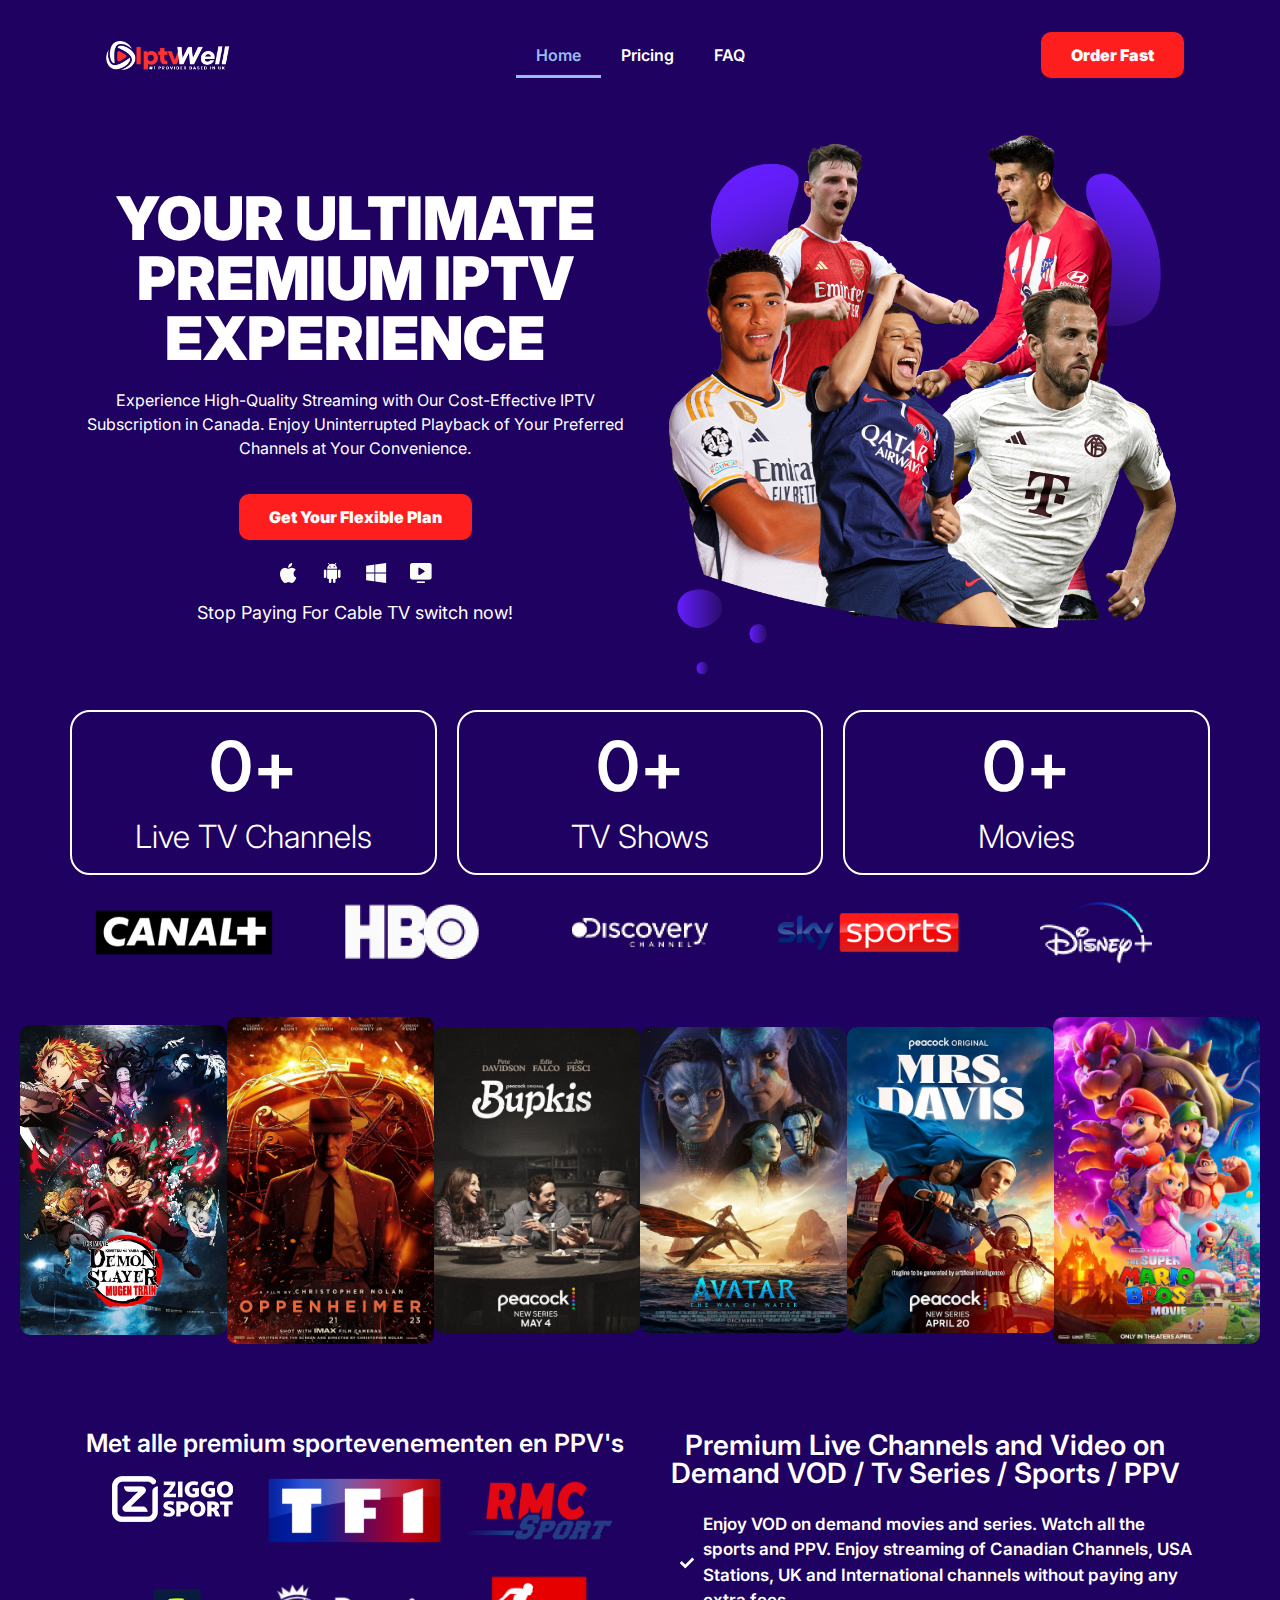
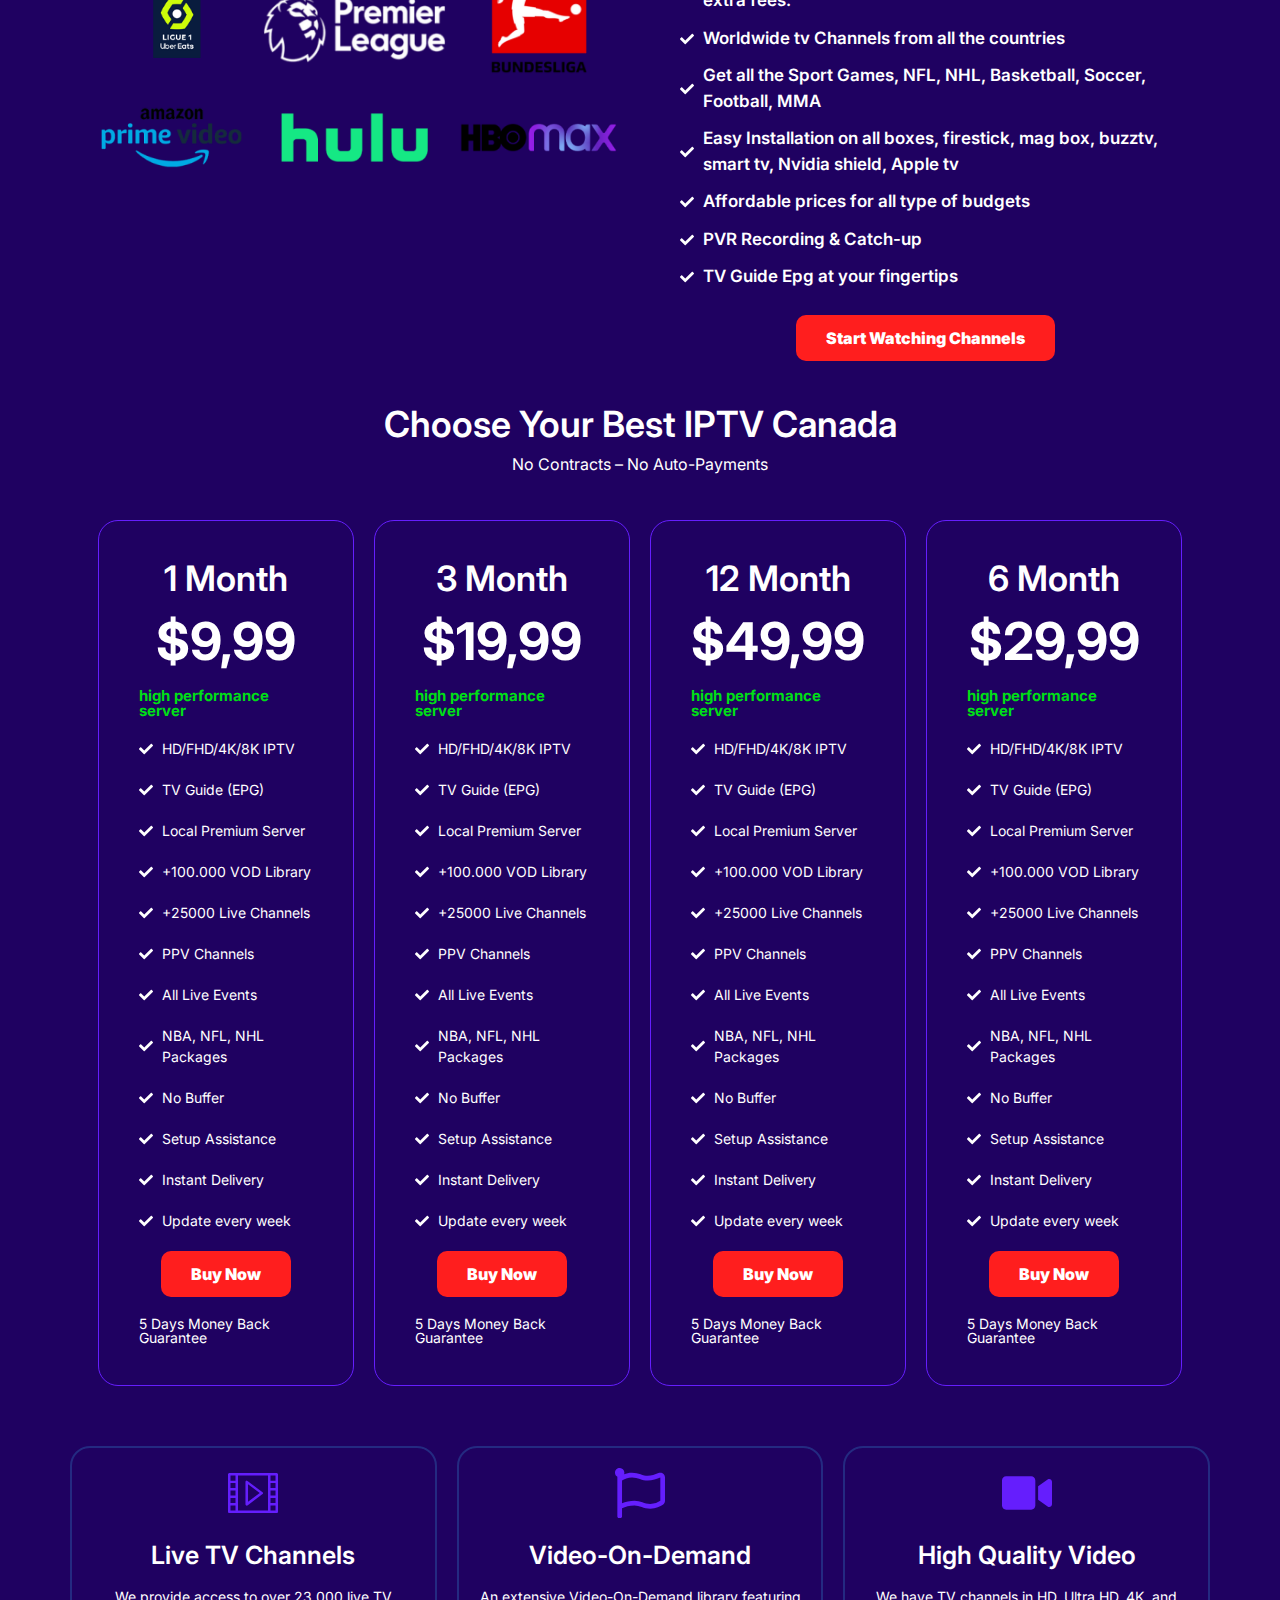
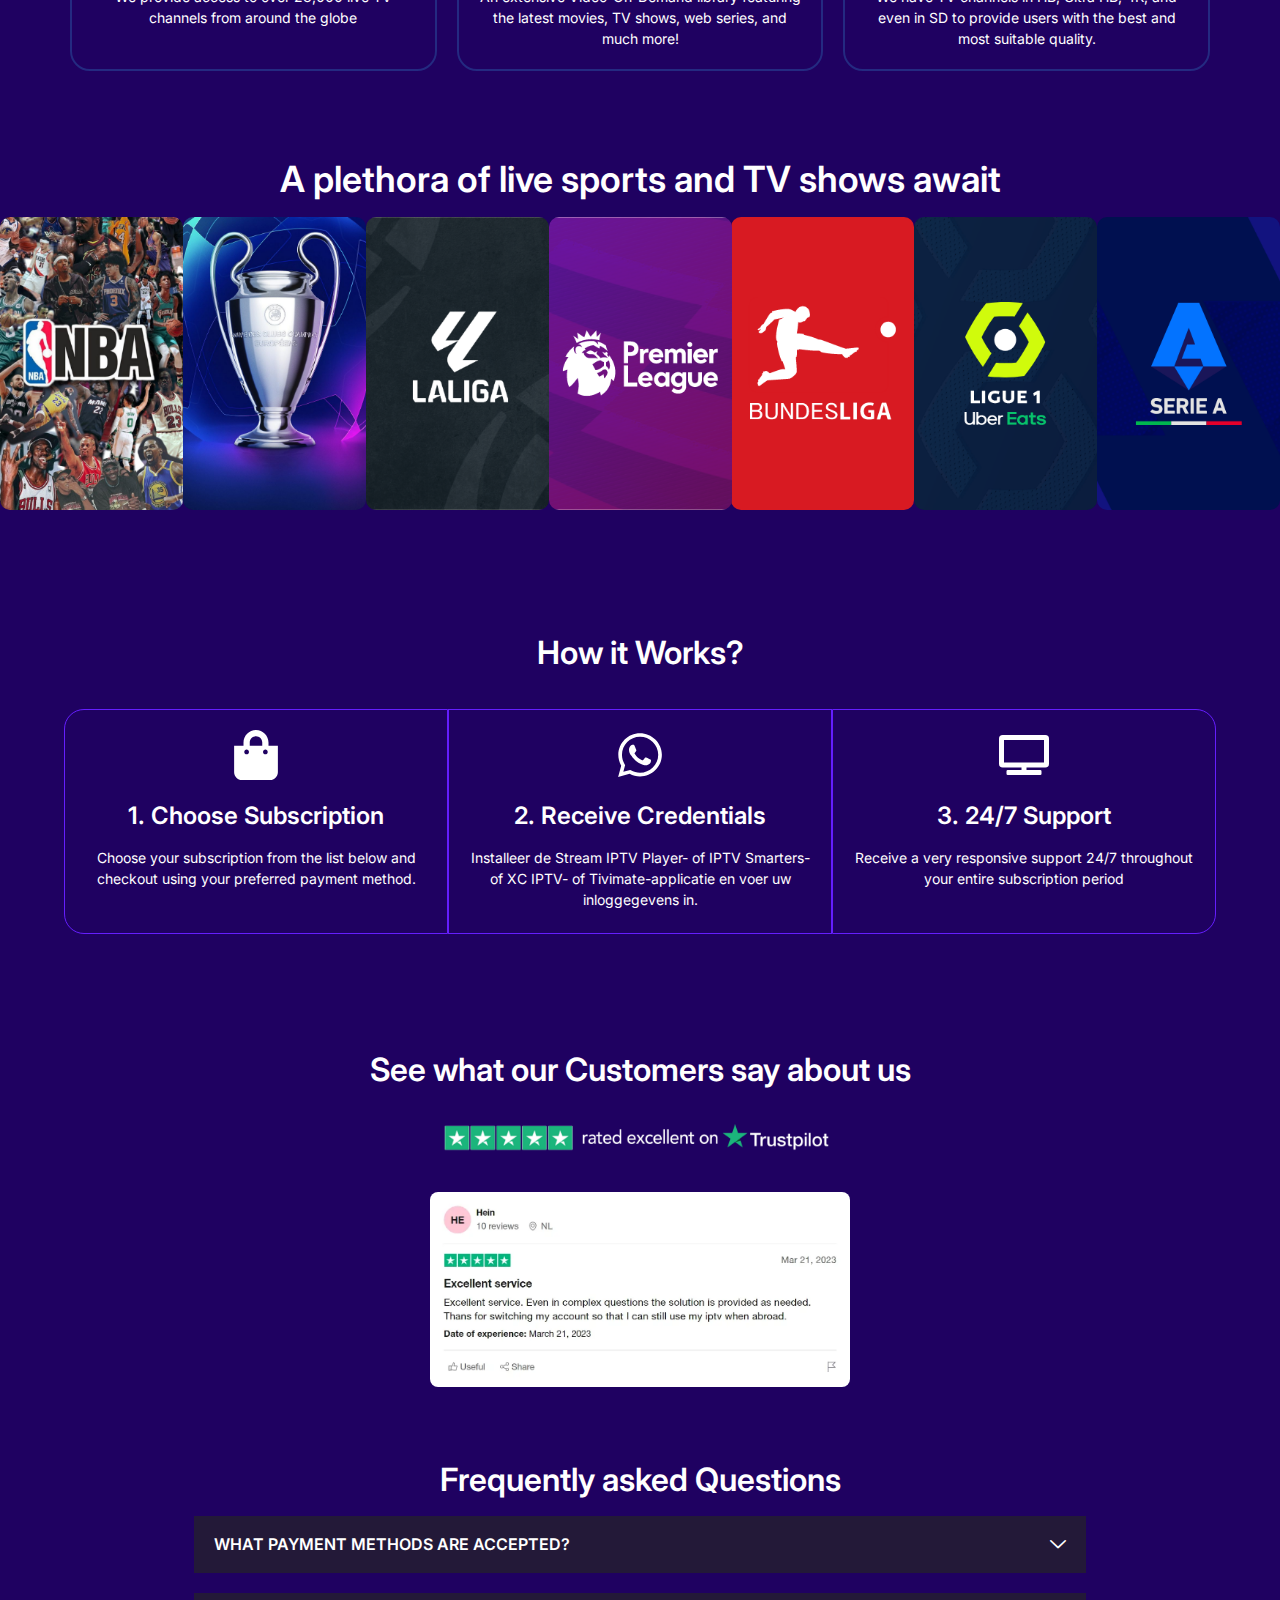
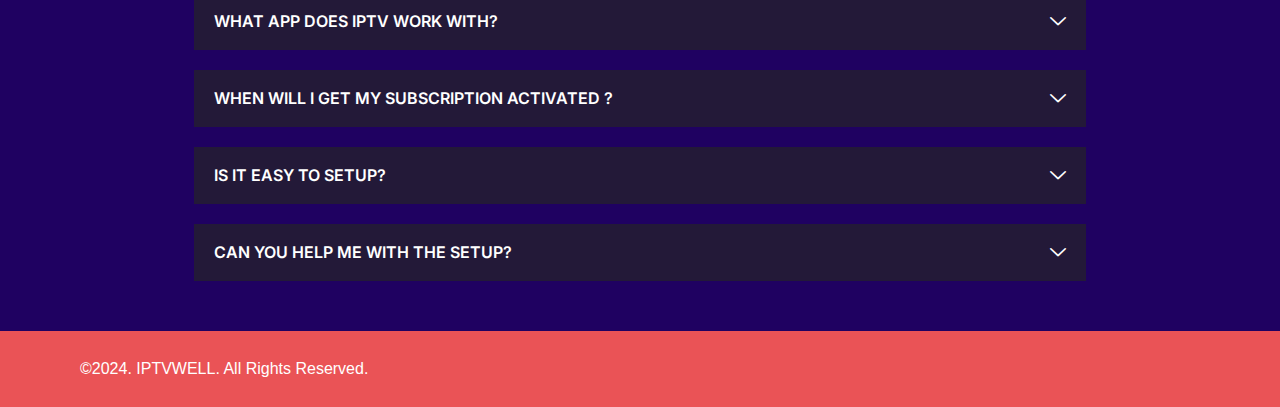
==== commit d43717ec: "fix movies channels size" ====
--- a/index.html
+++ b/index.html
@@ -1100,7 +1100,7 @@
                                         <div class="elementor-counter-number-wrapper">
                                             <span class="elementor-counter-number-prefix"></span>
                                             <span class="elementor-counter-number" data-duration="2000"
-                                                data-to-value="70000" data-from-value="0" data-delimiter=".">0</span>
+                                                data-to-value="50000" data-from-value="0" data-delimiter=".">0</span>
                                             <span class="elementor-counter-number-suffix">+</span>
                                         </div>
                                     </div>
